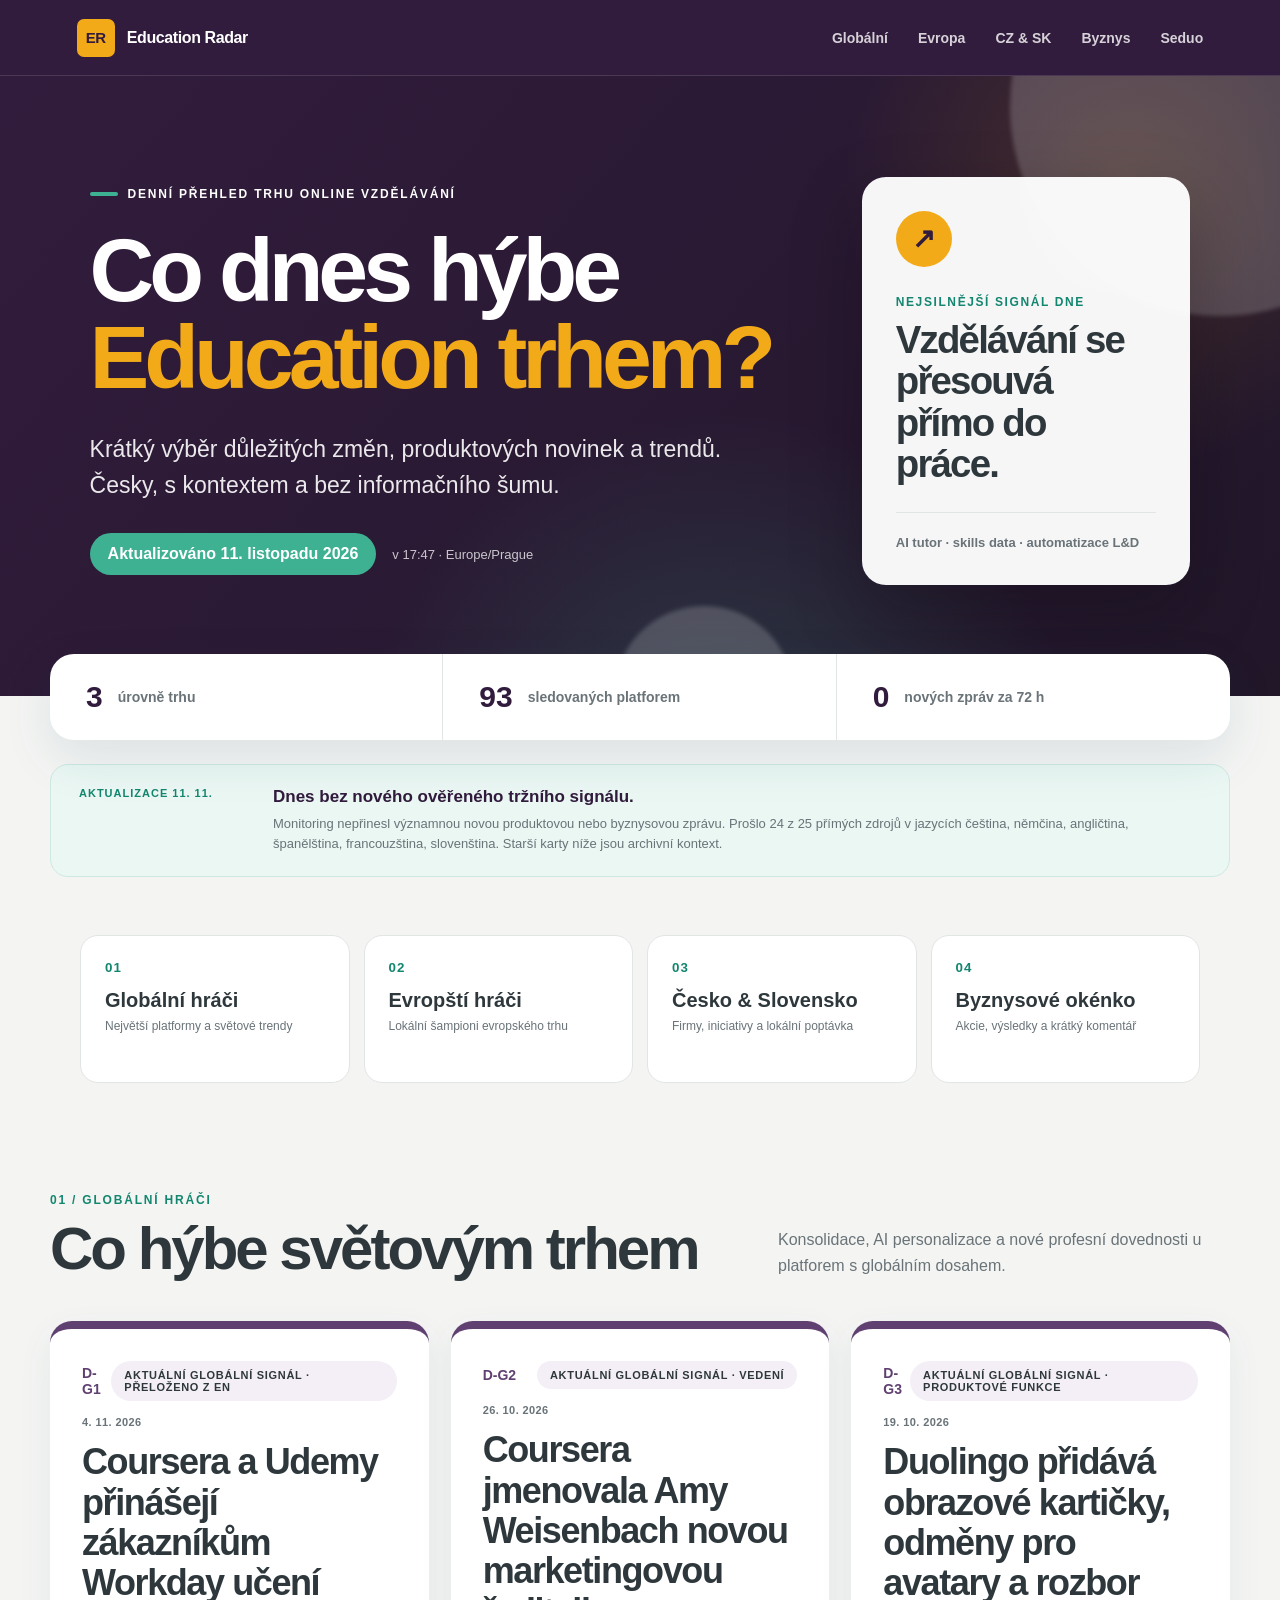
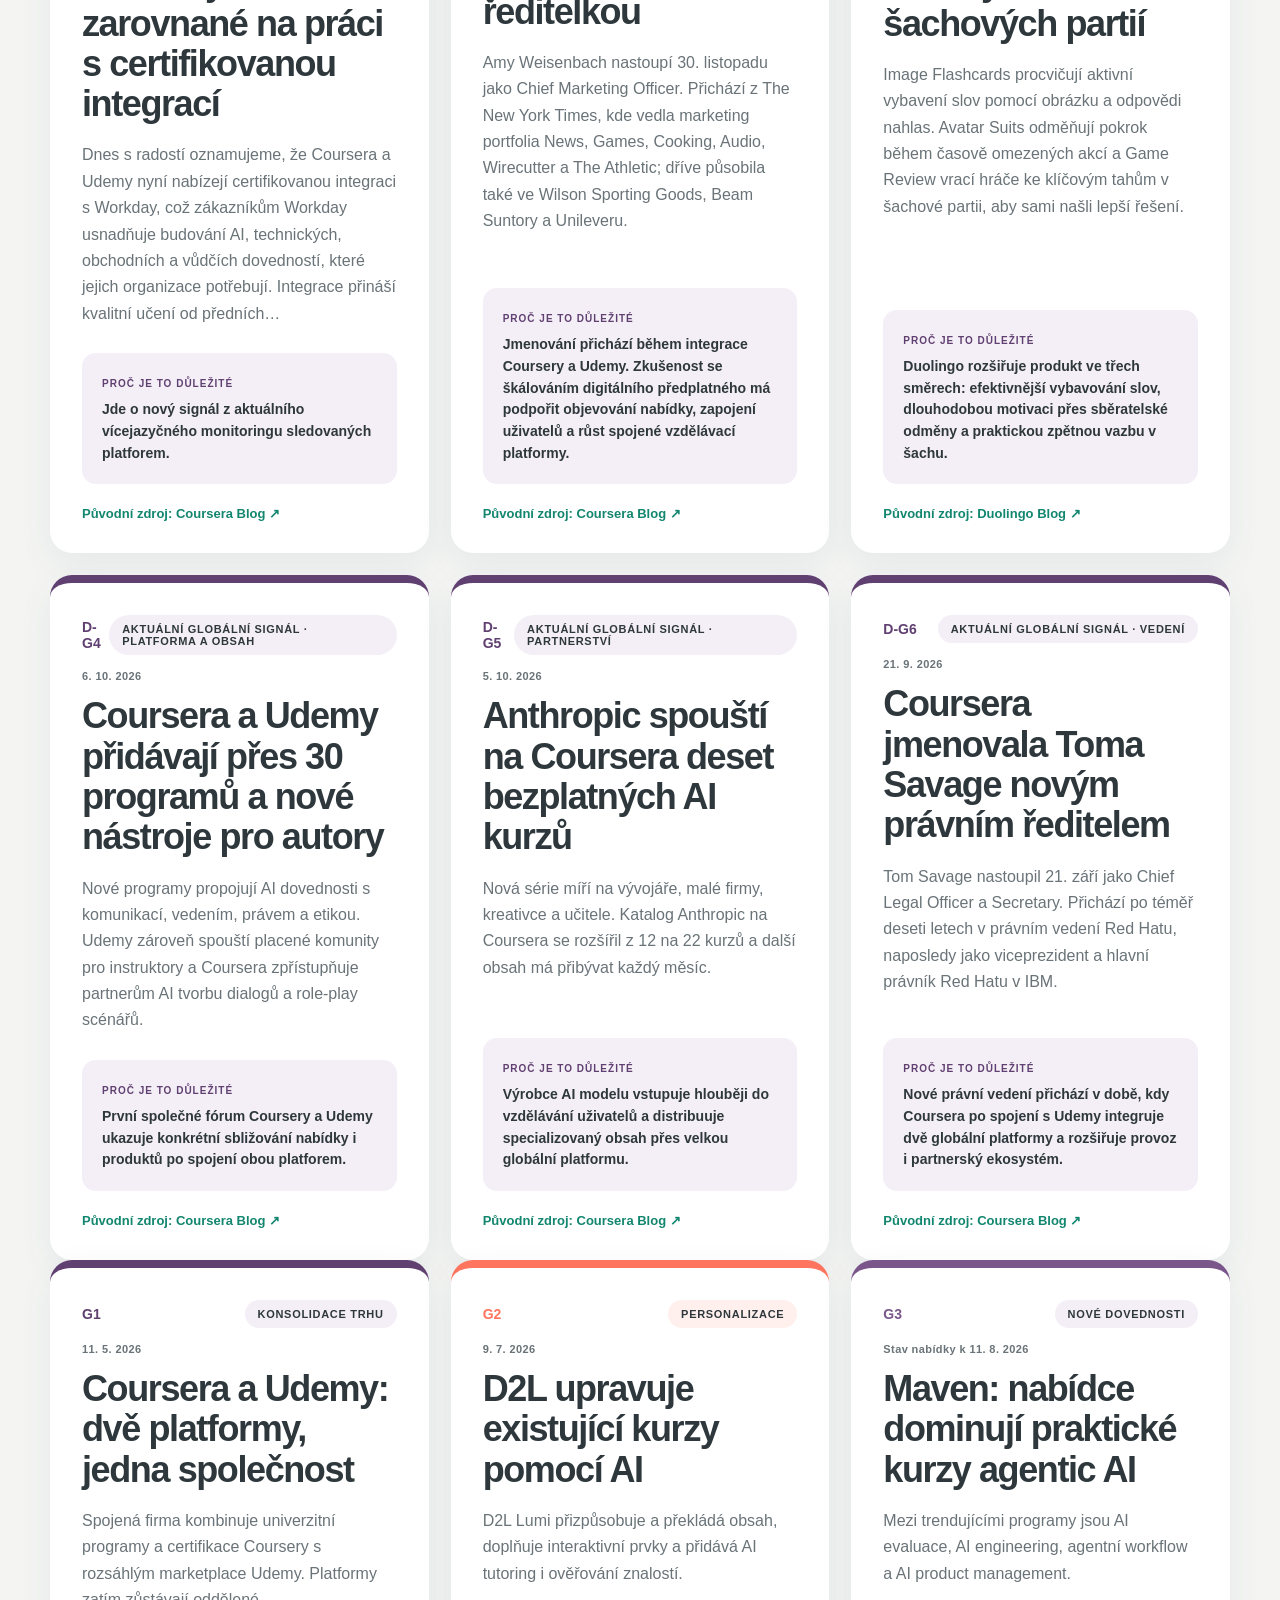
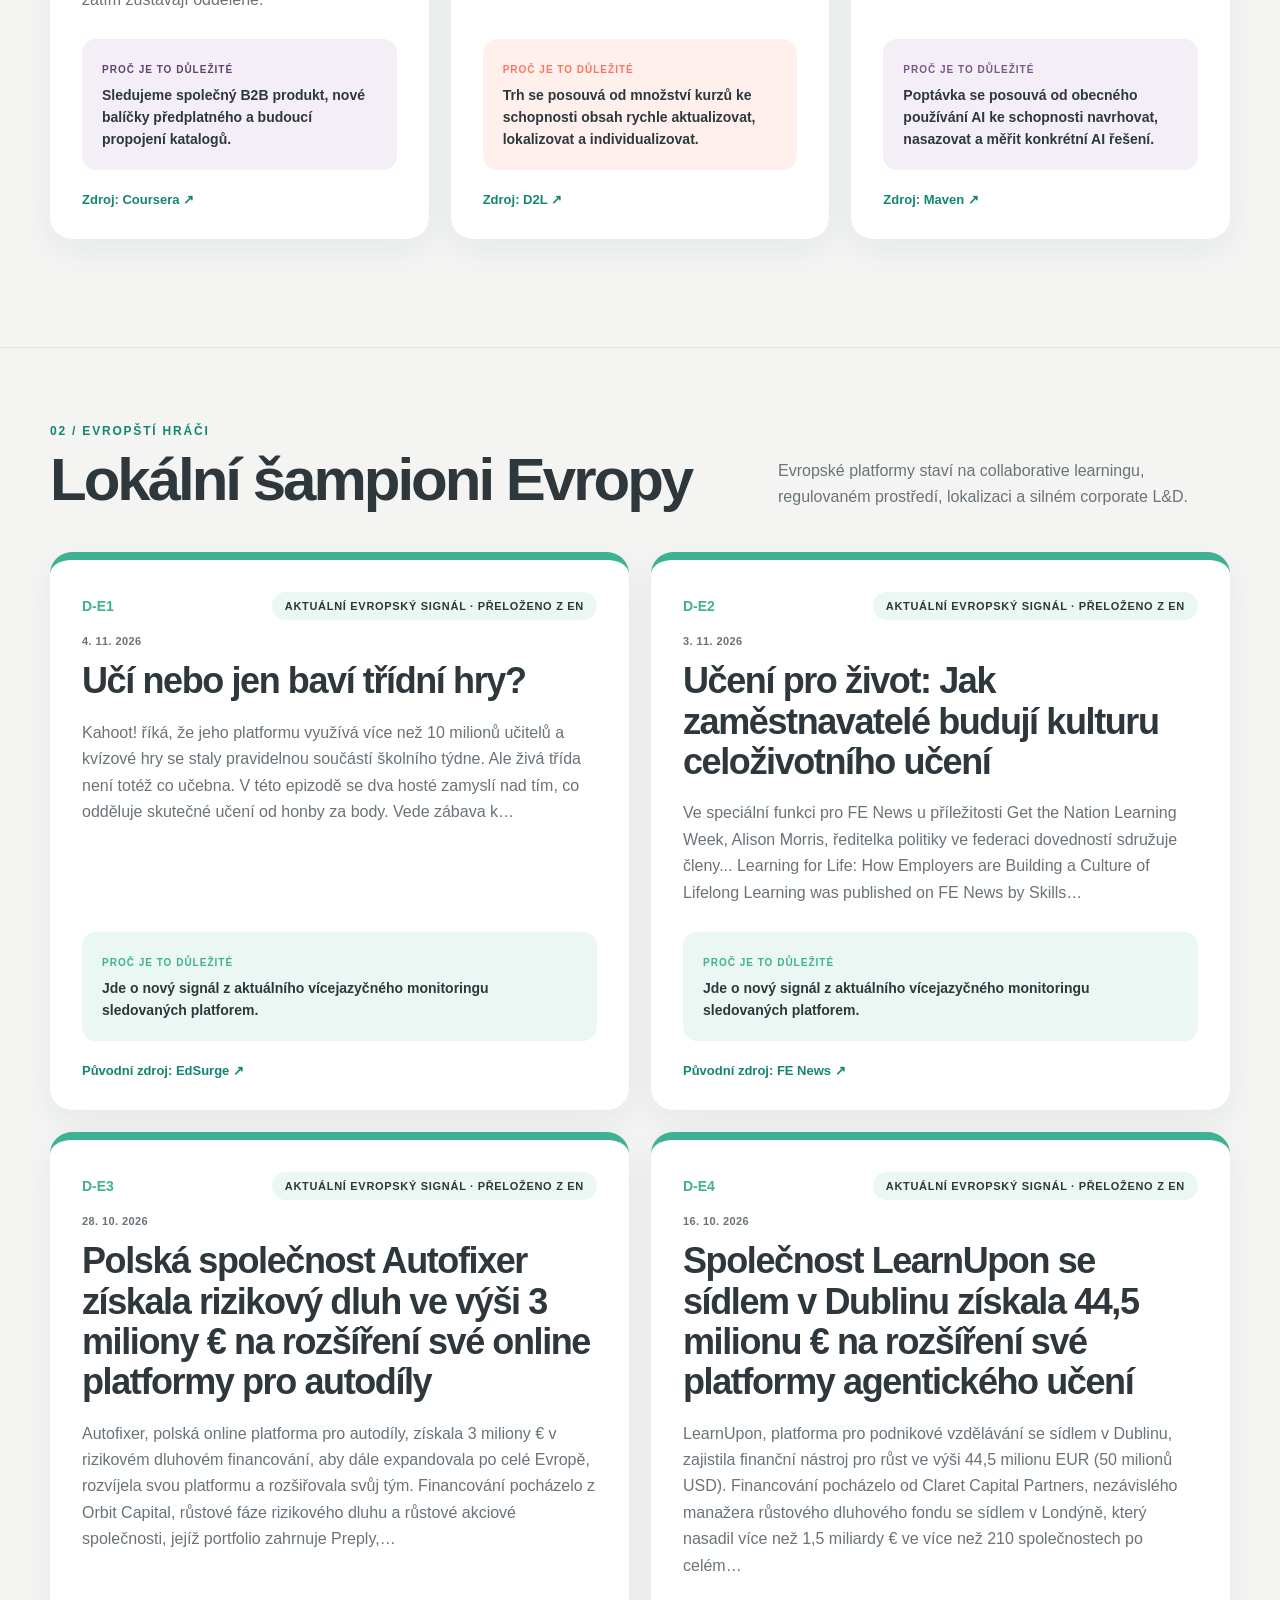
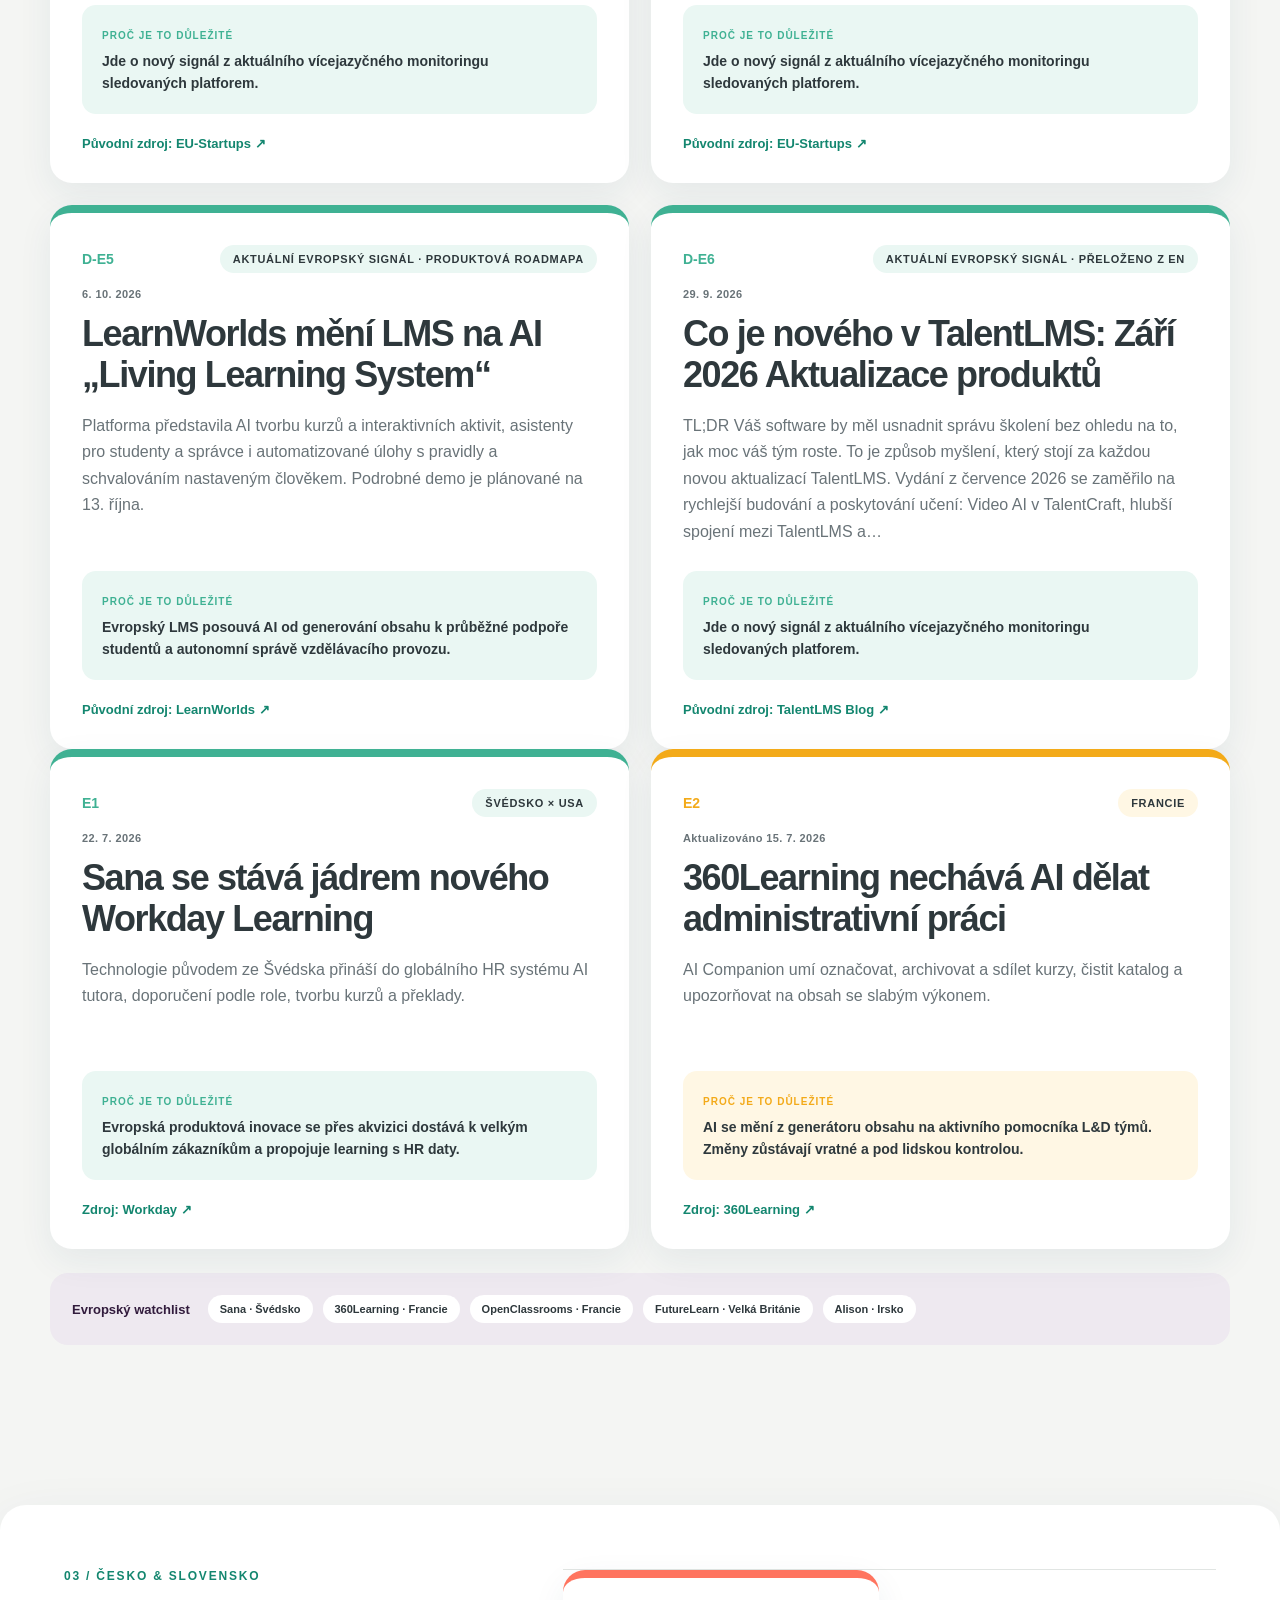
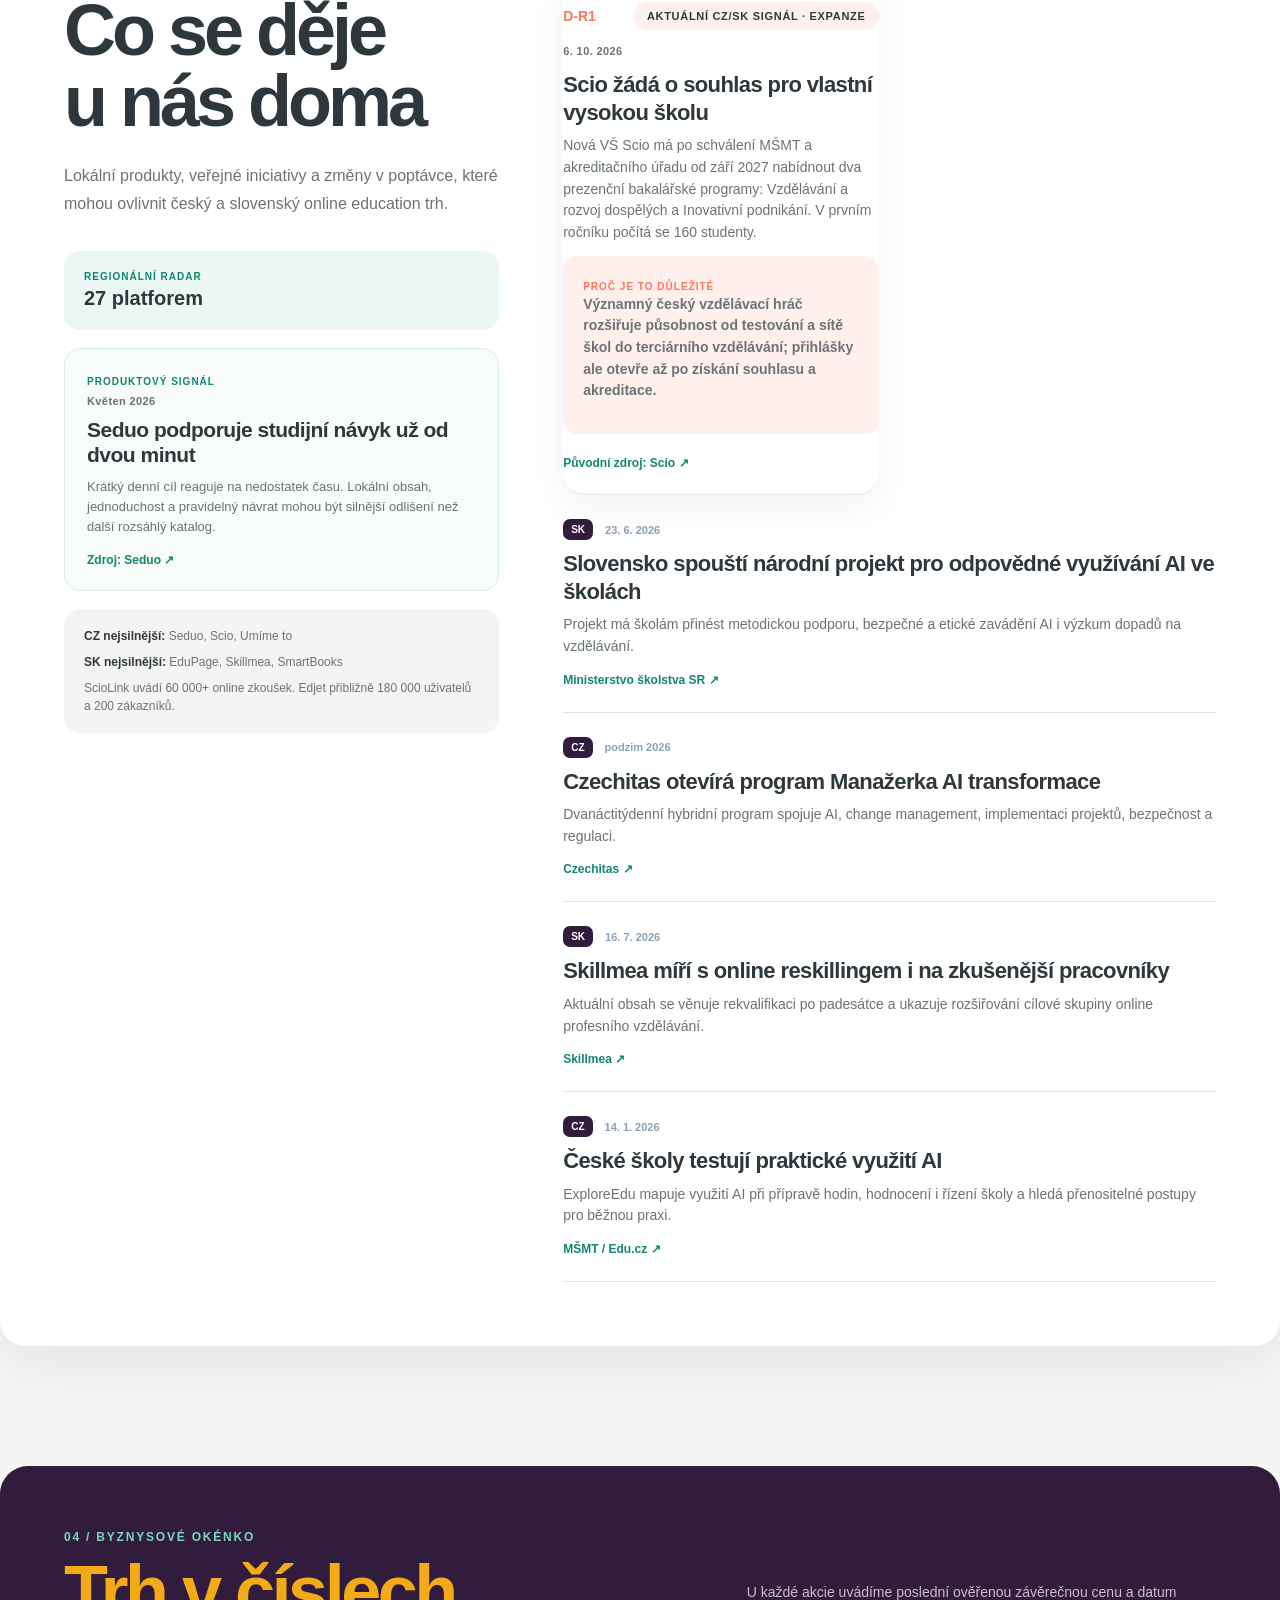
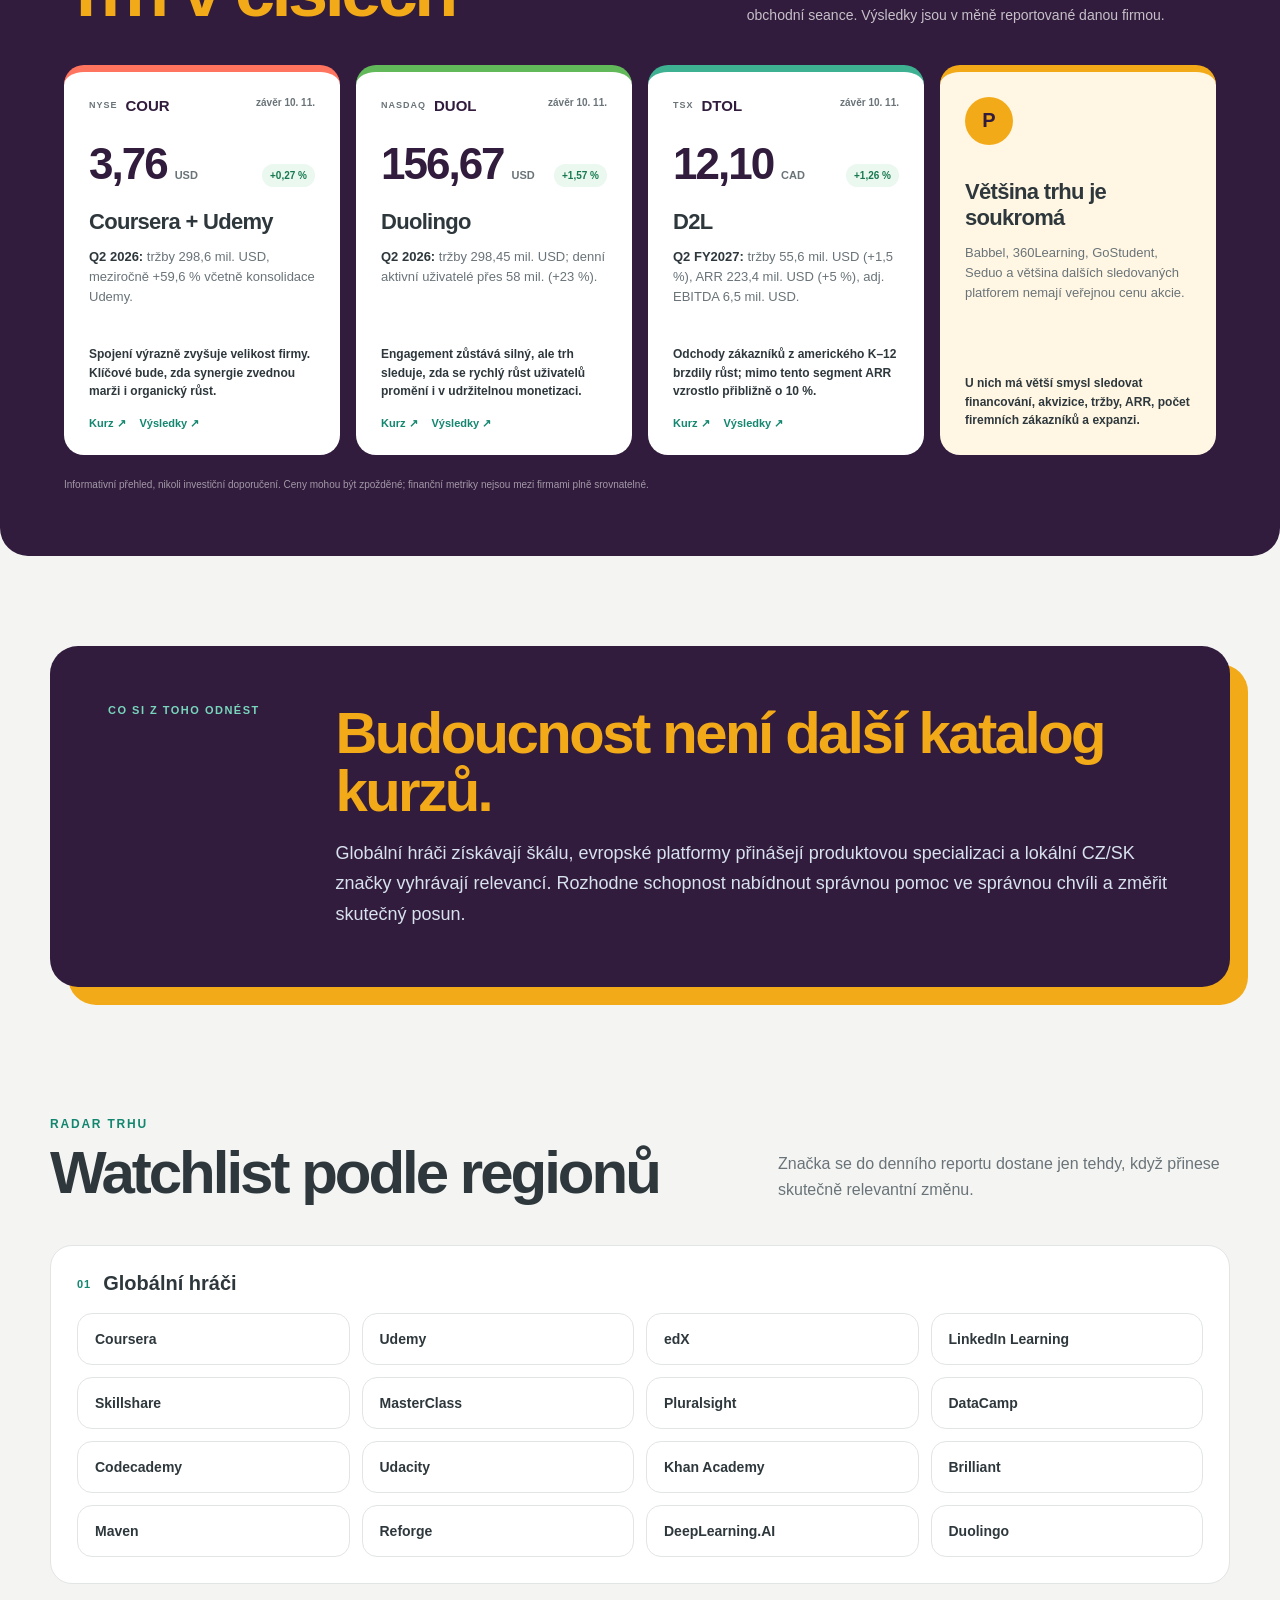
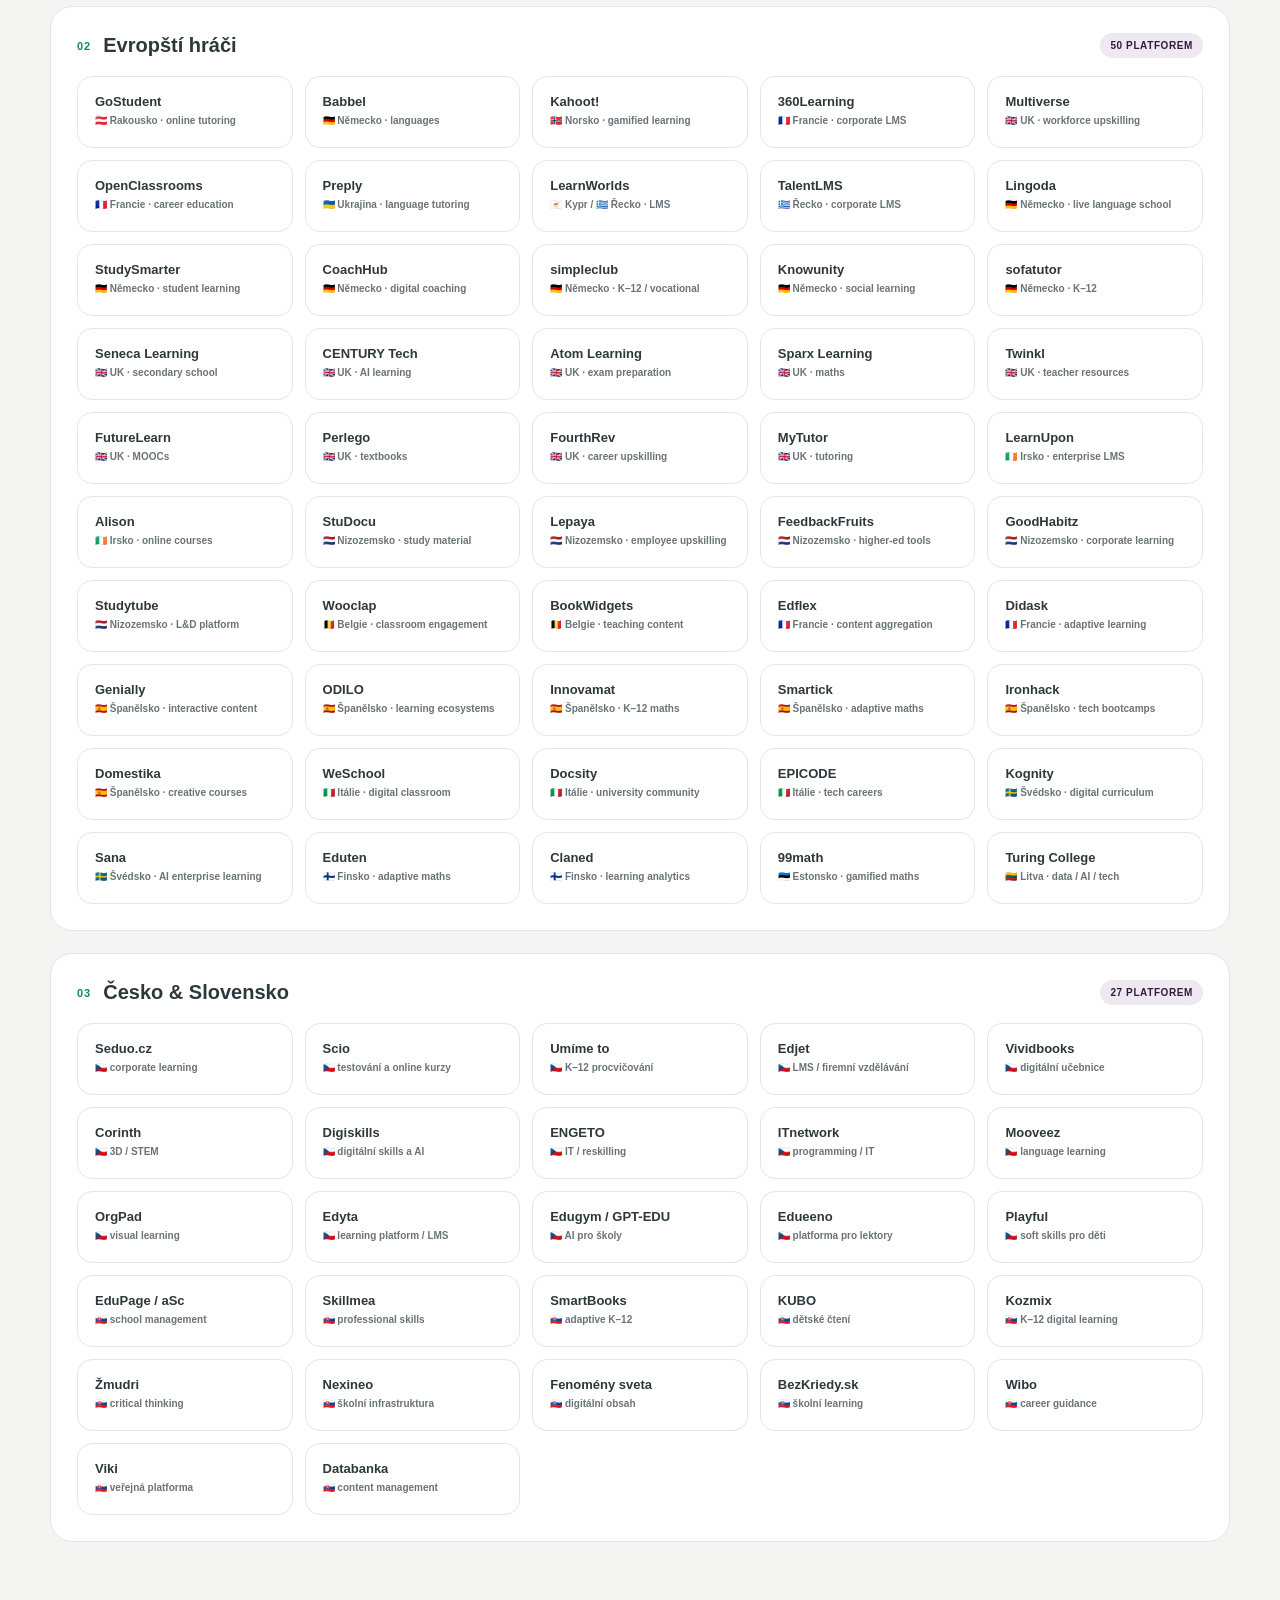
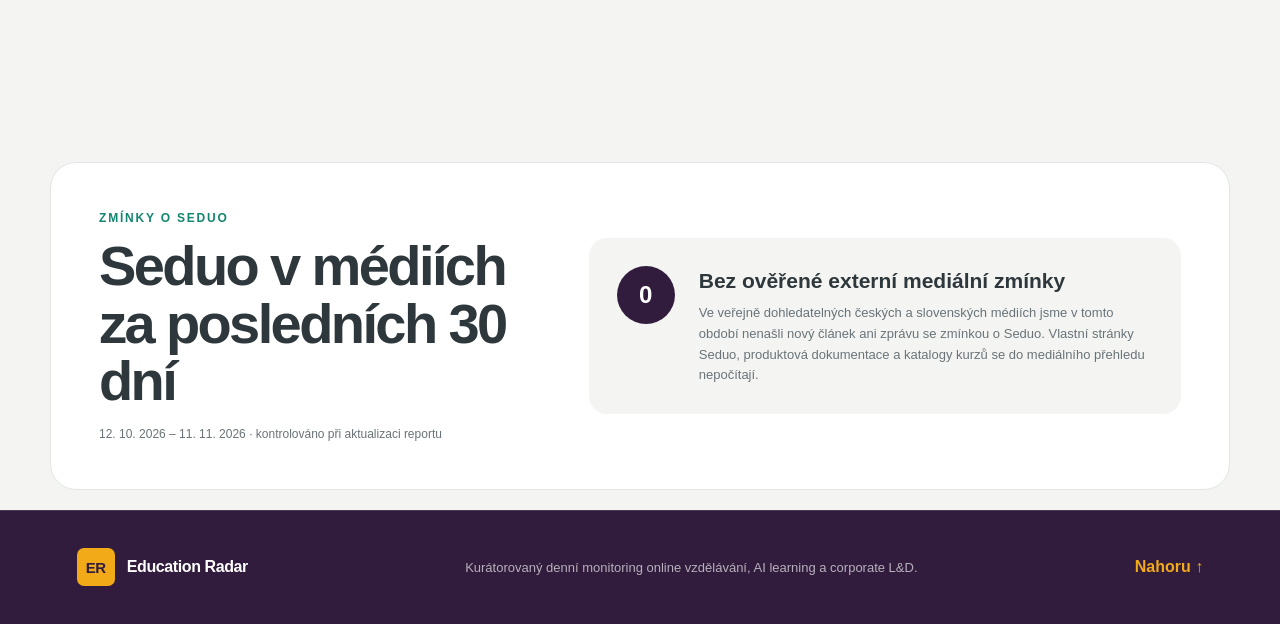
==== index.html @ 09d8f8db "Automaticky aktualizovat Education Radar" ====
<!doctype html>
<html lang="cs">
<head>
  <meta charset="utf-8">
  <meta name="viewport" content="width=device-width,initial-scale=1">
  <title>Education Radar | Denní přehled trhu</title>
  <meta name="description" content="Denní český monitoring online vzdělávání, AI learning a corporate L&amp;D.">
  <link rel="stylesheet" href="styles-v4.css">
</head>
<body>
<main>
  <header class="topbar">
    <a class="brand" href="#top" aria-label="Education Radar – nahoru"><span class="brandMark">er</span><span>Education Radar</span></a>
    <nav aria-label="Navigace stránky"><a href="#global">Globální</a><a href="#europe">Evropa</a><a href="#region">CZ &amp; SK</a><a href="#business">Byznys</a><a href="#seduo-media">Seduo</a></nav>
  </header>

  <section class="hero" id="top">
    <div class="heroGlow glowOne"></div><div class="heroGlow glowTwo"></div>
    <div class="heroCopy">
      <p class="eyebrow"><span></span>Denní přehled trhu online vzdělávání</p>
      <h1>Co dnes hýbe<br><em>Education trhem?</em></h1>
      <p class="lede">Krátký výběr důležitých změn, produktových novinek a trendů. Česky, s kontextem a bez informačního šumu.</p>
      <div class="dateRow"><span class="dateBadge">Aktualizováno 11. listopadu 2026</span><span class="updateText">v 17:47 · Europe/Prague</span></div>
    </div>
    <aside class="heroCard" aria-label="Dnešní hlavní signál">
      <div class="signalIcon">↗</div><p>Nejsilnější signál dne</p><h2>Vzdělávání se přesouvá přímo do práce.</h2><div class="miniLine"></div><span>AI tutor · skills data · automatizace L&amp;D</span>
    </aside>
  </section>

  <section class="summary" aria-label="Dnešní souhrn">
    <div><strong>3</strong><span>úrovně trhu</span></div><div><strong>93</strong><span>sledovaných platforem</span></div><div><strong>0</strong><span>nových zpráv za 72 h</span></div>
  </section>

  <section class="dailyStatus" aria-label="Stav dnešní aktualizace"><span>Aktualizace 11. 11.</span><div><strong>Dnes bez nového ověřeného tržního signálu.</strong><p>Monitoring nepřinesl významnou novou produktovou nebo byznysovou zprávu. Prošlo 24 z 25 přímých zdrojů v jazycích čeština, němčina, angličtina, španělština, francouzština, slovenština. Starší karty níže jsou archivní kontext.</p></div></section>

  <nav class="segmentNav" aria-label="Části reportu">
    <a href="#global"><small>01</small><strong>Globální hráči</strong><span>Největší platformy a světové trendy</span></a>
    <a href="#europe"><small>02</small><strong>Evropští hráči</strong><span>Lokální šampioni evropského trhu</span></a>
    <a href="#region"><small>03</small><strong>Česko &amp; Slovensko</strong><span>Firmy, iniciativy a lokální poptávka</span></a>
    <a href="#business"><small>04</small><strong>Byznysové okénko</strong><span>Akcie, výsledky a krátký komentář</span></a>
  </nav>

  <section class="report marketSection globalSection" id="global">
    <div class="sectionHead"><div><p class="kicker">01 / Globální hráči</p><h2>Co hýbe světovým trhem</h2></div><p>Konsolidace, AI personalizace a nové profesní dovednosti u platforem s globálním dosahem.</p></div>
<!-- AUTO:GLOBAL:START -->
<div class="signalGrid autoDailySignals" aria-label="Posledních šest automatických zpráv">
<article class="signalCard blue"><div class="cardTop"><span class="number">D-G1</span><span class="tag">Aktuální globální signál · přeloženo z EN</span></div><time class="articleDate" datetime="2026-11-04">4. 11. 2026</time><h3>Coursera a Udemy přinášejí zákazníkům Workday učení zarovnané na práci s certifikovanou integrací</h3><p>Dnes s radostí oznamujeme, že Coursera a Udemy nyní nabízejí certifikovanou integraci s Workday, což zákazníkům Workday usnadňuje budování AI, technických, obchodních a vůdčích dovedností, které jejich organizace potřebují. Integrace přináší kvalitní učení od předních…</p><div class="impact"><span>Proč je to důležité</span><p>Jde o nový signál z aktuálního vícejazyčného monitoringu sledovaných platforem.</p></div><a href="https://blog.coursera.org/workday-certified-integration/" target="_blank" rel="noreferrer">Původní zdroj: Coursera Blog ↗</a></article>
<article class="signalCard blue"><div class="cardTop"><span class="number">D-G2</span><span class="tag">Aktuální globální signál · vedení</span></div><time class="articleDate" datetime="2026-10-26">26. 10. 2026</time><h3>Coursera jmenovala Amy Weisenbach novou marketingovou ředitelkou</h3><p>Amy Weisenbach nastoupí 30. listopadu jako Chief Marketing Officer. Přichází z The New York Times, kde vedla marketing portfolia News, Games, Cooking, Audio, Wirecutter a The Athletic; dříve působila také ve Wilson Sporting Goods, Beam Suntory a Unileveru.</p><div class="impact"><span>Proč je to důležité</span><p>Jmenování přichází během integrace Coursery a Udemy. Zkušenost se škálováním digitálního předplatného má podpořit objevování nabídky, zapojení uživatelů a růst spojené vzdělávací platformy.</p></div><a href="https://blog.coursera.org/welcoming-amy-weisenbach-as-courseras-new-chief-marketing-officer/" target="_blank" rel="noreferrer">Původní zdroj: Coursera Blog ↗</a></article>
<article class="signalCard blue"><div class="cardTop"><span class="number">D-G3</span><span class="tag">Aktuální globální signál · produktové funkce</span></div><time class="articleDate" datetime="2026-10-19">19. 10. 2026</time><h3>Duolingo přidává obrazové kartičky, odměny pro avatary a rozbor šachových partií</h3><p>Image Flashcards procvičují aktivní vybavení slov pomocí obrázku a odpovědi nahlas. Avatar Suits odměňují pokrok během časově omezených akcí a Game Review vrací hráče ke klíčovým tahům v šachové partii, aby sami našli lepší řešení.</p><div class="impact"><span>Proč je to důležité</span><p>Duolingo rozšiřuje produkt ve třech směrech: efektivnější vybavování slov, dlouhodobou motivaci přes sběratelské odměny a praktickou zpětnou vazbu v šachu.</p></div><a href="https://blog.duolingo.com/october-2026-update/" target="_blank" rel="noreferrer">Původní zdroj: Duolingo Blog ↗</a></article>
<article class="signalCard blue"><div class="cardTop"><span class="number">D-G4</span><span class="tag">Aktuální globální signál · platforma a obsah</span></div><time class="articleDate" datetime="2026-10-06">6. 10. 2026</time><h3>Coursera a Udemy přidávají přes 30 programů a nové nástroje pro autory</h3><p>Nové programy propojují AI dovednosti s komunikací, vedením, právem a etikou. Udemy zároveň spouští placené komunity pro instruktory a Coursera zpřístupňuje partnerům AI tvorbu dialogů a role-play scénářů.</p><div class="impact"><span>Proč je to důležité</span><p>První společné fórum Coursery a Udemy ukazuje konkrétní sbližování nabídky i produktů po spojení obou platforem.</p></div><a href="https://blog.coursera.org/announcing-30-new-programs-across-coursera-and-udemy-to-help-learners-build-ai-and-human-skills/" target="_blank" rel="noreferrer">Původní zdroj: Coursera Blog ↗</a></article>
<article class="signalCard blue"><div class="cardTop"><span class="number">D-G5</span><span class="tag">Aktuální globální signál · partnerství</span></div><time class="articleDate" datetime="2026-10-05">5. 10. 2026</time><h3>Anthropic spouští na Coursera deset bezplatných AI kurzů</h3><p>Nová série míří na vývojáře, malé firmy, kreativce a učitele. Katalog Anthropic na Coursera se rozšířil z 12 na 22 kurzů a další obsah má přibývat každý měsíc.</p><div class="impact"><span>Proč je to důležité</span><p>Výrobce AI modelu vstupuje hlouběji do vzdělávání uživatelů a distribuuje specializovaný obsah přes velkou globální platformu.</p></div><a href="https://blog.coursera.org/10-free-anthropic-ai-courses-launch-today-on-coursera-with-more-coming-each-month-to-help-learners-stay-current/" target="_blank" rel="noreferrer">Původní zdroj: Coursera Blog ↗</a></article>
<article class="signalCard blue"><div class="cardTop"><span class="number">D-G6</span><span class="tag">Aktuální globální signál · vedení</span></div><time class="articleDate" datetime="2026-09-21">21. 9. 2026</time><h3>Coursera jmenovala Toma Savage novým právním ředitelem</h3><p>Tom Savage nastoupil 21. září jako Chief Legal Officer a Secretary. Přichází po téměř deseti letech v právním vedení Red Hatu, naposledy jako viceprezident a hlavní právník Red Hatu v IBM.</p><div class="impact"><span>Proč je to důležité</span><p>Nové právní vedení přichází v době, kdy Coursera po spojení s Udemy integruje dvě globální platformy a rozšiřuje provoz i partnerský ekosystém.</p></div><a href="https://blog.coursera.org/welcoming-tom-savage-as-courseras-new-chief-legal-officer-and-secretary/" target="_blank" rel="noreferrer">Původní zdroj: Coursera Blog ↗</a></article>
    </div>
<!-- AUTO:GLOBAL:END -->
    <div class="signalGrid">
      <article class="signalCard blue"><div class="cardTop"><span class="number">G1</span><span class="tag">Konsolidace trhu</span></div><time class="articleDate" datetime="2026-05-11">11. 5. 2026</time><h3>Coursera a Udemy: dvě platformy, jedna společnost</h3><p>Spojená firma kombinuje univerzitní programy a certifikace Coursery s rozsáhlým marketplace Udemy. Platformy zatím zůstávají oddělené.</p><div class="impact"><span>Proč je to důležité</span><p>Sledujeme společný B2B produkt, nové balíčky předplatného a budoucí propojení katalogů.</p></div><a href="https://blog.coursera.org/how-the-coursera-and-udemy-combination-will-impact-coursera-learners/" target="_blank" rel="noreferrer">Zdroj: Coursera ↗</a></article>
      <article class="signalCard coral"><div class="cardTop"><span class="number">G2</span><span class="tag">Personalizace</span></div><time class="articleDate" datetime="2026-07-09">9. 7. 2026</time><h3>D2L upravuje existující kurzy pomocí AI</h3><p>D2L Lumi přizpůsobuje a překládá obsah, doplňuje interaktivní prvky a přidává AI tutoring i ověřování znalostí.</p><div class="impact"><span>Proč je to důležité</span><p>Trh se posouvá od množství kurzů ke schopnosti obsah rychle aktualizovat, lokalizovat a individualizovat.</p></div><a href="https://www.d2l.com/newsroom/d2l-announces-new-ai-enhanced-content-creation-and-personalized-learning-at-fusion-2026/" target="_blank" rel="noreferrer">Zdroj: D2L ↗</a></article>
      <article class="signalCard purple"><div class="cardTop"><span class="number">G3</span><span class="tag">Nové dovednosti</span></div><time class="articleDate" datetime="2026-08-11">Stav nabídky k 11. 8. 2026</time><h3>Maven: nabídce dominují praktické kurzy agentic AI</h3><p>Mezi trendujícími programy jsou AI evaluace, AI engineering, agentní workflow a AI product management.</p><div class="impact"><span>Proč je to důležité</span><p>Poptávka se posouvá od obecného používání AI ke schopnosti navrhovat, nasazovat a měřit konkrétní AI řešení.</p></div><a href="https://maven.com/courses" target="_blank" rel="noreferrer">Zdroj: Maven ↗</a></article>
    </div>
  </section>

  <section class="report marketSection europeSection" id="europe">
    <div class="sectionHead"><div><p class="kicker">02 / Evropští hráči</p><h2>Lokální šampioni Evropy</h2></div><p>Evropské platformy staví na collaborative learningu, regulovaném prostředí, lokalizaci a silném corporate L&amp;D.</p></div>
<!-- AUTO:EUROPE:START -->
<div class="signalGrid autoDailySignals" aria-label="Posledních šest automatických zpráv">
<article class="signalCard mint"><div class="cardTop"><span class="number">D-E1</span><span class="tag">Aktuální evropský signál · přeloženo z EN</span></div><time class="articleDate" datetime="2026-11-04">4. 11. 2026</time><h3>Učí nebo jen baví třídní hry?</h3><p>Kahoot! říká, že jeho platformu využívá více než 10 milionů učitelů a kvízové hry se staly pravidelnou součástí školního týdne. Ale živá třída není totéž co učebna. V této epizodě se dva hosté zamyslí nad tím, co odděluje skutečné učení od honby za body. Vede zábava k…</p><div class="impact"><span>Proč je to důležité</span><p>Jde o nový signál z aktuálního vícejazyčného monitoringu sledovaných platforem.</p></div><a href="https://www.edsurge.com/news/do-classroom-games-teach-or-just-entertain" target="_blank" rel="noreferrer">Původní zdroj: EdSurge ↗</a></article>
<article class="signalCard mint"><div class="cardTop"><span class="number">D-E2</span><span class="tag">Aktuální evropský signál · přeloženo z EN</span></div><time class="articleDate" datetime="2026-11-03">3. 11. 2026</time><h3>Učení pro život: Jak zaměstnavatelé budují kulturu celoživotního učení</h3><p>Ve speciální funkci pro FE News u příležitosti Get the Nation Learning Week, Alison Morris, ředitelka politiky ve federaci dovedností sdružuje členy... Learning for Life: How Employers are Building a Culture of Lifelong Learning was published on FE News by Skills…</p><div class="impact"><span>Proč je to důležité</span><p>Jde o nový signál z aktuálního vícejazyčného monitoringu sledovaných platforem.</p></div><a href="https://www.fenews.co.uk/exclusive/learning-for-life-how-employers-are-building-a-culture-of-lifelong-learning/" target="_blank" rel="noreferrer">Původní zdroj: FE News ↗</a></article>
<article class="signalCard mint"><div class="cardTop"><span class="number">D-E3</span><span class="tag">Aktuální evropský signál · přeloženo z EN</span></div><time class="articleDate" datetime="2026-10-28">28. 10. 2026</time><h3>Polská společnost Autofixer získala rizikový dluh ve výši 3 miliony € na rozšíření své online platformy pro autodíly</h3><p>Autofixer, polská online platforma pro autodíly, získala 3 miliony € v rizikovém dluhovém financování, aby dále expandovala po celé Evropě, rozvíjela svou platformu a rozšiřovala svůj tým. Financování pocházelo z Orbit Capital, růstové fáze rizikového dluhu a růstové akciové společnosti, jejíž portfolio zahrnuje Preply,…</p><div class="impact"><span>Proč je to důležité</span><p>Jde o nový signál z aktuálního vícejazyčného monitoringu sledovaných platforem.</p></div><a href="https://www.eu-startups.com/2026/10/polands-autofixer-raises-e3-million-in-venture-debt-to-scale-its-online-car-parts-platform/" target="_blank" rel="noreferrer">Původní zdroj: EU-Startups ↗</a></article>
<article class="signalCard mint"><div class="cardTop"><span class="number">D-E4</span><span class="tag">Aktuální evropský signál · přeloženo z EN</span></div><time class="articleDate" datetime="2026-10-16">16. 10. 2026</time><h3>Společnost LearnUpon se sídlem v Dublinu získala 44,5 milionu € na rozšíření své platformy agentického učení</h3><p>LearnUpon, platforma pro podnikové vzdělávání se sídlem v Dublinu, zajistila finanční nástroj pro růst ve výši 44,5 milionu EUR (50 milionů USD). Financování pocházelo od Claret Capital Partners, nezávislého manažera růstového dluhového fondu se sídlem v Londýně, který nasadil více než 1,5 miliardy € ve více než 210 společnostech po celém…</p><div class="impact"><span>Proč je to důležité</span><p>Jde o nový signál z aktuálního vícejazyčného monitoringu sledovaných platforem.</p></div><a href="https://www.eu-startups.com/2026/10/dublin-based-learnupon-secures-e44-5-million-to-scale-its-agentic-learning-platform/" target="_blank" rel="noreferrer">Původní zdroj: EU-Startups ↗</a></article>
<article class="signalCard mint"><div class="cardTop"><span class="number">D-E5</span><span class="tag">Aktuální evropský signál · produktová roadmapa</span></div><time class="articleDate" datetime="2026-10-06">6. 10. 2026</time><h3>LearnWorlds mění LMS na AI „Living Learning System“</h3><p>Platforma představila AI tvorbu kurzů a interaktivních aktivit, asistenty pro studenty a správce i automatizované úlohy s pravidly a schvalováním nastaveným člověkem. Podrobné demo je plánované na 13. října.</p><div class="impact"><span>Proč je to důležité</span><p>Evropský LMS posouvá AI od generování obsahu k průběžné podpoře studentů a autonomní správě vzdělávacího provozu.</p></div><a href="https://www.learnworlds.com/resources/webinars/ai-changes-lms/" target="_blank" rel="noreferrer">Původní zdroj: LearnWorlds ↗</a></article>
<article class="signalCard mint"><div class="cardTop"><span class="number">D-E6</span><span class="tag">Aktuální evropský signál · přeloženo z EN</span></div><time class="articleDate" datetime="2026-09-29">29. 9. 2026</time><h3>Co je nového v TalentLMS: Září 2026 Aktualizace produktů</h3><p>TL;DR Váš software by měl usnadnit správu školení bez ohledu na to, jak moc váš tým roste. To je způsob myšlení, který stojí za každou novou aktualizací TalentLMS. Vydání z července 2026 se zaměřilo na rychlejší budování a poskytování učení: Video AI v TalentCraft, hlubší spojení mezi TalentLMS a…</p><div class="impact"><span>Proč je to důležité</span><p>Jde o nový signál z aktuálního vícejazyčného monitoringu sledovaných platforem.</p></div><a href="https://www.talentlms.com/blog/talentlms-september-2026-release/" target="_blank" rel="noreferrer">Původní zdroj: TalentLMS Blog ↗</a></article>
    </div>
<!-- AUTO:EUROPE:END -->
    <div class="signalGrid">
      <article class="signalCard mint"><div class="cardTop"><span class="number">E1</span><span class="tag">Švédsko × USA</span></div><time class="articleDate" datetime="2026-07-22">22. 7. 2026</time><h3>Sana se stává jádrem nového Workday Learning</h3><p>Technologie původem ze Švédska přináší do globálního HR systému AI tutora, doporučení podle role, tvorbu kurzů a překlady.</p><div class="impact"><span>Proč je to důležité</span><p>Evropská produktová inovace se přes akvizici dostává k velkým globálním zákazníkům a propojuje learning s HR daty.</p></div><a href="https://investor.workday.com/news-and-events/press-releases/news-details/2026/Workday-Learning-Powered-by-Sana-Now-Generally-Available-as-an-AI-Native-Learning-Experience-Built-on-Workdays-Trusted-Data/default.aspx" target="_blank" rel="noreferrer">Zdroj: Workday ↗</a></article>
      <article class="signalCard yellow"><div class="cardTop"><span class="number">E2</span><span class="tag">Francie</span></div><time class="articleDate" datetime="2026-07-15">Aktualizováno 15. 7. 2026</time><h3>360Learning nechává AI dělat administrativní práci</h3><p>AI Companion umí označovat, archivovat a sdílet kurzy, čistit katalog a upozorňovat na obsah se slabým výkonem.</p><div class="impact"><span>Proč je to důležité</span><p>AI se mění z generátoru obsahu na aktivního pomocníka L&amp;D týmů. Změny zůstávají vratné a pod lidskou kontrolou.</p></div><a href="https://360learning.com/blog/product-update-ai-companion-action-mode/" target="_blank" rel="noreferrer">Zdroj: 360Learning ↗</a></article>
    </div>
    <div class="europeRadar"><strong>Evropský watchlist</strong><span>Sana · Švédsko</span><span>360Learning · Francie</span><span>OpenClassrooms · Francie</span><span>FutureLearn · Velká Británie</span><span>Alison · Irsko</span></div>
  </section>

  <section class="region marketSection" id="region">
    <div class="regionIntro"><p class="kicker">03 / Česko &amp; Slovensko</p><h2>Co se děje<br>u nás doma</h2><p>Lokální produkty, veřejné iniciativy a změny v poptávce, které mohou ovlivnit český a slovenský online education trh.</p><div class="regionRadar"><span>Regionální radar</span><strong>27 platforem</strong></div><article class="regionalLead"><span>Produktový signál</span><time class="articleDate" datetime="2026-05">Květen 2026</time><h3>Seduo podporuje studijní návyk už od dvou minut</h3><p>Krátký denní cíl reaguje na nedostatek času. Lokální obsah, jednoduchost a pravidelný návrat mohou být silnější odlišení než další rozsáhlý katalog.</p><a href="https://sprievodca.seduo.sk/cs/articles/14885035-seduo-novinky-maj-2026" target="_blank" rel="noreferrer">Zdroj: Seduo ↗</a></article><div class="marketFacts"><p><strong>CZ nejsilnější:</strong> Seduo, Scio, Umíme to</p><p><strong>SK nejsilnější:</strong> EduPage, Skillmea, SmartBooks</p><p>ScioLink uvádí 60 000+ online zkoušek. Edjet přibližně 180 000 uživatelů a 200 zákazníků.</p></div></div>
    <div class="regionList">
<!-- AUTO:REGION:START -->
<div class="signalGrid autoDailySignals" aria-label="Posledních šest automatických zpráv">
<article class="signalCard coral"><div class="cardTop"><span class="number">D-R1</span><span class="tag">Aktuální CZ/SK signál · expanze</span></div><time class="articleDate" datetime="2026-10-06">6. 10. 2026</time><h3>Scio žádá o souhlas pro vlastní vysokou školu</h3><p>Nová VŠ Scio má po schválení MŠMT a akreditačního úřadu od září 2027 nabídnout dva prezenční bakalářské programy: Vzdělávání a rozvoj dospělých a Inovativní podnikání. V prvním ročníku počítá se 160 studenty.</p><div class="impact"><span>Proč je to důležité</span><p>Významný český vzdělávací hráč rozšiřuje působnost od testování a sítě škol do terciárního vzdělávání; přihlášky ale otevře až po získání souhlasu a akreditace.</p></div><a href="https://www.scio.cz/scio-podalo-zadost-k-zalozeni-vs" target="_blank" rel="noreferrer">Původní zdroj: Scio ↗</a></article>
    </div>
<!-- AUTO:REGION:END -->
      <article><div class="regionMeta"><span>SK</span><time>23. 6. 2026</time></div><h3>Slovensko spouští národní projekt pro odpovědné využívání AI ve školách</h3><p>Projekt má školám přinést metodickou podporu, bezpečné a etické zavádění AI i výzkum dopadů na vzdělávání.</p><a href="https://www.minedu.sk/novy-narodny-projekt-podpori-zodpovedne-vyuzivanie-ai-v-skolach/" target="_blank" rel="noreferrer">Ministerstvo školstva SR ↗</a></article>
      <article><div class="regionMeta"><span>CZ</span><time>podzim 2026</time></div><h3>Czechitas otevírá program Manažerka AI transformace</h3><p>Dvanáctitýdenní hybridní program spojuje AI, change management, implementaci projektů, bezpečnost a regulaci.</p><a href="https://www.czechitas.cz/kurzy/manazerka-ai-transformace" target="_blank" rel="noreferrer">Czechitas ↗</a></article>
      <article><div class="regionMeta"><span>SK</span><time>16. 7. 2026</time></div><h3>Skillmea míří s online reskillingem i na zkušenější pracovníky</h3><p>Aktuální obsah se věnuje rekvalifikaci po padesátce a ukazuje rozšiřování cílové skupiny online profesního vzdělávání.</p><a href="https://cdn.skillmea.sk/blog/kategoria/vzdelavanie" target="_blank" rel="noreferrer">Skillmea ↗</a></article>
      <article><div class="regionMeta"><span>CZ</span><time datetime="2026-01-14">14. 1. 2026</time></div><h3>České školy testují praktické využití AI</h3><p>ExploreEdu mapuje využití AI při přípravě hodin, hodnocení i řízení školy a hledá přenositelné postupy pro běžnou praxi.</p><a href="https://edu.gov.cz/exploreedu-jak-ai-meni-ceske-vzdelavani/" target="_blank" rel="noreferrer">MŠMT / Edu.cz ↗</a></article>
    </div>
  </section>

  <section class="businessWindow marketSection" id="business">
    <div class="businessHead"><div><p class="kicker">04 / Byznysové okénko</p><h2>Trh v číslech</h2></div><p>U každé akcie uvádíme poslední ověřenou závěrečnou cenu a datum obchodní seance. Výsledky jsou v měně reportované danou firmou.</p></div>
    <div class="businessGrid">
      <article class="stockCard cour" data-ticker="COUR"><div class="stockTop"><div><span>NYSE</span><strong>COUR</strong></div><time datetime="2026-11-10">závěr 10. 11.</time></div><div class="stockPrice"><strong>3,76</strong><span>USD</span><em class="stockUp">+0,27 %</em></div><h3>Coursera + Udemy</h3><p><b>Q2 2026:</b> tržby 298,6 mil. USD, meziročně +59,6 % včetně konsolidace Udemy.</p><div class="businessComment">Spojení výrazně zvyšuje velikost firmy. Klíčové bude, zda synergie zvednou marži i organický růst.</div><div class="sourceRow"><a href="https://www.nasdaq.com/market-activity/stocks/cour/historical" target="_blank" rel="noreferrer">Kurz ↗</a><a href="https://investor.coursera.com/financials/quarterly-results/default.aspx" target="_blank" rel="noreferrer">Výsledky ↗</a></div></article>
      <article class="stockCard duol" data-ticker="DUOL"><div class="stockTop"><div><span>NASDAQ</span><strong>DUOL</strong></div><time datetime="2026-11-10">závěr 10. 11.</time></div><div class="stockPrice"><strong>156,67</strong><span>USD</span><em class="stockUp">+1,57 %</em></div><h3>Duolingo</h3><p><b>Q2 2026:</b> tržby 298,45 mil. USD; denní aktivní uživatelé přes 58 mil. (+23 %).</p><div class="businessComment">Engagement zůstává silný, ale trh sleduje, zda se rychlý růst uživatelů promění i v udržitelnou monetizaci.</div><div class="sourceRow"><a href="https://www.nasdaq.com/market-activity/stocks/duol/historical" target="_blank" rel="noreferrer">Kurz ↗</a><a href="https://investors.duolingo.com/events/event-details/duolingo-second-quarter-2026-earnings-call" target="_blank" rel="noreferrer">Výsledky ↗</a></div></article>
      <article class="stockCard dtol" data-ticker="DTOL"><div class="stockTop"><div><span>TSX</span><strong>DTOL</strong></div><time datetime="2026-11-10">závěr 10. 11.</time></div><div class="stockPrice"><strong>12,10</strong><span>CAD</span><em class="stockUp">+1,26 %</em></div><h3>D2L</h3><p><b>Q2 FY2027:</b> tržby 55,6 mil. USD (+1,5 %), ARR 223,4 mil. USD (+5 %), adj. EBITDA 6,5 mil. USD.</p><div class="businessComment">Odchody zákazníků z amerického K–12 brzdily růst; mimo tento segment ARR vzrostlo přibližně o 10 %.</div><div class="sourceRow"><a href="https://money.tmx.com/quote/DTOL" target="_blank" rel="noreferrer">Kurz ↗</a><a href="https://ir.d2l.com/financials/quarterly-results/default.aspx" target="_blank" rel="noreferrer">Výsledky ↗</a></div></article>
      <article class="stockCard privateCard"><div class="privateIcon">P</div><h3>Většina trhu je soukromá</h3><p>Babbel, 360Learning, GoStudent, Seduo a většina dalších sledovaných platforem nemají veřejnou cenu akcie.</p><div class="businessComment">U nich má větší smysl sledovat financování, akvizice, tržby, ARR, počet firemních zákazníků a expanzi.</div></article>
    </div>
    <p class="businessDisclaimer">Informativní přehled, nikoli investiční doporučení. Ceny mohou být zpožděné; finanční metriky nejsou mezi firmami plně srovnatelné.</p>
  </section>

  <section class="takeaway"><div class="takeawayLabel">Co si z toho odnést</div><div><h2>Budoucnost není další katalog kurzů.</h2><p>Globální hráči získávají škálu, evropské platformy přinášejí produktovou specializaci a lokální CZ/SK značky vyhrávají relevancí. Rozhodne schopnost nabídnout správnou pomoc ve správnou chvíli a změřit skutečný posun.</p></div></section>

  <section class="watchlist" id="watchlist">
    <div class="sectionHead"><div><p class="kicker">Radar trhu</p><h2>Watchlist podle regionů</h2></div><p>Značka se do denního reportu dostane jen tehdy, když přinese skutečně relevantní změnu.</p></div>
    <div class="splitWatchlists">
      <div class="watchGroup"><p><small>01</small>Globální hráči</p><div class="brandCloud"><span>Coursera</span><span>Udemy</span><span>edX</span><span>LinkedIn Learning</span><span>Skillshare</span><span>MasterClass</span><span>Pluralsight</span><span>DataCamp</span><span>Codecademy</span><span>Udacity</span><span>Khan Academy</span><span>Brilliant</span><span>Maven</span><span>Reforge</span><span>DeepLearning.AI</span><span>Duolingo</span></div></div>
      <div class="watchGroup europeWatch"><p><small>02</small>Evropští hráči <b>50 platforem</b></p><div class="brandCloud detailedCloud">
        <span><strong>GoStudent</strong><small>🇦🇹 Rakousko · online tutoring</small></span><span><strong>Babbel</strong><small>🇩🇪 Německo · languages</small></span><span><strong>Kahoot!</strong><small>🇳🇴 Norsko · gamified learning</small></span><span><strong>360Learning</strong><small>🇫🇷 Francie · corporate LMS</small></span><span><strong>Multiverse</strong><small>🇬🇧 UK · workforce upskilling</small></span>
        <span><strong>OpenClassrooms</strong><small>🇫🇷 Francie · career education</small></span><span><strong>Preply</strong><small>🇺🇦 Ukrajina · language tutoring</small></span><span><strong>LearnWorlds</strong><small>🇨🇾 Kypr / 🇬🇷 Řecko · LMS</small></span><span><strong>TalentLMS</strong><small>🇬🇷 Řecko · corporate LMS</small></span><span><strong>Lingoda</strong><small>🇩🇪 Německo · live language school</small></span>
        <span><strong>StudySmarter</strong><small>🇩🇪 Německo · student learning</small></span><span><strong>CoachHub</strong><small>🇩🇪 Německo · digital coaching</small></span><span><strong>simpleclub</strong><small>🇩🇪 Německo · K–12 / vocational</small></span><span><strong>Knowunity</strong><small>🇩🇪 Německo · social learning</small></span><span><strong>sofatutor</strong><small>🇩🇪 Německo · K–12</small></span>
        <span><strong>Seneca Learning</strong><small>🇬🇧 UK · secondary school</small></span><span><strong>CENTURY Tech</strong><small>🇬🇧 UK · AI learning</small></span><span><strong>Atom Learning</strong><small>🇬🇧 UK · exam preparation</small></span><span><strong>Sparx Learning</strong><small>🇬🇧 UK · maths</small></span><span><strong>Twinkl</strong><small>🇬🇧 UK · teacher resources</small></span>
        <span><strong>FutureLearn</strong><small>🇬🇧 UK · MOOCs</small></span><span><strong>Perlego</strong><small>🇬🇧 UK · textbooks</small></span><span><strong>FourthRev</strong><small>🇬🇧 UK · career upskilling</small></span><span><strong>MyTutor</strong><small>🇬🇧 UK · tutoring</small></span><span><strong>LearnUpon</strong><small>🇮🇪 Irsko · enterprise LMS</small></span>
        <span><strong>Alison</strong><small>🇮🇪 Irsko · online courses</small></span><span><strong>StuDocu</strong><small>🇳🇱 Nizozemsko · study material</small></span><span><strong>Lepaya</strong><small>🇳🇱 Nizozemsko · employee upskilling</small></span><span><strong>FeedbackFruits</strong><small>🇳🇱 Nizozemsko · higher-ed tools</small></span><span><strong>GoodHabitz</strong><small>🇳🇱 Nizozemsko · corporate learning</small></span>
        <span><strong>Studytube</strong><small>🇳🇱 Nizozemsko · L&amp;D platform</small></span><span><strong>Wooclap</strong><small>🇧🇪 Belgie · classroom engagement</small></span><span><strong>BookWidgets</strong><small>🇧🇪 Belgie · teaching content</small></span><span><strong>Edflex</strong><small>🇫🇷 Francie · content aggregation</small></span><span><strong>Didask</strong><small>🇫🇷 Francie · adaptive learning</small></span>
        <span><strong>Genially</strong><small>🇪🇸 Španělsko · interactive content</small></span><span><strong>ODILO</strong><small>🇪🇸 Španělsko · learning ecosystems</small></span><span><strong>Innovamat</strong><small>🇪🇸 Španělsko · K–12 maths</small></span><span><strong>Smartick</strong><small>🇪🇸 Španělsko · adaptive maths</small></span><span><strong>Ironhack</strong><small>🇪🇸 Španělsko · tech bootcamps</small></span>
        <span><strong>Domestika</strong><small>🇪🇸 Španělsko · creative courses</small></span><span><strong>WeSchool</strong><small>🇮🇹 Itálie · digital classroom</small></span><span><strong>Docsity</strong><small>🇮🇹 Itálie · university community</small></span><span><strong>EPICODE</strong><small>🇮🇹 Itálie · tech careers</small></span><span><strong>Kognity</strong><small>🇸🇪 Švédsko · digital curriculum</small></span>
        <span><strong>Sana</strong><small>🇸🇪 Švédsko · AI enterprise learning</small></span><span><strong>Eduten</strong><small>🇫🇮 Finsko · adaptive maths</small></span><span><strong>Claned</strong><small>🇫🇮 Finsko · learning analytics</small></span><span><strong>99math</strong><small>🇪🇪 Estonsko · gamified maths</small></span><span><strong>Turing College</strong><small>🇱🇹 Litva · data / AI / tech</small></span>
      </div></div>
      <div class="watchGroup regionWatch"><p><small>03</small>Česko &amp; Slovensko <b>27 platforem</b></p><div class="brandCloud detailedCloud">
        <span><strong>Seduo.cz</strong><small>🇨🇿 corporate learning</small></span><span><strong>Scio</strong><small>🇨🇿 testování a online kurzy</small></span><span><strong>Umíme to</strong><small>🇨🇿 K–12 procvičování</small></span><span><strong>Edjet</strong><small>🇨🇿 LMS / firemní vzdělávání</small></span><span><strong>Vividbooks</strong><small>🇨🇿 digitální učebnice</small></span>
        <span><strong>Corinth</strong><small>🇨🇿 3D / STEM</small></span><span><strong>Digiskills</strong><small>🇨🇿 digitální skills a AI</small></span><span><strong>ENGETO</strong><small>🇨🇿 IT / reskilling</small></span><span><strong>ITnetwork</strong><small>🇨🇿 programming / IT</small></span><span><strong>Mooveez</strong><small>🇨🇿 language learning</small></span>
        <span><strong>OrgPad</strong><small>🇨🇿 visual learning</small></span><span><strong>Edyta</strong><small>🇨🇿 learning platform / LMS</small></span><span><strong>Edugym / GPT-EDU</strong><small>🇨🇿 AI pro školy</small></span><span><strong>Edueeno</strong><small>🇨🇿 platforma pro lektory</small></span><span><strong>Playful</strong><small>🇨🇿 soft skills pro děti</small></span>
        <span><strong>EduPage / aSc</strong><small>🇸🇰 school management</small></span><span><strong>Skillmea</strong><small>🇸🇰 professional skills</small></span><span><strong>SmartBooks</strong><small>🇸🇰 adaptive K–12</small></span><span><strong>KUBO</strong><small>🇸🇰 dětské čtení</small></span><span><strong>Kozmix</strong><small>🇸🇰 K–12 digital learning</small></span>
        <span><strong>Žmudri</strong><small>🇸🇰 critical thinking</small></span><span><strong>Nexineo</strong><small>🇸🇰 školní infrastruktura</small></span><span><strong>Fenomény sveta</strong><small>🇸🇰 digitální obsah</small></span><span><strong>BezKriedy.sk</strong><small>🇸🇰 školní learning</small></span><span><strong>Wibo</strong><small>🇸🇰 career guidance</small></span>
        <span><strong>Viki</strong><small>🇸🇰 veřejná platforma</small></span><span><strong>Databanka</strong><small>🇸🇰 content management</small></span>
      </div></div>
    </div>
  </section>

  <section class="mediaMentions" id="seduo-media">
    <div><p class="kicker">Zmínky o Seduo</p><h2>Seduo v médiích za posledních 30 dní</h2><p class="mediaDate">12. 10. 2026 – 11. 11. 2026 · kontrolováno při aktualizaci reportu</p></div>
<!-- AUTO:SEDUO:START -->
    <article class="emptyMedia"><strong>0</strong><div><h3>Bez ověřené externí mediální zmínky</h3><p>Ve veřejně dohledatelných českých a slovenských médiích jsme v tomto období nenašli nový článek ani zprávu se zmínkou o Seduo. Vlastní stránky Seduo, produktová dokumentace a katalogy kurzů se do mediálního přehledu nepočítají.</p></div></article>
<!-- AUTO:SEDUO:END -->
  </section>

  <footer><div class="brand footerBrand"><span class="brandMark">er</span><span>Education Radar</span></div><p>Kurátorovaný denní monitoring online vzdělávání, AI learning a corporate L&amp;D.</p><a href="#top">Nahoru ↑</a></footer>
</main>
</body>
</html>
---- styles-v4.css ----
:root {
  --ink: #2e383c;
  --muted: #697378;
  --purple: #321c3d;
  --purple-soft: #4b2d58;
  --mint: #3fb193;
  --mint-dark: #13866f;
  --yellow: #f3aa19;
  --paper: #f4f5f3;
  --line: #e1e5e3;
  --blue: #321c3d;
  --cyan: #3fb193;
}

* { box-sizing: border-box; }
html { scroll-behavior: smooth; }
body {
  margin: 0;
  background: var(--paper);
  color: var(--ink);
  font-family: Inter, ui-sans-serif, -apple-system, BlinkMacSystemFont, "Segoe UI", sans-serif;
  -webkit-font-smoothing: antialiased;
}
a { color: inherit; }

.topbar {
  height: 76px;
  padding: 0 clamp(24px, 6vw, 96px);
  display: flex;
  align-items: center;
  justify-content: space-between;
  background: var(--purple);
  color: #fff;
  border-bottom: 1px solid rgba(255,255,255,.12);
  position: relative;
  z-index: 10;
}
.brand { display: flex; align-items: center; gap: 12px; font-weight: 900; text-decoration: none; letter-spacing: -0.4px; }
.brandMark {
  width: 38px; height: 38px; display: grid; place-items: center;
  background: var(--yellow); color: var(--purple); border-radius: 7px;
  font-size: 15px; text-transform: uppercase;
}
.topbar nav { display: flex; gap: 30px; }
.topbar nav a { font-size: 14px; font-weight: 800; text-decoration: none; }
.topbar nav a { color: rgba(255,255,255,.8); }
.topbar nav a:hover { color: #fff; }

.hero {
  min-height: 620px;
  padding: 78px clamp(24px, 7vw, 118px) 88px;
  background:
    radial-gradient(circle at 88% 18%, rgba(243,170,25,.15), transparent 23%),
    radial-gradient(circle at 56% 112%, rgba(63,177,147,.22), transparent 36%),
    linear-gradient(132deg, var(--purple) 0%, #211729 100%);
  color: #fff;
  display: grid;
  grid-template-columns: minmax(0, 1.35fr) minmax(300px, .65fr);
  align-items: center;
  gap: clamp(40px, 7vw, 110px);
  overflow: hidden;
  position: relative;
}
.heroCopy, .heroCard { position: relative; z-index: 2; }
.heroGlow { position: absolute; border-radius: 999px; filter: blur(2px); opacity: .18; background: #fff; }
.glowOne { width: 420px; height: 420px; right: -150px; top: -180px; }
.glowTwo { width: 180px; height: 180px; left: 48%; bottom: -90px; }
.eyebrow, .kicker { text-transform: uppercase; letter-spacing: 1.8px; font-weight: 900; font-size: 12px; }
.eyebrow { display: flex; align-items: center; gap: 10px; margin: 0 0 26px; }
.eyebrow span { width: 28px; height: 4px; background: var(--mint); border-radius: 9px; }
.hero h1 { margin: 0; font-size: clamp(48px, 7vw, 92px); line-height: .98; letter-spacing: -5px; max-width: 900px; }
.hero h1 em { font-style: normal; color: var(--yellow); }
.lede { max-width: 680px; margin: 30px 0; font-size: clamp(18px, 2vw, 23px); line-height: 1.55; color: rgba(255,255,255,.9); }
.dateRow { display: flex; align-items: center; flex-wrap: wrap; gap: 16px; }
.dateBadge { background: var(--mint); color: #fff; padding: 12px 18px; border-radius: 50px; font-weight: 800; }
.updateText { font-size: 13px; color: rgba(255,255,255,.75); }
.heroCard {
  background: rgba(255,255,255,.96); color: var(--ink); padding: 34px;
  border-radius: 24px; box-shadow: 0 28px 70px rgba(12,8,15,.28);
}
.signalIcon { width: 56px; height: 56px; display: grid; place-items: center; border-radius: 50%; background: var(--yellow); color: var(--purple); font-size: 28px; font-weight: 900; }
.heroCard > p { margin: 28px 0 10px; color: var(--mint-dark); font-size: 12px; text-transform: uppercase; letter-spacing: 1.6px; font-weight: 900; }
.heroCard h2 { margin: 0; font-size: clamp(27px, 3vw, 40px); line-height: 1.08; letter-spacing: -1.8px; }
.miniLine { height: 1px; background: var(--line); margin: 28px 0 20px; }
.heroCard > span { color: var(--muted); font-size: 13px; font-weight: 700; }

.summary {
  max-width: 1180px; margin: -42px auto 0; background: #fff; border-radius: 24px;
  box-shadow: 0 18px 50px rgba(24,61,95,.1); display: grid; grid-template-columns: repeat(3,1fr);
  position: relative; z-index: 3; overflow: hidden;
}
.summary div { padding: 26px 36px; display: flex; gap: 15px; align-items: center; border-right: 1px solid var(--line); }
.summary div:last-child { border: 0; }
.summary strong { font-size: 30px; color: var(--blue); }
.summary span { color: var(--muted); font-size: 14px; font-weight: 800; }

.dailyStatus {
  max-width: 1180px; margin: 24px auto 0; padding: 22px 28px; background: #eaf7f3;
  border: 1px solid #cde9e1; border-radius: 18px; display: grid;
  grid-template-columns: 170px 1fr; gap: 24px; align-items: start;
}
.dailyStatus > span { color: var(--mint-dark); text-transform: uppercase; letter-spacing: 1px; font-size: 11px; font-weight: 900; }
.dailyStatus strong { color: var(--purple); font-size: 17px; }
.dailyStatus p { margin: 7px 0 0; color: var(--muted); font-size: 13px; line-height: 1.55; }

.segmentNav {
  max-width: 1180px; margin: 58px auto 0; padding: 0 30px;
  display: grid; grid-template-columns: repeat(4, minmax(0, 1fr)); gap: 14px;
}
.segmentNav a {
  min-height: 148px; padding: 24px; background: #fff; border: 1px solid var(--line);
  border-radius: 18px; text-decoration: none; display: flex; flex-direction: column;
  transition: transform .2s ease, border-color .2s ease, box-shadow .2s ease;
}
.segmentNav a:hover { transform: translateY(-3px); border-color: var(--mint); box-shadow: 0 12px 30px rgba(46,56,60,.08); }
.segmentNav small { color: var(--mint-dark); font-weight: 900; letter-spacing: 1px; }
.segmentNav strong { margin-top: 14px; font-size: 20px; }
.segmentNav span { margin-top: 6px; color: var(--muted); font-size: 12px; line-height: 1.45; }

.report, .watchlist { max-width: 1280px; margin: 0 auto; padding: 110px 50px 40px; }
.marketSection { scroll-margin-top: 24px; }
.sectionHead { display: grid; grid-template-columns: 1.2fr .8fr; gap: 50px; align-items: end; margin-bottom: 42px; }
.kicker { color: var(--mint-dark); margin: 0 0 12px; }
.sectionHead h2 { margin: 0; font-size: clamp(34px, 5vw, 60px); letter-spacing: -3px; line-height: 1; }
.sectionHead > p { margin: 0; color: var(--muted); line-height: 1.65; max-width: 480px; }
.signalGrid { display: grid; grid-template-columns: repeat(2, minmax(0,1fr)); gap: 22px; }
.globalSection .signalGrid { grid-template-columns: repeat(3, minmax(0,1fr)); }
.globalSection .signalCard { min-height: 540px; }
.signalCard {
  background: #fff; padding: 32px; border-radius: 22px; border-top: 8px solid var(--accent);
  box-shadow: 0 12px 35px rgba(34,69,103,.07); display: flex; flex-direction: column; min-height: 500px;
  transition: transform .2s ease, box-shadow .2s ease;
}
.signalCard:hover { transform: translateY(-4px); box-shadow: 0 18px 42px rgba(34,69,103,.12); }
.signalCard.blue { --accent:#604071; --soft:#f4eff6; }
.signalCard.mint { --accent:#3fb193; --soft:#eaf7f3; }
.signalCard.yellow { --accent:#f3aa19; --soft:#fff7e4; }
.signalCard.coral { --accent:#ff745f; --soft:#fff0ed; }
.signalCard.purple { --accent:#7b568b; --soft:#f4eff6; }
.signalCard.green { --accent:#62b95a; --soft:#eff9ed; }
.cardTop { display: flex; justify-content: space-between; align-items: center; margin-bottom: 30px; }
.number { font-weight: 900; font-size: 14px; color: var(--accent); }
.tag { background: var(--soft); color: var(--ink); border-radius: 999px; padding: 8px 13px; font-size: 11px; font-weight: 900; text-transform: uppercase; letter-spacing: .7px; }
.signalCard h3 { font-size: clamp(25px, 3vw, 36px); line-height: 1.12; letter-spacing: -1.4px; margin: 0 0 18px; }
.articleDate { display: block; margin: -15px 0 14px; color: var(--muted); font-size: 11px; font-weight: 900; letter-spacing: .4px; }
.signalCard > p { color: var(--muted); line-height: 1.65; margin: 0 0 26px; }
.impact { background: var(--soft); padding: 20px; border-radius: 14px; margin-top: auto; }
.impact span { color: var(--accent); text-transform: uppercase; font-size: 10px; letter-spacing: 1px; font-weight: 900; }
.impact p { margin: 8px 0 0; font-size: 14px; line-height: 1.55; font-weight: 700; }
.signalCard > a { margin-top: 22px; text-decoration: none; color: var(--mint-dark); font-size: 13px; font-weight: 900; }
.signalCard > a:hover { text-decoration: underline; }

.europeSection { margin-top: 68px; padding-top: 76px; border-top: 1px solid var(--line); }
.europeRadar {
  margin-top: 24px; padding: 22px; background: #eee9f0; border-radius: 18px;
  display: flex; align-items: center; flex-wrap: wrap; gap: 10px;
}
.europeRadar strong { margin-right: 8px; color: var(--purple); font-size: 13px; }
.europeRadar span { padding: 8px 12px; background: #fff; border-radius: 50px; font-size: 11px; font-weight: 800; }

.takeaway {
  max-width: 1180px; margin: 90px auto 20px; padding: 58px; background: var(--purple); color: #fff;
  border-radius: 28px; display: grid; grid-template-columns: .35fr 1.65fr; gap: 50px;
  box-shadow: 18px 18px 0 var(--yellow);
}
.takeawayLabel { color: #78d6bd; text-transform: uppercase; letter-spacing: 1.5px; font-size: 11px; font-weight: 900; }
.takeaway h2 { margin: 0 0 18px; color: var(--yellow); font-size: clamp(34px, 5vw, 58px); line-height: 1; letter-spacing: -2.5px; }
.takeaway p { margin: 0; color: #d8e2ee; line-height: 1.7; font-size: 18px; }

.region {
  max-width: 1280px; margin: 120px auto 10px; padding: 64px;
  background: #fff; border-radius: 26px;
  display: grid; grid-template-columns: .8fr 1.2fr; gap: 64px;
  box-shadow: 0 18px 55px rgba(34,69,103,.08);
}
.regionIntro h2 { margin: 0; font-size: clamp(44px, 6vw, 72px); line-height: .98; letter-spacing: -4px; }
.regionIntro > p:not(.kicker) { color: var(--muted); line-height: 1.7; margin: 26px 0 34px; }
.regionRadar { background: #eaf7f3; border-radius: 16px; padding: 20px; display: flex; flex-direction: column; gap: 5px; }
.regionRadar span { color: var(--mint-dark); text-transform: uppercase; letter-spacing: 1px; font-size: 10px; font-weight: 900; }
.regionRadar strong { font-size: 20px; }
.regionalLead { margin-top: 18px; padding: 22px; border: 1px solid #d8ece6; border-radius: 16px; background: #f7fcfa; }
.regionalLead > span { color: var(--mint-dark); text-transform: uppercase; letter-spacing: 1px; font-size: 10px; font-weight: 900; }
.regionalLead .articleDate { margin: 6px 0 0; }
.regionalLead h3 { margin: 10px 0; font-size: 21px; line-height: 1.2; letter-spacing: -.5px; }
.regionalLead p { margin: 0 0 12px; color: var(--muted); font-size: 13px; line-height: 1.55; }
.regionalLead a { color: var(--mint-dark); font-size: 12px; font-weight: 900; text-decoration: none; }
.marketFacts { margin-top: 18px; padding: 18px 20px; background: #f4f5f3; border-radius: 16px; }
.marketFacts p { margin: 0 0 8px; color: var(--muted); font-size: 12px; line-height: 1.5; }
.marketFacts p:last-child { margin-bottom: 0; }
.marketFacts strong { color: var(--ink); }
.regionList { border-top: 1px solid var(--line); }
.regionList article { padding: 24px 0; border-bottom: 1px solid var(--line); }
.regionMeta { display: flex; align-items: center; gap: 12px; margin-bottom: 10px; }
.regionMeta span { background: var(--purple); color: #fff; border-radius: 7px; padding: 5px 8px; font-size: 10px; font-weight: 900; }
.regionMeta time { color: #8ca0b4; font-size: 11px; font-weight: 800; }
.regionList h3 { margin: 0 0 9px; font-size: 22px; line-height: 1.25; letter-spacing: -.6px; }
.regionList p { margin: 0 0 12px; color: var(--muted); line-height: 1.55; font-size: 14px; }
.regionList a { color: var(--mint-dark); font-size: 12px; font-weight: 900; text-decoration: none; }
.regionList a:hover { text-decoration: underline; }

.businessWindow { max-width: 1280px; margin: 120px auto 20px; padding: 64px; background: var(--purple); color: #fff; border-radius: 28px; scroll-margin-top: 24px; }
.businessHead { display: grid; grid-template-columns: 1.15fr .85fr; gap: 48px; align-items: end; margin-bottom: 38px; }
.businessHead .kicker { color: #78d6bd; }
.businessHead h2 { margin: 0; color: var(--yellow); font-size: clamp(42px, 6vw, 72px); line-height: .98; letter-spacing: -3.5px; }
.businessHead > p { margin: 0; color: rgba(255,255,255,.72); line-height: 1.65; font-size: 14px; }
.businessGrid { display: grid; grid-template-columns: repeat(4,minmax(0,1fr)); gap: 16px; }
.stockCard { min-height: 390px; padding: 25px; background: #fff; color: var(--ink); border-radius: 20px; display: flex; flex-direction: column; border-top: 7px solid var(--card-accent); }
.stockCard.cour { --card-accent:#ff745f; }
.stockCard.duol { --card-accent:#62b95a; }
.stockCard.dtol { --card-accent:#3fb193; }
.stockTop { display: flex; justify-content: space-between; gap: 12px; align-items: flex-start; }
.stockTop > div { display: flex; align-items: center; gap: 8px; }
.stockTop span { color: var(--muted); font-size: 9px; font-weight: 900; letter-spacing: 1px; }
.stockTop strong { color: var(--purple); font-size: 15px; }
.stockTop time { color: var(--muted); font-size: 10px; font-weight: 800; }
.stockPrice { margin: 28px 0 22px; display: flex; align-items: baseline; gap: 8px; }
.stockPrice strong { color: var(--purple); font-size: 44px; line-height: 1; letter-spacing: -2px; }
.stockPrice span { color: var(--muted); font-size: 11px; font-weight: 900; }
.stockPrice em { margin-left: auto; padding: 6px 8px; border-radius: 999px; font-size: 10px; font-style: normal; font-weight: 900; }
.stockDown { background: #fff0ed; color: #c54d3b; }
.stockUp { background: #eaf8f0; color: #18794e; }
.stockCard h3 { margin: 0 0 12px; font-size: 22px; letter-spacing: -.7px; }
.stockCard > p { margin: 0; color: var(--muted); font-size: 13px; line-height: 1.55; }
.stockCard > p b { color: var(--ink); }
.businessComment { margin-top: auto; padding-top: 18px; color: var(--ink); font-size: 12px; line-height: 1.55; font-weight: 700; }
.sourceRow { display: flex; gap: 14px; margin-top: 16px; }
.sourceRow a { color: var(--mint-dark); font-size: 11px; font-weight: 900; text-decoration: none; }
.privateCard { --card-accent:var(--yellow); background: #fff7e4; }
.privateIcon { width: 48px; height: 48px; margin-bottom: 34px; display: grid; place-items: center; border-radius: 50%; background: var(--yellow); color: var(--purple); font-size: 20px; font-weight: 900; }
.businessDisclaimer { margin: 22px 0 0; color: rgba(255,255,255,.55); font-size: 10px; line-height: 1.5; }

.watchlist { padding-bottom: 110px; }
.splitWatchlists { display: grid; gap: 22px; }
.watchGroup { padding: 26px; background: #fff; border: 1px solid var(--line); border-radius: 22px; }
.watchGroup > p { margin: 0 0 18px; display: flex; align-items: center; gap: 12px; font-size: 20px; font-weight: 900; }
.watchGroup > p small { color: var(--mint-dark); font-size: 11px; letter-spacing: 1px; }
.watchGroup > p b { margin-left: auto; padding: 7px 10px; background: #eee9f0; border-radius: 50px; color: var(--purple); font-size: 10px; text-transform: uppercase; letter-spacing: .6px; }
.watchGroup .brandCloud { grid-template-columns: repeat(4,minmax(0,1fr)); }
.brandCloud { display: grid; grid-template-columns: repeat(4,minmax(0,1fr)); gap: 12px; }
.brandCloud span { background: #fff; border: 1px solid var(--line); border-radius: 15px; padding: 17px; font-size: 14px; font-weight: 900; display: flex; align-items: center; gap: 12px; }
.brandCloud small { color: #8ca0b4; font-size: 10px; }
.brandCloud span:hover { border-color: var(--mint); color: var(--purple); }
.regionalCloud { margin-top: 22px; padding: 22px; background: #eee9f0; border-radius: 20px; display: flex; align-items: center; flex-wrap: wrap; gap: 10px; }
.regionalCloud strong { color: var(--purple); margin-right: 6px; font-size: 13px; }
.regionalCloud span { background: #fff; border-radius: 999px; padding: 8px 12px; font-size: 11px; font-weight: 800; }
.detailedCloud { grid-template-columns: repeat(5,minmax(0,1fr)) !important; }
.detailedCloud span { min-height: 72px; align-items: flex-start; flex-direction: column; gap: 5px; }
.detailedCloud span strong { font-size: 13px; }
.detailedCloud span small { color: var(--muted); font-size: 10px; font-weight: 600; line-height: 1.35; }

.mediaMentions {
  max-width: 1180px; margin: 110px auto 20px; padding: 48px;
  background: #fff; border-radius: 26px; border: 1px solid var(--line);
  display: grid; grid-template-columns: .85fr 1.15fr; gap: 52px; align-items: center;
}
.mediaMentions h2 { margin: 0; font-size: clamp(34px, 4.5vw, 56px); line-height: 1.02; letter-spacing: -2.6px; }
.mediaDate { margin: 18px 0 0; color: var(--muted); font-size: 12px; }
.emptyMedia { padding: 28px; background: #f4f5f3; border-radius: 18px; display: flex; gap: 24px; align-items: flex-start; }
.emptyMedia > strong { width: 58px; height: 58px; flex: 0 0 auto; display: grid; place-items: center; background: var(--purple); color: #fff; border-radius: 50%; font-size: 24px; }
.emptyMedia h3 { margin: 3px 0 10px; font-size: 21px; }
.emptyMedia p { margin: 0; color: var(--muted); font-size: 13px; line-height: 1.6; }

footer { padding: 36px clamp(24px, 6vw, 96px); background: var(--purple); color: #fff; border-top: 1px solid rgba(255,255,255,.12); display: flex; justify-content: space-between; align-items: center; gap: 30px; }
.footerBrand { flex: 0 0 auto; }
footer p { color: rgba(255,255,255,.65); font-size: 13px; text-align: center; }
footer > a { color: var(--yellow); font-weight: 900; text-decoration: none; }

@media (max-width: 900px) {
  .hero { grid-template-columns: 1fr; padding-top: 60px; }
  .heroCard { max-width: 520px; }
  .summary { margin-left: 20px; margin-right: 20px; }
  .dailyStatus { margin-left: 30px; margin-right: 30px; }
  .sectionHead { grid-template-columns: 1fr; gap: 20px; }
  .segmentNav { grid-template-columns: 1fr; }
  .globalSection .signalGrid { grid-template-columns: 1fr 1fr; }
  .businessWindow { margin-left: 30px; margin-right: 30px; }
  .businessHead { grid-template-columns: 1fr; gap: 20px; }
  .businessGrid { grid-template-columns: 1fr 1fr; }
  .brandCloud { grid-template-columns: repeat(2,minmax(0,1fr)); }
  .watchGroup .brandCloud, .detailedCloud { grid-template-columns: repeat(2,minmax(0,1fr)) !important; }
  .takeaway { margin-left: 30px; margin-right: 30px; grid-template-columns: 1fr; gap: 20px; }
  .mediaMentions { margin-left: 30px; margin-right: 30px; grid-template-columns: 1fr; gap: 28px; }
  .region { margin-left: 30px; margin-right: 30px; grid-template-columns: 1fr; gap: 36px; }
}
@media (max-width: 680px) {
  .topbar { height: 68px; padding: 0 20px; }
  .topbar nav { gap: 16px; }
  .topbar nav a:nth-child(-n+2) { display: none; }
  .topbar nav a { font-size: 12px; }
  .hero { min-height: auto; padding: 56px 24px 76px; }
  .hero h1 { letter-spacing: -3px; }
  .heroCard { padding: 27px; }
  .summary { grid-template-columns: 1fr; margin-top: -30px; }
  .summary div { border-right: 0; border-bottom: 1px solid var(--line); padding: 18px 26px; }
  .dailyStatus { margin: 22px 20px 0; grid-template-columns: 1fr; gap: 8px; }
  .segmentNav { margin-top: 42px; padding: 0 20px; }
  .report, .watchlist { padding: 80px 20px 30px; }
  .signalGrid, .globalSection .signalGrid { grid-template-columns: 1fr; }
  .signalCard { min-height: 0; padding: 26px; }
  .takeaway { margin: 70px 20px 0; padding: 34px 28px; box-shadow: 9px 9px 0 var(--yellow); }
  .mediaMentions { margin: 80px 20px 0; padding: 30px 24px; }
  .emptyMedia { flex-direction: column; }
  .region { margin: 90px 20px 0; padding: 34px 26px; }
  .businessWindow { margin: 90px 20px 0; padding: 34px 24px; }
  .businessGrid { grid-template-columns: 1fr; }
  .stockCard { min-height: 340px; }
  .regionIntro h2 { letter-spacing: -2.5px; }
  .brandCloud { grid-template-columns: 1fr; }
  .watchGroup { padding: 20px; }
  .watchGroup .brandCloud, .detailedCloud { grid-template-columns: 1fr !important; }
  footer { flex-direction: column; text-align: center; }
}

@media (prefers-reduced-motion: reduce) {
  html { scroll-behavior: auto; }
  .signalCard { transition: none; }
}
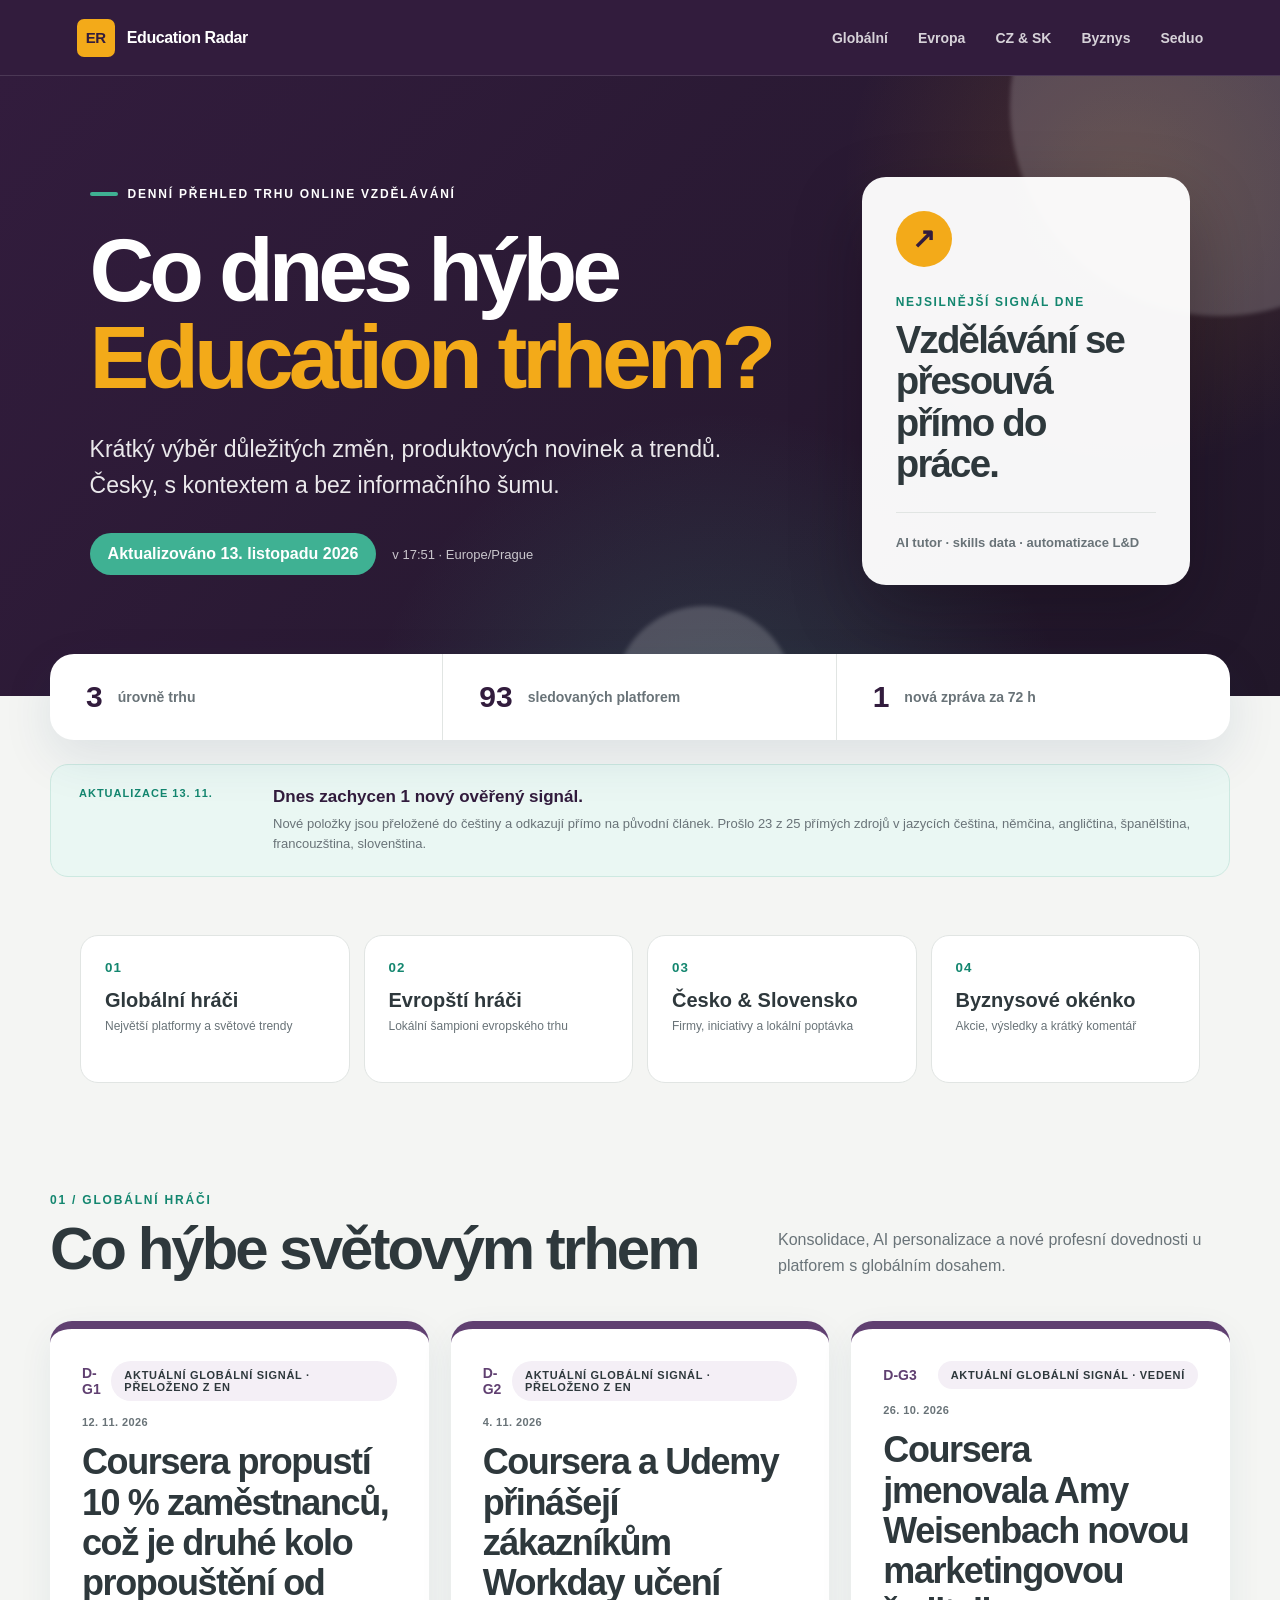
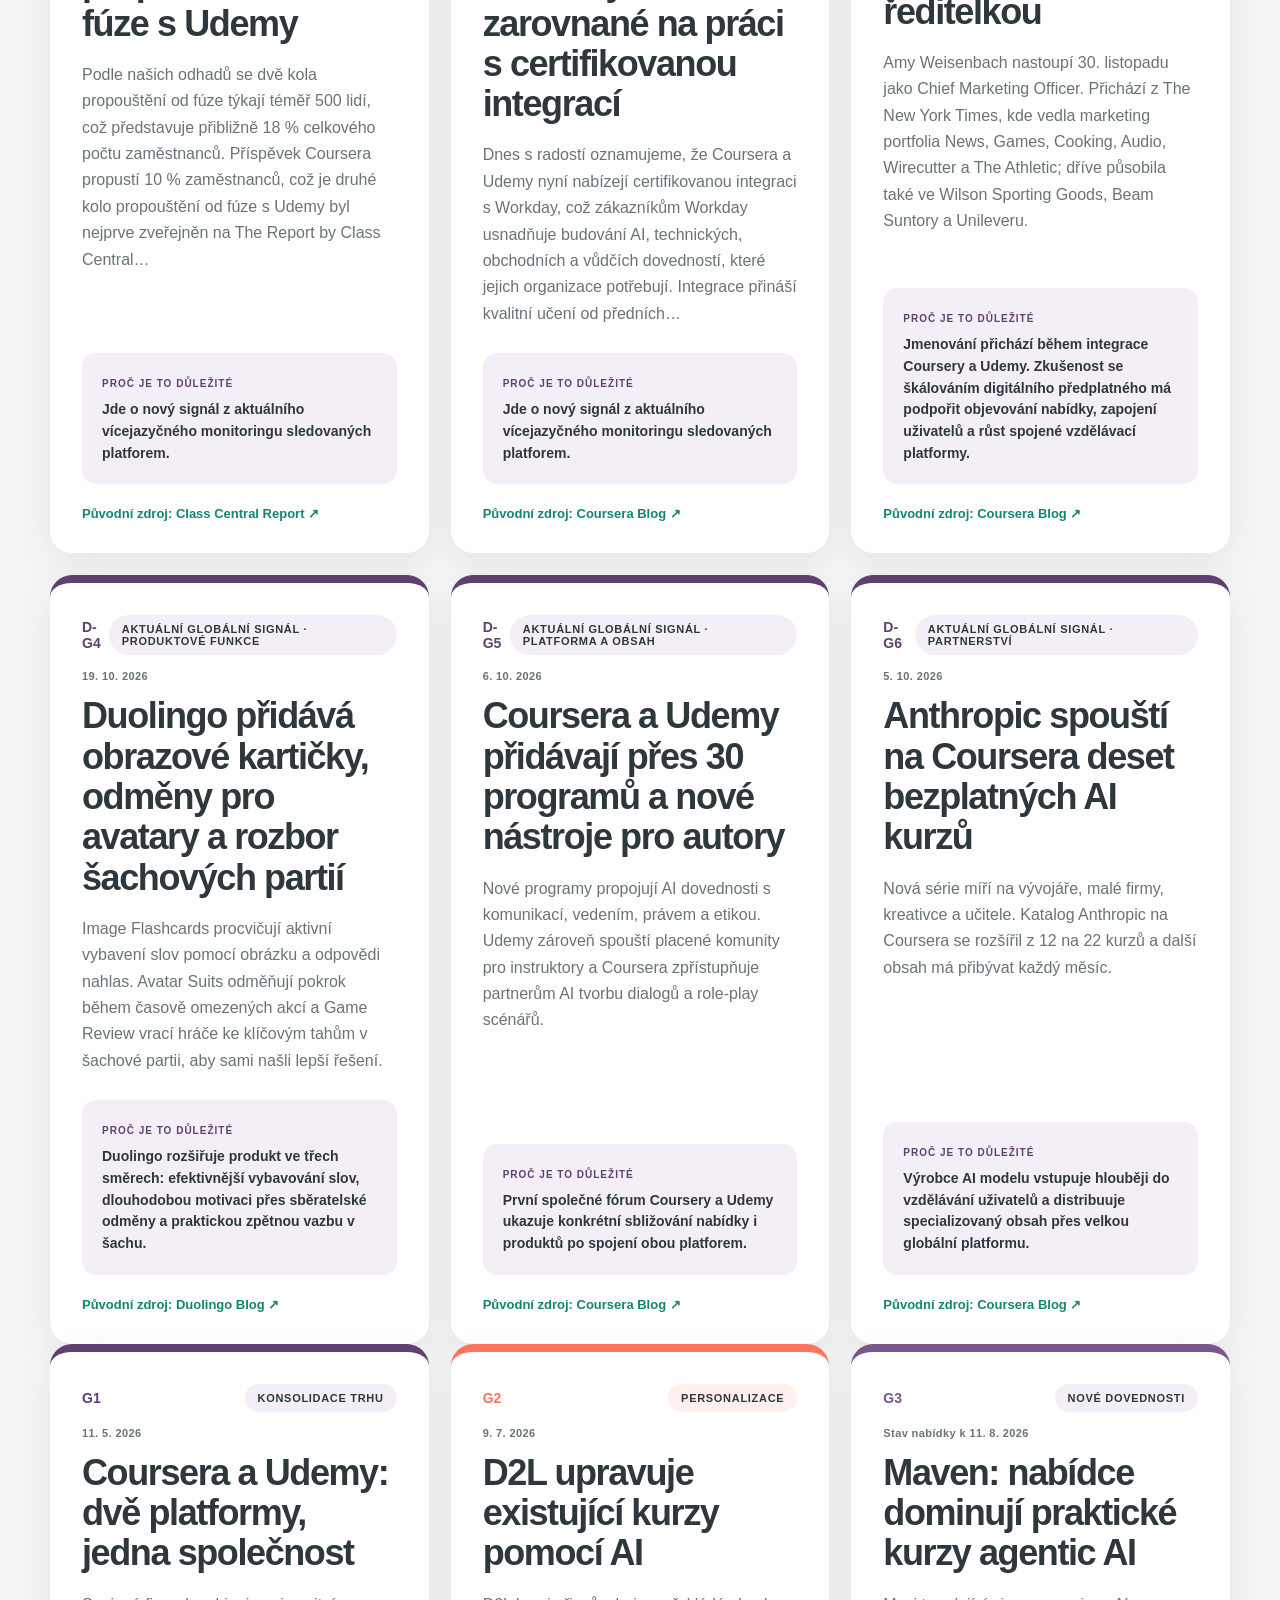
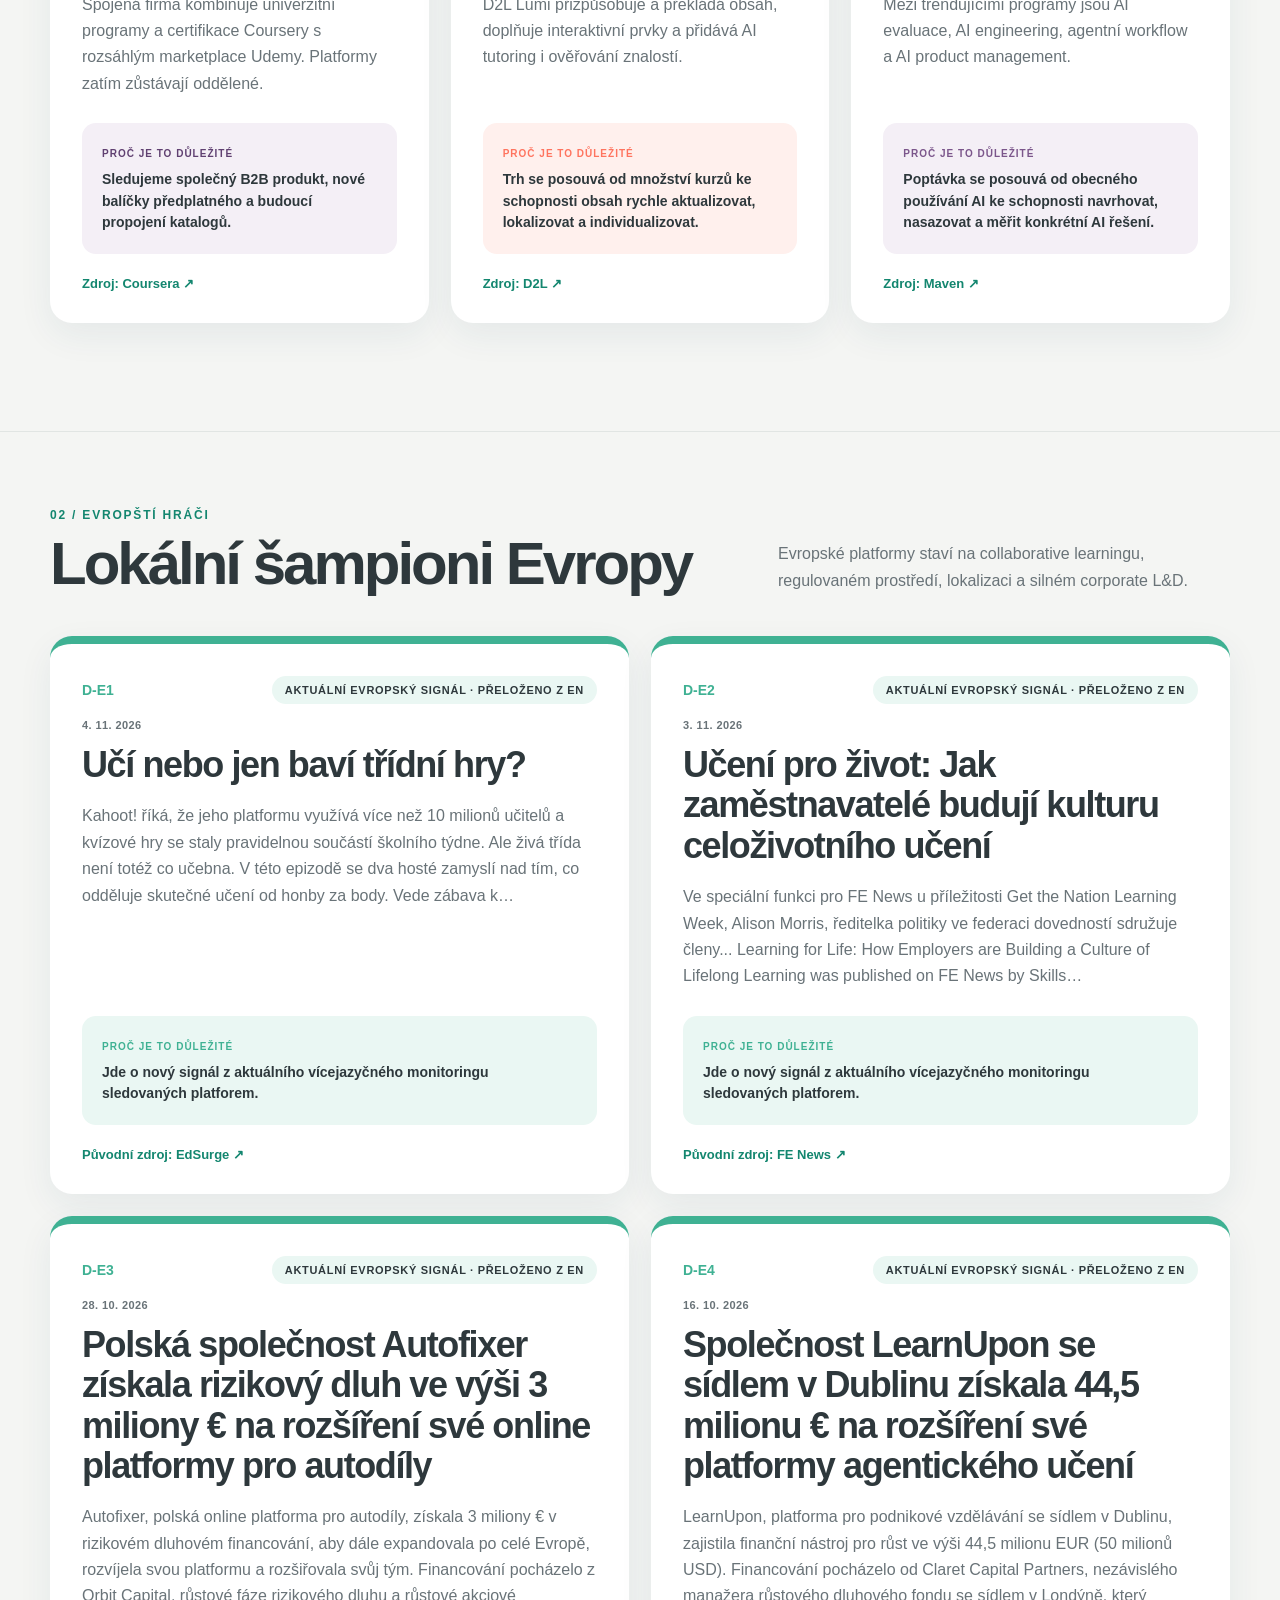
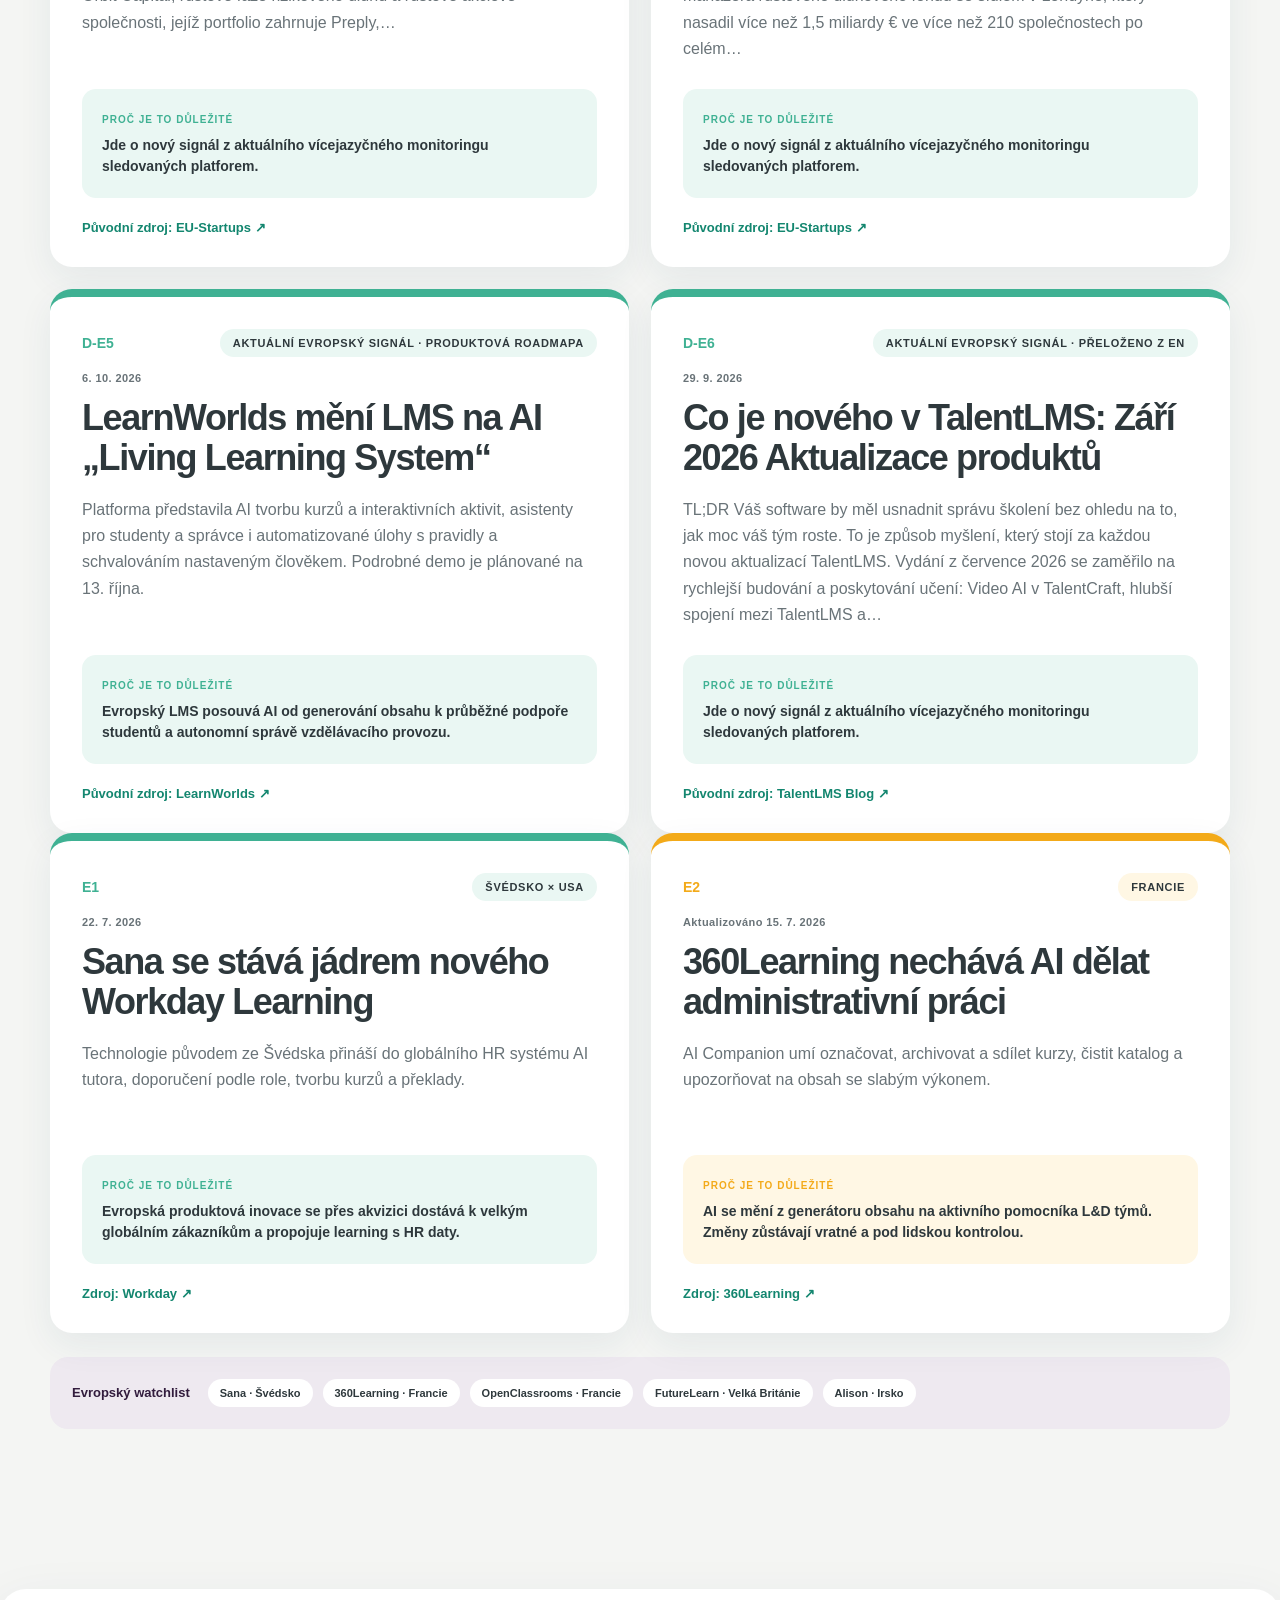
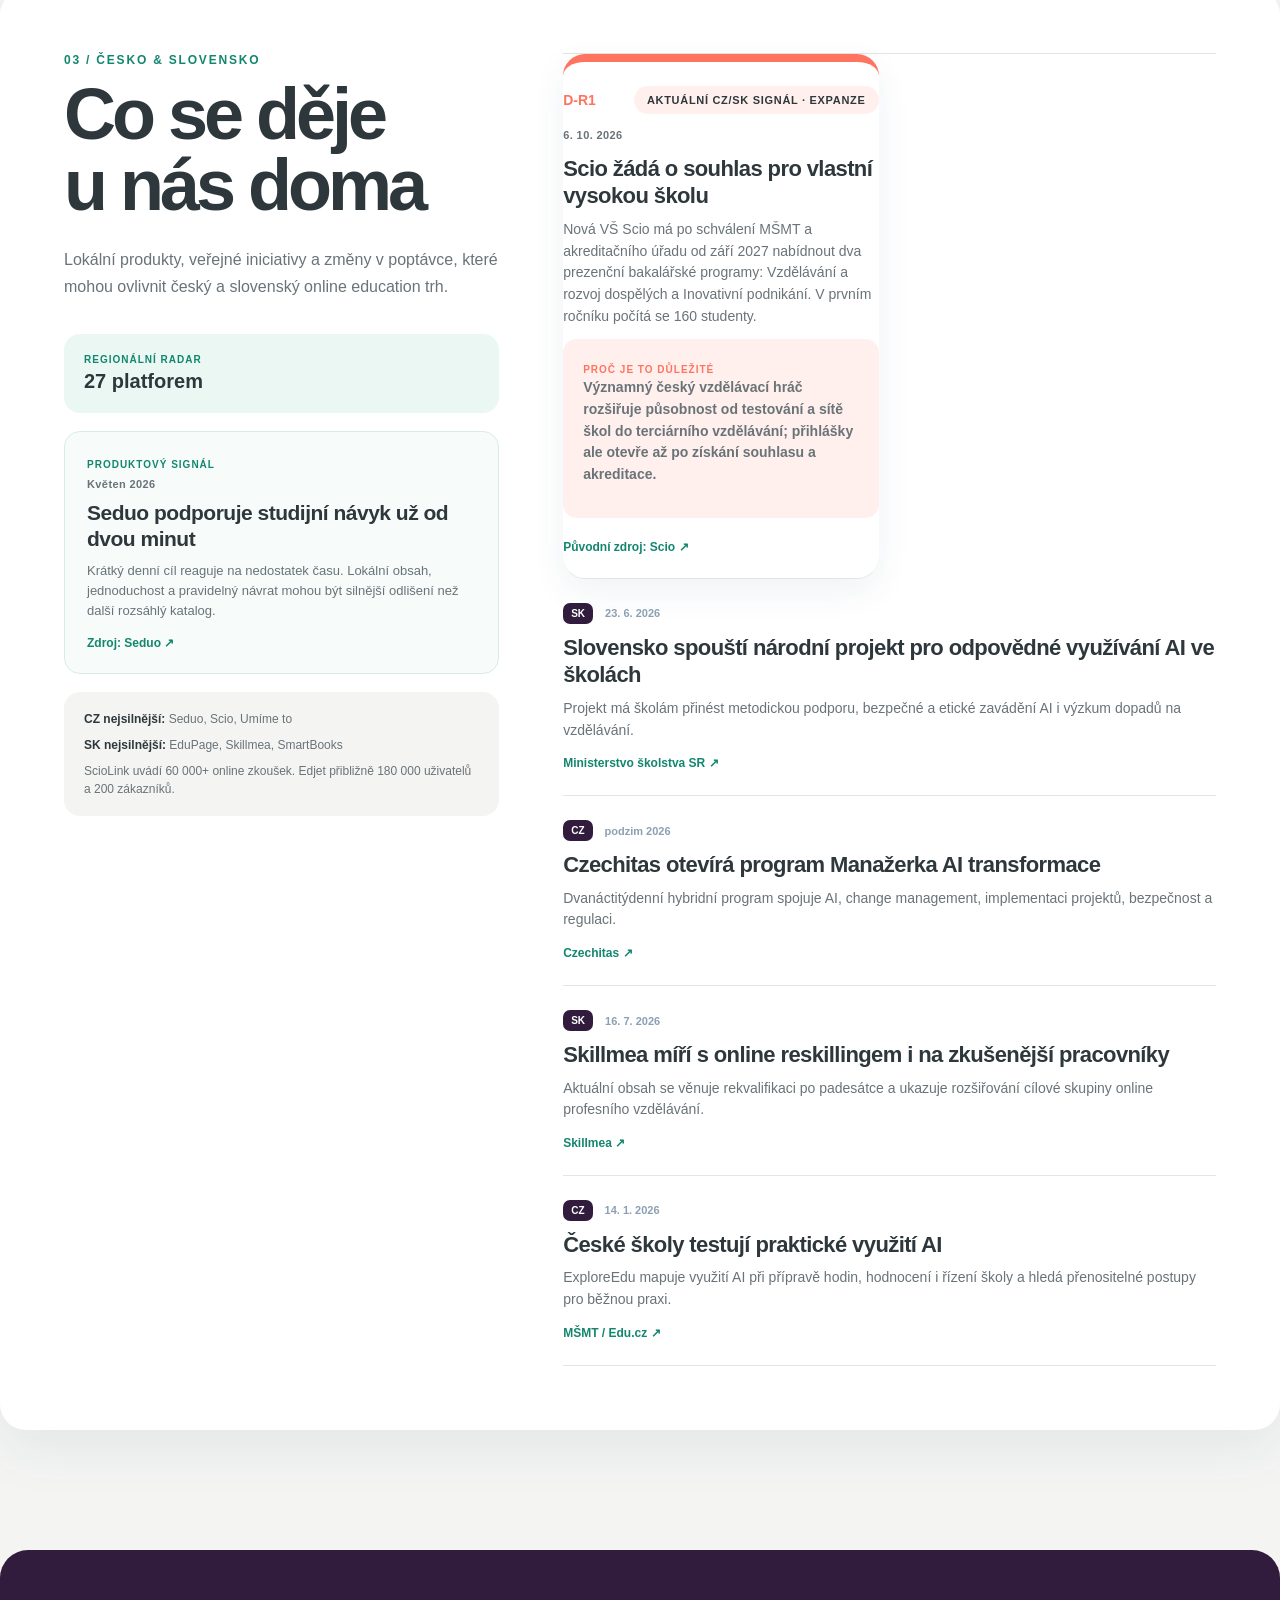
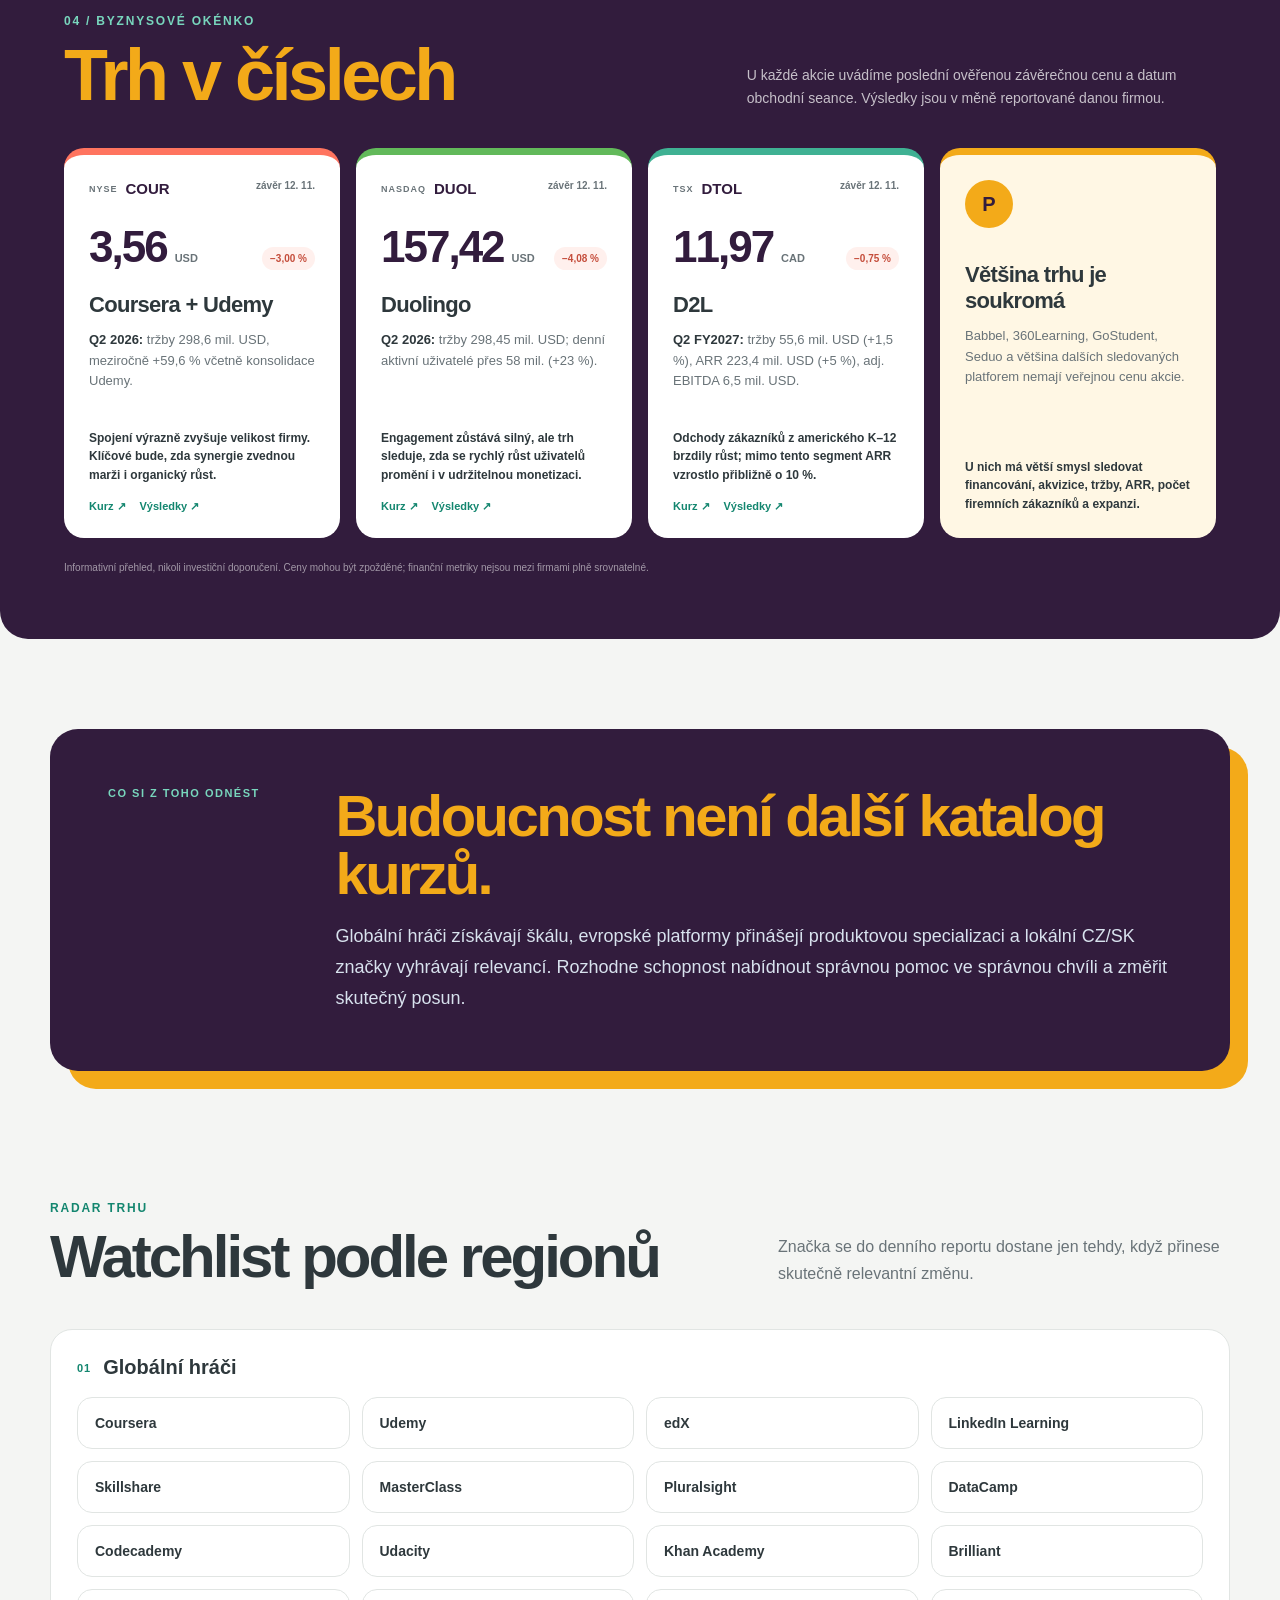
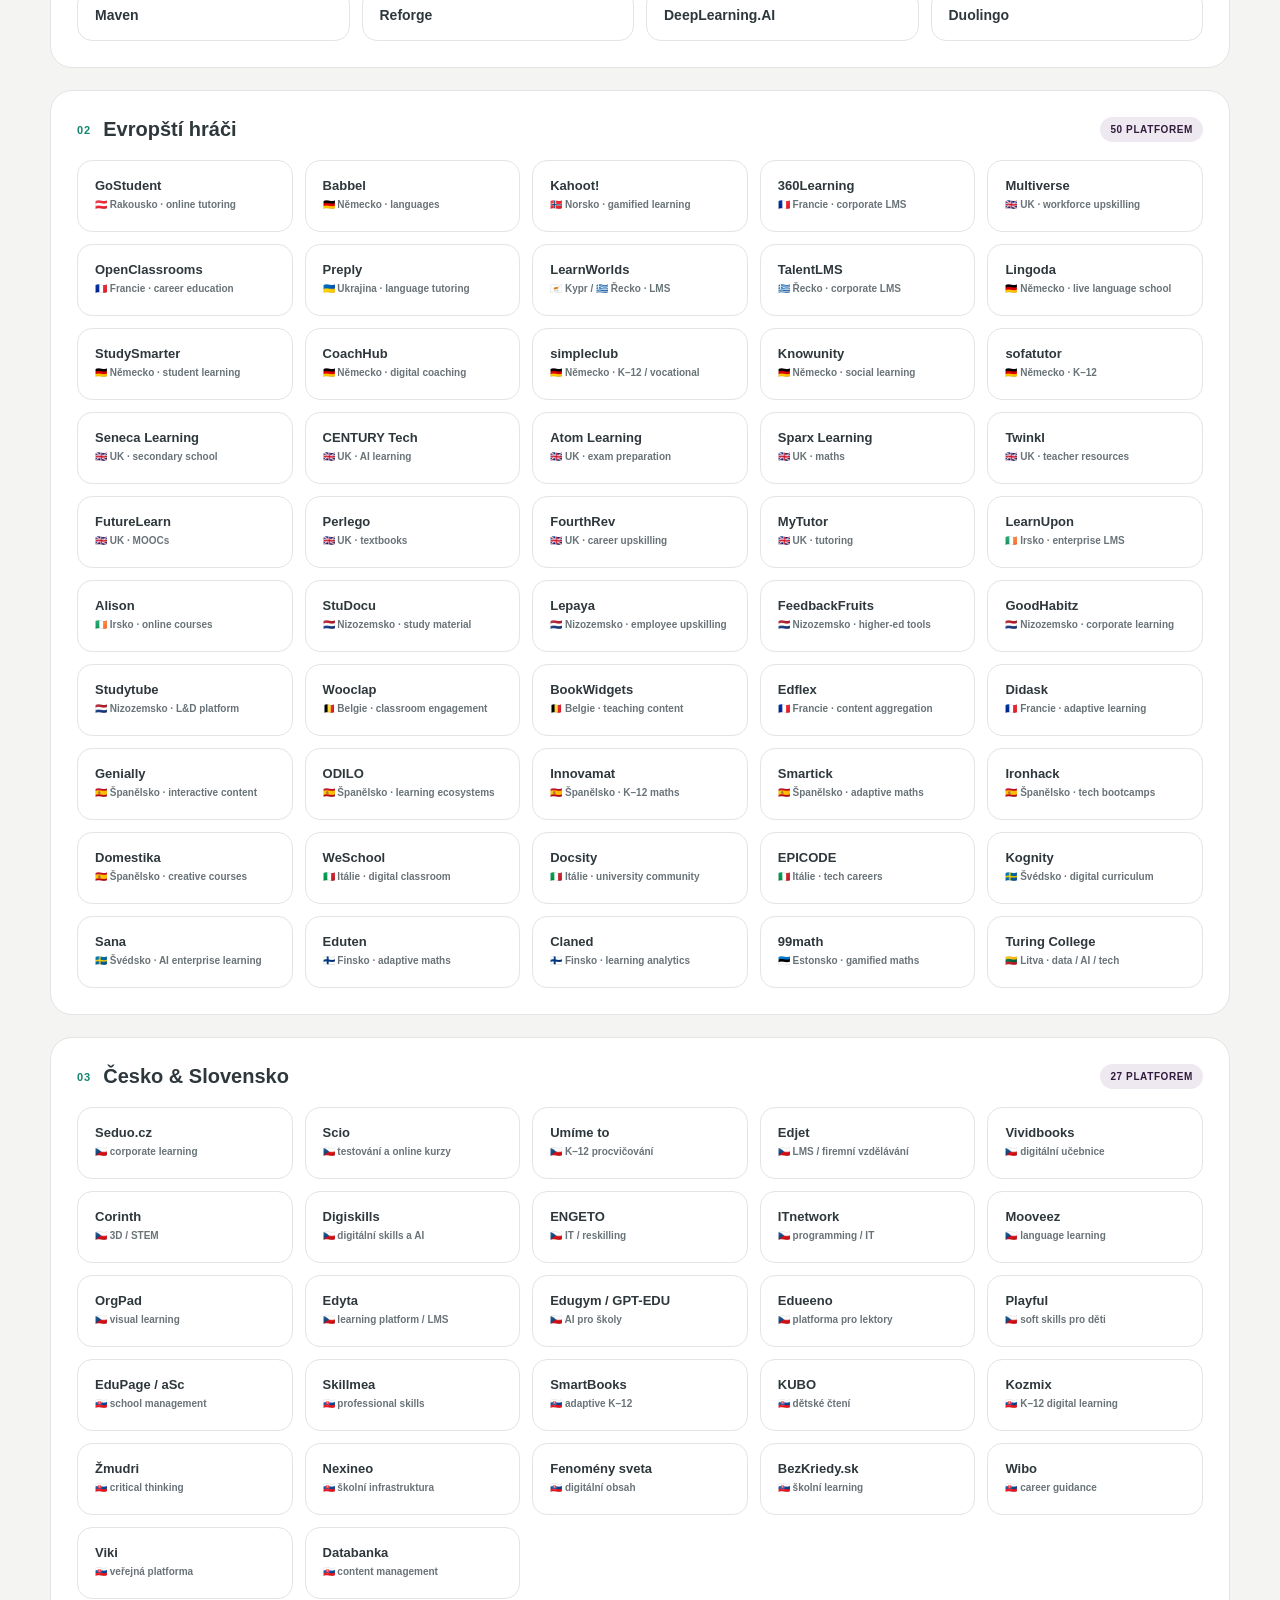
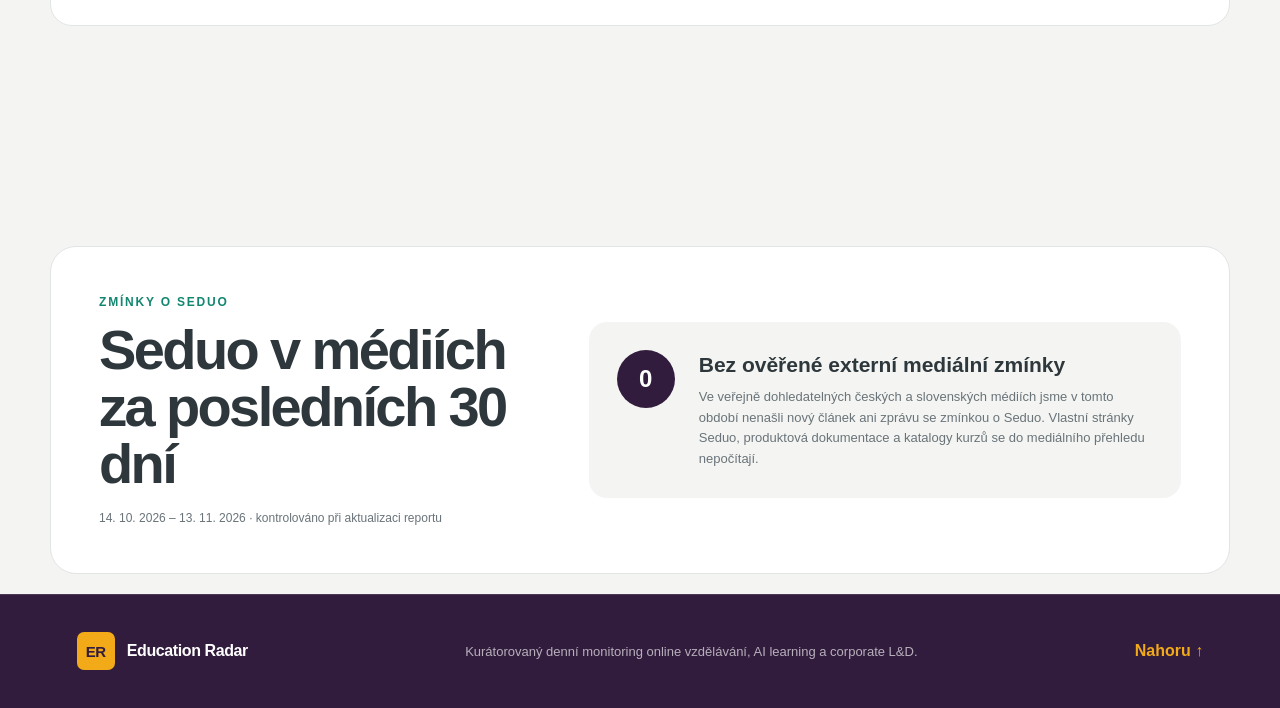
==== commit b89d788f: "Automaticky aktualizovat Education Radar" ====
--- a/index.html
+++ b/index.html
@@ -20,7 +20,7 @@
       <p class="eyebrow"><span></span>Denní přehled trhu online vzdělávání</p>
       <h1>Co dnes hýbe<br><em>Education trhem?</em></h1>
       <p class="lede">Krátký výběr důležitých změn, produktových novinek a trendů. Česky, s kontextem a bez informačního šumu.</p>
-      <div class="dateRow"><span class="dateBadge">Aktualizováno 11. listopadu 2026</span><span class="updateText">v 17:47 · Europe/Prague</span></div>
+      <div class="dateRow"><span class="dateBadge">Aktualizováno 13. listopadu 2026</span><span class="updateText">v 17:51 · Europe/Prague</span></div>
     </div>
     <aside class="heroCard" aria-label="Dnešní hlavní signál">
       <div class="signalIcon">↗</div><p>Nejsilnější signál dne</p><h2>Vzdělávání se přesouvá přímo do práce.</h2><div class="miniLine"></div><span>AI tutor · skills data · automatizace L&amp;D</span>
@@ -28,10 +28,10 @@
   </section>
 
   <section class="summary" aria-label="Dnešní souhrn">
-    <div><strong>3</strong><span>úrovně trhu</span></div><div><strong>93</strong><span>sledovaných platforem</span></div><div><strong>0</strong><span>nových zpráv za 72 h</span></div>
+    <div><strong>3</strong><span>úrovně trhu</span></div><div><strong>93</strong><span>sledovaných platforem</span></div><div><strong>1</strong><span>nová zpráva za 72 h</span></div>
   </section>
 
-  <section class="dailyStatus" aria-label="Stav dnešní aktualizace"><span>Aktualizace 11. 11.</span><div><strong>Dnes bez nového ověřeného tržního signálu.</strong><p>Monitoring nepřinesl významnou novou produktovou nebo byznysovou zprávu. Prošlo 24 z 25 přímých zdrojů v jazycích čeština, němčina, angličtina, španělština, francouzština, slovenština. Starší karty níže jsou archivní kontext.</p></div></section>
+  <section class="dailyStatus" aria-label="Stav dnešní aktualizace"><span>Aktualizace 13. 11.</span><div><strong>Dnes zachycen 1 nový ověřený signál.</strong><p>Nové položky jsou přeložené do češtiny a odkazují přímo na původní článek. Prošlo 23 z 25 přímých zdrojů v jazycích čeština, němčina, angličtina, španělština, francouzština, slovenština.</p></div></section>
 
   <nav class="segmentNav" aria-label="Části reportu">
     <a href="#global"><small>01</small><strong>Globální hráči</strong><span>Největší platformy a světové trendy</span></a>
@@ -44,12 +44,12 @@
     <div class="sectionHead"><div><p class="kicker">01 / Globální hráči</p><h2>Co hýbe světovým trhem</h2></div><p>Konsolidace, AI personalizace a nové profesní dovednosti u platforem s globálním dosahem.</p></div>
 <!-- AUTO:GLOBAL:START -->
 <div class="signalGrid autoDailySignals" aria-label="Posledních šest automatických zpráv">
-<article class="signalCard blue"><div class="cardTop"><span class="number">D-G1</span><span class="tag">Aktuální globální signál · přeloženo z EN</span></div><time class="articleDate" datetime="2026-11-04">4. 11. 2026</time><h3>Coursera a Udemy přinášejí zákazníkům Workday učení zarovnané na práci s certifikovanou integrací</h3><p>Dnes s radostí oznamujeme, že Coursera a Udemy nyní nabízejí certifikovanou integraci s Workday, což zákazníkům Workday usnadňuje budování AI, technických, obchodních a vůdčích dovedností, které jejich organizace potřebují. Integrace přináší kvalitní učení od předních…</p><div class="impact"><span>Proč je to důležité</span><p>Jde o nový signál z aktuálního vícejazyčného monitoringu sledovaných platforem.</p></div><a href="https://blog.coursera.org/workday-certified-integration/" target="_blank" rel="noreferrer">Původní zdroj: Coursera Blog ↗</a></article>
-<article class="signalCard blue"><div class="cardTop"><span class="number">D-G2</span><span class="tag">Aktuální globální signál · vedení</span></div><time class="articleDate" datetime="2026-10-26">26. 10. 2026</time><h3>Coursera jmenovala Amy Weisenbach novou marketingovou ředitelkou</h3><p>Amy Weisenbach nastoupí 30. listopadu jako Chief Marketing Officer. Přichází z The New York Times, kde vedla marketing portfolia News, Games, Cooking, Audio, Wirecutter a The Athletic; dříve působila také ve Wilson Sporting Goods, Beam Suntory a Unileveru.</p><div class="impact"><span>Proč je to důležité</span><p>Jmenování přichází během integrace Coursery a Udemy. Zkušenost se škálováním digitálního předplatného má podpořit objevování nabídky, zapojení uživatelů a růst spojené vzdělávací platformy.</p></div><a href="https://blog.coursera.org/welcoming-amy-weisenbach-as-courseras-new-chief-marketing-officer/" target="_blank" rel="noreferrer">Původní zdroj: Coursera Blog ↗</a></article>
-<article class="signalCard blue"><div class="cardTop"><span class="number">D-G3</span><span class="tag">Aktuální globální signál · produktové funkce</span></div><time class="articleDate" datetime="2026-10-19">19. 10. 2026</time><h3>Duolingo přidává obrazové kartičky, odměny pro avatary a rozbor šachových partií</h3><p>Image Flashcards procvičují aktivní vybavení slov pomocí obrázku a odpovědi nahlas. Avatar Suits odměňují pokrok během časově omezených akcí a Game Review vrací hráče ke klíčovým tahům v šachové partii, aby sami našli lepší řešení.</p><div class="impact"><span>Proč je to důležité</span><p>Duolingo rozšiřuje produkt ve třech směrech: efektivnější vybavování slov, dlouhodobou motivaci přes sběratelské odměny a praktickou zpětnou vazbu v šachu.</p></div><a href="https://blog.duolingo.com/october-2026-update/" target="_blank" rel="noreferrer">Původní zdroj: Duolingo Blog ↗</a></article>
-<article class="signalCard blue"><div class="cardTop"><span class="number">D-G4</span><span class="tag">Aktuální globální signál · platforma a obsah</span></div><time class="articleDate" datetime="2026-10-06">6. 10. 2026</time><h3>Coursera a Udemy přidávají přes 30 programů a nové nástroje pro autory</h3><p>Nové programy propojují AI dovednosti s komunikací, vedením, právem a etikou. Udemy zároveň spouští placené komunity pro instruktory a Coursera zpřístupňuje partnerům AI tvorbu dialogů a role-play scénářů.</p><div class="impact"><span>Proč je to důležité</span><p>První společné fórum Coursery a Udemy ukazuje konkrétní sbližování nabídky i produktů po spojení obou platforem.</p></div><a href="https://blog.coursera.org/announcing-30-new-programs-across-coursera-and-udemy-to-help-learners-build-ai-and-human-skills/" target="_blank" rel="noreferrer">Původní zdroj: Coursera Blog ↗</a></article>
-<article class="signalCard blue"><div class="cardTop"><span class="number">D-G5</span><span class="tag">Aktuální globální signál · partnerství</span></div><time class="articleDate" datetime="2026-10-05">5. 10. 2026</time><h3>Anthropic spouští na Coursera deset bezplatných AI kurzů</h3><p>Nová série míří na vývojáře, malé firmy, kreativce a učitele. Katalog Anthropic na Coursera se rozšířil z 12 na 22 kurzů a další obsah má přibývat každý měsíc.</p><div class="impact"><span>Proč je to důležité</span><p>Výrobce AI modelu vstupuje hlouběji do vzdělávání uživatelů a distribuuje specializovaný obsah přes velkou globální platformu.</p></div><a href="https://blog.coursera.org/10-free-anthropic-ai-courses-launch-today-on-coursera-with-more-coming-each-month-to-help-learners-stay-current/" target="_blank" rel="noreferrer">Původní zdroj: Coursera Blog ↗</a></article>
-<article class="signalCard blue"><div class="cardTop"><span class="number">D-G6</span><span class="tag">Aktuální globální signál · vedení</span></div><time class="articleDate" datetime="2026-09-21">21. 9. 2026</time><h3>Coursera jmenovala Toma Savage novým právním ředitelem</h3><p>Tom Savage nastoupil 21. září jako Chief Legal Officer a Secretary. Přichází po téměř deseti letech v právním vedení Red Hatu, naposledy jako viceprezident a hlavní právník Red Hatu v IBM.</p><div class="impact"><span>Proč je to důležité</span><p>Nové právní vedení přichází v době, kdy Coursera po spojení s Udemy integruje dvě globální platformy a rozšiřuje provoz i partnerský ekosystém.</p></div><a href="https://blog.coursera.org/welcoming-tom-savage-as-courseras-new-chief-legal-officer-and-secretary/" target="_blank" rel="noreferrer">Původní zdroj: Coursera Blog ↗</a></article>
+<article class="signalCard blue"><div class="cardTop"><span class="number">D-G1</span><span class="tag">Aktuální globální signál · přeloženo z EN</span></div><time class="articleDate" datetime="2026-11-12">12. 11. 2026</time><h3>Coursera propustí 10 % zaměstnanců, což je druhé kolo propouštění od fúze s Udemy</h3><p>Podle našich odhadů se dvě kola propouštění od fúze týkají téměř 500 lidí, což představuje přibližně 18 % celkového počtu zaměstnanců. Příspěvek Coursera propustí 10 % zaměstnanců, což je druhé kolo propouštění od fúze s Udemy byl nejprve zveřejněn na The Report by Class Central…</p><div class="impact"><span>Proč je to důležité</span><p>Jde o nový signál z aktuálního vícejazyčného monitoringu sledovaných platforem.</p></div><a href="https://www.classcentral.com/report/coursera-second-post-merger-layoffs/" target="_blank" rel="noreferrer">Původní zdroj: Class Central Report ↗</a></article>
+<article class="signalCard blue"><div class="cardTop"><span class="number">D-G2</span><span class="tag">Aktuální globální signál · přeloženo z EN</span></div><time class="articleDate" datetime="2026-11-04">4. 11. 2026</time><h3>Coursera a Udemy přinášejí zákazníkům Workday učení zarovnané na práci s certifikovanou integrací</h3><p>Dnes s radostí oznamujeme, že Coursera a Udemy nyní nabízejí certifikovanou integraci s Workday, což zákazníkům Workday usnadňuje budování AI, technických, obchodních a vůdčích dovedností, které jejich organizace potřebují. Integrace přináší kvalitní učení od předních…</p><div class="impact"><span>Proč je to důležité</span><p>Jde o nový signál z aktuálního vícejazyčného monitoringu sledovaných platforem.</p></div><a href="https://blog.coursera.org/workday-certified-integration/" target="_blank" rel="noreferrer">Původní zdroj: Coursera Blog ↗</a></article>
+<article class="signalCard blue"><div class="cardTop"><span class="number">D-G3</span><span class="tag">Aktuální globální signál · vedení</span></div><time class="articleDate" datetime="2026-10-26">26. 10. 2026</time><h3>Coursera jmenovala Amy Weisenbach novou marketingovou ředitelkou</h3><p>Amy Weisenbach nastoupí 30. listopadu jako Chief Marketing Officer. Přichází z The New York Times, kde vedla marketing portfolia News, Games, Cooking, Audio, Wirecutter a The Athletic; dříve působila také ve Wilson Sporting Goods, Beam Suntory a Unileveru.</p><div class="impact"><span>Proč je to důležité</span><p>Jmenování přichází během integrace Coursery a Udemy. Zkušenost se škálováním digitálního předplatného má podpořit objevování nabídky, zapojení uživatelů a růst spojené vzdělávací platformy.</p></div><a href="https://blog.coursera.org/welcoming-amy-weisenbach-as-courseras-new-chief-marketing-officer/" target="_blank" rel="noreferrer">Původní zdroj: Coursera Blog ↗</a></article>
+<article class="signalCard blue"><div class="cardTop"><span class="number">D-G4</span><span class="tag">Aktuální globální signál · produktové funkce</span></div><time class="articleDate" datetime="2026-10-19">19. 10. 2026</time><h3>Duolingo přidává obrazové kartičky, odměny pro avatary a rozbor šachových partií</h3><p>Image Flashcards procvičují aktivní vybavení slov pomocí obrázku a odpovědi nahlas. Avatar Suits odměňují pokrok během časově omezených akcí a Game Review vrací hráče ke klíčovým tahům v šachové partii, aby sami našli lepší řešení.</p><div class="impact"><span>Proč je to důležité</span><p>Duolingo rozšiřuje produkt ve třech směrech: efektivnější vybavování slov, dlouhodobou motivaci přes sběratelské odměny a praktickou zpětnou vazbu v šachu.</p></div><a href="https://blog.duolingo.com/october-2026-update/" target="_blank" rel="noreferrer">Původní zdroj: Duolingo Blog ↗</a></article>
+<article class="signalCard blue"><div class="cardTop"><span class="number">D-G5</span><span class="tag">Aktuální globální signál · platforma a obsah</span></div><time class="articleDate" datetime="2026-10-06">6. 10. 2026</time><h3>Coursera a Udemy přidávají přes 30 programů a nové nástroje pro autory</h3><p>Nové programy propojují AI dovednosti s komunikací, vedením, právem a etikou. Udemy zároveň spouští placené komunity pro instruktory a Coursera zpřístupňuje partnerům AI tvorbu dialogů a role-play scénářů.</p><div class="impact"><span>Proč je to důležité</span><p>První společné fórum Coursery a Udemy ukazuje konkrétní sbližování nabídky i produktů po spojení obou platforem.</p></div><a href="https://blog.coursera.org/announcing-30-new-programs-across-coursera-and-udemy-to-help-learners-build-ai-and-human-skills/" target="_blank" rel="noreferrer">Původní zdroj: Coursera Blog ↗</a></article>
+<article class="signalCard blue"><div class="cardTop"><span class="number">D-G6</span><span class="tag">Aktuální globální signál · partnerství</span></div><time class="articleDate" datetime="2026-10-05">5. 10. 2026</time><h3>Anthropic spouští na Coursera deset bezplatných AI kurzů</h3><p>Nová série míří na vývojáře, malé firmy, kreativce a učitele. Katalog Anthropic na Coursera se rozšířil z 12 na 22 kurzů a další obsah má přibývat každý měsíc.</p><div class="impact"><span>Proč je to důležité</span><p>Výrobce AI modelu vstupuje hlouběji do vzdělávání uživatelů a distribuuje specializovaný obsah přes velkou globální platformu.</p></div><a href="https://blog.coursera.org/10-free-anthropic-ai-courses-launch-today-on-coursera-with-more-coming-each-month-to-help-learners-stay-current/" target="_blank" rel="noreferrer">Původní zdroj: Coursera Blog ↗</a></article>
     </div>
 <!-- AUTO:GLOBAL:END -->
     <div class="signalGrid">
@@ -96,9 +96,9 @@
   <section class="businessWindow marketSection" id="business">
     <div class="businessHead"><div><p class="kicker">04 / Byznysové okénko</p><h2>Trh v číslech</h2></div><p>U každé akcie uvádíme poslední ověřenou závěrečnou cenu a datum obchodní seance. Výsledky jsou v měně reportované danou firmou.</p></div>
     <div class="businessGrid">
-      <article class="stockCard cour" data-ticker="COUR"><div class="stockTop"><div><span>NYSE</span><strong>COUR</strong></div><time datetime="2026-11-10">závěr 10. 11.</time></div><div class="stockPrice"><strong>3,76</strong><span>USD</span><em class="stockUp">+0,27 %</em></div><h3>Coursera + Udemy</h3><p><b>Q2 2026:</b> tržby 298,6 mil. USD, meziročně +59,6 % včetně konsolidace Udemy.</p><div class="businessComment">Spojení výrazně zvyšuje velikost firmy. Klíčové bude, zda synergie zvednou marži i organický růst.</div><div class="sourceRow"><a href="https://www.nasdaq.com/market-activity/stocks/cour/historical" target="_blank" rel="noreferrer">Kurz ↗</a><a href="https://investor.coursera.com/financials/quarterly-results/default.aspx" target="_blank" rel="noreferrer">Výsledky ↗</a></div></article>
-      <article class="stockCard duol" data-ticker="DUOL"><div class="stockTop"><div><span>NASDAQ</span><strong>DUOL</strong></div><time datetime="2026-11-10">závěr 10. 11.</time></div><div class="stockPrice"><strong>156,67</strong><span>USD</span><em class="stockUp">+1,57 %</em></div><h3>Duolingo</h3><p><b>Q2 2026:</b> tržby 298,45 mil. USD; denní aktivní uživatelé přes 58 mil. (+23 %).</p><div class="businessComment">Engagement zůstává silný, ale trh sleduje, zda se rychlý růst uživatelů promění i v udržitelnou monetizaci.</div><div class="sourceRow"><a href="https://www.nasdaq.com/market-activity/stocks/duol/historical" target="_blank" rel="noreferrer">Kurz ↗</a><a href="https://investors.duolingo.com/events/event-details/duolingo-second-quarter-2026-earnings-call" target="_blank" rel="noreferrer">Výsledky ↗</a></div></article>
-      <article class="stockCard dtol" data-ticker="DTOL"><div class="stockTop"><div><span>TSX</span><strong>DTOL</strong></div><time datetime="2026-11-10">závěr 10. 11.</time></div><div class="stockPrice"><strong>12,10</strong><span>CAD</span><em class="stockUp">+1,26 %</em></div><h3>D2L</h3><p><b>Q2 FY2027:</b> tržby 55,6 mil. USD (+1,5 %), ARR 223,4 mil. USD (+5 %), adj. EBITDA 6,5 mil. USD.</p><div class="businessComment">Odchody zákazníků z amerického K–12 brzdily růst; mimo tento segment ARR vzrostlo přibližně o 10 %.</div><div class="sourceRow"><a href="https://money.tmx.com/quote/DTOL" target="_blank" rel="noreferrer">Kurz ↗</a><a href="https://ir.d2l.com/financials/quarterly-results/default.aspx" target="_blank" rel="noreferrer">Výsledky ↗</a></div></article>
+      <article class="stockCard cour" data-ticker="COUR"><div class="stockTop"><div><span>NYSE</span><strong>COUR</strong></div><time datetime="2026-11-12">závěr 12. 11.</time></div><div class="stockPrice"><strong>3,56</strong><span>USD</span><em class="stockDown">−3,00 %</em></div><h3>Coursera + Udemy</h3><p><b>Q2 2026:</b> tržby 298,6 mil. USD, meziročně +59,6 % včetně konsolidace Udemy.</p><div class="businessComment">Spojení výrazně zvyšuje velikost firmy. Klíčové bude, zda synergie zvednou marži i organický růst.</div><div class="sourceRow"><a href="https://www.nasdaq.com/market-activity/stocks/cour/historical" target="_blank" rel="noreferrer">Kurz ↗</a><a href="https://investor.coursera.com/financials/quarterly-results/default.aspx" target="_blank" rel="noreferrer">Výsledky ↗</a></div></article>
+      <article class="stockCard duol" data-ticker="DUOL"><div class="stockTop"><div><span>NASDAQ</span><strong>DUOL</strong></div><time datetime="2026-11-12">závěr 12. 11.</time></div><div class="stockPrice"><strong>157,42</strong><span>USD</span><em class="stockDown">−4,08 %</em></div><h3>Duolingo</h3><p><b>Q2 2026:</b> tržby 298,45 mil. USD; denní aktivní uživatelé přes 58 mil. (+23 %).</p><div class="businessComment">Engagement zůstává silný, ale trh sleduje, zda se rychlý růst uživatelů promění i v udržitelnou monetizaci.</div><div class="sourceRow"><a href="https://www.nasdaq.com/market-activity/stocks/duol/historical" target="_blank" rel="noreferrer">Kurz ↗</a><a href="https://investors.duolingo.com/events/event-details/duolingo-second-quarter-2026-earnings-call" target="_blank" rel="noreferrer">Výsledky ↗</a></div></article>
+      <article class="stockCard dtol" data-ticker="DTOL"><div class="stockTop"><div><span>TSX</span><strong>DTOL</strong></div><time datetime="2026-11-12">závěr 12. 11.</time></div><div class="stockPrice"><strong>11,97</strong><span>CAD</span><em class="stockDown">−0,75 %</em></div><h3>D2L</h3><p><b>Q2 FY2027:</b> tržby 55,6 mil. USD (+1,5 %), ARR 223,4 mil. USD (+5 %), adj. EBITDA 6,5 mil. USD.</p><div class="businessComment">Odchody zákazníků z amerického K–12 brzdily růst; mimo tento segment ARR vzrostlo přibližně o 10 %.</div><div class="sourceRow"><a href="https://money.tmx.com/quote/DTOL" target="_blank" rel="noreferrer">Kurz ↗</a><a href="https://ir.d2l.com/financials/quarterly-results/default.aspx" target="_blank" rel="noreferrer">Výsledky ↗</a></div></article>
       <article class="stockCard privateCard"><div class="privateIcon">P</div><h3>Většina trhu je soukromá</h3><p>Babbel, 360Learning, GoStudent, Seduo a většina dalších sledovaných platforem nemají veřejnou cenu akcie.</p><div class="businessComment">U nich má větší smysl sledovat financování, akvizice, tržby, ARR, počet firemních zákazníků a expanzi.</div></article>
     </div>
     <p class="businessDisclaimer">Informativní přehled, nikoli investiční doporučení. Ceny mohou být zpožděné; finanční metriky nejsou mezi firmami plně srovnatelné.</p>
@@ -134,7 +134,7 @@
   </section>
 
   <section class="mediaMentions" id="seduo-media">
-    <div><p class="kicker">Zmínky o Seduo</p><h2>Seduo v médiích za posledních 30 dní</h2><p class="mediaDate">12. 10. 2026 – 11. 11. 2026 · kontrolováno při aktualizaci reportu</p></div>
+    <div><p class="kicker">Zmínky o Seduo</p><h2>Seduo v médiích za posledních 30 dní</h2><p class="mediaDate">14. 10. 2026 – 13. 11. 2026 · kontrolováno při aktualizaci reportu</p></div>
 <!-- AUTO:SEDUO:START -->
     <article class="emptyMedia"><strong>0</strong><div><h3>Bez ověřené externí mediální zmínky</h3><p>Ve veřejně dohledatelných českých a slovenských médiích jsme v tomto období nenašli nový článek ani zprávu se zmínkou o Seduo. Vlastní stránky Seduo, produktová dokumentace a katalogy kurzů se do mediálního přehledu nepočítají.</p></div></article>
 <!-- AUTO:SEDUO:END -->
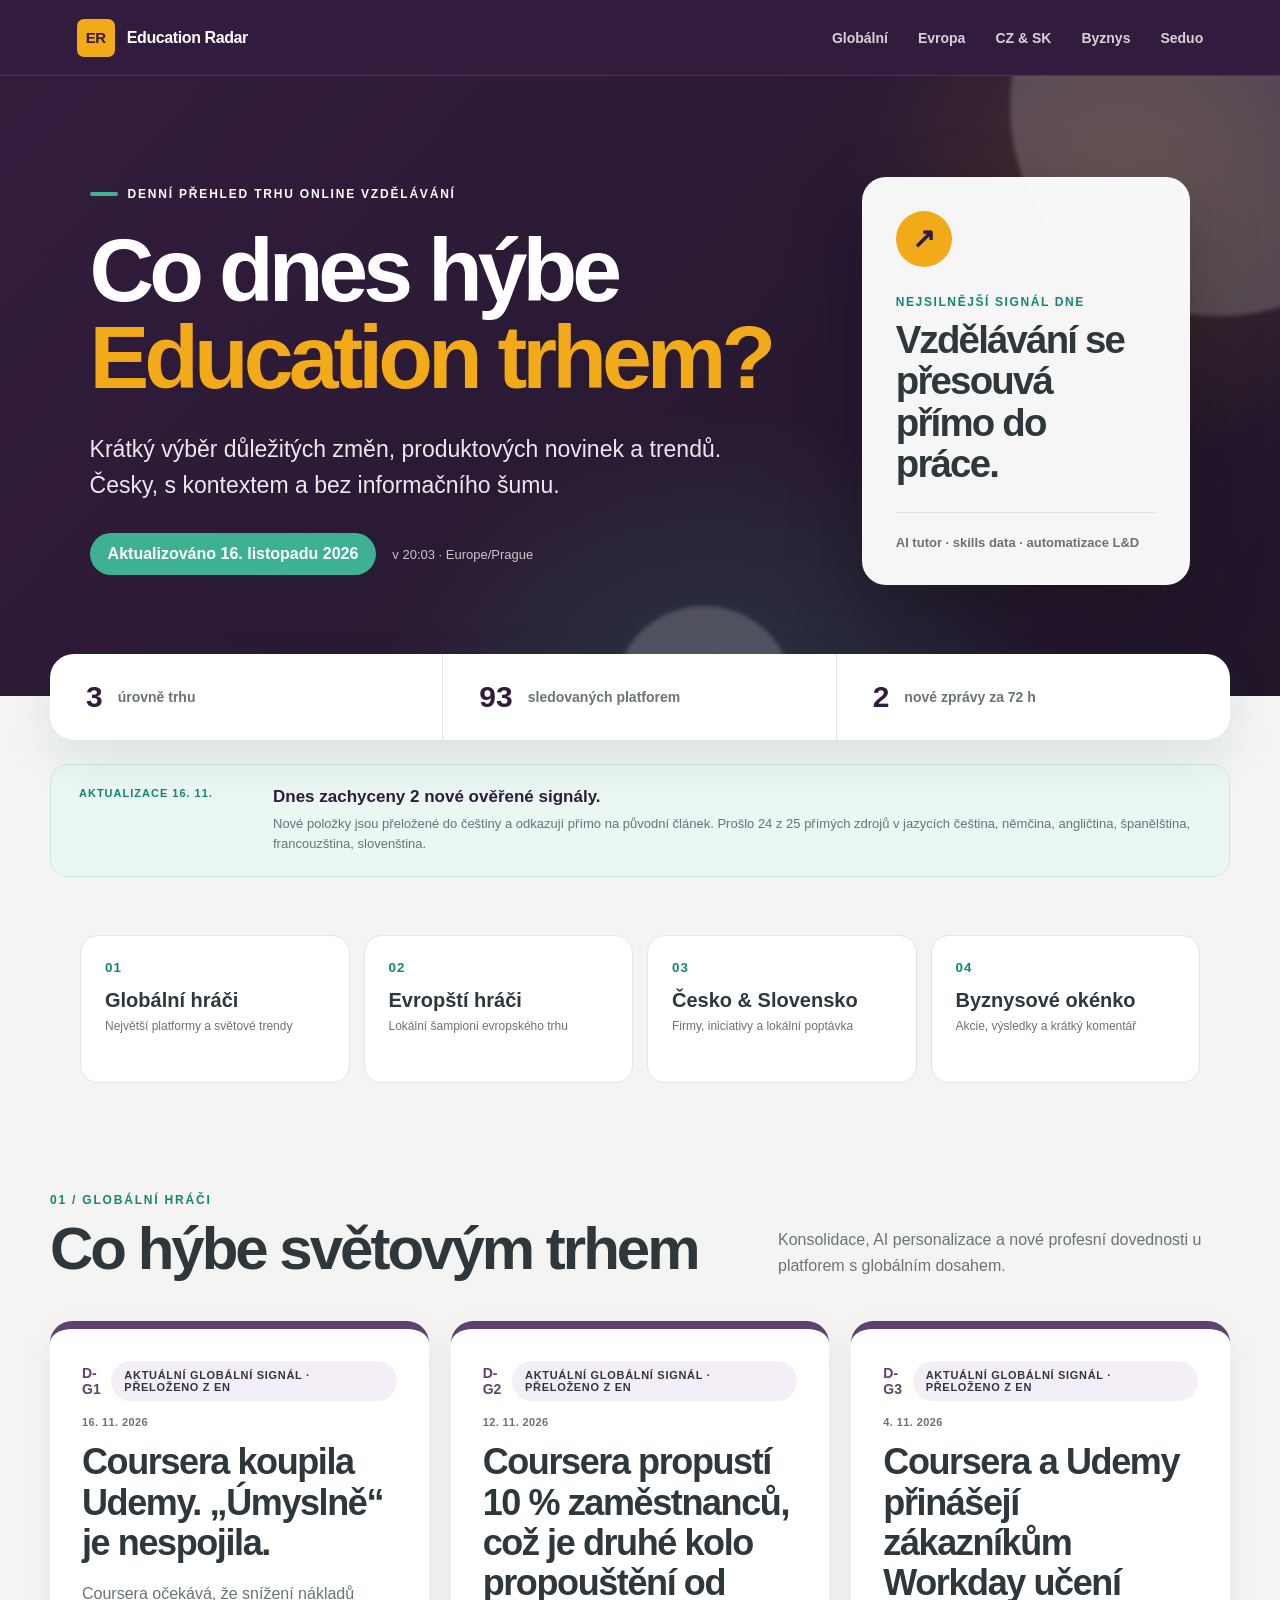
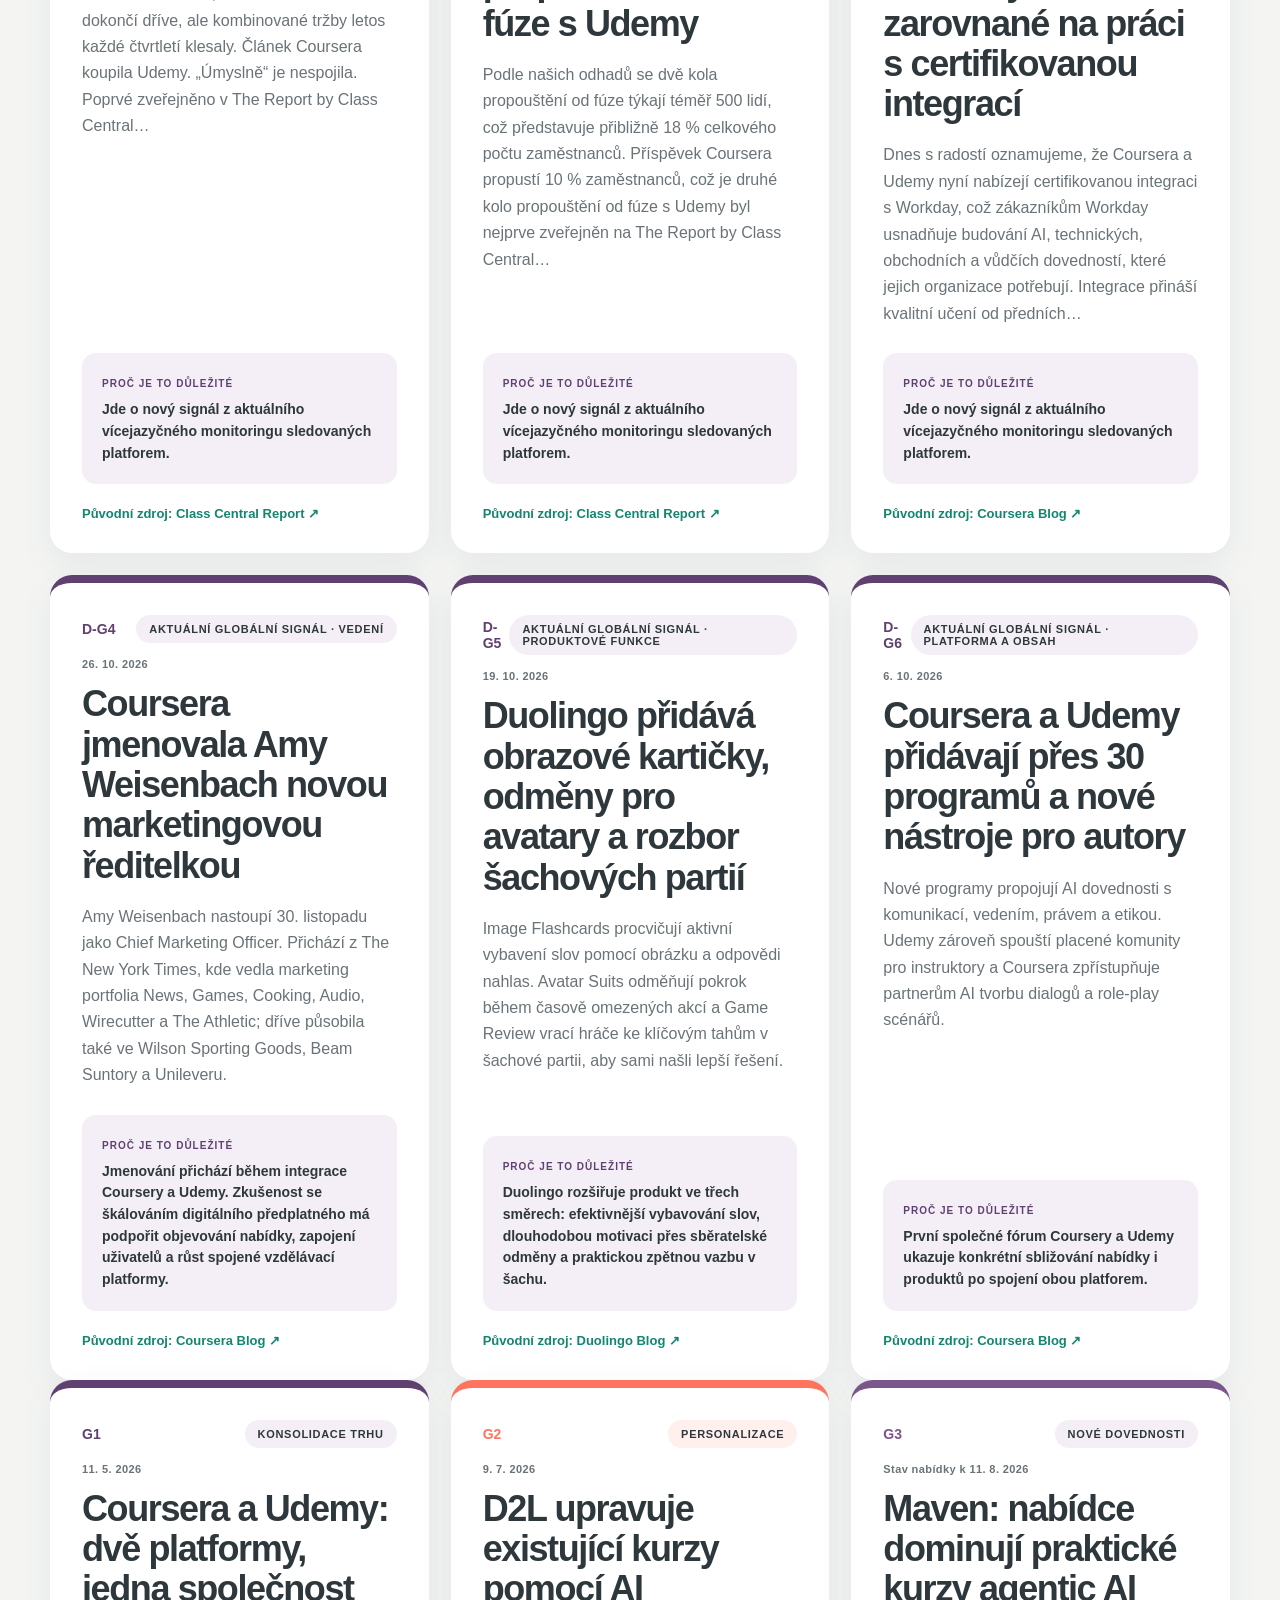
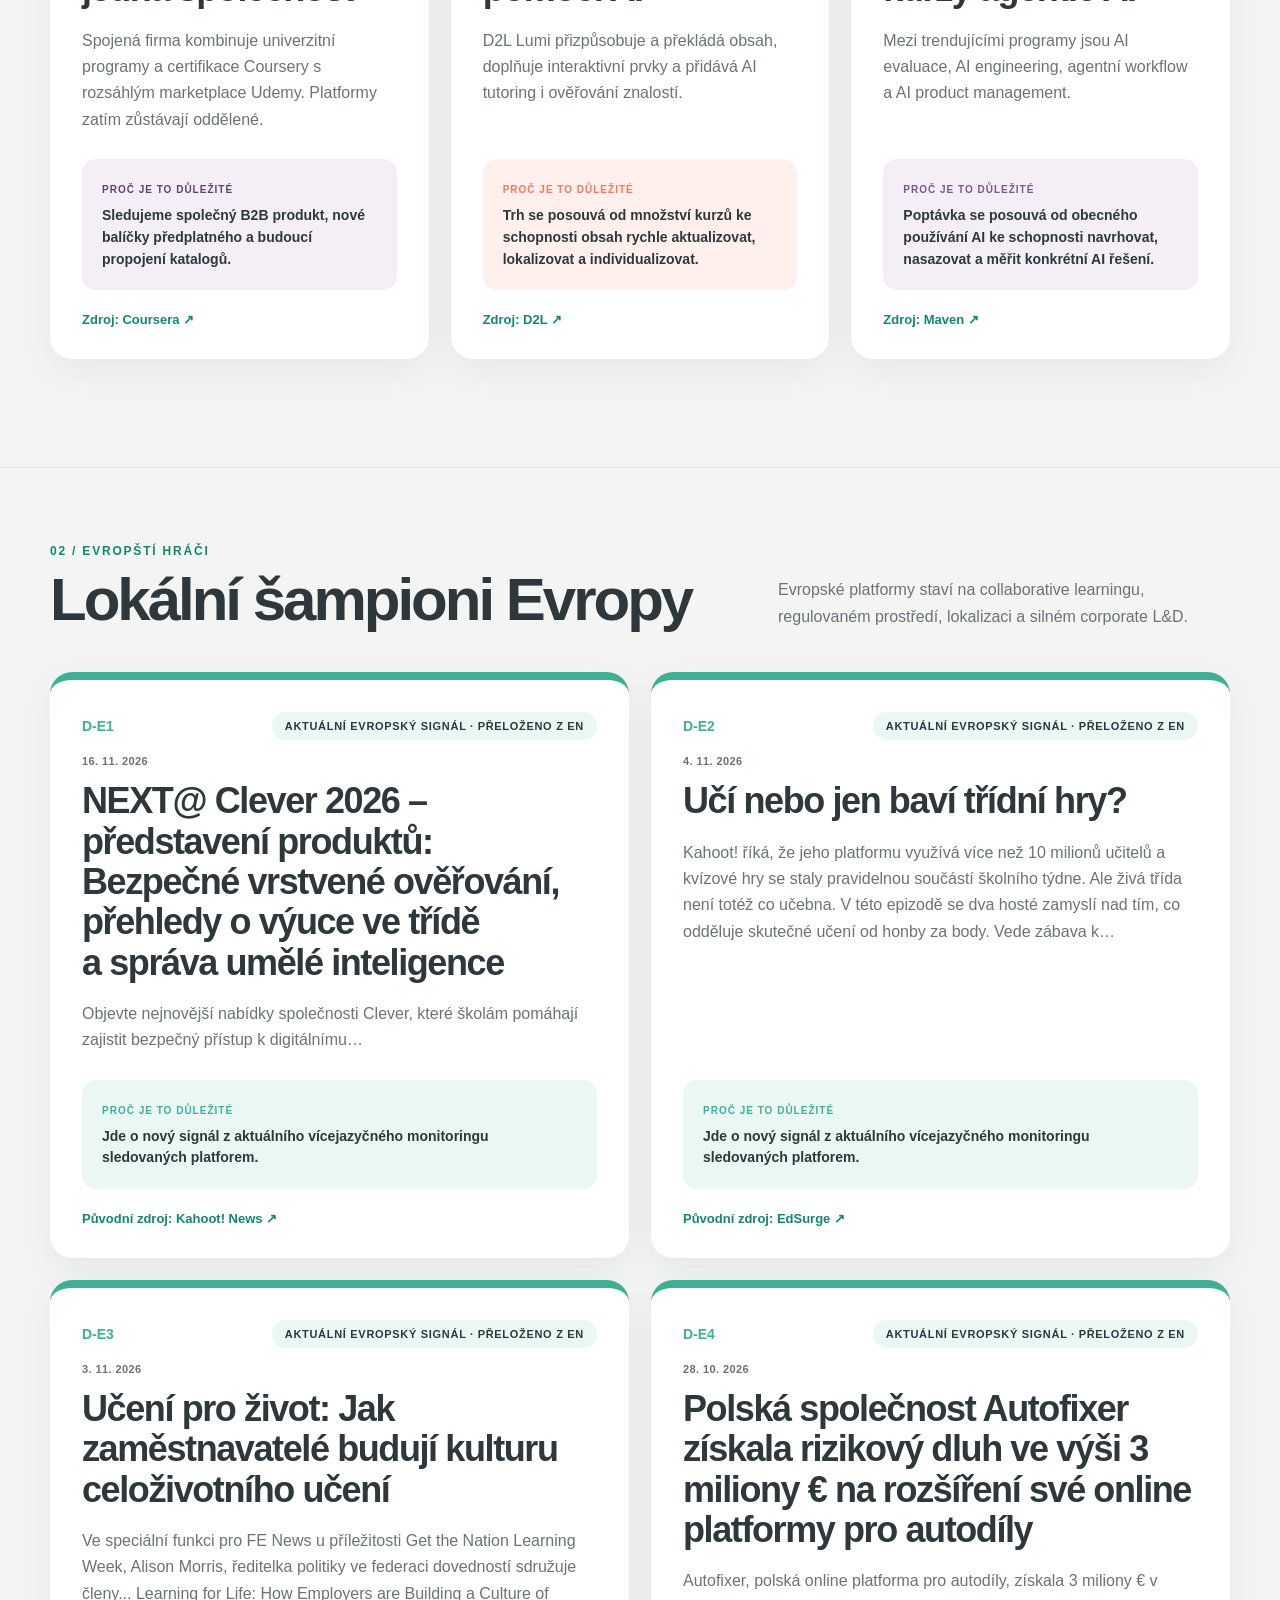
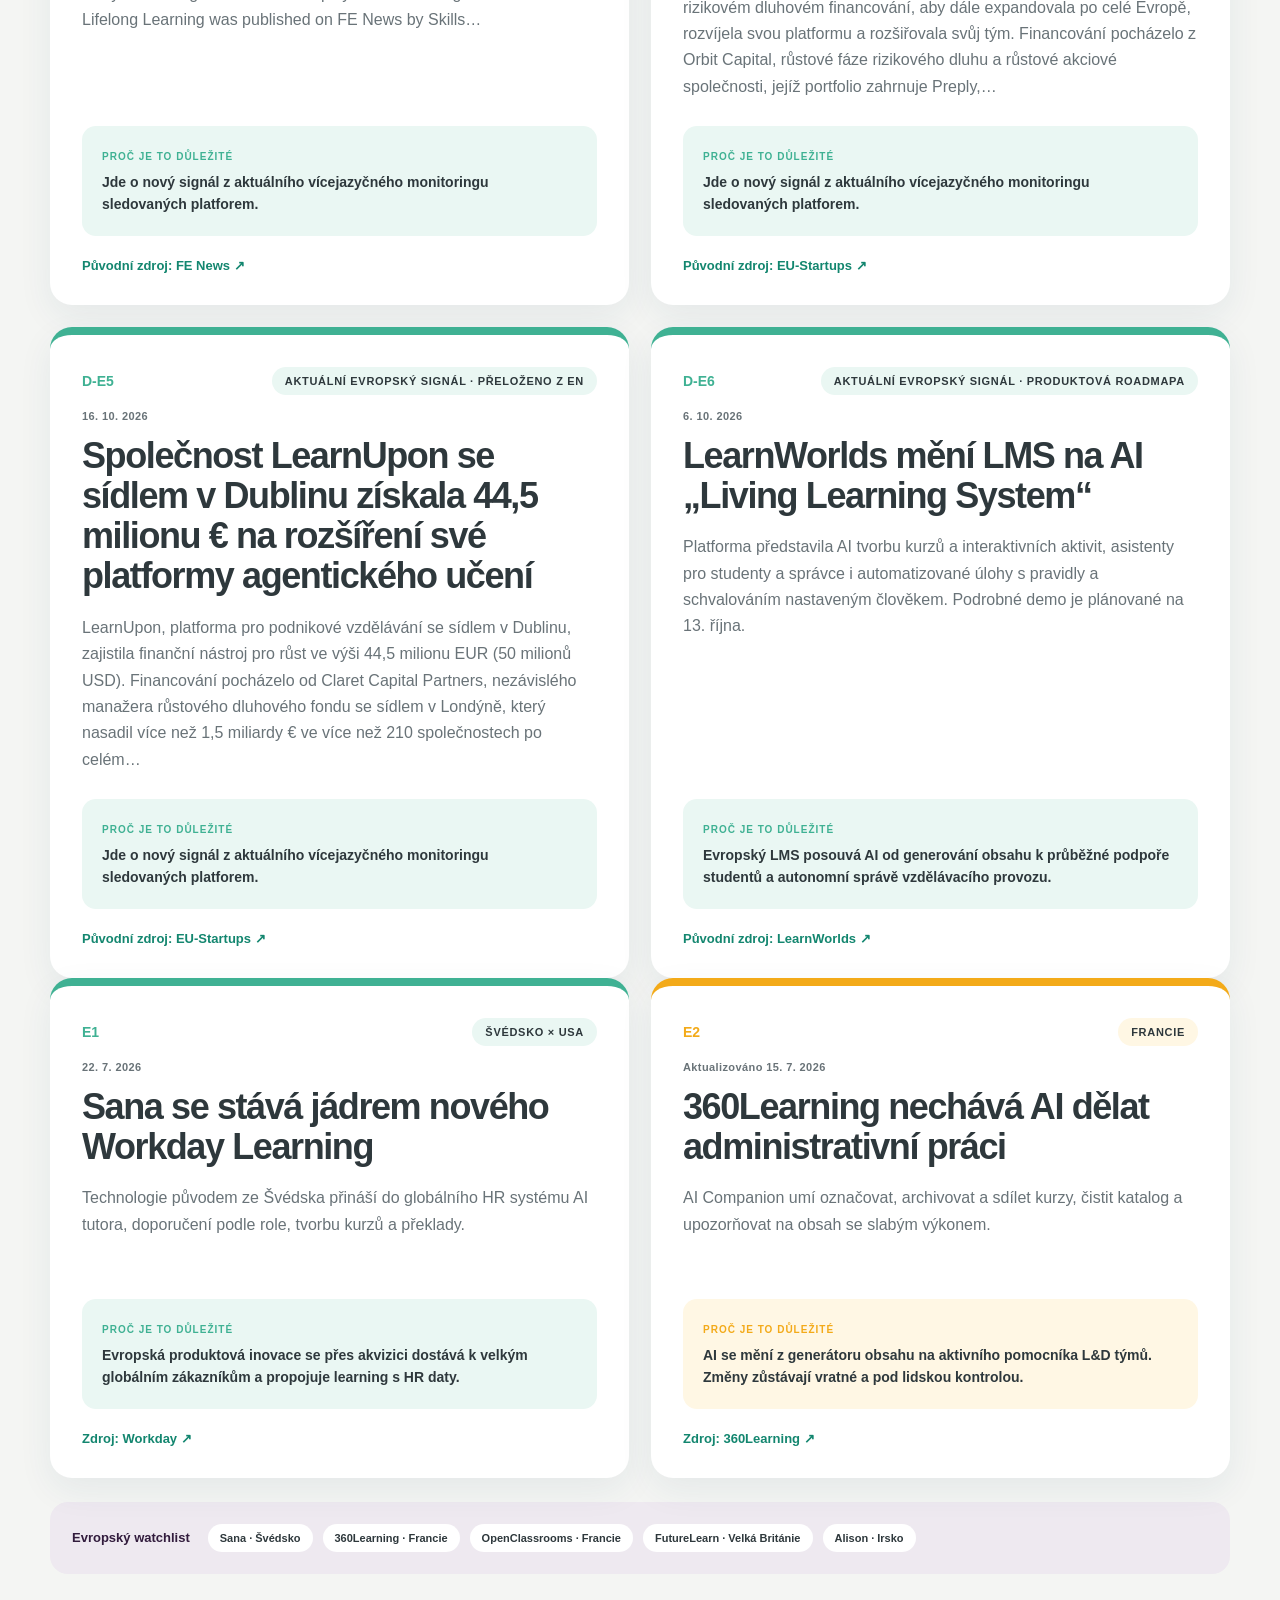
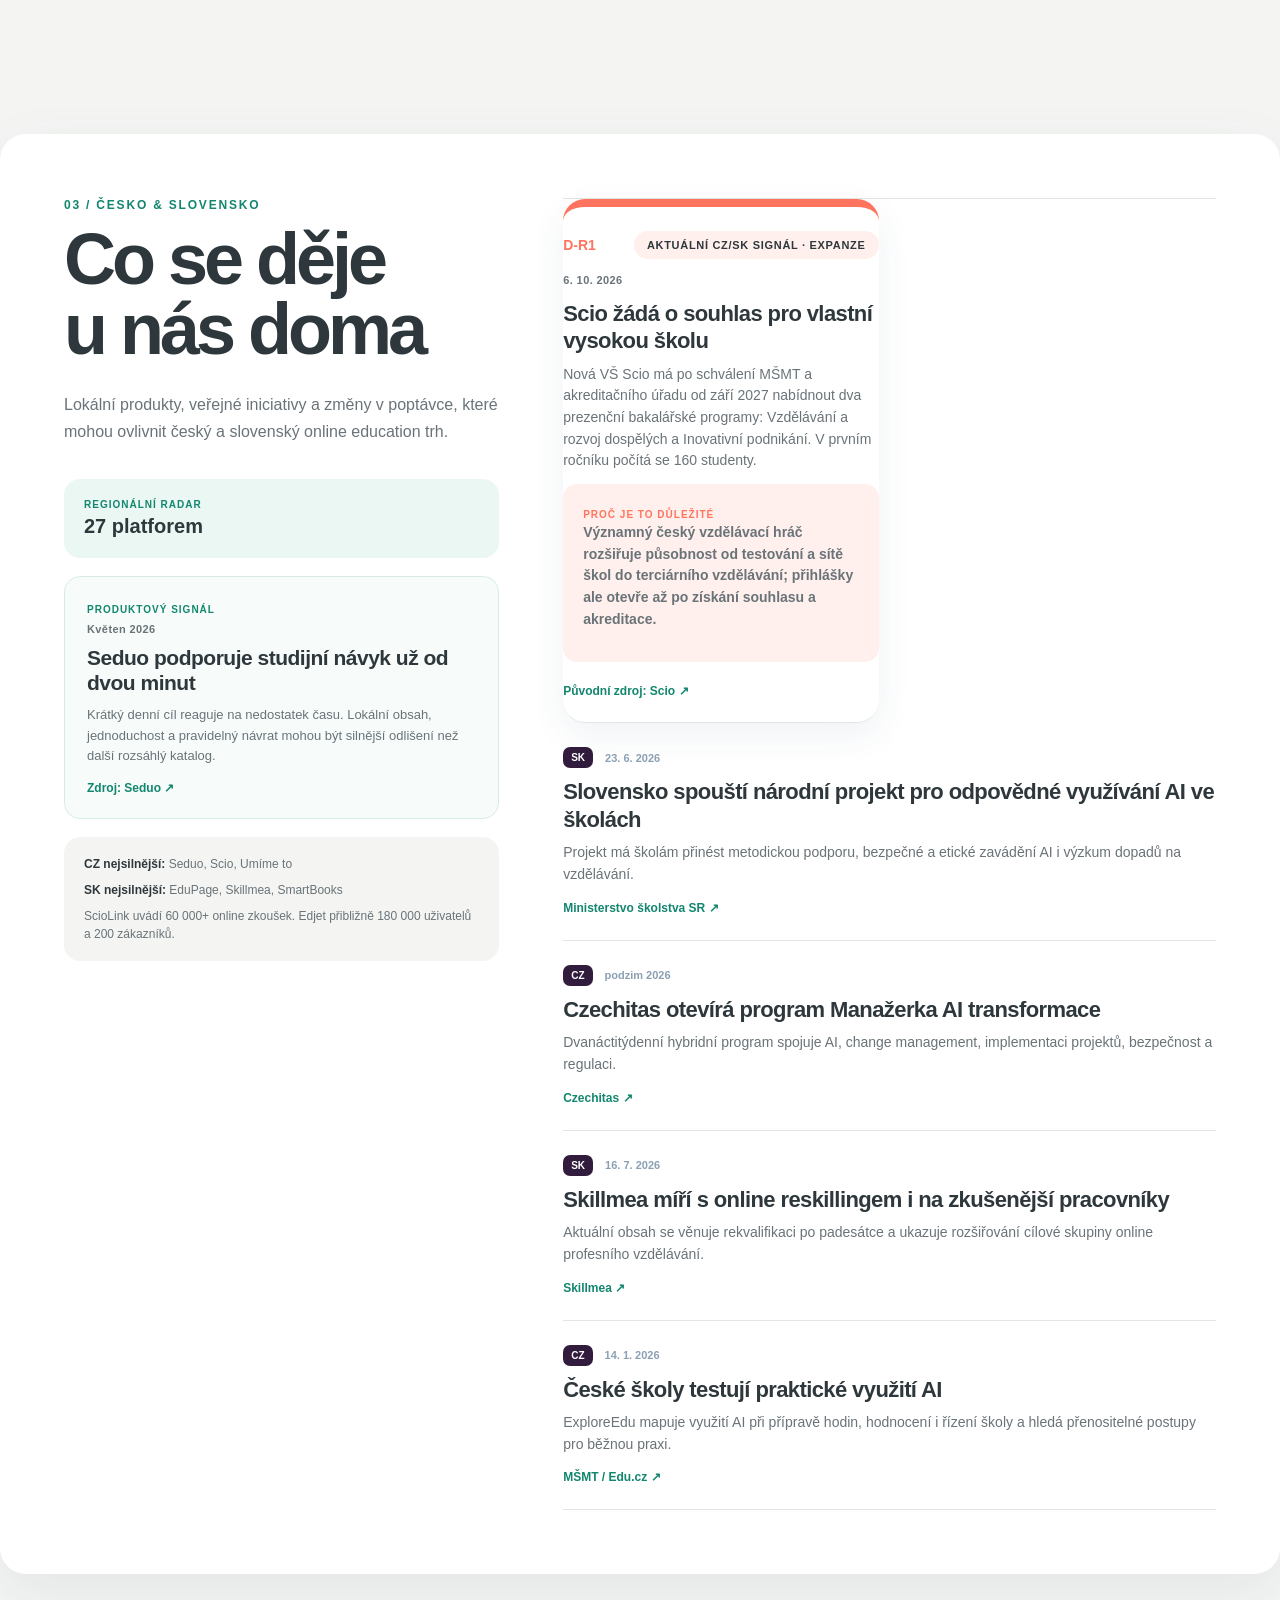
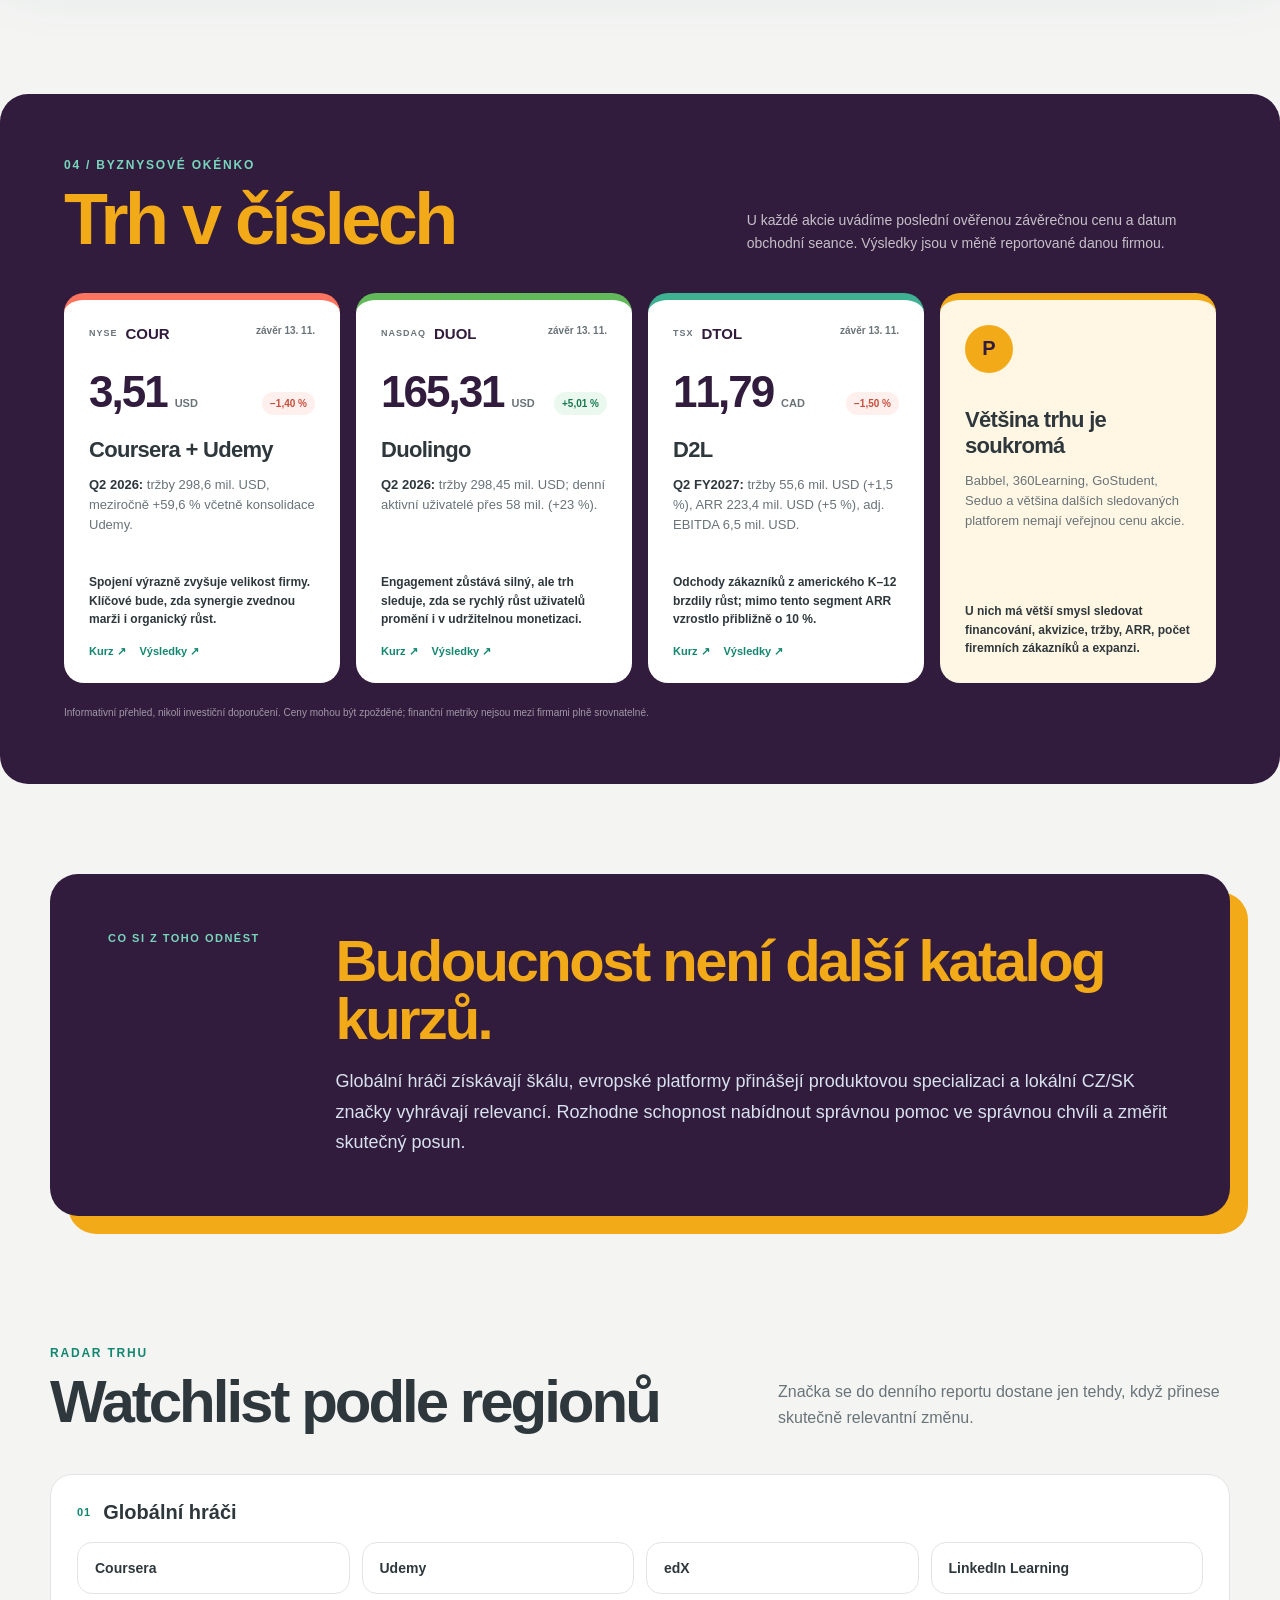
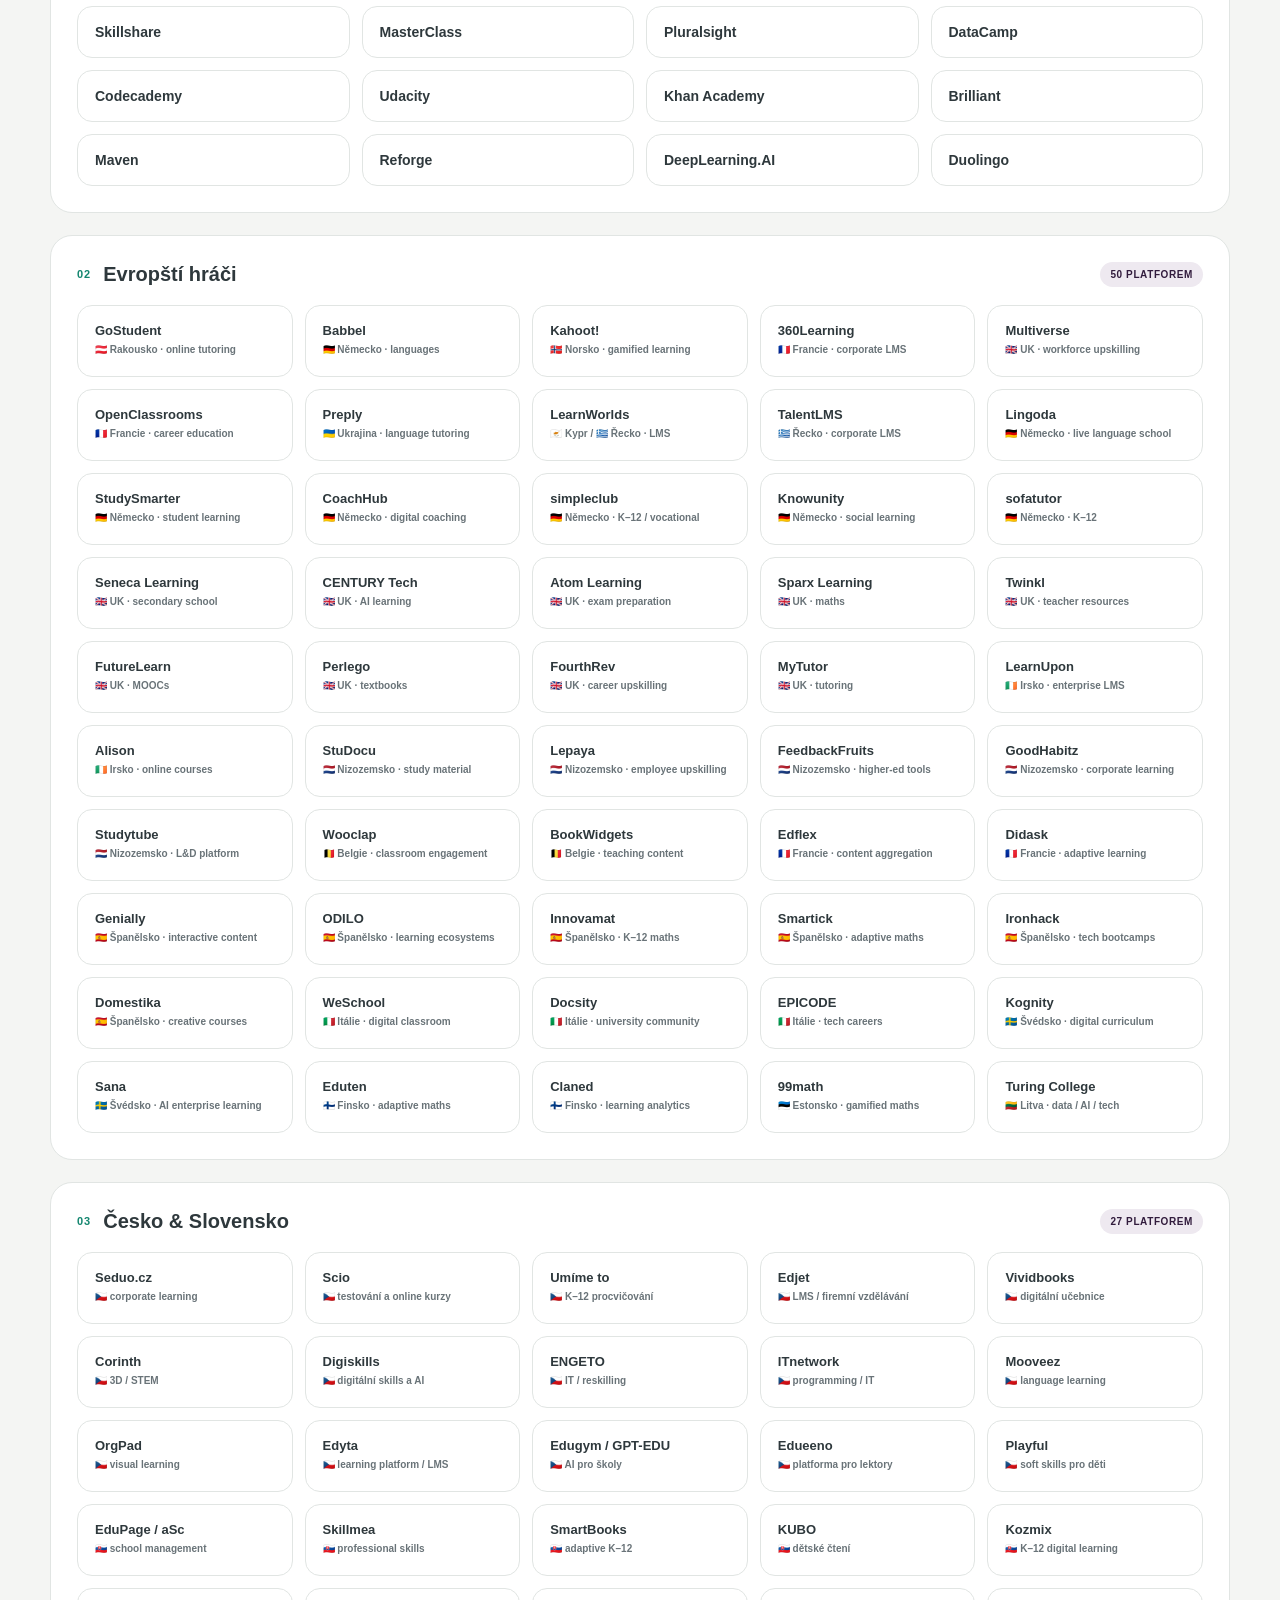
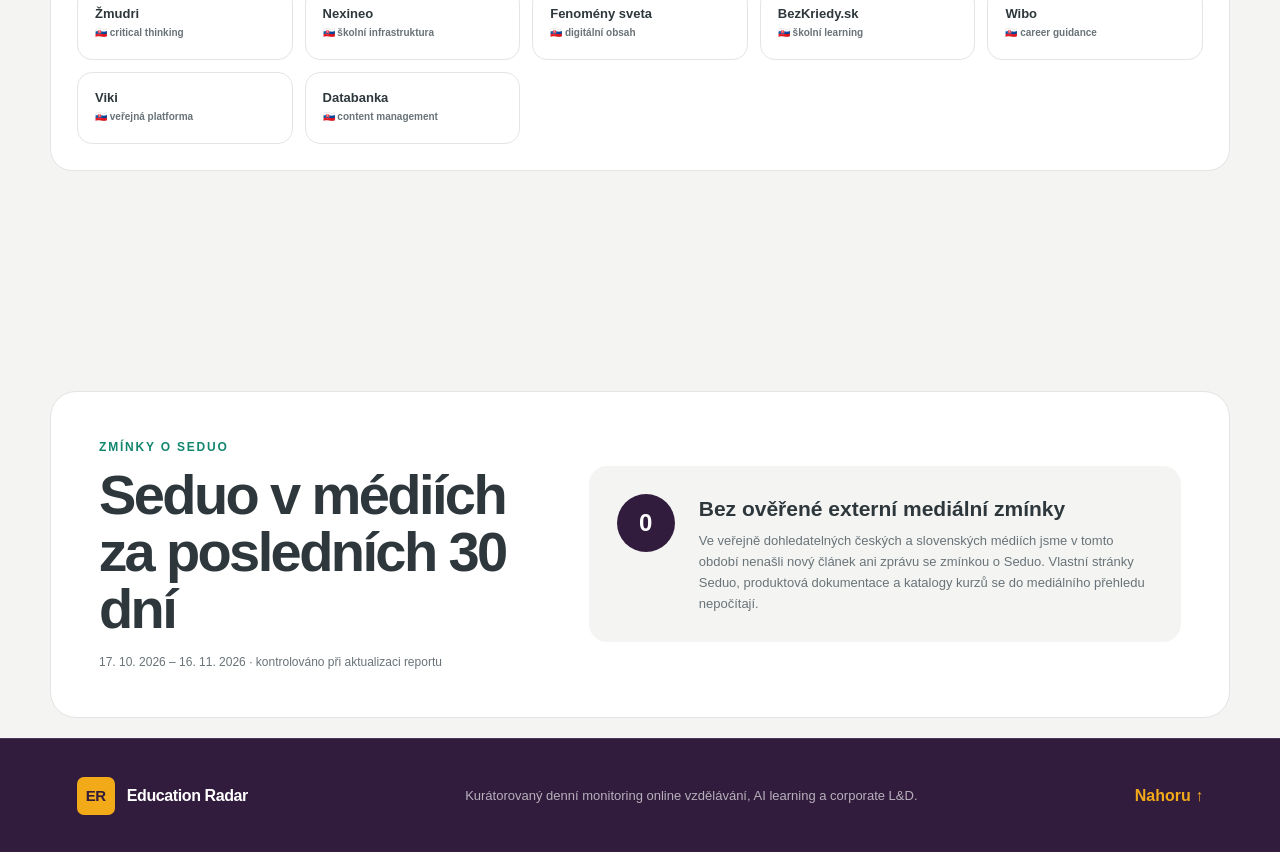
==== commit 206b351b: "Automaticky aktualizovat Education Radar" ====
--- a/index.html
+++ b/index.html
@@ -20,7 +20,7 @@
       <p class="eyebrow"><span></span>Denní přehled trhu online vzdělávání</p>
       <h1>Co dnes hýbe<br><em>Education trhem?</em></h1>
       <p class="lede">Krátký výběr důležitých změn, produktových novinek a trendů. Česky, s kontextem a bez informačního šumu.</p>
-      <div class="dateRow"><span class="dateBadge">Aktualizováno 13. listopadu 2026</span><span class="updateText">v 17:51 · Europe/Prague</span></div>
+      <div class="dateRow"><span class="dateBadge">Aktualizováno 16. listopadu 2026</span><span class="updateText">v 20:03 · Europe/Prague</span></div>
     </div>
     <aside class="heroCard" aria-label="Dnešní hlavní signál">
       <div class="signalIcon">↗</div><p>Nejsilnější signál dne</p><h2>Vzdělávání se přesouvá přímo do práce.</h2><div class="miniLine"></div><span>AI tutor · skills data · automatizace L&amp;D</span>
@@ -28,10 +28,10 @@
   </section>
 
   <section class="summary" aria-label="Dnešní souhrn">
-    <div><strong>3</strong><span>úrovně trhu</span></div><div><strong>93</strong><span>sledovaných platforem</span></div><div><strong>1</strong><span>nová zpráva za 72 h</span></div>
+    <div><strong>3</strong><span>úrovně trhu</span></div><div><strong>93</strong><span>sledovaných platforem</span></div><div><strong>2</strong><span>nové zprávy za 72 h</span></div>
   </section>
 
-  <section class="dailyStatus" aria-label="Stav dnešní aktualizace"><span>Aktualizace 13. 11.</span><div><strong>Dnes zachycen 1 nový ověřený signál.</strong><p>Nové položky jsou přeložené do češtiny a odkazují přímo na původní článek. Prošlo 23 z 25 přímých zdrojů v jazycích čeština, němčina, angličtina, španělština, francouzština, slovenština.</p></div></section>
+  <section class="dailyStatus" aria-label="Stav dnešní aktualizace"><span>Aktualizace 16. 11.</span><div><strong>Dnes zachyceny 2 nové ověřené signály.</strong><p>Nové položky jsou přeložené do češtiny a odkazují přímo na původní článek. Prošlo 24 z 25 přímých zdrojů v jazycích čeština, němčina, angličtina, španělština, francouzština, slovenština.</p></div></section>
 
   <nav class="segmentNav" aria-label="Části reportu">
     <a href="#global"><small>01</small><strong>Globální hráči</strong><span>Největší platformy a světové trendy</span></a>
@@ -44,12 +44,12 @@
     <div class="sectionHead"><div><p class="kicker">01 / Globální hráči</p><h2>Co hýbe světovým trhem</h2></div><p>Konsolidace, AI personalizace a nové profesní dovednosti u platforem s globálním dosahem.</p></div>
 <!-- AUTO:GLOBAL:START -->
 <div class="signalGrid autoDailySignals" aria-label="Posledních šest automatických zpráv">
-<article class="signalCard blue"><div class="cardTop"><span class="number">D-G1</span><span class="tag">Aktuální globální signál · přeloženo z EN</span></div><time class="articleDate" datetime="2026-11-12">12. 11. 2026</time><h3>Coursera propustí 10 % zaměstnanců, což je druhé kolo propouštění od fúze s Udemy</h3><p>Podle našich odhadů se dvě kola propouštění od fúze týkají téměř 500 lidí, což představuje přibližně 18 % celkového počtu zaměstnanců. Příspěvek Coursera propustí 10 % zaměstnanců, což je druhé kolo propouštění od fúze s Udemy byl nejprve zveřejněn na The Report by Class Central…</p><div class="impact"><span>Proč je to důležité</span><p>Jde o nový signál z aktuálního vícejazyčného monitoringu sledovaných platforem.</p></div><a href="https://www.classcentral.com/report/coursera-second-post-merger-layoffs/" target="_blank" rel="noreferrer">Původní zdroj: Class Central Report ↗</a></article>
-<article class="signalCard blue"><div class="cardTop"><span class="number">D-G2</span><span class="tag">Aktuální globální signál · přeloženo z EN</span></div><time class="articleDate" datetime="2026-11-04">4. 11. 2026</time><h3>Coursera a Udemy přinášejí zákazníkům Workday učení zarovnané na práci s certifikovanou integrací</h3><p>Dnes s radostí oznamujeme, že Coursera a Udemy nyní nabízejí certifikovanou integraci s Workday, což zákazníkům Workday usnadňuje budování AI, technických, obchodních a vůdčích dovedností, které jejich organizace potřebují. Integrace přináší kvalitní učení od předních…</p><div class="impact"><span>Proč je to důležité</span><p>Jde o nový signál z aktuálního vícejazyčného monitoringu sledovaných platforem.</p></div><a href="https://blog.coursera.org/workday-certified-integration/" target="_blank" rel="noreferrer">Původní zdroj: Coursera Blog ↗</a></article>
-<article class="signalCard blue"><div class="cardTop"><span class="number">D-G3</span><span class="tag">Aktuální globální signál · vedení</span></div><time class="articleDate" datetime="2026-10-26">26. 10. 2026</time><h3>Coursera jmenovala Amy Weisenbach novou marketingovou ředitelkou</h3><p>Amy Weisenbach nastoupí 30. listopadu jako Chief Marketing Officer. Přichází z The New York Times, kde vedla marketing portfolia News, Games, Cooking, Audio, Wirecutter a The Athletic; dříve působila také ve Wilson Sporting Goods, Beam Suntory a Unileveru.</p><div class="impact"><span>Proč je to důležité</span><p>Jmenování přichází během integrace Coursery a Udemy. Zkušenost se škálováním digitálního předplatného má podpořit objevování nabídky, zapojení uživatelů a růst spojené vzdělávací platformy.</p></div><a href="https://blog.coursera.org/welcoming-amy-weisenbach-as-courseras-new-chief-marketing-officer/" target="_blank" rel="noreferrer">Původní zdroj: Coursera Blog ↗</a></article>
-<article class="signalCard blue"><div class="cardTop"><span class="number">D-G4</span><span class="tag">Aktuální globální signál · produktové funkce</span></div><time class="articleDate" datetime="2026-10-19">19. 10. 2026</time><h3>Duolingo přidává obrazové kartičky, odměny pro avatary a rozbor šachových partií</h3><p>Image Flashcards procvičují aktivní vybavení slov pomocí obrázku a odpovědi nahlas. Avatar Suits odměňují pokrok během časově omezených akcí a Game Review vrací hráče ke klíčovým tahům v šachové partii, aby sami našli lepší řešení.</p><div class="impact"><span>Proč je to důležité</span><p>Duolingo rozšiřuje produkt ve třech směrech: efektivnější vybavování slov, dlouhodobou motivaci přes sběratelské odměny a praktickou zpětnou vazbu v šachu.</p></div><a href="https://blog.duolingo.com/october-2026-update/" target="_blank" rel="noreferrer">Původní zdroj: Duolingo Blog ↗</a></article>
-<article class="signalCard blue"><div class="cardTop"><span class="number">D-G5</span><span class="tag">Aktuální globální signál · platforma a obsah</span></div><time class="articleDate" datetime="2026-10-06">6. 10. 2026</time><h3>Coursera a Udemy přidávají přes 30 programů a nové nástroje pro autory</h3><p>Nové programy propojují AI dovednosti s komunikací, vedením, právem a etikou. Udemy zároveň spouští placené komunity pro instruktory a Coursera zpřístupňuje partnerům AI tvorbu dialogů a role-play scénářů.</p><div class="impact"><span>Proč je to důležité</span><p>První společné fórum Coursery a Udemy ukazuje konkrétní sbližování nabídky i produktů po spojení obou platforem.</p></div><a href="https://blog.coursera.org/announcing-30-new-programs-across-coursera-and-udemy-to-help-learners-build-ai-and-human-skills/" target="_blank" rel="noreferrer">Původní zdroj: Coursera Blog ↗</a></article>
-<article class="signalCard blue"><div class="cardTop"><span class="number">D-G6</span><span class="tag">Aktuální globální signál · partnerství</span></div><time class="articleDate" datetime="2026-10-05">5. 10. 2026</time><h3>Anthropic spouští na Coursera deset bezplatných AI kurzů</h3><p>Nová série míří na vývojáře, malé firmy, kreativce a učitele. Katalog Anthropic na Coursera se rozšířil z 12 na 22 kurzů a další obsah má přibývat každý měsíc.</p><div class="impact"><span>Proč je to důležité</span><p>Výrobce AI modelu vstupuje hlouběji do vzdělávání uživatelů a distribuuje specializovaný obsah přes velkou globální platformu.</p></div><a href="https://blog.coursera.org/10-free-anthropic-ai-courses-launch-today-on-coursera-with-more-coming-each-month-to-help-learners-stay-current/" target="_blank" rel="noreferrer">Původní zdroj: Coursera Blog ↗</a></article>
+<article class="signalCard blue"><div class="cardTop"><span class="number">D-G1</span><span class="tag">Aktuální globální signál · přeloženo z EN</span></div><time class="articleDate" datetime="2026-11-16">16. 11. 2026</time><h3>Coursera koupila Udemy. „Úmyslně“ je nespojila.</h3><p>Coursera očekává, že snížení nákladů dokončí dříve, ale kombinované tržby letos každé čtvrtletí klesaly. Článek Coursera koupila Udemy. „Úmyslně“ je nespojila. Poprvé zveřejněno v The Report by Class Central…</p><div class="impact"><span>Proč je to důležité</span><p>Jde o nový signál z aktuálního vícejazyčného monitoringu sledovaných platforem.</p></div><a href="https://www.classcentral.com/report/coursera-q3-2026/" target="_blank" rel="noreferrer">Původní zdroj: Class Central Report ↗</a></article>
+<article class="signalCard blue"><div class="cardTop"><span class="number">D-G2</span><span class="tag">Aktuální globální signál · přeloženo z EN</span></div><time class="articleDate" datetime="2026-11-12">12. 11. 2026</time><h3>Coursera propustí 10 % zaměstnanců, což je druhé kolo propouštění od fúze s Udemy</h3><p>Podle našich odhadů se dvě kola propouštění od fúze týkají téměř 500 lidí, což představuje přibližně 18 % celkového počtu zaměstnanců. Příspěvek Coursera propustí 10 % zaměstnanců, což je druhé kolo propouštění od fúze s Udemy byl nejprve zveřejněn na The Report by Class Central…</p><div class="impact"><span>Proč je to důležité</span><p>Jde o nový signál z aktuálního vícejazyčného monitoringu sledovaných platforem.</p></div><a href="https://www.classcentral.com/report/coursera-second-post-merger-layoffs/" target="_blank" rel="noreferrer">Původní zdroj: Class Central Report ↗</a></article>
+<article class="signalCard blue"><div class="cardTop"><span class="number">D-G3</span><span class="tag">Aktuální globální signál · přeloženo z EN</span></div><time class="articleDate" datetime="2026-11-04">4. 11. 2026</time><h3>Coursera a Udemy přinášejí zákazníkům Workday učení zarovnané na práci s certifikovanou integrací</h3><p>Dnes s radostí oznamujeme, že Coursera a Udemy nyní nabízejí certifikovanou integraci s Workday, což zákazníkům Workday usnadňuje budování AI, technických, obchodních a vůdčích dovedností, které jejich organizace potřebují. Integrace přináší kvalitní učení od předních…</p><div class="impact"><span>Proč je to důležité</span><p>Jde o nový signál z aktuálního vícejazyčného monitoringu sledovaných platforem.</p></div><a href="https://blog.coursera.org/workday-certified-integration/" target="_blank" rel="noreferrer">Původní zdroj: Coursera Blog ↗</a></article>
+<article class="signalCard blue"><div class="cardTop"><span class="number">D-G4</span><span class="tag">Aktuální globální signál · vedení</span></div><time class="articleDate" datetime="2026-10-26">26. 10. 2026</time><h3>Coursera jmenovala Amy Weisenbach novou marketingovou ředitelkou</h3><p>Amy Weisenbach nastoupí 30. listopadu jako Chief Marketing Officer. Přichází z The New York Times, kde vedla marketing portfolia News, Games, Cooking, Audio, Wirecutter a The Athletic; dříve působila také ve Wilson Sporting Goods, Beam Suntory a Unileveru.</p><div class="impact"><span>Proč je to důležité</span><p>Jmenování přichází během integrace Coursery a Udemy. Zkušenost se škálováním digitálního předplatného má podpořit objevování nabídky, zapojení uživatelů a růst spojené vzdělávací platformy.</p></div><a href="https://blog.coursera.org/welcoming-amy-weisenbach-as-courseras-new-chief-marketing-officer/" target="_blank" rel="noreferrer">Původní zdroj: Coursera Blog ↗</a></article>
+<article class="signalCard blue"><div class="cardTop"><span class="number">D-G5</span><span class="tag">Aktuální globální signál · produktové funkce</span></div><time class="articleDate" datetime="2026-10-19">19. 10. 2026</time><h3>Duolingo přidává obrazové kartičky, odměny pro avatary a rozbor šachových partií</h3><p>Image Flashcards procvičují aktivní vybavení slov pomocí obrázku a odpovědi nahlas. Avatar Suits odměňují pokrok během časově omezených akcí a Game Review vrací hráče ke klíčovým tahům v šachové partii, aby sami našli lepší řešení.</p><div class="impact"><span>Proč je to důležité</span><p>Duolingo rozšiřuje produkt ve třech směrech: efektivnější vybavování slov, dlouhodobou motivaci přes sběratelské odměny a praktickou zpětnou vazbu v šachu.</p></div><a href="https://blog.duolingo.com/october-2026-update/" target="_blank" rel="noreferrer">Původní zdroj: Duolingo Blog ↗</a></article>
+<article class="signalCard blue"><div class="cardTop"><span class="number">D-G6</span><span class="tag">Aktuální globální signál · platforma a obsah</span></div><time class="articleDate" datetime="2026-10-06">6. 10. 2026</time><h3>Coursera a Udemy přidávají přes 30 programů a nové nástroje pro autory</h3><p>Nové programy propojují AI dovednosti s komunikací, vedením, právem a etikou. Udemy zároveň spouští placené komunity pro instruktory a Coursera zpřístupňuje partnerům AI tvorbu dialogů a role-play scénářů.</p><div class="impact"><span>Proč je to důležité</span><p>První společné fórum Coursery a Udemy ukazuje konkrétní sbližování nabídky i produktů po spojení obou platforem.</p></div><a href="https://blog.coursera.org/announcing-30-new-programs-across-coursera-and-udemy-to-help-learners-build-ai-and-human-skills/" target="_blank" rel="noreferrer">Původní zdroj: Coursera Blog ↗</a></article>
     </div>
 <!-- AUTO:GLOBAL:END -->
     <div class="signalGrid">
@@ -63,12 +63,12 @@
     <div class="sectionHead"><div><p class="kicker">02 / Evropští hráči</p><h2>Lokální šampioni Evropy</h2></div><p>Evropské platformy staví na collaborative learningu, regulovaném prostředí, lokalizaci a silném corporate L&amp;D.</p></div>
 <!-- AUTO:EUROPE:START -->
 <div class="signalGrid autoDailySignals" aria-label="Posledních šest automatických zpráv">
-<article class="signalCard mint"><div class="cardTop"><span class="number">D-E1</span><span class="tag">Aktuální evropský signál · přeloženo z EN</span></div><time class="articleDate" datetime="2026-11-04">4. 11. 2026</time><h3>Učí nebo jen baví třídní hry?</h3><p>Kahoot! říká, že jeho platformu využívá více než 10 milionů učitelů a kvízové hry se staly pravidelnou součástí školního týdne. Ale živá třída není totéž co učebna. V této epizodě se dva hosté zamyslí nad tím, co odděluje skutečné učení od honby za body. Vede zábava k…</p><div class="impact"><span>Proč je to důležité</span><p>Jde o nový signál z aktuálního vícejazyčného monitoringu sledovaných platforem.</p></div><a href="https://www.edsurge.com/news/do-classroom-games-teach-or-just-entertain" target="_blank" rel="noreferrer">Původní zdroj: EdSurge ↗</a></article>
-<article class="signalCard mint"><div class="cardTop"><span class="number">D-E2</span><span class="tag">Aktuální evropský signál · přeloženo z EN</span></div><time class="articleDate" datetime="2026-11-03">3. 11. 2026</time><h3>Učení pro život: Jak zaměstnavatelé budují kulturu celoživotního učení</h3><p>Ve speciální funkci pro FE News u příležitosti Get the Nation Learning Week, Alison Morris, ředitelka politiky ve federaci dovedností sdružuje členy... Learning for Life: How Employers are Building a Culture of Lifelong Learning was published on FE News by Skills…</p><div class="impact"><span>Proč je to důležité</span><p>Jde o nový signál z aktuálního vícejazyčného monitoringu sledovaných platforem.</p></div><a href="https://www.fenews.co.uk/exclusive/learning-for-life-how-employers-are-building-a-culture-of-lifelong-learning/" target="_blank" rel="noreferrer">Původní zdroj: FE News ↗</a></article>
-<article class="signalCard mint"><div class="cardTop"><span class="number">D-E3</span><span class="tag">Aktuální evropský signál · přeloženo z EN</span></div><time class="articleDate" datetime="2026-10-28">28. 10. 2026</time><h3>Polská společnost Autofixer získala rizikový dluh ve výši 3 miliony € na rozšíření své online platformy pro autodíly</h3><p>Autofixer, polská online platforma pro autodíly, získala 3 miliony € v rizikovém dluhovém financování, aby dále expandovala po celé Evropě, rozvíjela svou platformu a rozšiřovala svůj tým. Financování pocházelo z Orbit Capital, růstové fáze rizikového dluhu a růstové akciové společnosti, jejíž portfolio zahrnuje Preply,…</p><div class="impact"><span>Proč je to důležité</span><p>Jde o nový signál z aktuálního vícejazyčného monitoringu sledovaných platforem.</p></div><a href="https://www.eu-startups.com/2026/10/polands-autofixer-raises-e3-million-in-venture-debt-to-scale-its-online-car-parts-platform/" target="_blank" rel="noreferrer">Původní zdroj: EU-Startups ↗</a></article>
-<article class="signalCard mint"><div class="cardTop"><span class="number">D-E4</span><span class="tag">Aktuální evropský signál · přeloženo z EN</span></div><time class="articleDate" datetime="2026-10-16">16. 10. 2026</time><h3>Společnost LearnUpon se sídlem v Dublinu získala 44,5 milionu € na rozšíření své platformy agentického učení</h3><p>LearnUpon, platforma pro podnikové vzdělávání se sídlem v Dublinu, zajistila finanční nástroj pro růst ve výši 44,5 milionu EUR (50 milionů USD). Financování pocházelo od Claret Capital Partners, nezávislého manažera růstového dluhového fondu se sídlem v Londýně, který nasadil více než 1,5 miliardy € ve více než 210 společnostech po celém…</p><div class="impact"><span>Proč je to důležité</span><p>Jde o nový signál z aktuálního vícejazyčného monitoringu sledovaných platforem.</p></div><a href="https://www.eu-startups.com/2026/10/dublin-based-learnupon-secures-e44-5-million-to-scale-its-agentic-learning-platform/" target="_blank" rel="noreferrer">Původní zdroj: EU-Startups ↗</a></article>
-<article class="signalCard mint"><div class="cardTop"><span class="number">D-E5</span><span class="tag">Aktuální evropský signál · produktová roadmapa</span></div><time class="articleDate" datetime="2026-10-06">6. 10. 2026</time><h3>LearnWorlds mění LMS na AI „Living Learning System“</h3><p>Platforma představila AI tvorbu kurzů a interaktivních aktivit, asistenty pro studenty a správce i automatizované úlohy s pravidly a schvalováním nastaveným člověkem. Podrobné demo je plánované na 13. října.</p><div class="impact"><span>Proč je to důležité</span><p>Evropský LMS posouvá AI od generování obsahu k průběžné podpoře studentů a autonomní správě vzdělávacího provozu.</p></div><a href="https://www.learnworlds.com/resources/webinars/ai-changes-lms/" target="_blank" rel="noreferrer">Původní zdroj: LearnWorlds ↗</a></article>
-<article class="signalCard mint"><div class="cardTop"><span class="number">D-E6</span><span class="tag">Aktuální evropský signál · přeloženo z EN</span></div><time class="articleDate" datetime="2026-09-29">29. 9. 2026</time><h3>Co je nového v TalentLMS: Září 2026 Aktualizace produktů</h3><p>TL;DR Váš software by měl usnadnit správu školení bez ohledu na to, jak moc váš tým roste. To je způsob myšlení, který stojí za každou novou aktualizací TalentLMS. Vydání z července 2026 se zaměřilo na rychlejší budování a poskytování učení: Video AI v TalentCraft, hlubší spojení mezi TalentLMS a…</p><div class="impact"><span>Proč je to důležité</span><p>Jde o nový signál z aktuálního vícejazyčného monitoringu sledovaných platforem.</p></div><a href="https://www.talentlms.com/blog/talentlms-september-2026-release/" target="_blank" rel="noreferrer">Původní zdroj: TalentLMS Blog ↗</a></article>
+<article class="signalCard mint"><div class="cardTop"><span class="number">D-E1</span><span class="tag">Aktuální evropský signál · přeloženo z EN</span></div><time class="articleDate" datetime="2026-11-16">16. 11. 2026</time><h3>NEXT@ Clever 2026 – představení produktů: Bezpečné vrstvené ověřování, přehledy o výuce ve třídě a správa umělé inteligence</h3><p>Objevte nejnovější nabídky společnosti Clever, které školám pomáhají zajistit bezpečný přístup k digitálnímu…</p><div class="impact"><span>Proč je to důležité</span><p>Jde o nový signál z aktuálního vícejazyčného monitoringu sledovaných platforem.</p></div><a href="https://kahoot.com/kahoot-news/next-clever-2026-product-announcements-secure-layered-authentication-classroom-insights-and-ai-governance/" target="_blank" rel="noreferrer">Původní zdroj: Kahoot! News ↗</a></article>
+<article class="signalCard mint"><div class="cardTop"><span class="number">D-E2</span><span class="tag">Aktuální evropský signál · přeloženo z EN</span></div><time class="articleDate" datetime="2026-11-04">4. 11. 2026</time><h3>Učí nebo jen baví třídní hry?</h3><p>Kahoot! říká, že jeho platformu využívá více než 10 milionů učitelů a kvízové hry se staly pravidelnou součástí školního týdne. Ale živá třída není totéž co učebna. V této epizodě se dva hosté zamyslí nad tím, co odděluje skutečné učení od honby za body. Vede zábava k…</p><div class="impact"><span>Proč je to důležité</span><p>Jde o nový signál z aktuálního vícejazyčného monitoringu sledovaných platforem.</p></div><a href="https://www.edsurge.com/news/do-classroom-games-teach-or-just-entertain" target="_blank" rel="noreferrer">Původní zdroj: EdSurge ↗</a></article>
+<article class="signalCard mint"><div class="cardTop"><span class="number">D-E3</span><span class="tag">Aktuální evropský signál · přeloženo z EN</span></div><time class="articleDate" datetime="2026-11-03">3. 11. 2026</time><h3>Učení pro život: Jak zaměstnavatelé budují kulturu celoživotního učení</h3><p>Ve speciální funkci pro FE News u příležitosti Get the Nation Learning Week, Alison Morris, ředitelka politiky ve federaci dovedností sdružuje členy... Learning for Life: How Employers are Building a Culture of Lifelong Learning was published on FE News by Skills…</p><div class="impact"><span>Proč je to důležité</span><p>Jde o nový signál z aktuálního vícejazyčného monitoringu sledovaných platforem.</p></div><a href="https://www.fenews.co.uk/exclusive/learning-for-life-how-employers-are-building-a-culture-of-lifelong-learning/" target="_blank" rel="noreferrer">Původní zdroj: FE News ↗</a></article>
+<article class="signalCard mint"><div class="cardTop"><span class="number">D-E4</span><span class="tag">Aktuální evropský signál · přeloženo z EN</span></div><time class="articleDate" datetime="2026-10-28">28. 10. 2026</time><h3>Polská společnost Autofixer získala rizikový dluh ve výši 3 miliony € na rozšíření své online platformy pro autodíly</h3><p>Autofixer, polská online platforma pro autodíly, získala 3 miliony € v rizikovém dluhovém financování, aby dále expandovala po celé Evropě, rozvíjela svou platformu a rozšiřovala svůj tým. Financování pocházelo z Orbit Capital, růstové fáze rizikového dluhu a růstové akciové společnosti, jejíž portfolio zahrnuje Preply,…</p><div class="impact"><span>Proč je to důležité</span><p>Jde o nový signál z aktuálního vícejazyčného monitoringu sledovaných platforem.</p></div><a href="https://www.eu-startups.com/2026/10/polands-autofixer-raises-e3-million-in-venture-debt-to-scale-its-online-car-parts-platform/" target="_blank" rel="noreferrer">Původní zdroj: EU-Startups ↗</a></article>
+<article class="signalCard mint"><div class="cardTop"><span class="number">D-E5</span><span class="tag">Aktuální evropský signál · přeloženo z EN</span></div><time class="articleDate" datetime="2026-10-16">16. 10. 2026</time><h3>Společnost LearnUpon se sídlem v Dublinu získala 44,5 milionu € na rozšíření své platformy agentického učení</h3><p>LearnUpon, platforma pro podnikové vzdělávání se sídlem v Dublinu, zajistila finanční nástroj pro růst ve výši 44,5 milionu EUR (50 milionů USD). Financování pocházelo od Claret Capital Partners, nezávislého manažera růstového dluhového fondu se sídlem v Londýně, který nasadil více než 1,5 miliardy € ve více než 210 společnostech po celém…</p><div class="impact"><span>Proč je to důležité</span><p>Jde o nový signál z aktuálního vícejazyčného monitoringu sledovaných platforem.</p></div><a href="https://www.eu-startups.com/2026/10/dublin-based-learnupon-secures-e44-5-million-to-scale-its-agentic-learning-platform/" target="_blank" rel="noreferrer">Původní zdroj: EU-Startups ↗</a></article>
+<article class="signalCard mint"><div class="cardTop"><span class="number">D-E6</span><span class="tag">Aktuální evropský signál · produktová roadmapa</span></div><time class="articleDate" datetime="2026-10-06">6. 10. 2026</time><h3>LearnWorlds mění LMS na AI „Living Learning System“</h3><p>Platforma představila AI tvorbu kurzů a interaktivních aktivit, asistenty pro studenty a správce i automatizované úlohy s pravidly a schvalováním nastaveným člověkem. Podrobné demo je plánované na 13. října.</p><div class="impact"><span>Proč je to důležité</span><p>Evropský LMS posouvá AI od generování obsahu k průběžné podpoře studentů a autonomní správě vzdělávacího provozu.</p></div><a href="https://www.learnworlds.com/resources/webinars/ai-changes-lms/" target="_blank" rel="noreferrer">Původní zdroj: LearnWorlds ↗</a></article>
     </div>
 <!-- AUTO:EUROPE:END -->
     <div class="signalGrid">
@@ -96,9 +96,9 @@
   <section class="businessWindow marketSection" id="business">
     <div class="businessHead"><div><p class="kicker">04 / Byznysové okénko</p><h2>Trh v číslech</h2></div><p>U každé akcie uvádíme poslední ověřenou závěrečnou cenu a datum obchodní seance. Výsledky jsou v měně reportované danou firmou.</p></div>
     <div class="businessGrid">
-      <article class="stockCard cour" data-ticker="COUR"><div class="stockTop"><div><span>NYSE</span><strong>COUR</strong></div><time datetime="2026-11-12">závěr 12. 11.</time></div><div class="stockPrice"><strong>3,56</strong><span>USD</span><em class="stockDown">−3,00 %</em></div><h3>Coursera + Udemy</h3><p><b>Q2 2026:</b> tržby 298,6 mil. USD, meziročně +59,6 % včetně konsolidace Udemy.</p><div class="businessComment">Spojení výrazně zvyšuje velikost firmy. Klíčové bude, zda synergie zvednou marži i organický růst.</div><div class="sourceRow"><a href="https://www.nasdaq.com/market-activity/stocks/cour/historical" target="_blank" rel="noreferrer">Kurz ↗</a><a href="https://investor.coursera.com/financials/quarterly-results/default.aspx" target="_blank" rel="noreferrer">Výsledky ↗</a></div></article>
-      <article class="stockCard duol" data-ticker="DUOL"><div class="stockTop"><div><span>NASDAQ</span><strong>DUOL</strong></div><time datetime="2026-11-12">závěr 12. 11.</time></div><div class="stockPrice"><strong>157,42</strong><span>USD</span><em class="stockDown">−4,08 %</em></div><h3>Duolingo</h3><p><b>Q2 2026:</b> tržby 298,45 mil. USD; denní aktivní uživatelé přes 58 mil. (+23 %).</p><div class="businessComment">Engagement zůstává silný, ale trh sleduje, zda se rychlý růst uživatelů promění i v udržitelnou monetizaci.</div><div class="sourceRow"><a href="https://www.nasdaq.com/market-activity/stocks/duol/historical" target="_blank" rel="noreferrer">Kurz ↗</a><a href="https://investors.duolingo.com/events/event-details/duolingo-second-quarter-2026-earnings-call" target="_blank" rel="noreferrer">Výsledky ↗</a></div></article>
-      <article class="stockCard dtol" data-ticker="DTOL"><div class="stockTop"><div><span>TSX</span><strong>DTOL</strong></div><time datetime="2026-11-12">závěr 12. 11.</time></div><div class="stockPrice"><strong>11,97</strong><span>CAD</span><em class="stockDown">−0,75 %</em></div><h3>D2L</h3><p><b>Q2 FY2027:</b> tržby 55,6 mil. USD (+1,5 %), ARR 223,4 mil. USD (+5 %), adj. EBITDA 6,5 mil. USD.</p><div class="businessComment">Odchody zákazníků z amerického K–12 brzdily růst; mimo tento segment ARR vzrostlo přibližně o 10 %.</div><div class="sourceRow"><a href="https://money.tmx.com/quote/DTOL" target="_blank" rel="noreferrer">Kurz ↗</a><a href="https://ir.d2l.com/financials/quarterly-results/default.aspx" target="_blank" rel="noreferrer">Výsledky ↗</a></div></article>
+      <article class="stockCard cour" data-ticker="COUR"><div class="stockTop"><div><span>NYSE</span><strong>COUR</strong></div><time datetime="2026-11-13">závěr 13. 11.</time></div><div class="stockPrice"><strong>3,51</strong><span>USD</span><em class="stockDown">−1,40 %</em></div><h3>Coursera + Udemy</h3><p><b>Q2 2026:</b> tržby 298,6 mil. USD, meziročně +59,6 % včetně konsolidace Udemy.</p><div class="businessComment">Spojení výrazně zvyšuje velikost firmy. Klíčové bude, zda synergie zvednou marži i organický růst.</div><div class="sourceRow"><a href="https://www.nasdaq.com/market-activity/stocks/cour/historical" target="_blank" rel="noreferrer">Kurz ↗</a><a href="https://investor.coursera.com/financials/quarterly-results/default.aspx" target="_blank" rel="noreferrer">Výsledky ↗</a></div></article>
+      <article class="stockCard duol" data-ticker="DUOL"><div class="stockTop"><div><span>NASDAQ</span><strong>DUOL</strong></div><time datetime="2026-11-13">závěr 13. 11.</time></div><div class="stockPrice"><strong>165,31</strong><span>USD</span><em class="stockUp">+5,01 %</em></div><h3>Duolingo</h3><p><b>Q2 2026:</b> tržby 298,45 mil. USD; denní aktivní uživatelé přes 58 mil. (+23 %).</p><div class="businessComment">Engagement zůstává silný, ale trh sleduje, zda se rychlý růst uživatelů promění i v udržitelnou monetizaci.</div><div class="sourceRow"><a href="https://www.nasdaq.com/market-activity/stocks/duol/historical" target="_blank" rel="noreferrer">Kurz ↗</a><a href="https://investors.duolingo.com/events/event-details/duolingo-second-quarter-2026-earnings-call" target="_blank" rel="noreferrer">Výsledky ↗</a></div></article>
+      <article class="stockCard dtol" data-ticker="DTOL"><div class="stockTop"><div><span>TSX</span><strong>DTOL</strong></div><time datetime="2026-11-13">závěr 13. 11.</time></div><div class="stockPrice"><strong>11,79</strong><span>CAD</span><em class="stockDown">−1,50 %</em></div><h3>D2L</h3><p><b>Q2 FY2027:</b> tržby 55,6 mil. USD (+1,5 %), ARR 223,4 mil. USD (+5 %), adj. EBITDA 6,5 mil. USD.</p><div class="businessComment">Odchody zákazníků z amerického K–12 brzdily růst; mimo tento segment ARR vzrostlo přibližně o 10 %.</div><div class="sourceRow"><a href="https://money.tmx.com/quote/DTOL" target="_blank" rel="noreferrer">Kurz ↗</a><a href="https://ir.d2l.com/financials/quarterly-results/default.aspx" target="_blank" rel="noreferrer">Výsledky ↗</a></div></article>
       <article class="stockCard privateCard"><div class="privateIcon">P</div><h3>Většina trhu je soukromá</h3><p>Babbel, 360Learning, GoStudent, Seduo a většina dalších sledovaných platforem nemají veřejnou cenu akcie.</p><div class="businessComment">U nich má větší smysl sledovat financování, akvizice, tržby, ARR, počet firemních zákazníků a expanzi.</div></article>
     </div>
     <p class="businessDisclaimer">Informativní přehled, nikoli investiční doporučení. Ceny mohou být zpožděné; finanční metriky nejsou mezi firmami plně srovnatelné.</p>
@@ -134,7 +134,7 @@
   </section>
 
   <section class="mediaMentions" id="seduo-media">
-    <div><p class="kicker">Zmínky o Seduo</p><h2>Seduo v médiích za posledních 30 dní</h2><p class="mediaDate">14. 10. 2026 – 13. 11. 2026 · kontrolováno při aktualizaci reportu</p></div>
+    <div><p class="kicker">Zmínky o Seduo</p><h2>Seduo v médiích za posledních 30 dní</h2><p class="mediaDate">17. 10. 2026 – 16. 11. 2026 · kontrolováno při aktualizaci reportu</p></div>
 <!-- AUTO:SEDUO:START -->
     <article class="emptyMedia"><strong>0</strong><div><h3>Bez ověřené externí mediální zmínky</h3><p>Ve veřejně dohledatelných českých a slovenských médiích jsme v tomto období nenašli nový článek ani zprávu se zmínkou o Seduo. Vlastní stránky Seduo, produktová dokumentace a katalogy kurzů se do mediálního přehledu nepočítají.</p></div></article>
 <!-- AUTO:SEDUO:END -->
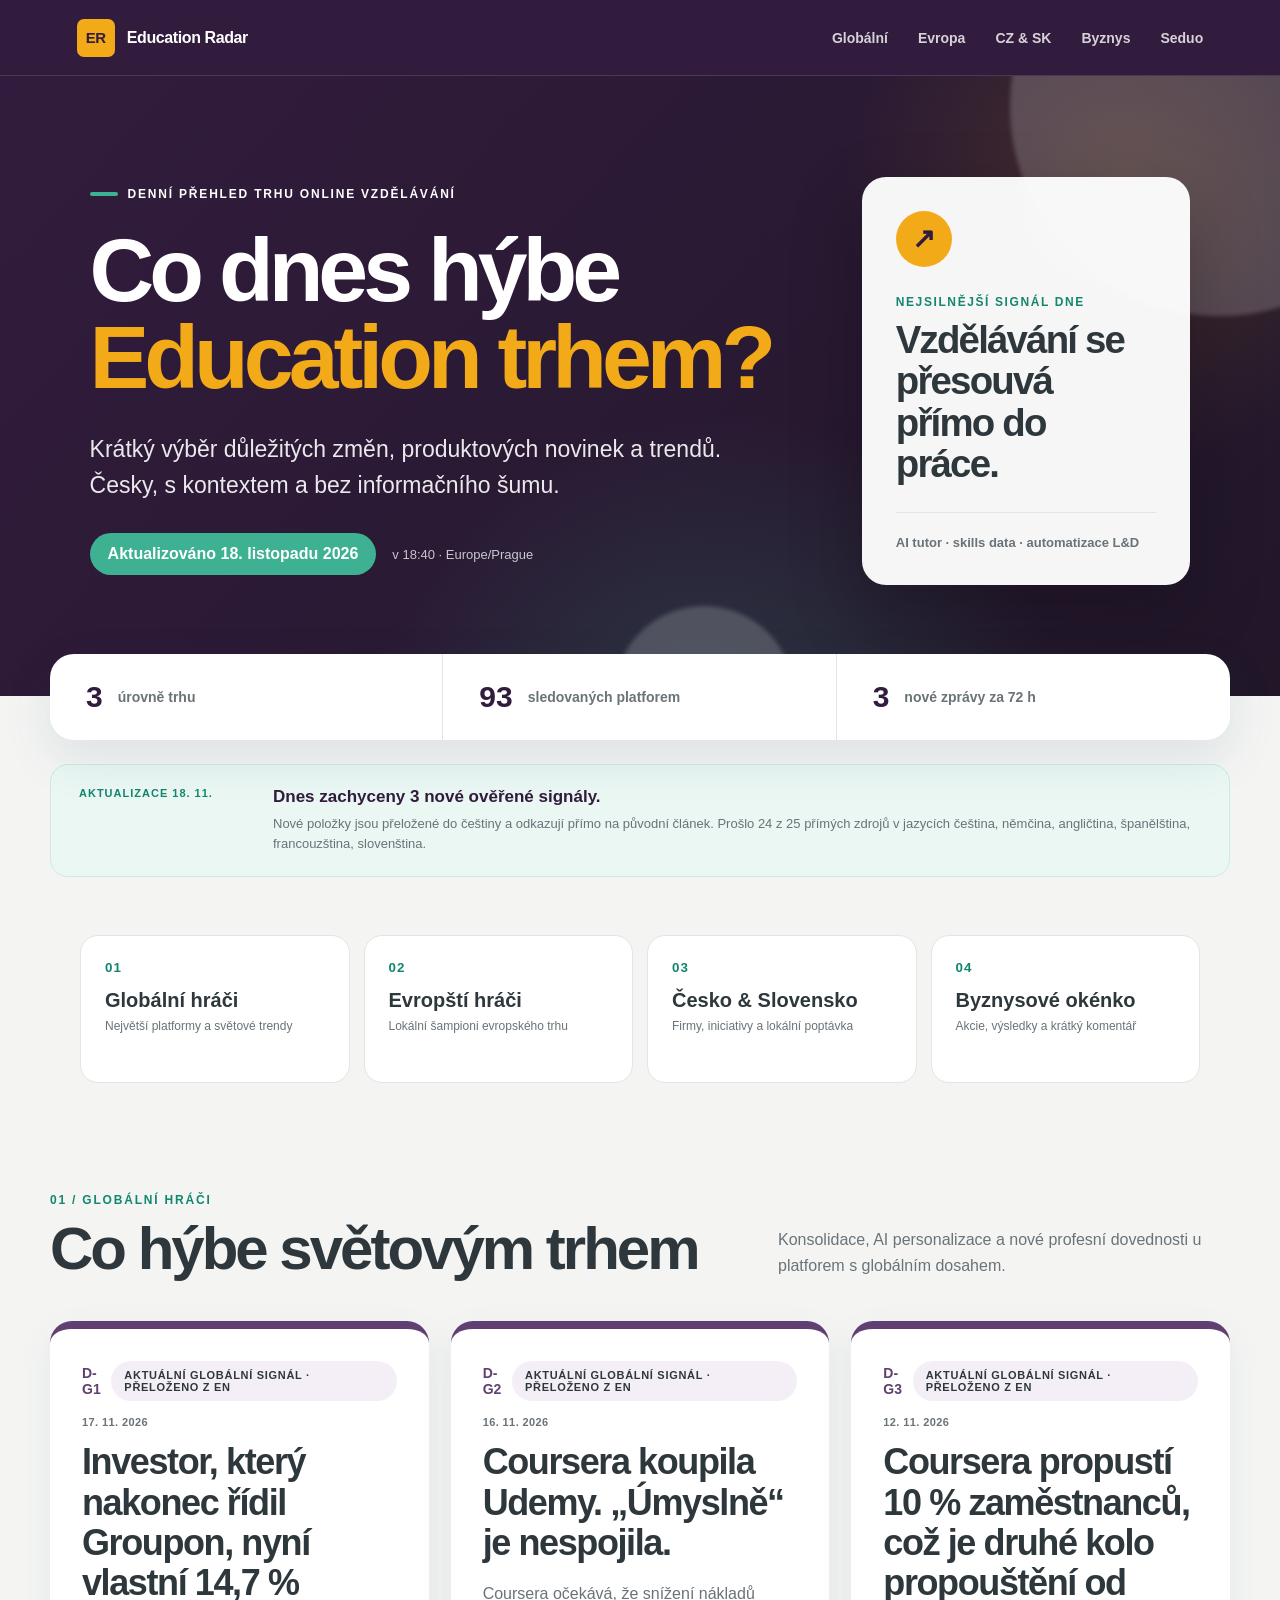
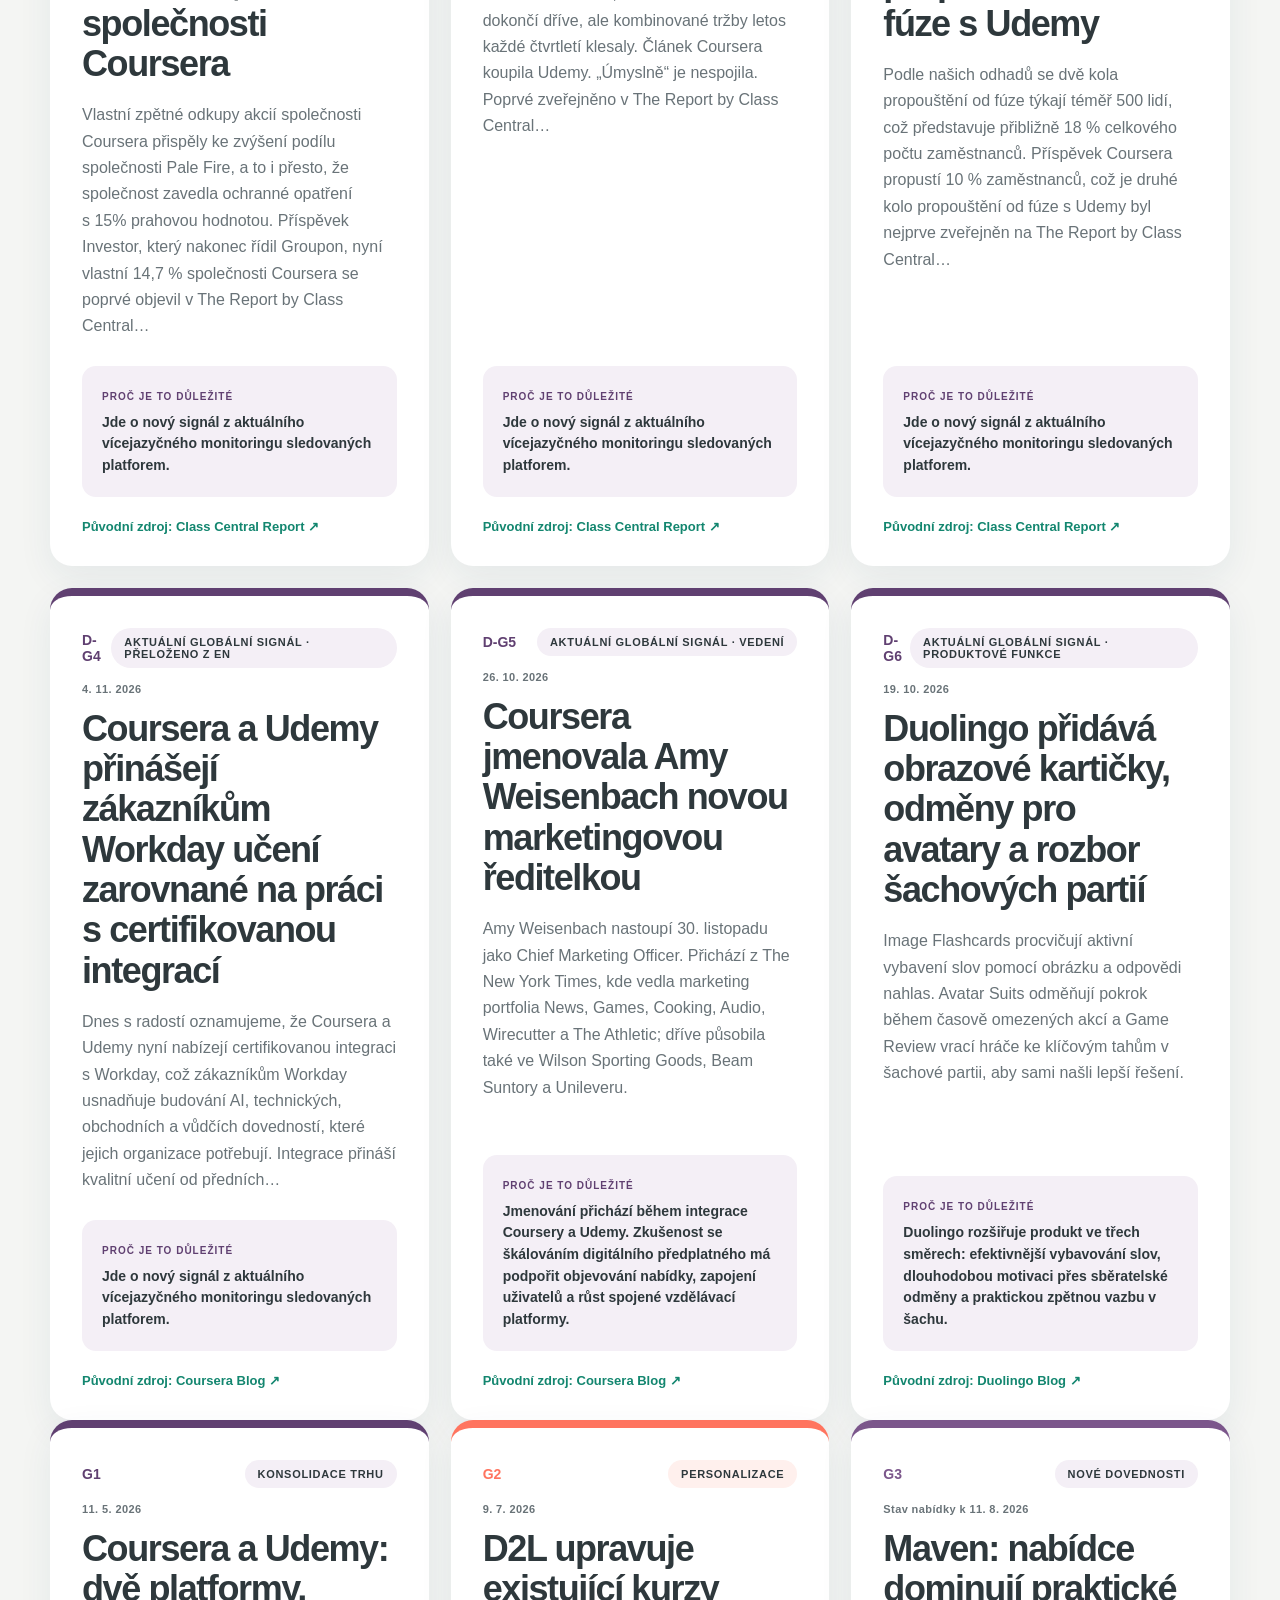
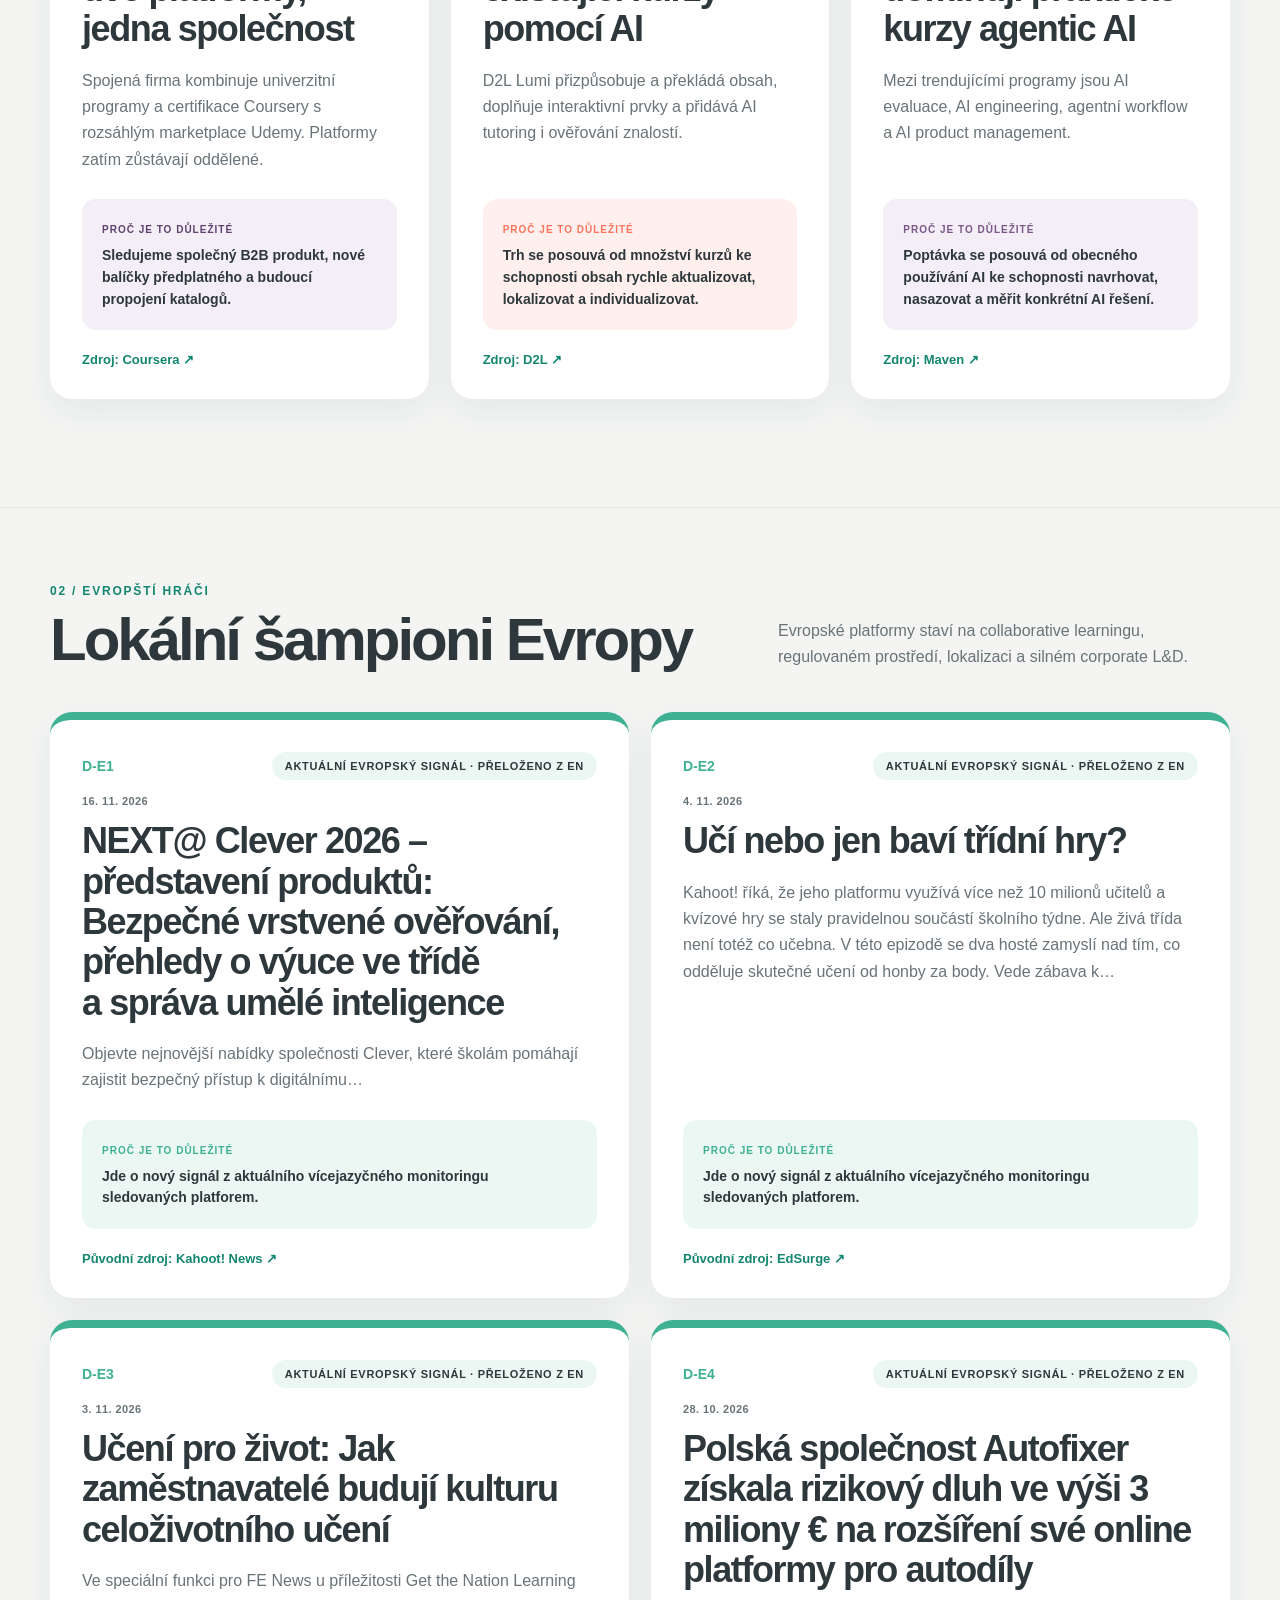
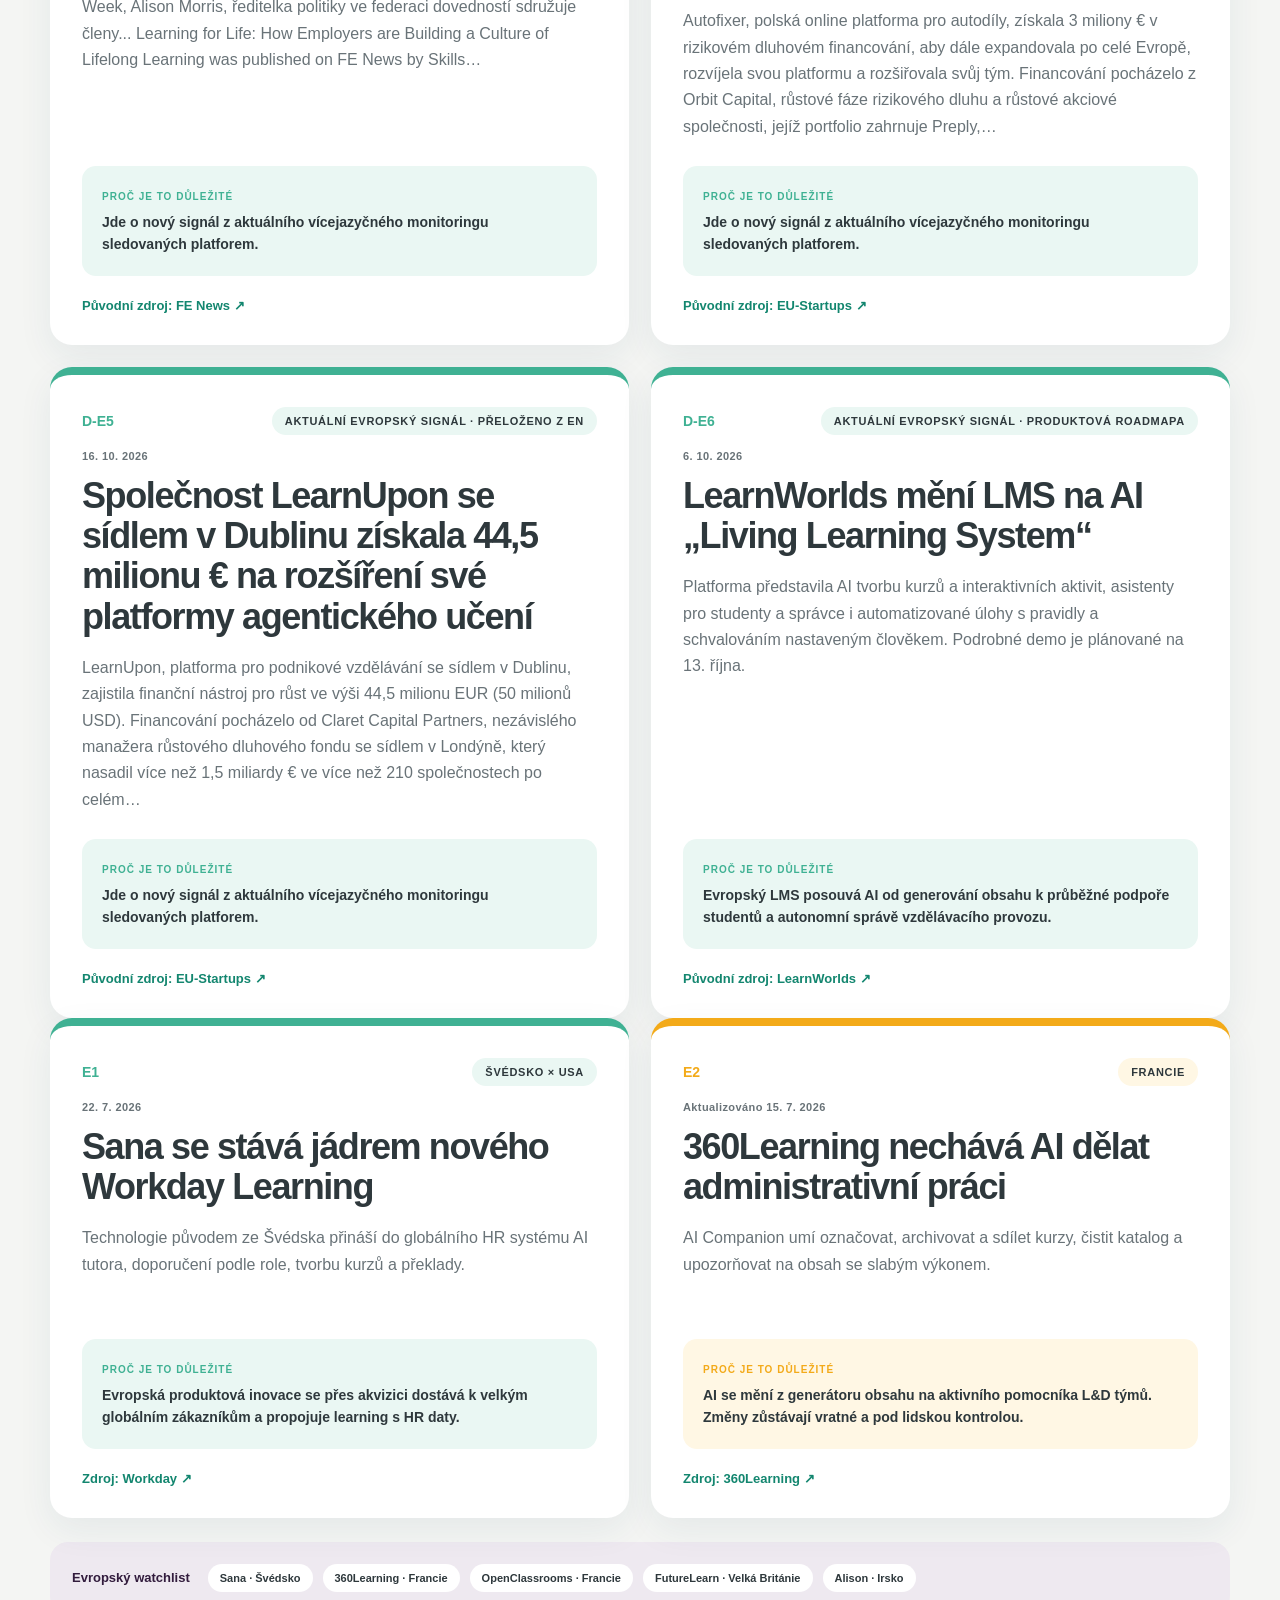
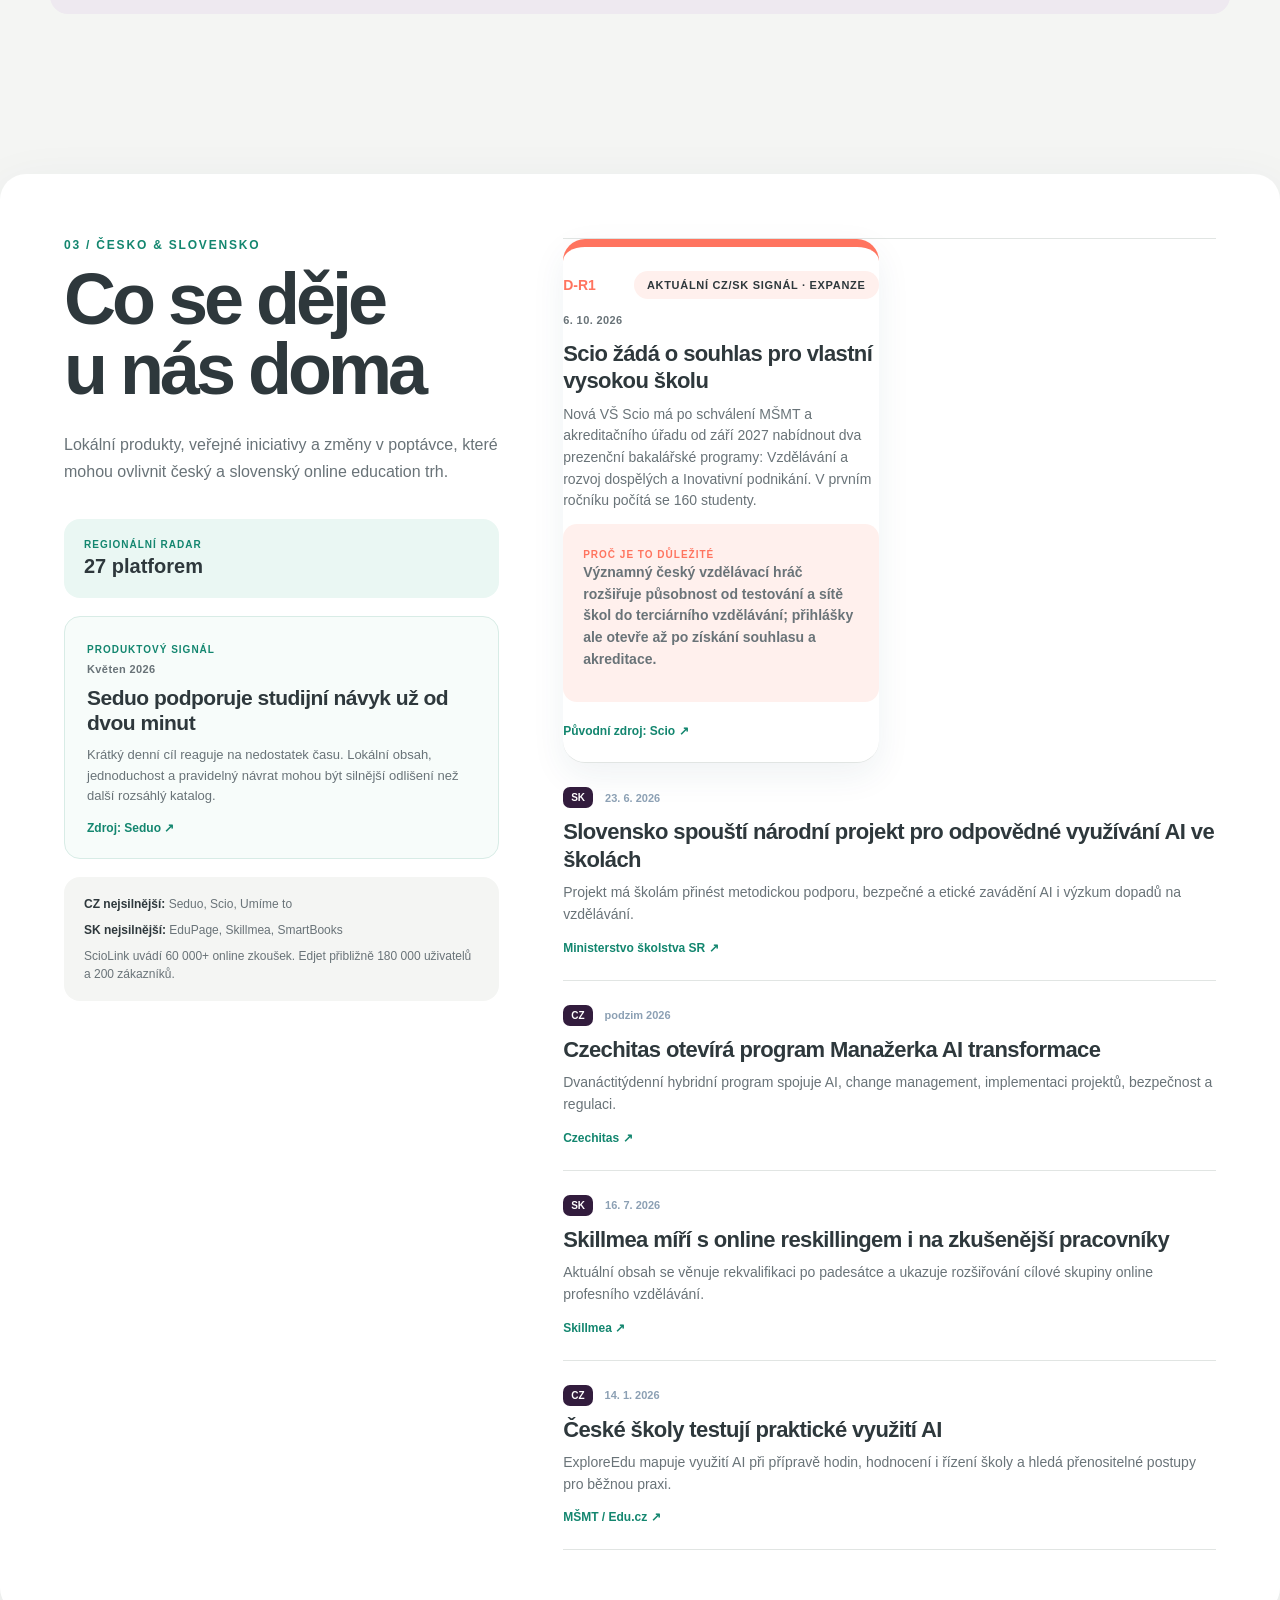
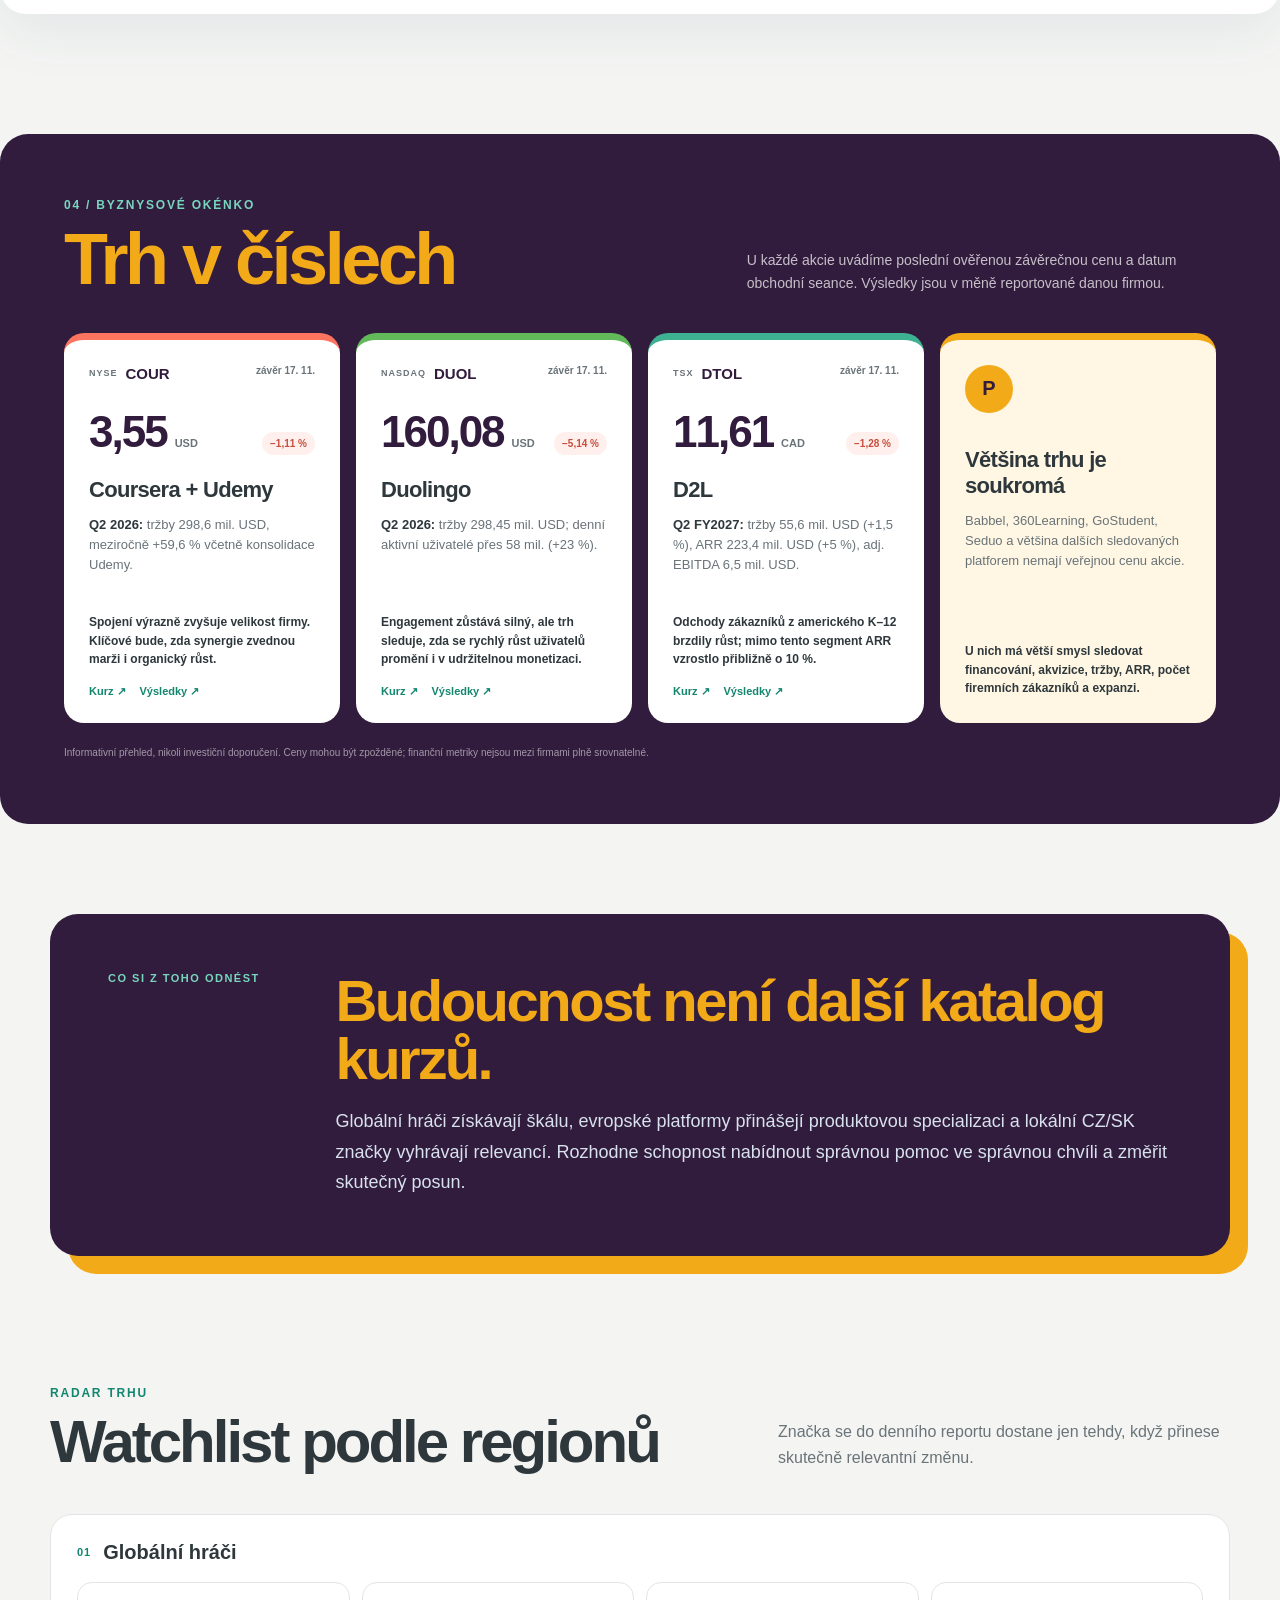
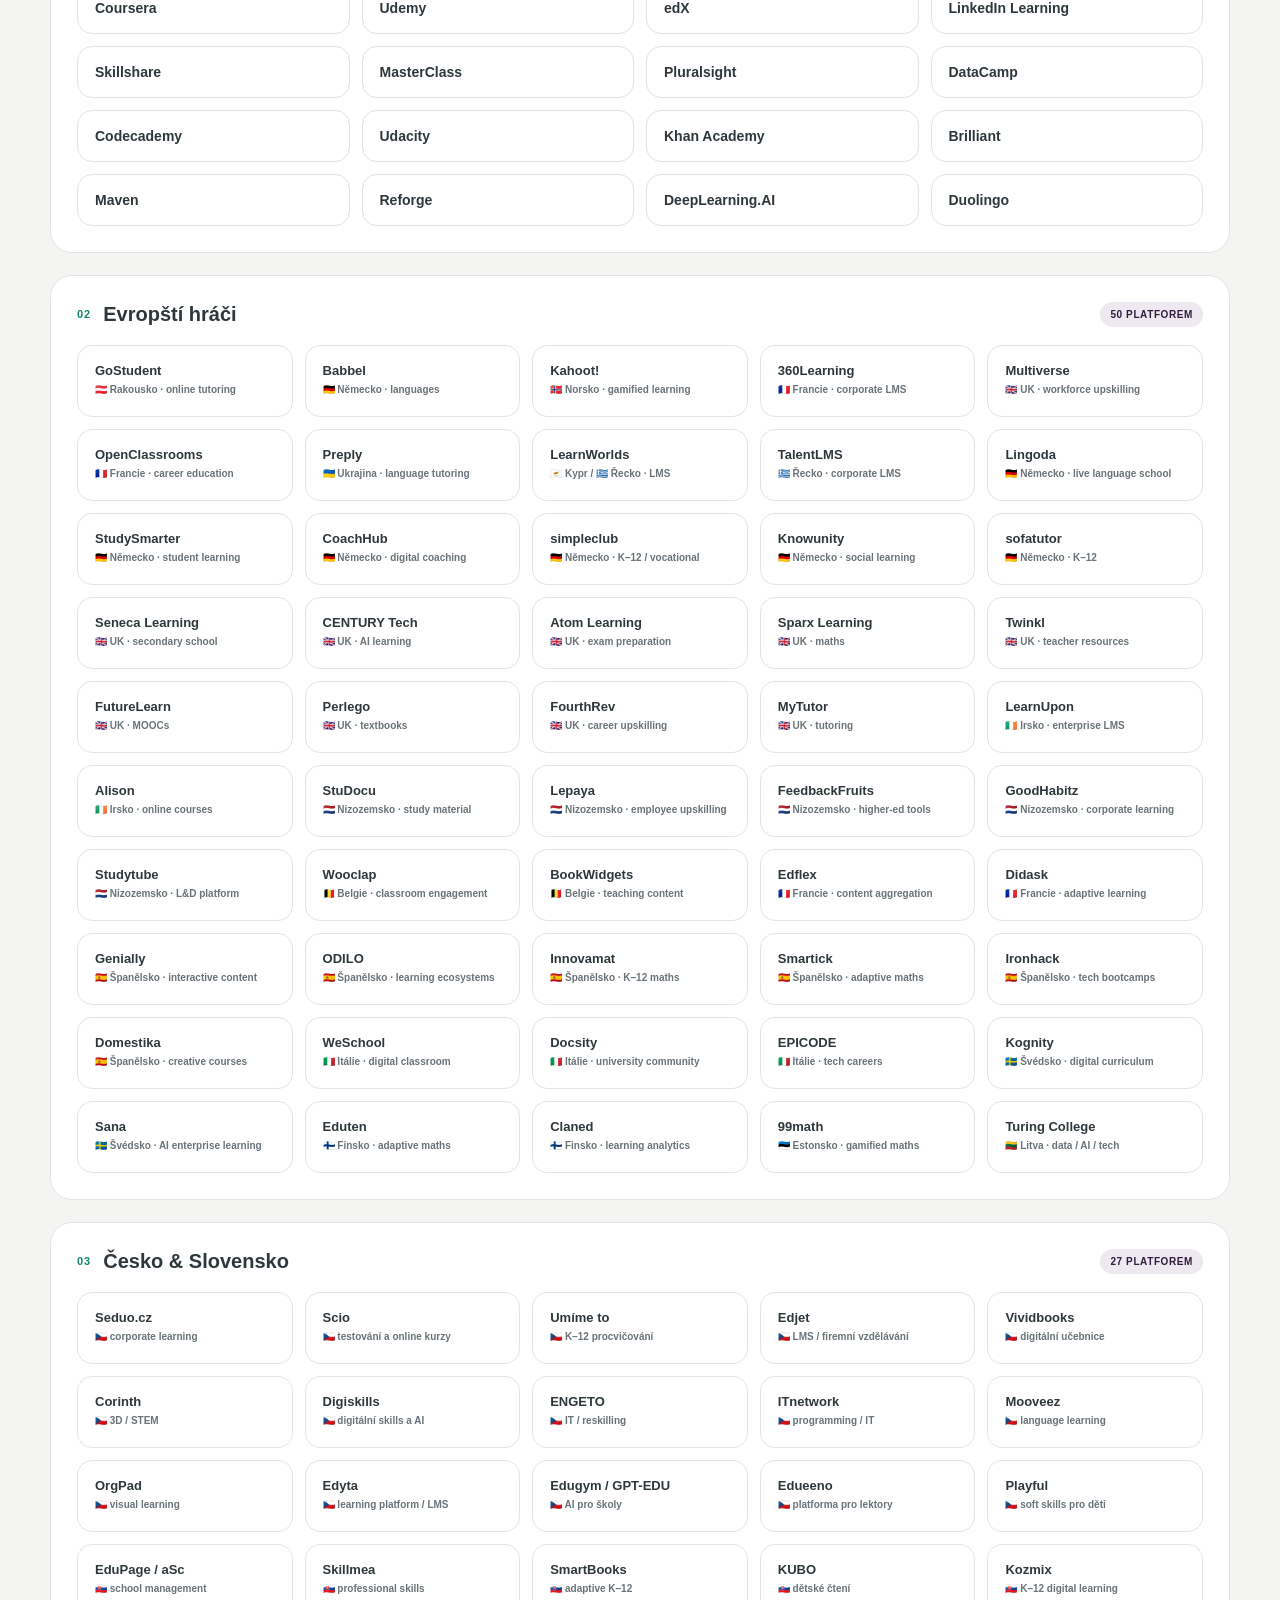
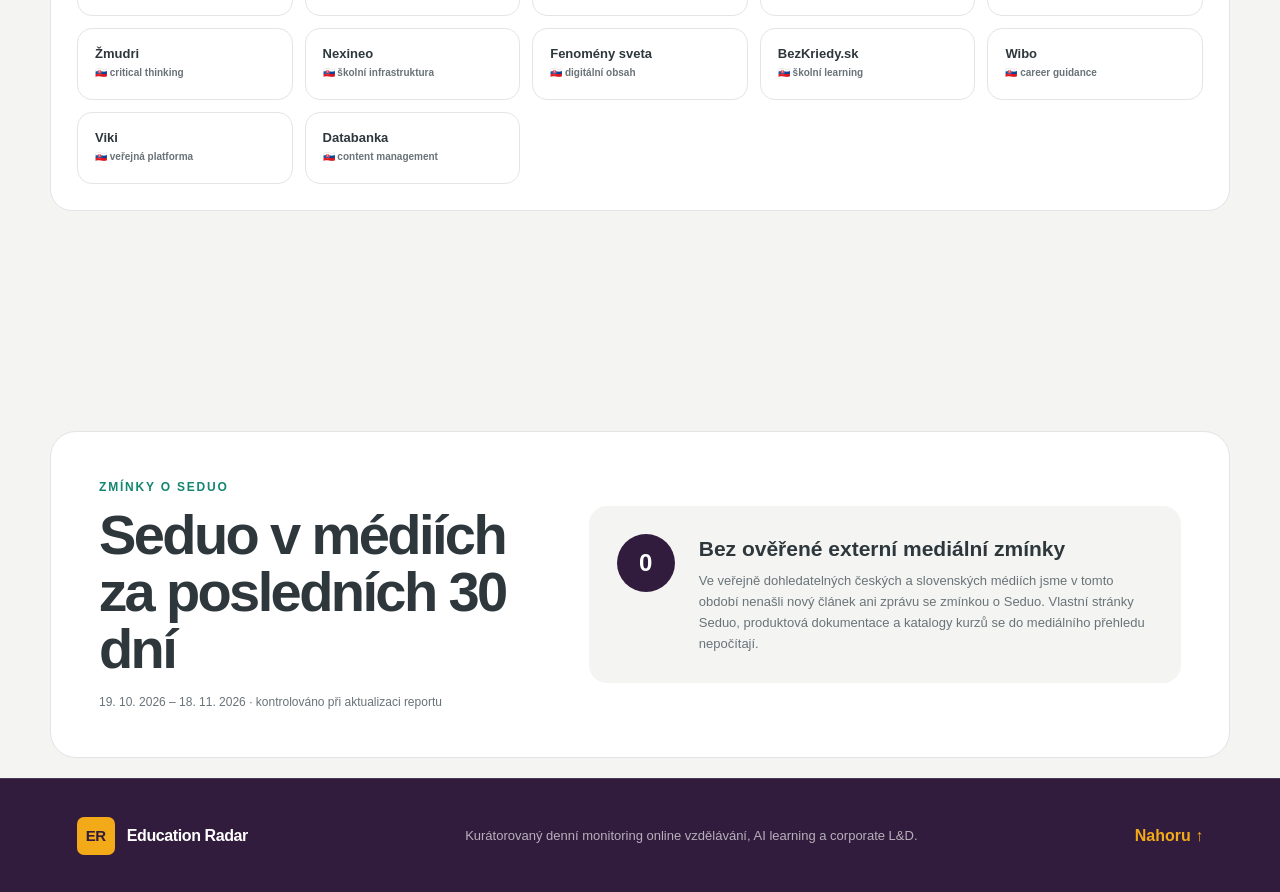
==== commit 243ca83d: "Automaticky aktualizovat Education Radar" ====
--- a/index.html
+++ b/index.html
@@ -20,7 +20,7 @@
       <p class="eyebrow"><span></span>Denní přehled trhu online vzdělávání</p>
       <h1>Co dnes hýbe<br><em>Education trhem?</em></h1>
       <p class="lede">Krátký výběr důležitých změn, produktových novinek a trendů. Česky, s kontextem a bez informačního šumu.</p>
-      <div class="dateRow"><span class="dateBadge">Aktualizováno 16. listopadu 2026</span><span class="updateText">v 20:03 · Europe/Prague</span></div>
+      <div class="dateRow"><span class="dateBadge">Aktualizováno 18. listopadu 2026</span><span class="updateText">v 18:40 · Europe/Prague</span></div>
     </div>
     <aside class="heroCard" aria-label="Dnešní hlavní signál">
       <div class="signalIcon">↗</div><p>Nejsilnější signál dne</p><h2>Vzdělávání se přesouvá přímo do práce.</h2><div class="miniLine"></div><span>AI tutor · skills data · automatizace L&amp;D</span>
@@ -28,10 +28,10 @@
   </section>
 
   <section class="summary" aria-label="Dnešní souhrn">
-    <div><strong>3</strong><span>úrovně trhu</span></div><div><strong>93</strong><span>sledovaných platforem</span></div><div><strong>2</strong><span>nové zprávy za 72 h</span></div>
+    <div><strong>3</strong><span>úrovně trhu</span></div><div><strong>93</strong><span>sledovaných platforem</span></div><div><strong>3</strong><span>nové zprávy za 72 h</span></div>
   </section>
 
-  <section class="dailyStatus" aria-label="Stav dnešní aktualizace"><span>Aktualizace 16. 11.</span><div><strong>Dnes zachyceny 2 nové ověřené signály.</strong><p>Nové položky jsou přeložené do češtiny a odkazují přímo na původní článek. Prošlo 24 z 25 přímých zdrojů v jazycích čeština, němčina, angličtina, španělština, francouzština, slovenština.</p></div></section>
+  <section class="dailyStatus" aria-label="Stav dnešní aktualizace"><span>Aktualizace 18. 11.</span><div><strong>Dnes zachyceny 3 nové ověřené signály.</strong><p>Nové položky jsou přeložené do češtiny a odkazují přímo na původní článek. Prošlo 24 z 25 přímých zdrojů v jazycích čeština, němčina, angličtina, španělština, francouzština, slovenština.</p></div></section>
 
   <nav class="segmentNav" aria-label="Části reportu">
     <a href="#global"><small>01</small><strong>Globální hráči</strong><span>Největší platformy a světové trendy</span></a>
@@ -44,12 +44,12 @@
     <div class="sectionHead"><div><p class="kicker">01 / Globální hráči</p><h2>Co hýbe světovým trhem</h2></div><p>Konsolidace, AI personalizace a nové profesní dovednosti u platforem s globálním dosahem.</p></div>
 <!-- AUTO:GLOBAL:START -->
 <div class="signalGrid autoDailySignals" aria-label="Posledních šest automatických zpráv">
-<article class="signalCard blue"><div class="cardTop"><span class="number">D-G1</span><span class="tag">Aktuální globální signál · přeloženo z EN</span></div><time class="articleDate" datetime="2026-11-16">16. 11. 2026</time><h3>Coursera koupila Udemy. „Úmyslně“ je nespojila.</h3><p>Coursera očekává, že snížení nákladů dokončí dříve, ale kombinované tržby letos každé čtvrtletí klesaly. Článek Coursera koupila Udemy. „Úmyslně“ je nespojila. Poprvé zveřejněno v The Report by Class Central…</p><div class="impact"><span>Proč je to důležité</span><p>Jde o nový signál z aktuálního vícejazyčného monitoringu sledovaných platforem.</p></div><a href="https://www.classcentral.com/report/coursera-q3-2026/" target="_blank" rel="noreferrer">Původní zdroj: Class Central Report ↗</a></article>
-<article class="signalCard blue"><div class="cardTop"><span class="number">D-G2</span><span class="tag">Aktuální globální signál · přeloženo z EN</span></div><time class="articleDate" datetime="2026-11-12">12. 11. 2026</time><h3>Coursera propustí 10 % zaměstnanců, což je druhé kolo propouštění od fúze s Udemy</h3><p>Podle našich odhadů se dvě kola propouštění od fúze týkají téměř 500 lidí, což představuje přibližně 18 % celkového počtu zaměstnanců. Příspěvek Coursera propustí 10 % zaměstnanců, což je druhé kolo propouštění od fúze s Udemy byl nejprve zveřejněn na The Report by Class Central…</p><div class="impact"><span>Proč je to důležité</span><p>Jde o nový signál z aktuálního vícejazyčného monitoringu sledovaných platforem.</p></div><a href="https://www.classcentral.com/report/coursera-second-post-merger-layoffs/" target="_blank" rel="noreferrer">Původní zdroj: Class Central Report ↗</a></article>
-<article class="signalCard blue"><div class="cardTop"><span class="number">D-G3</span><span class="tag">Aktuální globální signál · přeloženo z EN</span></div><time class="articleDate" datetime="2026-11-04">4. 11. 2026</time><h3>Coursera a Udemy přinášejí zákazníkům Workday učení zarovnané na práci s certifikovanou integrací</h3><p>Dnes s radostí oznamujeme, že Coursera a Udemy nyní nabízejí certifikovanou integraci s Workday, což zákazníkům Workday usnadňuje budování AI, technických, obchodních a vůdčích dovedností, které jejich organizace potřebují. Integrace přináší kvalitní učení od předních…</p><div class="impact"><span>Proč je to důležité</span><p>Jde o nový signál z aktuálního vícejazyčného monitoringu sledovaných platforem.</p></div><a href="https://blog.coursera.org/workday-certified-integration/" target="_blank" rel="noreferrer">Původní zdroj: Coursera Blog ↗</a></article>
-<article class="signalCard blue"><div class="cardTop"><span class="number">D-G4</span><span class="tag">Aktuální globální signál · vedení</span></div><time class="articleDate" datetime="2026-10-26">26. 10. 2026</time><h3>Coursera jmenovala Amy Weisenbach novou marketingovou ředitelkou</h3><p>Amy Weisenbach nastoupí 30. listopadu jako Chief Marketing Officer. Přichází z The New York Times, kde vedla marketing portfolia News, Games, Cooking, Audio, Wirecutter a The Athletic; dříve působila také ve Wilson Sporting Goods, Beam Suntory a Unileveru.</p><div class="impact"><span>Proč je to důležité</span><p>Jmenování přichází během integrace Coursery a Udemy. Zkušenost se škálováním digitálního předplatného má podpořit objevování nabídky, zapojení uživatelů a růst spojené vzdělávací platformy.</p></div><a href="https://blog.coursera.org/welcoming-amy-weisenbach-as-courseras-new-chief-marketing-officer/" target="_blank" rel="noreferrer">Původní zdroj: Coursera Blog ↗</a></article>
-<article class="signalCard blue"><div class="cardTop"><span class="number">D-G5</span><span class="tag">Aktuální globální signál · produktové funkce</span></div><time class="articleDate" datetime="2026-10-19">19. 10. 2026</time><h3>Duolingo přidává obrazové kartičky, odměny pro avatary a rozbor šachových partií</h3><p>Image Flashcards procvičují aktivní vybavení slov pomocí obrázku a odpovědi nahlas. Avatar Suits odměňují pokrok během časově omezených akcí a Game Review vrací hráče ke klíčovým tahům v šachové partii, aby sami našli lepší řešení.</p><div class="impact"><span>Proč je to důležité</span><p>Duolingo rozšiřuje produkt ve třech směrech: efektivnější vybavování slov, dlouhodobou motivaci přes sběratelské odměny a praktickou zpětnou vazbu v šachu.</p></div><a href="https://blog.duolingo.com/october-2026-update/" target="_blank" rel="noreferrer">Původní zdroj: Duolingo Blog ↗</a></article>
-<article class="signalCard blue"><div class="cardTop"><span class="number">D-G6</span><span class="tag">Aktuální globální signál · platforma a obsah</span></div><time class="articleDate" datetime="2026-10-06">6. 10. 2026</time><h3>Coursera a Udemy přidávají přes 30 programů a nové nástroje pro autory</h3><p>Nové programy propojují AI dovednosti s komunikací, vedením, právem a etikou. Udemy zároveň spouští placené komunity pro instruktory a Coursera zpřístupňuje partnerům AI tvorbu dialogů a role-play scénářů.</p><div class="impact"><span>Proč je to důležité</span><p>První společné fórum Coursery a Udemy ukazuje konkrétní sbližování nabídky i produktů po spojení obou platforem.</p></div><a href="https://blog.coursera.org/announcing-30-new-programs-across-coursera-and-udemy-to-help-learners-build-ai-and-human-skills/" target="_blank" rel="noreferrer">Původní zdroj: Coursera Blog ↗</a></article>
+<article class="signalCard blue"><div class="cardTop"><span class="number">D-G1</span><span class="tag">Aktuální globální signál · přeloženo z EN</span></div><time class="articleDate" datetime="2026-11-17">17. 11. 2026</time><h3>Investor, který nakonec řídil Groupon, nyní vlastní 14,7 % společnosti Coursera</h3><p>Vlastní zpětné odkupy akcií společnosti Coursera přispěly ke zvýšení podílu společnosti Pale Fire, a to i přesto, že společnost zavedla ochranné opatření s 15% prahovou hodnotou. Příspěvek Investor, který nakonec řídil Groupon, nyní vlastní 14,7 % společnosti Coursera se poprvé objevil v The Report by Class Central…</p><div class="impact"><span>Proč je to důležité</span><p>Jde o nový signál z aktuálního vícejazyčného monitoringu sledovaných platforem.</p></div><a href="https://www.classcentral.com/report/coursera-pale-fire-poison-pill/" target="_blank" rel="noreferrer">Původní zdroj: Class Central Report ↗</a></article>
+<article class="signalCard blue"><div class="cardTop"><span class="number">D-G2</span><span class="tag">Aktuální globální signál · přeloženo z EN</span></div><time class="articleDate" datetime="2026-11-16">16. 11. 2026</time><h3>Coursera koupila Udemy. „Úmyslně“ je nespojila.</h3><p>Coursera očekává, že snížení nákladů dokončí dříve, ale kombinované tržby letos každé čtvrtletí klesaly. Článek Coursera koupila Udemy. „Úmyslně“ je nespojila. Poprvé zveřejněno v The Report by Class Central…</p><div class="impact"><span>Proč je to důležité</span><p>Jde o nový signál z aktuálního vícejazyčného monitoringu sledovaných platforem.</p></div><a href="https://www.classcentral.com/report/coursera-q3-2026/" target="_blank" rel="noreferrer">Původní zdroj: Class Central Report ↗</a></article>
+<article class="signalCard blue"><div class="cardTop"><span class="number">D-G3</span><span class="tag">Aktuální globální signál · přeloženo z EN</span></div><time class="articleDate" datetime="2026-11-12">12. 11. 2026</time><h3>Coursera propustí 10 % zaměstnanců, což je druhé kolo propouštění od fúze s Udemy</h3><p>Podle našich odhadů se dvě kola propouštění od fúze týkají téměř 500 lidí, což představuje přibližně 18 % celkového počtu zaměstnanců. Příspěvek Coursera propustí 10 % zaměstnanců, což je druhé kolo propouštění od fúze s Udemy byl nejprve zveřejněn na The Report by Class Central…</p><div class="impact"><span>Proč je to důležité</span><p>Jde o nový signál z aktuálního vícejazyčného monitoringu sledovaných platforem.</p></div><a href="https://www.classcentral.com/report/coursera-second-post-merger-layoffs/" target="_blank" rel="noreferrer">Původní zdroj: Class Central Report ↗</a></article>
+<article class="signalCard blue"><div class="cardTop"><span class="number">D-G4</span><span class="tag">Aktuální globální signál · přeloženo z EN</span></div><time class="articleDate" datetime="2026-11-04">4. 11. 2026</time><h3>Coursera a Udemy přinášejí zákazníkům Workday učení zarovnané na práci s certifikovanou integrací</h3><p>Dnes s radostí oznamujeme, že Coursera a Udemy nyní nabízejí certifikovanou integraci s Workday, což zákazníkům Workday usnadňuje budování AI, technických, obchodních a vůdčích dovedností, které jejich organizace potřebují. Integrace přináší kvalitní učení od předních…</p><div class="impact"><span>Proč je to důležité</span><p>Jde o nový signál z aktuálního vícejazyčného monitoringu sledovaných platforem.</p></div><a href="https://blog.coursera.org/workday-certified-integration/" target="_blank" rel="noreferrer">Původní zdroj: Coursera Blog ↗</a></article>
+<article class="signalCard blue"><div class="cardTop"><span class="number">D-G5</span><span class="tag">Aktuální globální signál · vedení</span></div><time class="articleDate" datetime="2026-10-26">26. 10. 2026</time><h3>Coursera jmenovala Amy Weisenbach novou marketingovou ředitelkou</h3><p>Amy Weisenbach nastoupí 30. listopadu jako Chief Marketing Officer. Přichází z The New York Times, kde vedla marketing portfolia News, Games, Cooking, Audio, Wirecutter a The Athletic; dříve působila také ve Wilson Sporting Goods, Beam Suntory a Unileveru.</p><div class="impact"><span>Proč je to důležité</span><p>Jmenování přichází během integrace Coursery a Udemy. Zkušenost se škálováním digitálního předplatného má podpořit objevování nabídky, zapojení uživatelů a růst spojené vzdělávací platformy.</p></div><a href="https://blog.coursera.org/welcoming-amy-weisenbach-as-courseras-new-chief-marketing-officer/" target="_blank" rel="noreferrer">Původní zdroj: Coursera Blog ↗</a></article>
+<article class="signalCard blue"><div class="cardTop"><span class="number">D-G6</span><span class="tag">Aktuální globální signál · produktové funkce</span></div><time class="articleDate" datetime="2026-10-19">19. 10. 2026</time><h3>Duolingo přidává obrazové kartičky, odměny pro avatary a rozbor šachových partií</h3><p>Image Flashcards procvičují aktivní vybavení slov pomocí obrázku a odpovědi nahlas. Avatar Suits odměňují pokrok během časově omezených akcí a Game Review vrací hráče ke klíčovým tahům v šachové partii, aby sami našli lepší řešení.</p><div class="impact"><span>Proč je to důležité</span><p>Duolingo rozšiřuje produkt ve třech směrech: efektivnější vybavování slov, dlouhodobou motivaci přes sběratelské odměny a praktickou zpětnou vazbu v šachu.</p></div><a href="https://blog.duolingo.com/october-2026-update/" target="_blank" rel="noreferrer">Původní zdroj: Duolingo Blog ↗</a></article>
     </div>
 <!-- AUTO:GLOBAL:END -->
     <div class="signalGrid">
@@ -96,9 +96,9 @@
   <section class="businessWindow marketSection" id="business">
     <div class="businessHead"><div><p class="kicker">04 / Byznysové okénko</p><h2>Trh v číslech</h2></div><p>U každé akcie uvádíme poslední ověřenou závěrečnou cenu a datum obchodní seance. Výsledky jsou v měně reportované danou firmou.</p></div>
     <div class="businessGrid">
-      <article class="stockCard cour" data-ticker="COUR"><div class="stockTop"><div><span>NYSE</span><strong>COUR</strong></div><time datetime="2026-11-13">závěr 13. 11.</time></div><div class="stockPrice"><strong>3,51</strong><span>USD</span><em class="stockDown">−1,40 %</em></div><h3>Coursera + Udemy</h3><p><b>Q2 2026:</b> tržby 298,6 mil. USD, meziročně +59,6 % včetně konsolidace Udemy.</p><div class="businessComment">Spojení výrazně zvyšuje velikost firmy. Klíčové bude, zda synergie zvednou marži i organický růst.</div><div class="sourceRow"><a href="https://www.nasdaq.com/market-activity/stocks/cour/historical" target="_blank" rel="noreferrer">Kurz ↗</a><a href="https://investor.coursera.com/financials/quarterly-results/default.aspx" target="_blank" rel="noreferrer">Výsledky ↗</a></div></article>
-      <article class="stockCard duol" data-ticker="DUOL"><div class="stockTop"><div><span>NASDAQ</span><strong>DUOL</strong></div><time datetime="2026-11-13">závěr 13. 11.</time></div><div class="stockPrice"><strong>165,31</strong><span>USD</span><em class="stockUp">+5,01 %</em></div><h3>Duolingo</h3><p><b>Q2 2026:</b> tržby 298,45 mil. USD; denní aktivní uživatelé přes 58 mil. (+23 %).</p><div class="businessComment">Engagement zůstává silný, ale trh sleduje, zda se rychlý růst uživatelů promění i v udržitelnou monetizaci.</div><div class="sourceRow"><a href="https://www.nasdaq.com/market-activity/stocks/duol/historical" target="_blank" rel="noreferrer">Kurz ↗</a><a href="https://investors.duolingo.com/events/event-details/duolingo-second-quarter-2026-earnings-call" target="_blank" rel="noreferrer">Výsledky ↗</a></div></article>
-      <article class="stockCard dtol" data-ticker="DTOL"><div class="stockTop"><div><span>TSX</span><strong>DTOL</strong></div><time datetime="2026-11-13">závěr 13. 11.</time></div><div class="stockPrice"><strong>11,79</strong><span>CAD</span><em class="stockDown">−1,50 %</em></div><h3>D2L</h3><p><b>Q2 FY2027:</b> tržby 55,6 mil. USD (+1,5 %), ARR 223,4 mil. USD (+5 %), adj. EBITDA 6,5 mil. USD.</p><div class="businessComment">Odchody zákazníků z amerického K–12 brzdily růst; mimo tento segment ARR vzrostlo přibližně o 10 %.</div><div class="sourceRow"><a href="https://money.tmx.com/quote/DTOL" target="_blank" rel="noreferrer">Kurz ↗</a><a href="https://ir.d2l.com/financials/quarterly-results/default.aspx" target="_blank" rel="noreferrer">Výsledky ↗</a></div></article>
+      <article class="stockCard cour" data-ticker="COUR"><div class="stockTop"><div><span>NYSE</span><strong>COUR</strong></div><time datetime="2026-11-17">závěr 17. 11.</time></div><div class="stockPrice"><strong>3,55</strong><span>USD</span><em class="stockDown">−1,11 %</em></div><h3>Coursera + Udemy</h3><p><b>Q2 2026:</b> tržby 298,6 mil. USD, meziročně +59,6 % včetně konsolidace Udemy.</p><div class="businessComment">Spojení výrazně zvyšuje velikost firmy. Klíčové bude, zda synergie zvednou marži i organický růst.</div><div class="sourceRow"><a href="https://www.nasdaq.com/market-activity/stocks/cour/historical" target="_blank" rel="noreferrer">Kurz ↗</a><a href="https://investor.coursera.com/financials/quarterly-results/default.aspx" target="_blank" rel="noreferrer">Výsledky ↗</a></div></article>
+      <article class="stockCard duol" data-ticker="DUOL"><div class="stockTop"><div><span>NASDAQ</span><strong>DUOL</strong></div><time datetime="2026-11-17">závěr 17. 11.</time></div><div class="stockPrice"><strong>160,08</strong><span>USD</span><em class="stockDown">−5,14 %</em></div><h3>Duolingo</h3><p><b>Q2 2026:</b> tržby 298,45 mil. USD; denní aktivní uživatelé přes 58 mil. (+23 %).</p><div class="businessComment">Engagement zůstává silný, ale trh sleduje, zda se rychlý růst uživatelů promění i v udržitelnou monetizaci.</div><div class="sourceRow"><a href="https://www.nasdaq.com/market-activity/stocks/duol/historical" target="_blank" rel="noreferrer">Kurz ↗</a><a href="https://investors.duolingo.com/events/event-details/duolingo-second-quarter-2026-earnings-call" target="_blank" rel="noreferrer">Výsledky ↗</a></div></article>
+      <article class="stockCard dtol" data-ticker="DTOL"><div class="stockTop"><div><span>TSX</span><strong>DTOL</strong></div><time datetime="2026-11-17">závěr 17. 11.</time></div><div class="stockPrice"><strong>11,61</strong><span>CAD</span><em class="stockDown">−1,28 %</em></div><h3>D2L</h3><p><b>Q2 FY2027:</b> tržby 55,6 mil. USD (+1,5 %), ARR 223,4 mil. USD (+5 %), adj. EBITDA 6,5 mil. USD.</p><div class="businessComment">Odchody zákazníků z amerického K–12 brzdily růst; mimo tento segment ARR vzrostlo přibližně o 10 %.</div><div class="sourceRow"><a href="https://money.tmx.com/quote/DTOL" target="_blank" rel="noreferrer">Kurz ↗</a><a href="https://ir.d2l.com/financials/quarterly-results/default.aspx" target="_blank" rel="noreferrer">Výsledky ↗</a></div></article>
       <article class="stockCard privateCard"><div class="privateIcon">P</div><h3>Většina trhu je soukromá</h3><p>Babbel, 360Learning, GoStudent, Seduo a většina dalších sledovaných platforem nemají veřejnou cenu akcie.</p><div class="businessComment">U nich má větší smysl sledovat financování, akvizice, tržby, ARR, počet firemních zákazníků a expanzi.</div></article>
     </div>
     <p class="businessDisclaimer">Informativní přehled, nikoli investiční doporučení. Ceny mohou být zpožděné; finanční metriky nejsou mezi firmami plně srovnatelné.</p>
@@ -134,7 +134,7 @@
   </section>
 
   <section class="mediaMentions" id="seduo-media">
-    <div><p class="kicker">Zmínky o Seduo</p><h2>Seduo v médiích za posledních 30 dní</h2><p class="mediaDate">17. 10. 2026 – 16. 11. 2026 · kontrolováno při aktualizaci reportu</p></div>
+    <div><p class="kicker">Zmínky o Seduo</p><h2>Seduo v médiích za posledních 30 dní</h2><p class="mediaDate">19. 10. 2026 – 18. 11. 2026 · kontrolováno při aktualizaci reportu</p></div>
 <!-- AUTO:SEDUO:START -->
     <article class="emptyMedia"><strong>0</strong><div><h3>Bez ověřené externí mediální zmínky</h3><p>Ve veřejně dohledatelných českých a slovenských médiích jsme v tomto období nenašli nový článek ani zprávu se zmínkou o Seduo. Vlastní stránky Seduo, produktová dokumentace a katalogy kurzů se do mediálního přehledu nepočítají.</p></div></article>
 <!-- AUTO:SEDUO:END -->
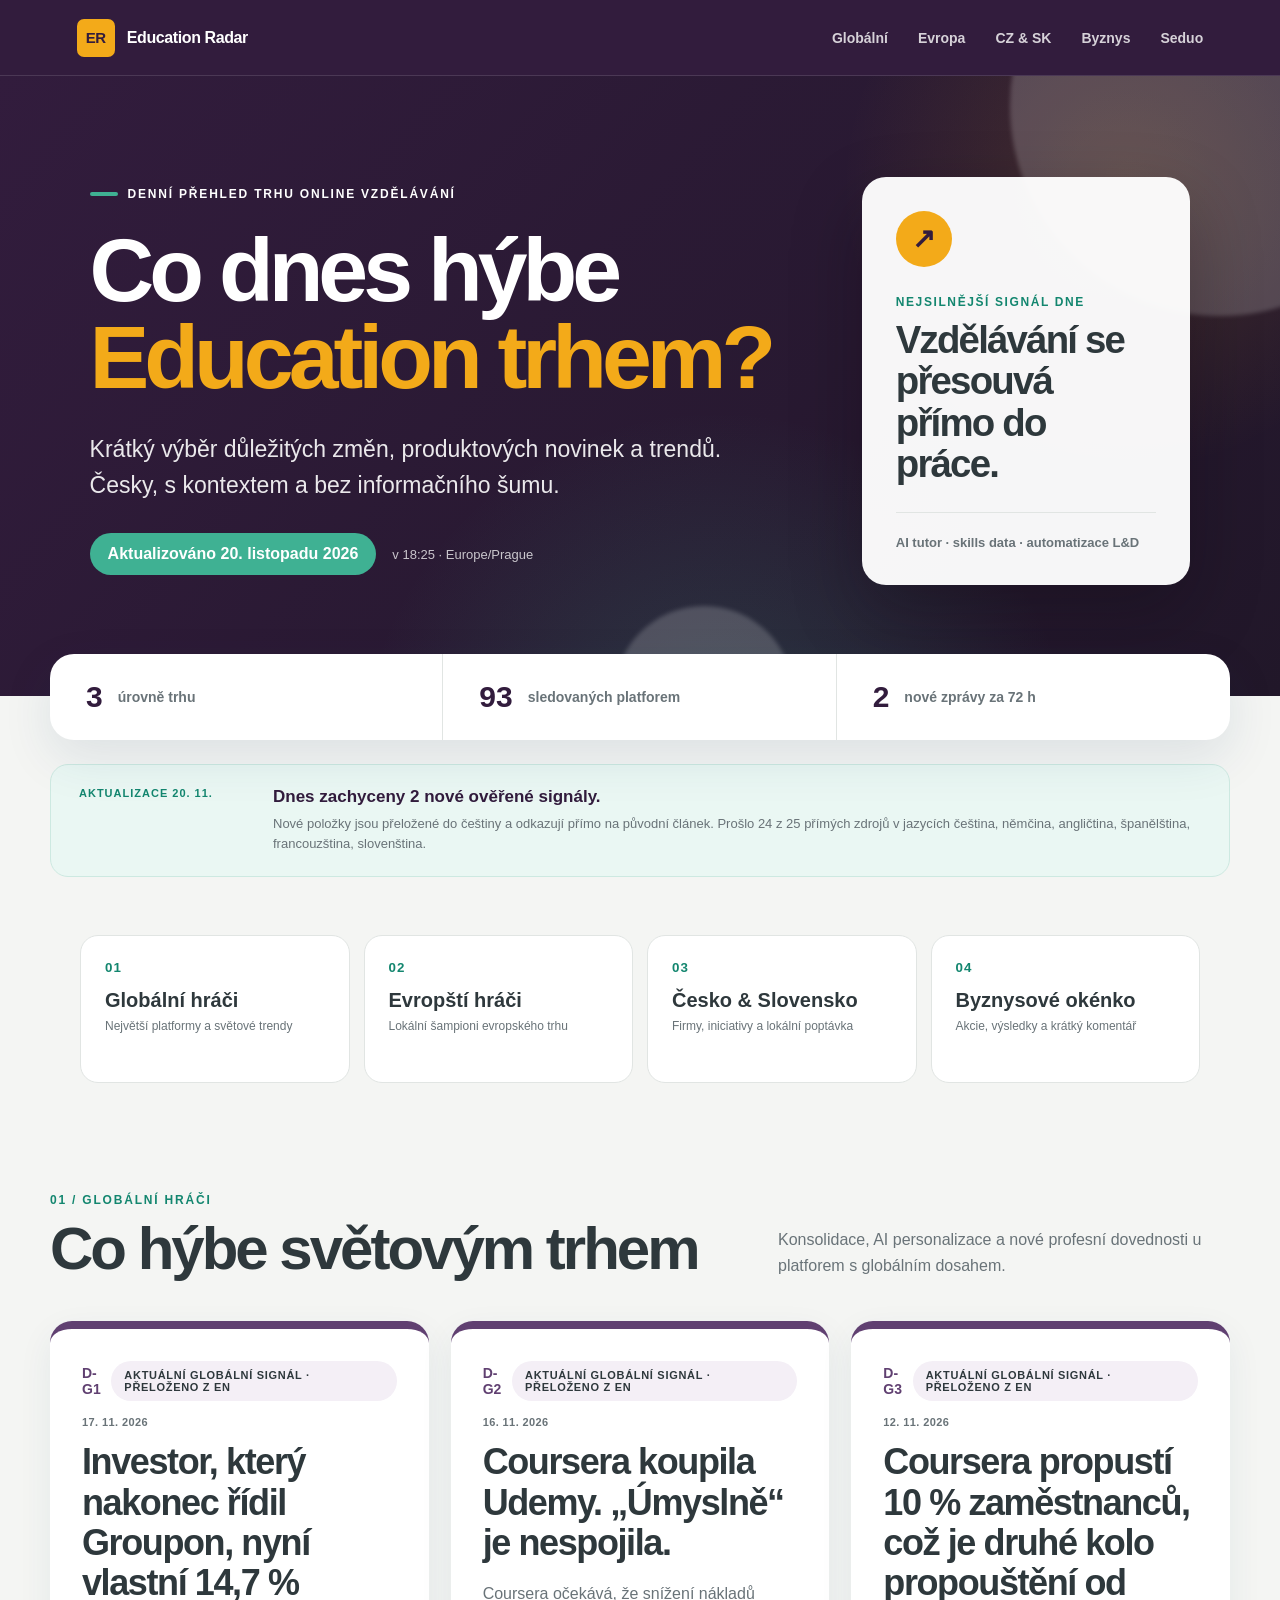
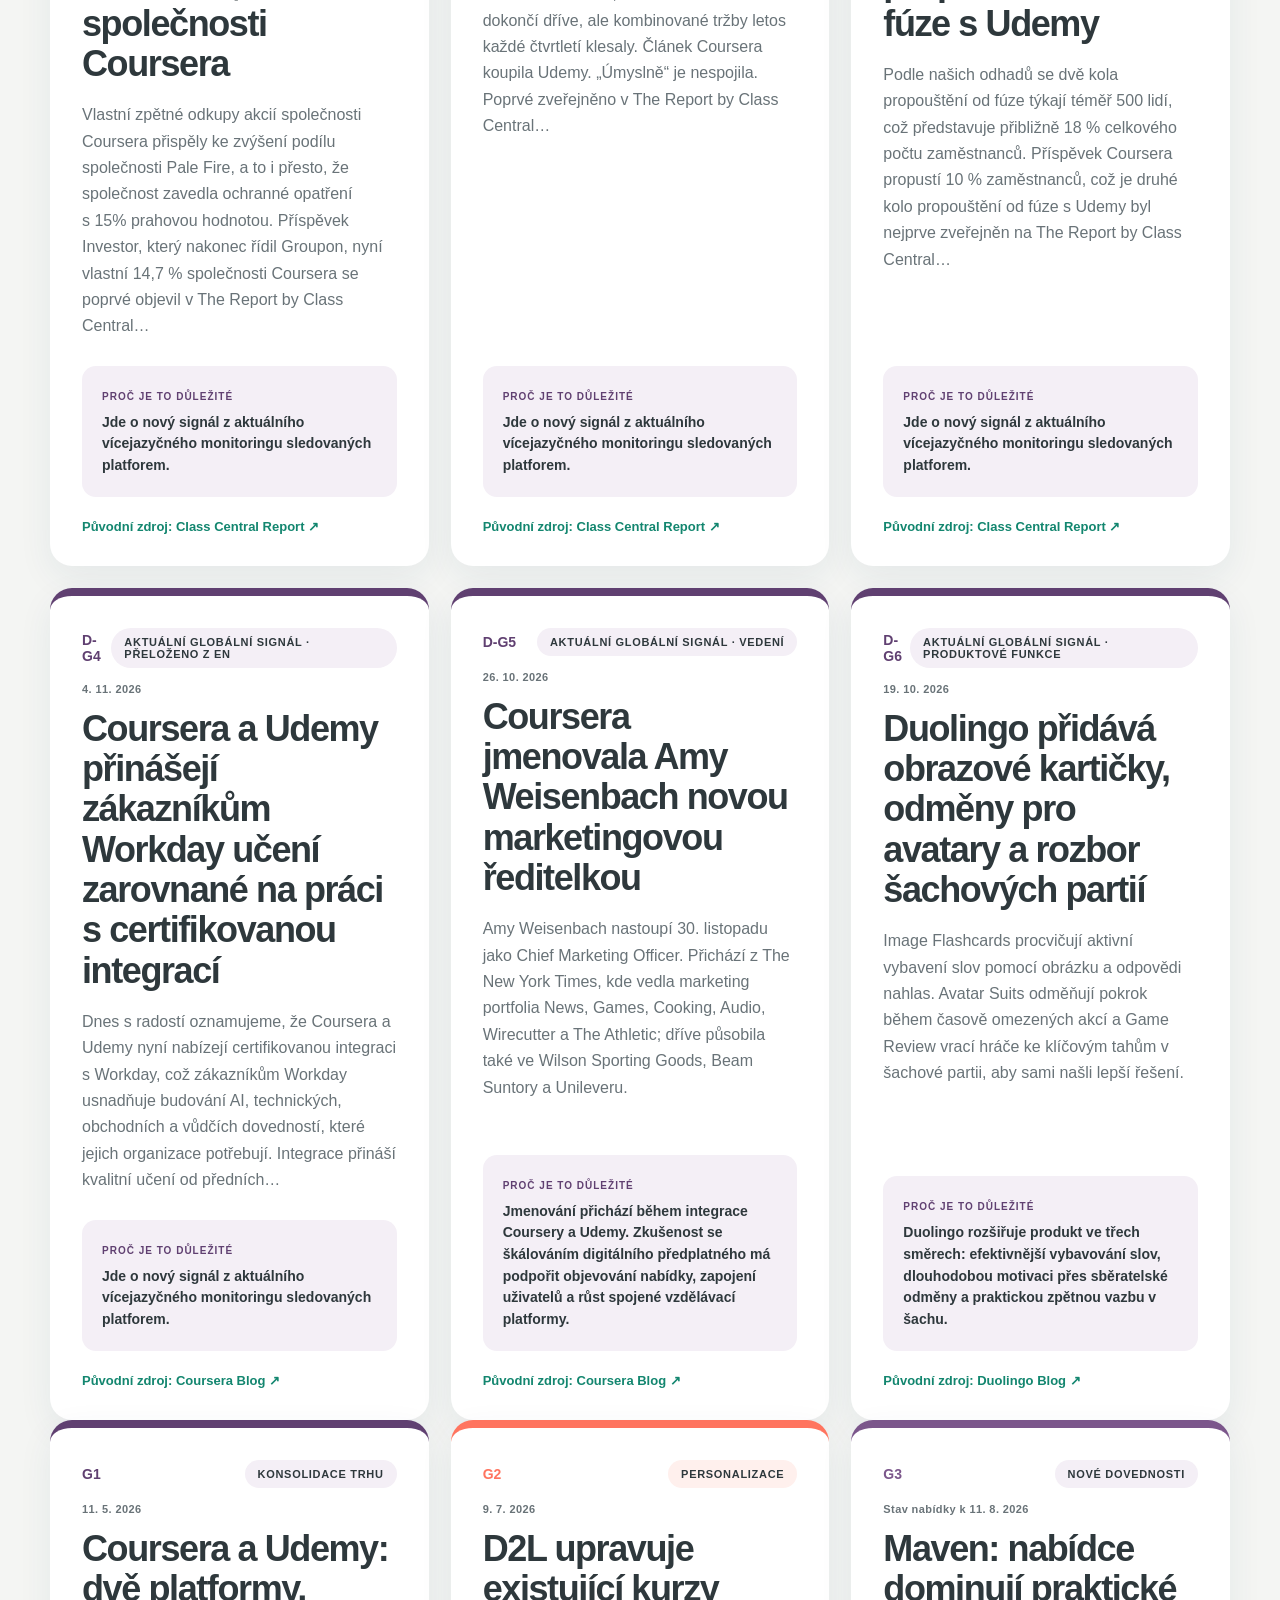
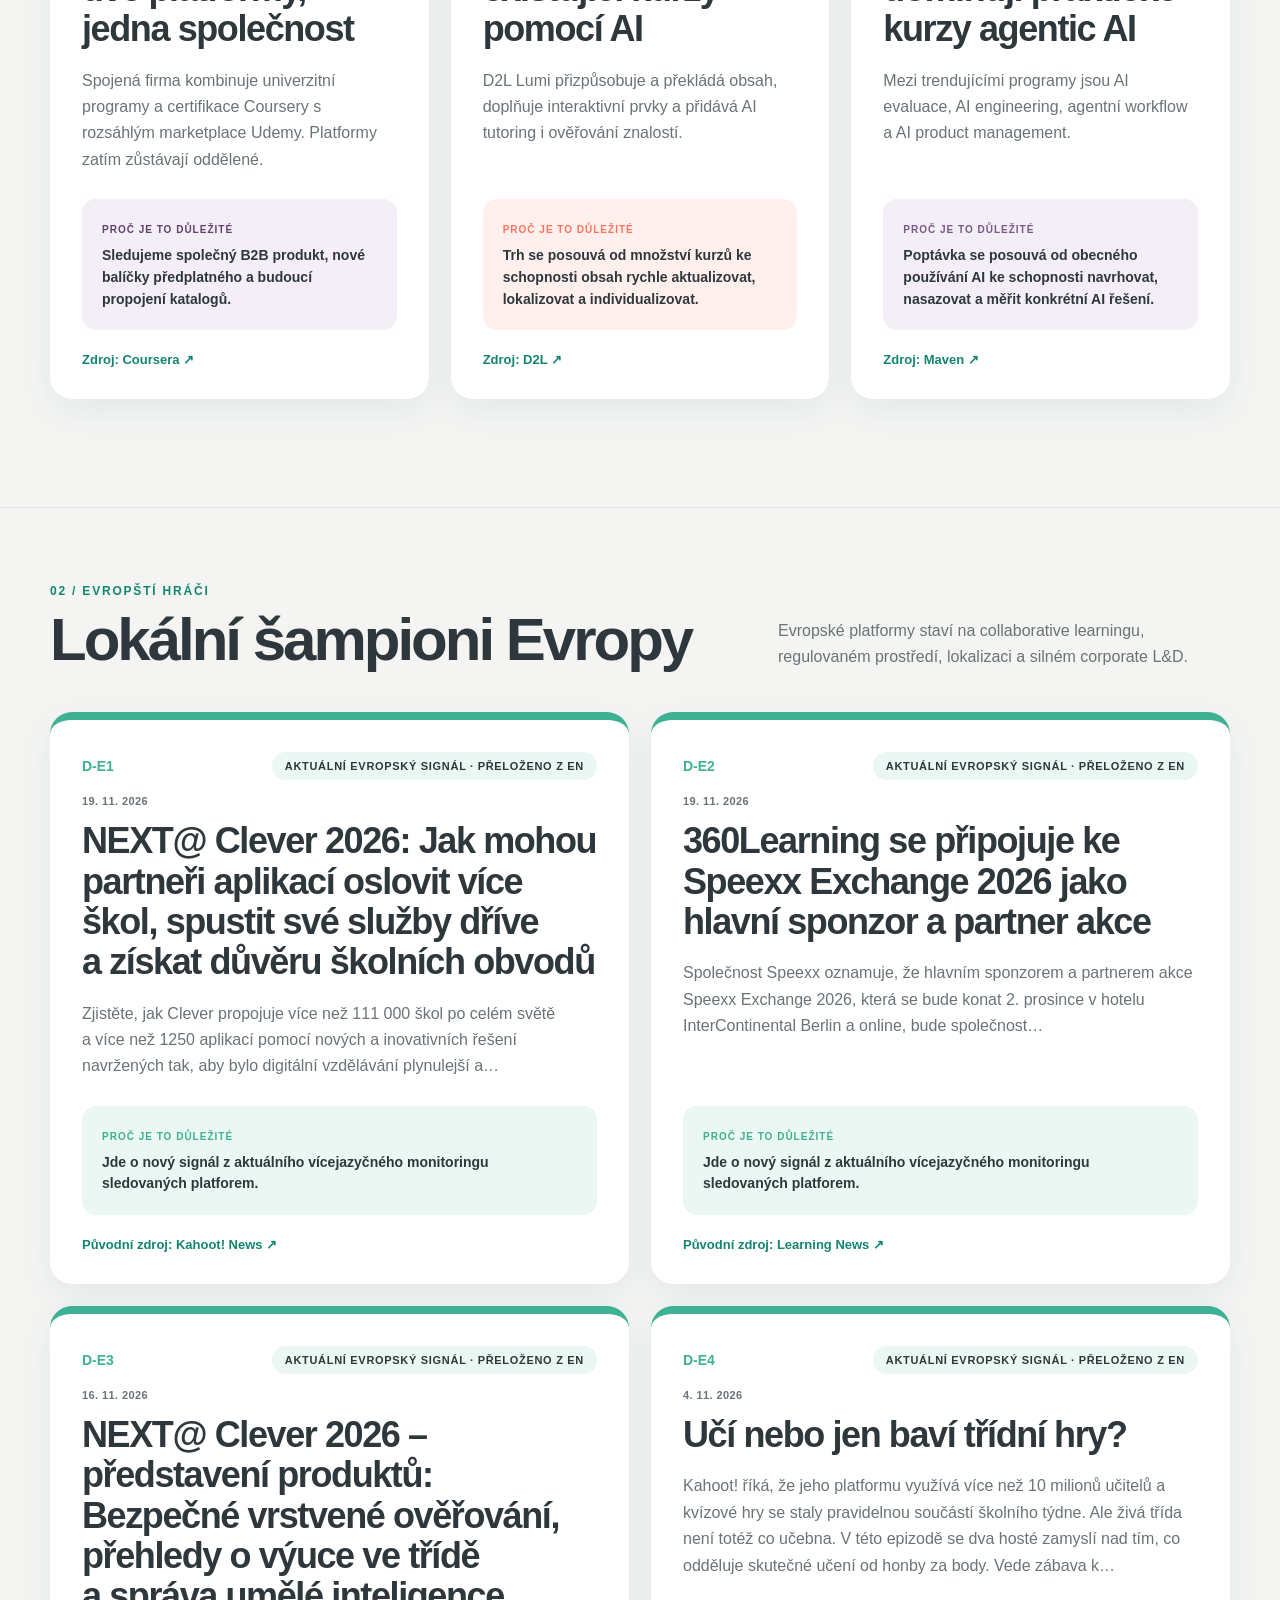
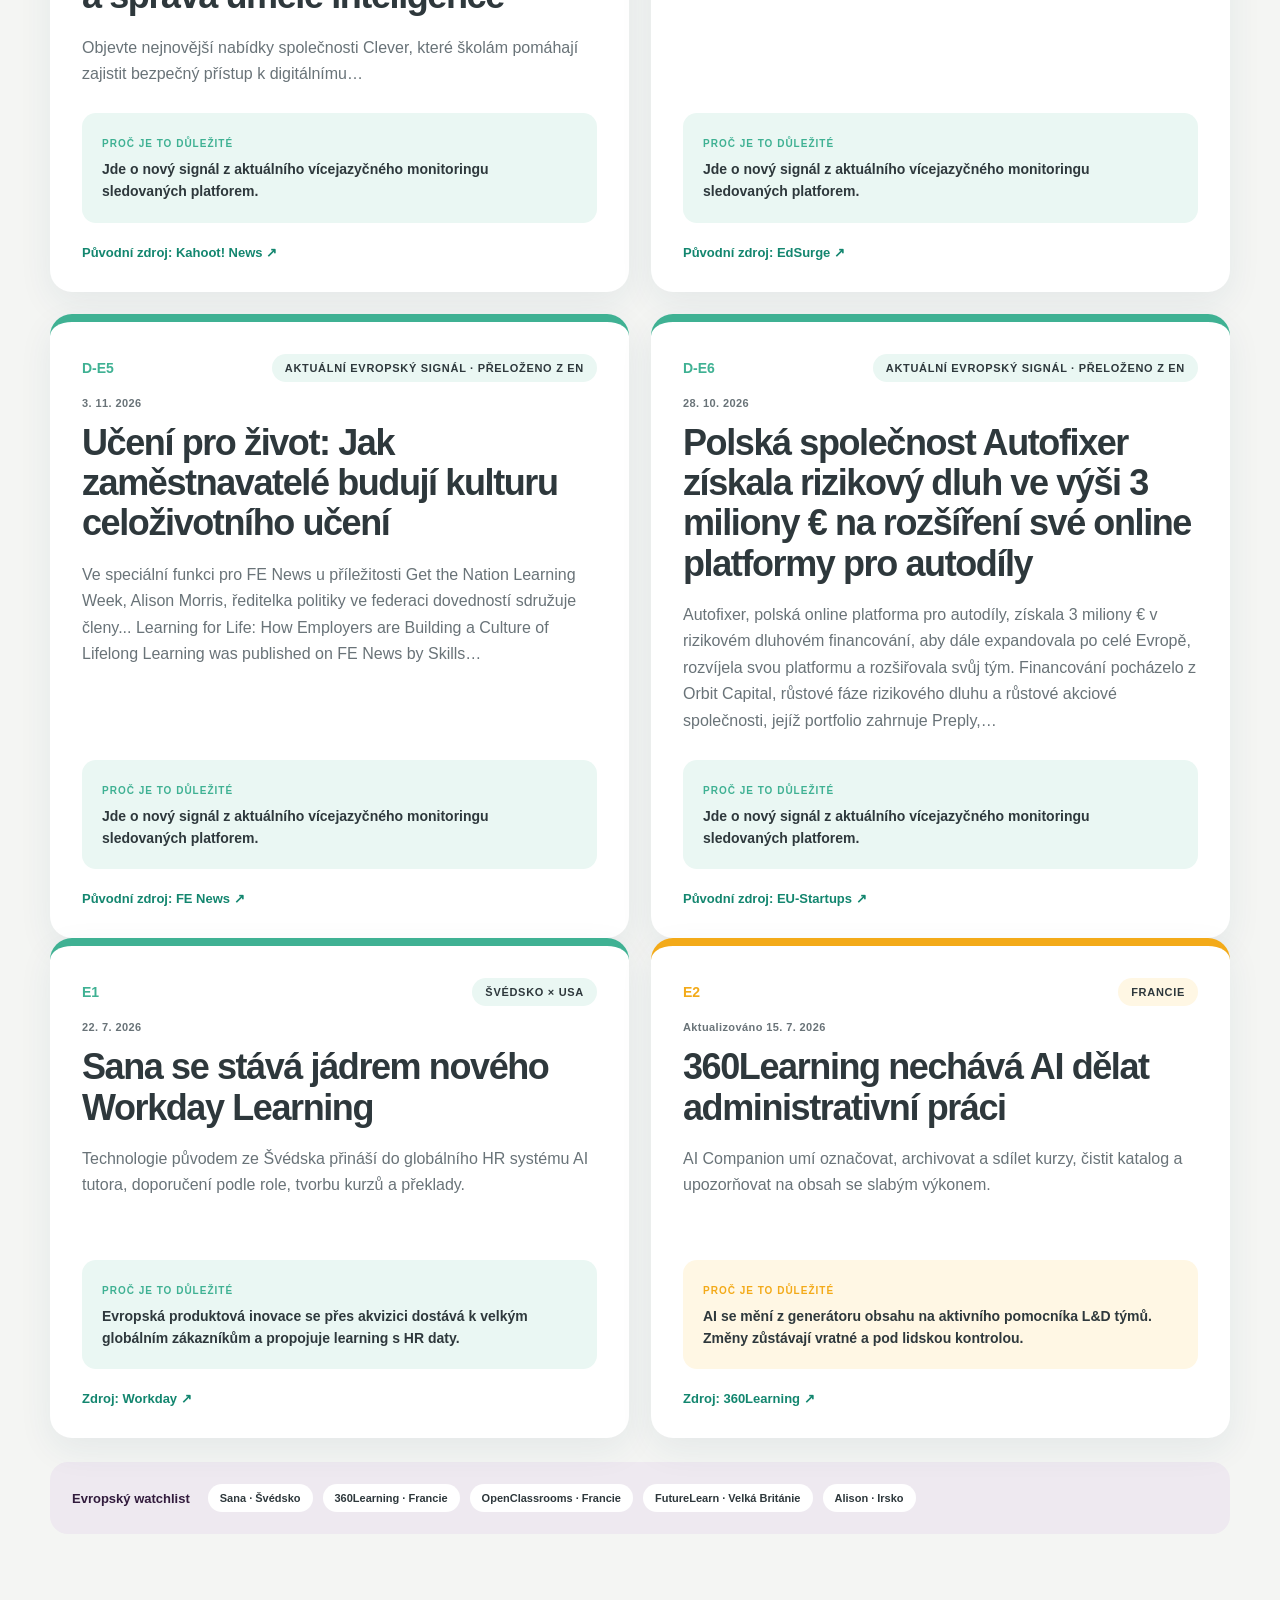
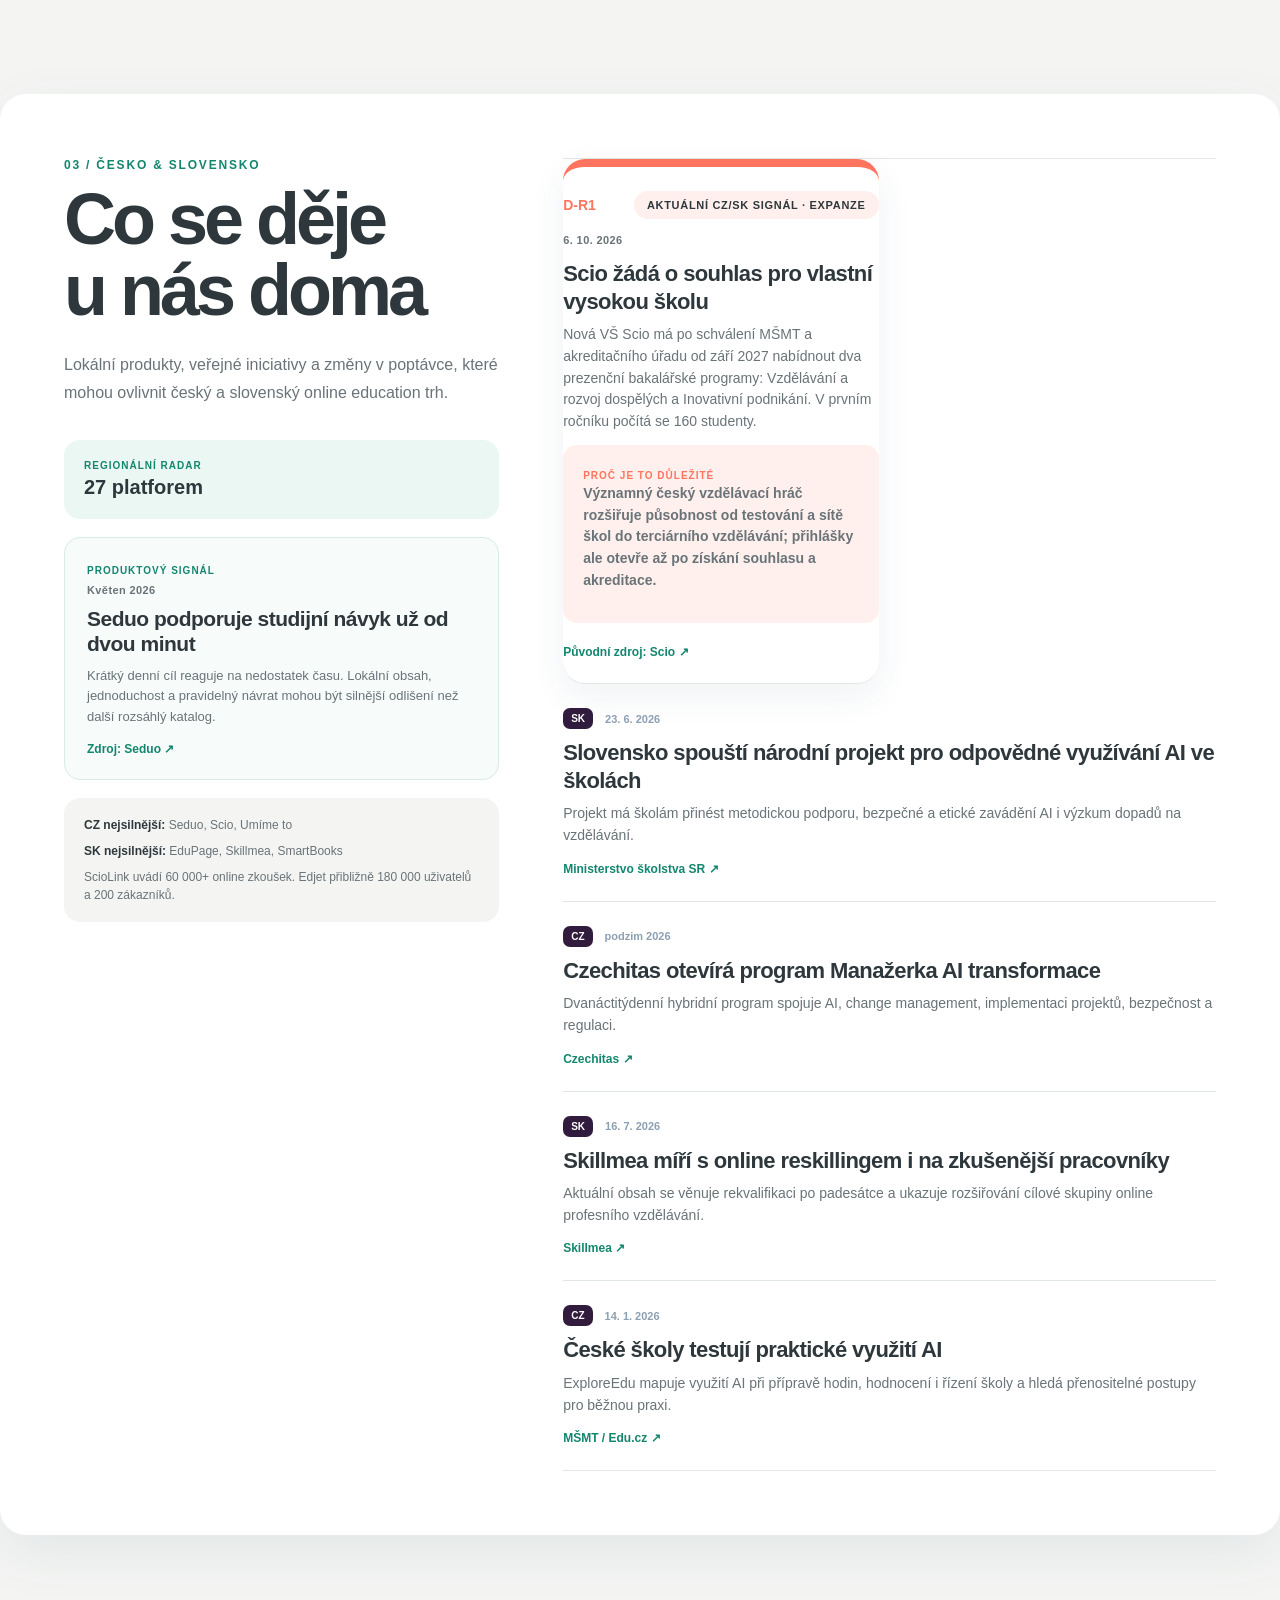
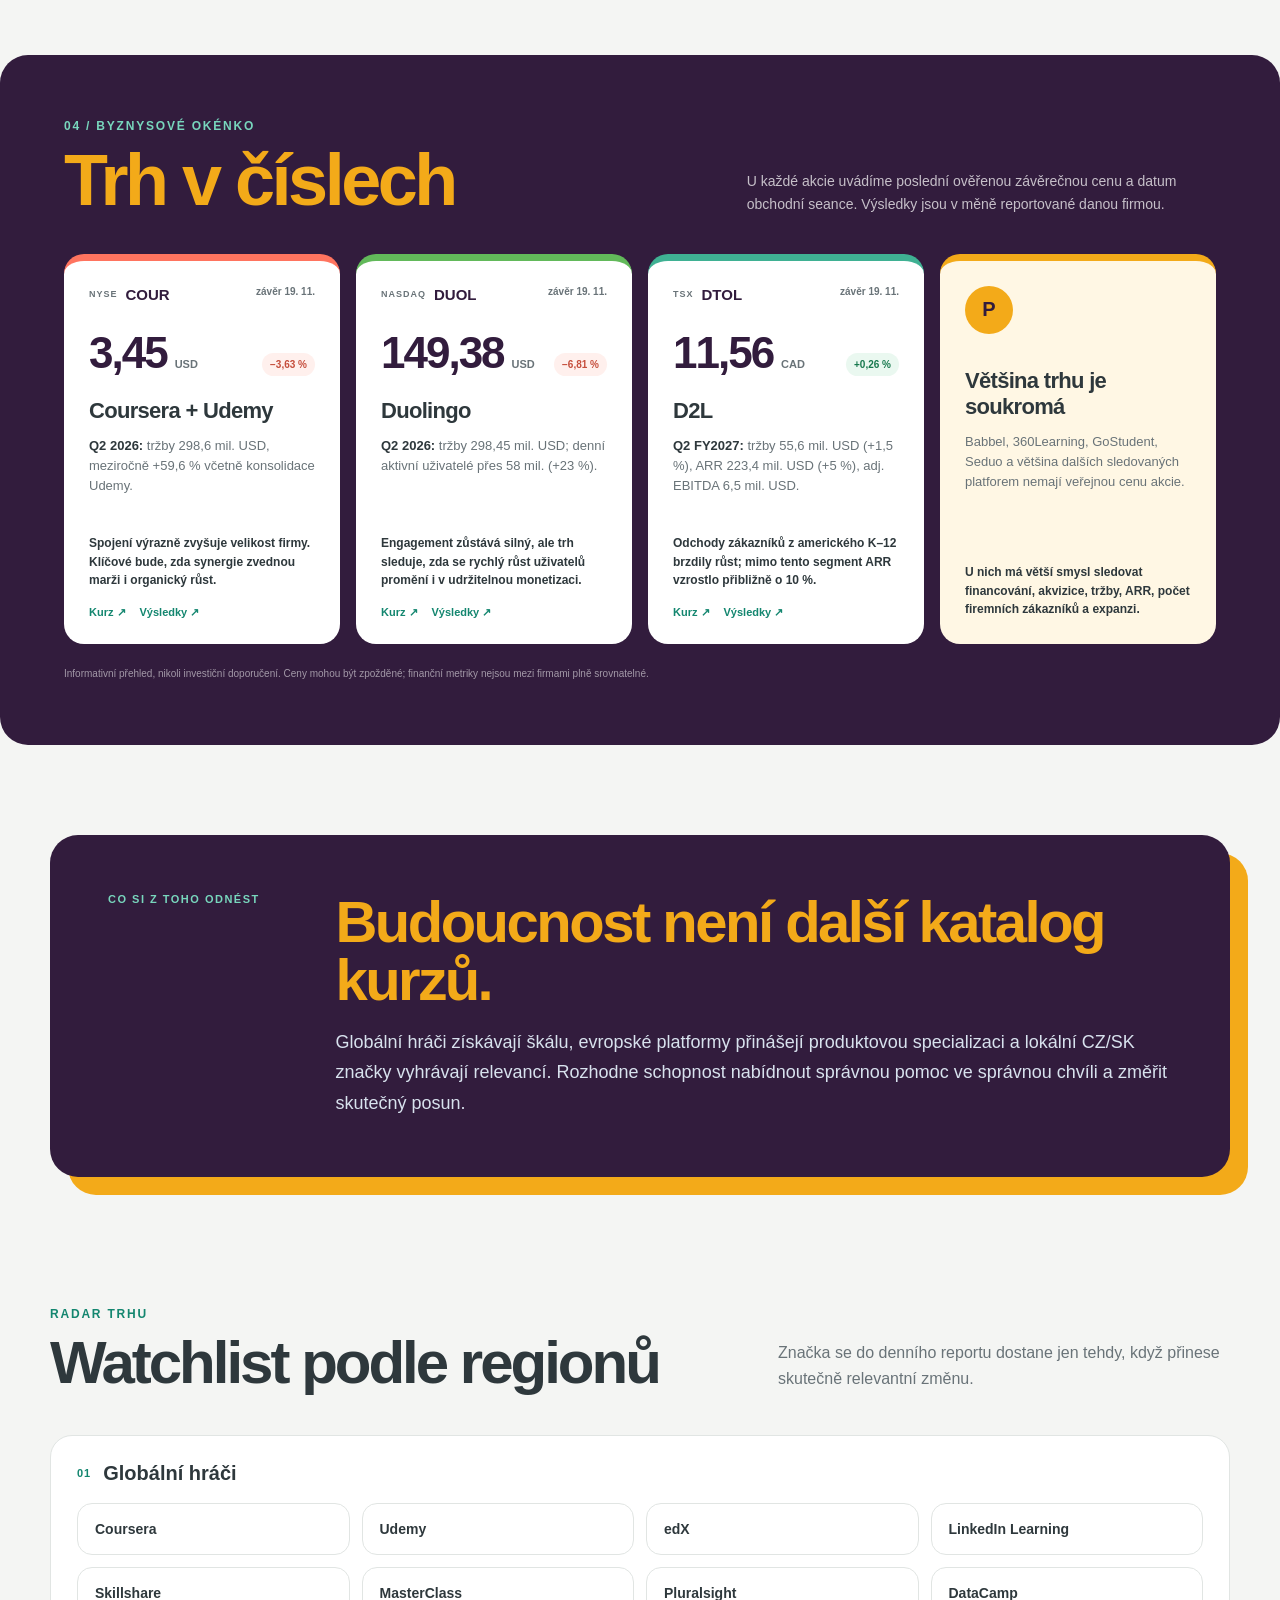
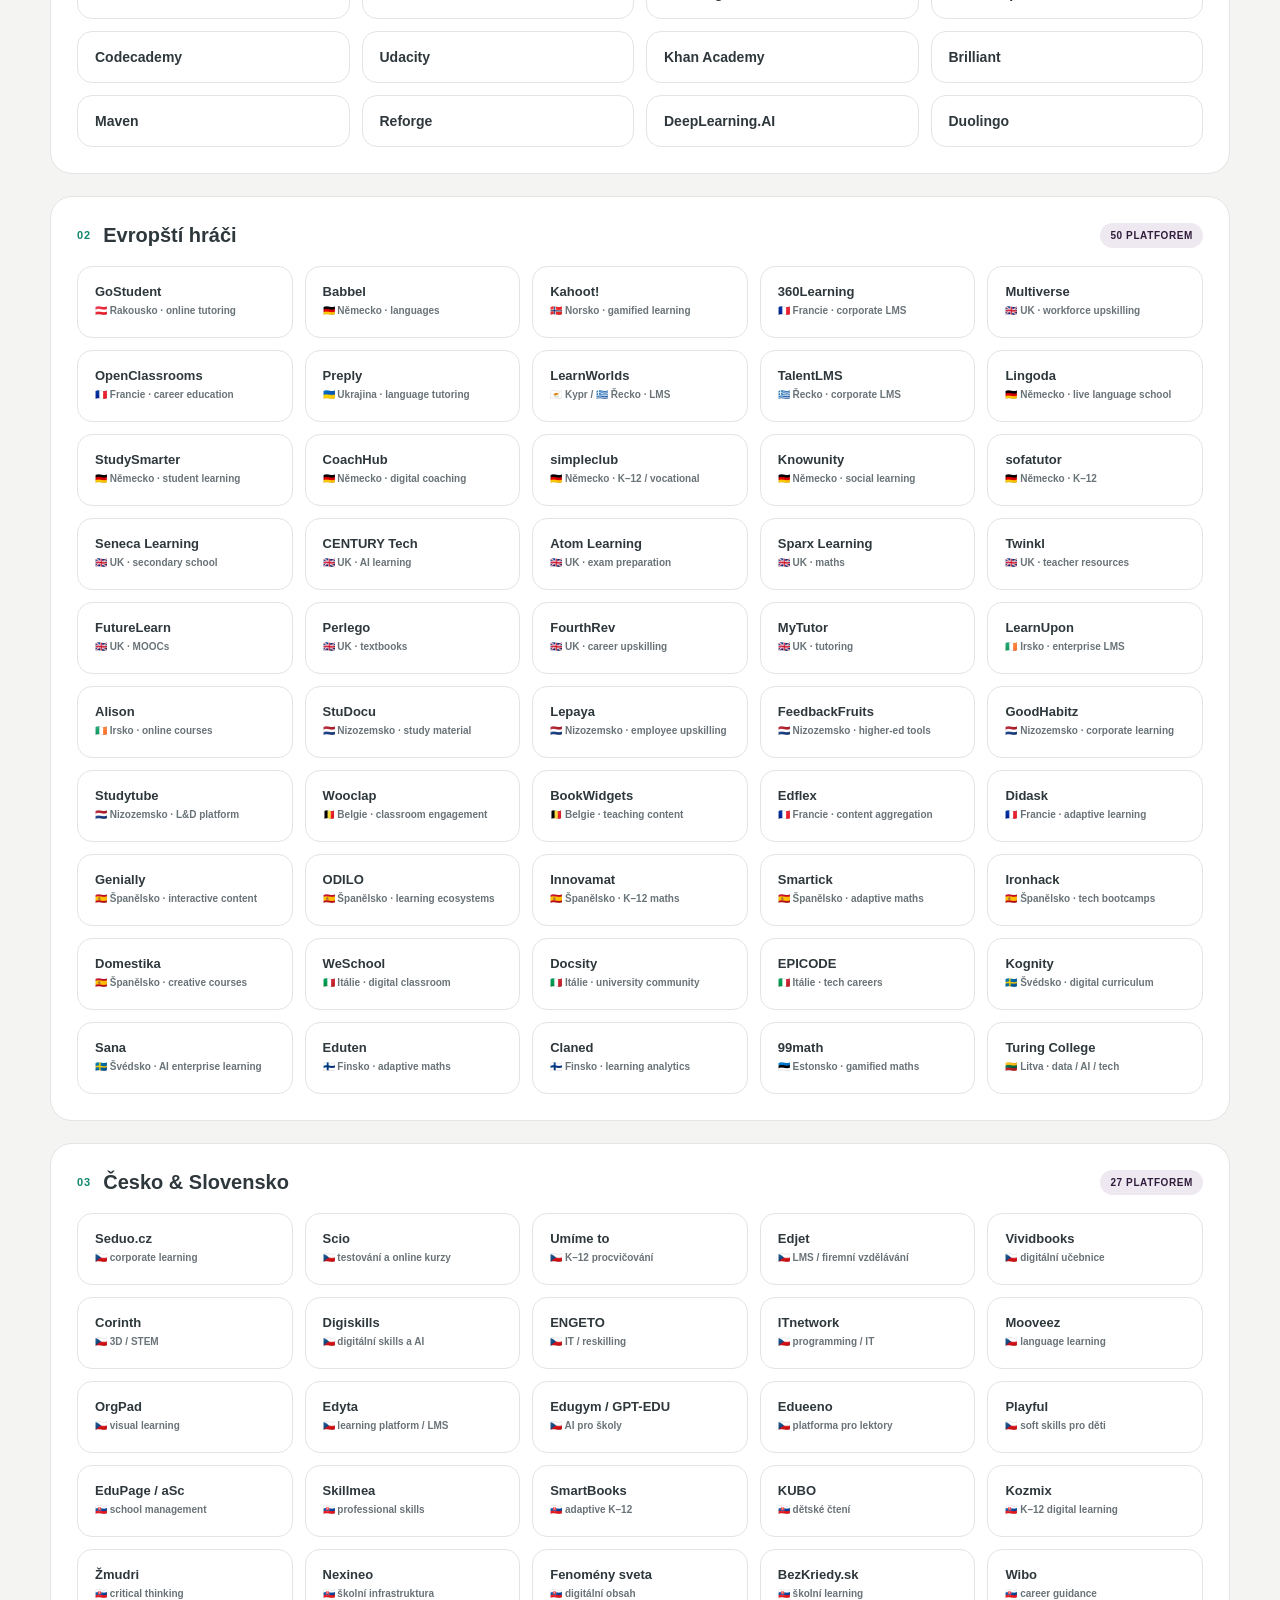
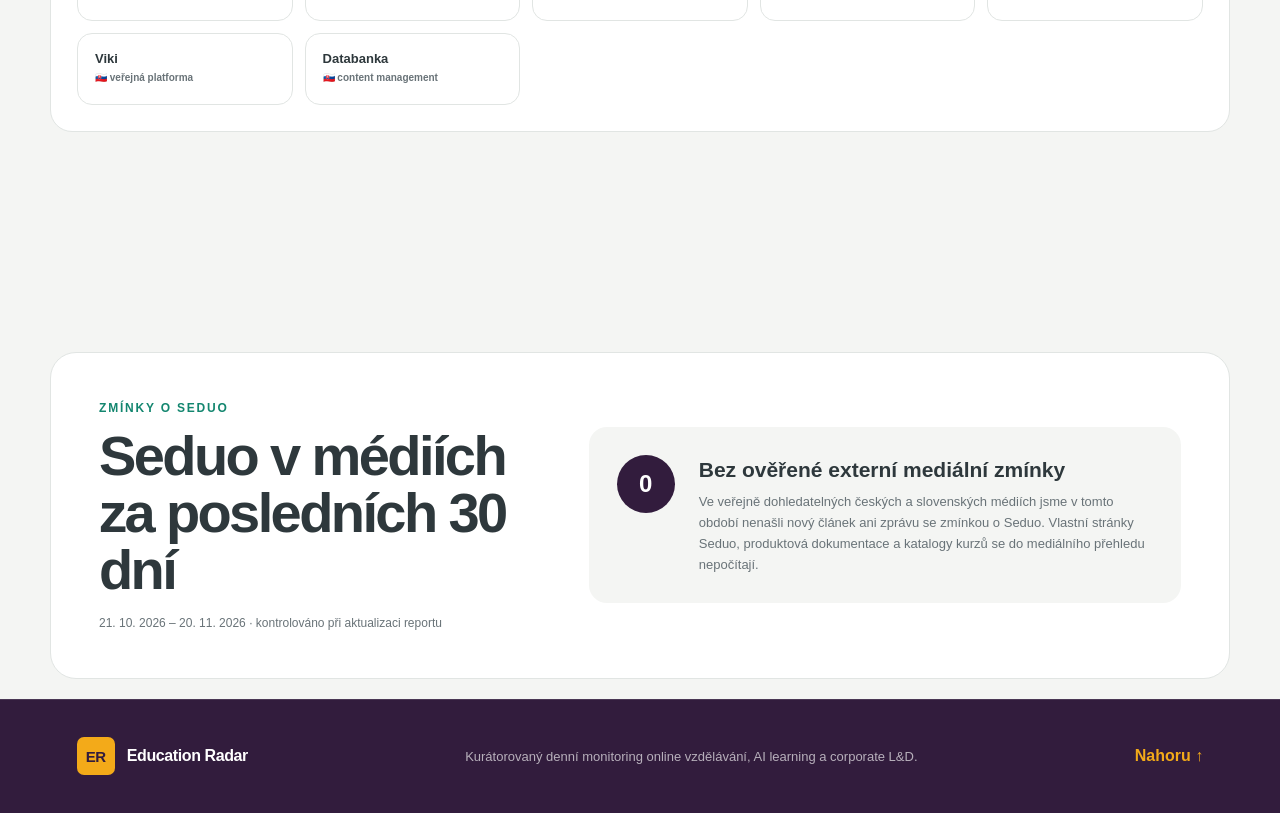
==== commit f00d78bc: "Automaticky aktualizovat Education Radar" ====
--- a/index.html
+++ b/index.html
@@ -20,7 +20,7 @@
       <p class="eyebrow"><span></span>Denní přehled trhu online vzdělávání</p>
       <h1>Co dnes hýbe<br><em>Education trhem?</em></h1>
       <p class="lede">Krátký výběr důležitých změn, produktových novinek a trendů. Česky, s kontextem a bez informačního šumu.</p>
-      <div class="dateRow"><span class="dateBadge">Aktualizováno 18. listopadu 2026</span><span class="updateText">v 18:40 · Europe/Prague</span></div>
+      <div class="dateRow"><span class="dateBadge">Aktualizováno 20. listopadu 2026</span><span class="updateText">v 18:25 · Europe/Prague</span></div>
     </div>
     <aside class="heroCard" aria-label="Dnešní hlavní signál">
       <div class="signalIcon">↗</div><p>Nejsilnější signál dne</p><h2>Vzdělávání se přesouvá přímo do práce.</h2><div class="miniLine"></div><span>AI tutor · skills data · automatizace L&amp;D</span>
@@ -28,10 +28,10 @@
   </section>
 
   <section class="summary" aria-label="Dnešní souhrn">
-    <div><strong>3</strong><span>úrovně trhu</span></div><div><strong>93</strong><span>sledovaných platforem</span></div><div><strong>3</strong><span>nové zprávy za 72 h</span></div>
+    <div><strong>3</strong><span>úrovně trhu</span></div><div><strong>93</strong><span>sledovaných platforem</span></div><div><strong>2</strong><span>nové zprávy za 72 h</span></div>
   </section>
 
-  <section class="dailyStatus" aria-label="Stav dnešní aktualizace"><span>Aktualizace 18. 11.</span><div><strong>Dnes zachyceny 3 nové ověřené signály.</strong><p>Nové položky jsou přeložené do češtiny a odkazují přímo na původní článek. Prošlo 24 z 25 přímých zdrojů v jazycích čeština, němčina, angličtina, španělština, francouzština, slovenština.</p></div></section>
+  <section class="dailyStatus" aria-label="Stav dnešní aktualizace"><span>Aktualizace 20. 11.</span><div><strong>Dnes zachyceny 2 nové ověřené signály.</strong><p>Nové položky jsou přeložené do češtiny a odkazují přímo na původní článek. Prošlo 24 z 25 přímých zdrojů v jazycích čeština, němčina, angličtina, španělština, francouzština, slovenština.</p></div></section>
 
   <nav class="segmentNav" aria-label="Části reportu">
     <a href="#global"><small>01</small><strong>Globální hráči</strong><span>Největší platformy a světové trendy</span></a>
@@ -63,12 +63,12 @@
     <div class="sectionHead"><div><p class="kicker">02 / Evropští hráči</p><h2>Lokální šampioni Evropy</h2></div><p>Evropské platformy staví na collaborative learningu, regulovaném prostředí, lokalizaci a silném corporate L&amp;D.</p></div>
 <!-- AUTO:EUROPE:START -->
 <div class="signalGrid autoDailySignals" aria-label="Posledních šest automatických zpráv">
-<article class="signalCard mint"><div class="cardTop"><span class="number">D-E1</span><span class="tag">Aktuální evropský signál · přeloženo z EN</span></div><time class="articleDate" datetime="2026-11-16">16. 11. 2026</time><h3>NEXT@ Clever 2026 – představení produktů: Bezpečné vrstvené ověřování, přehledy o výuce ve třídě a správa umělé inteligence</h3><p>Objevte nejnovější nabídky společnosti Clever, které školám pomáhají zajistit bezpečný přístup k digitálnímu…</p><div class="impact"><span>Proč je to důležité</span><p>Jde o nový signál z aktuálního vícejazyčného monitoringu sledovaných platforem.</p></div><a href="https://kahoot.com/kahoot-news/next-clever-2026-product-announcements-secure-layered-authentication-classroom-insights-and-ai-governance/" target="_blank" rel="noreferrer">Původní zdroj: Kahoot! News ↗</a></article>
-<article class="signalCard mint"><div class="cardTop"><span class="number">D-E2</span><span class="tag">Aktuální evropský signál · přeloženo z EN</span></div><time class="articleDate" datetime="2026-11-04">4. 11. 2026</time><h3>Učí nebo jen baví třídní hry?</h3><p>Kahoot! říká, že jeho platformu využívá více než 10 milionů učitelů a kvízové hry se staly pravidelnou součástí školního týdne. Ale živá třída není totéž co učebna. V této epizodě se dva hosté zamyslí nad tím, co odděluje skutečné učení od honby za body. Vede zábava k…</p><div class="impact"><span>Proč je to důležité</span><p>Jde o nový signál z aktuálního vícejazyčného monitoringu sledovaných platforem.</p></div><a href="https://www.edsurge.com/news/do-classroom-games-teach-or-just-entertain" target="_blank" rel="noreferrer">Původní zdroj: EdSurge ↗</a></article>
-<article class="signalCard mint"><div class="cardTop"><span class="number">D-E3</span><span class="tag">Aktuální evropský signál · přeloženo z EN</span></div><time class="articleDate" datetime="2026-11-03">3. 11. 2026</time><h3>Učení pro život: Jak zaměstnavatelé budují kulturu celoživotního učení</h3><p>Ve speciální funkci pro FE News u příležitosti Get the Nation Learning Week, Alison Morris, ředitelka politiky ve federaci dovedností sdružuje členy... Learning for Life: How Employers are Building a Culture of Lifelong Learning was published on FE News by Skills…</p><div class="impact"><span>Proč je to důležité</span><p>Jde o nový signál z aktuálního vícejazyčného monitoringu sledovaných platforem.</p></div><a href="https://www.fenews.co.uk/exclusive/learning-for-life-how-employers-are-building-a-culture-of-lifelong-learning/" target="_blank" rel="noreferrer">Původní zdroj: FE News ↗</a></article>
-<article class="signalCard mint"><div class="cardTop"><span class="number">D-E4</span><span class="tag">Aktuální evropský signál · přeloženo z EN</span></div><time class="articleDate" datetime="2026-10-28">28. 10. 2026</time><h3>Polská společnost Autofixer získala rizikový dluh ve výši 3 miliony € na rozšíření své online platformy pro autodíly</h3><p>Autofixer, polská online platforma pro autodíly, získala 3 miliony € v rizikovém dluhovém financování, aby dále expandovala po celé Evropě, rozvíjela svou platformu a rozšiřovala svůj tým. Financování pocházelo z Orbit Capital, růstové fáze rizikového dluhu a růstové akciové společnosti, jejíž portfolio zahrnuje Preply,…</p><div class="impact"><span>Proč je to důležité</span><p>Jde o nový signál z aktuálního vícejazyčného monitoringu sledovaných platforem.</p></div><a href="https://www.eu-startups.com/2026/10/polands-autofixer-raises-e3-million-in-venture-debt-to-scale-its-online-car-parts-platform/" target="_blank" rel="noreferrer">Původní zdroj: EU-Startups ↗</a></article>
-<article class="signalCard mint"><div class="cardTop"><span class="number">D-E5</span><span class="tag">Aktuální evropský signál · přeloženo z EN</span></div><time class="articleDate" datetime="2026-10-16">16. 10. 2026</time><h3>Společnost LearnUpon se sídlem v Dublinu získala 44,5 milionu € na rozšíření své platformy agentického učení</h3><p>LearnUpon, platforma pro podnikové vzdělávání se sídlem v Dublinu, zajistila finanční nástroj pro růst ve výši 44,5 milionu EUR (50 milionů USD). Financování pocházelo od Claret Capital Partners, nezávislého manažera růstového dluhového fondu se sídlem v Londýně, který nasadil více než 1,5 miliardy € ve více než 210 společnostech po celém…</p><div class="impact"><span>Proč je to důležité</span><p>Jde o nový signál z aktuálního vícejazyčného monitoringu sledovaných platforem.</p></div><a href="https://www.eu-startups.com/2026/10/dublin-based-learnupon-secures-e44-5-million-to-scale-its-agentic-learning-platform/" target="_blank" rel="noreferrer">Původní zdroj: EU-Startups ↗</a></article>
-<article class="signalCard mint"><div class="cardTop"><span class="number">D-E6</span><span class="tag">Aktuální evropský signál · produktová roadmapa</span></div><time class="articleDate" datetime="2026-10-06">6. 10. 2026</time><h3>LearnWorlds mění LMS na AI „Living Learning System“</h3><p>Platforma představila AI tvorbu kurzů a interaktivních aktivit, asistenty pro studenty a správce i automatizované úlohy s pravidly a schvalováním nastaveným člověkem. Podrobné demo je plánované na 13. října.</p><div class="impact"><span>Proč je to důležité</span><p>Evropský LMS posouvá AI od generování obsahu k průběžné podpoře studentů a autonomní správě vzdělávacího provozu.</p></div><a href="https://www.learnworlds.com/resources/webinars/ai-changes-lms/" target="_blank" rel="noreferrer">Původní zdroj: LearnWorlds ↗</a></article>
+<article class="signalCard mint"><div class="cardTop"><span class="number">D-E1</span><span class="tag">Aktuální evropský signál · přeloženo z EN</span></div><time class="articleDate" datetime="2026-11-19">19. 11. 2026</time><h3>NEXT@ Clever 2026: Jak mohou partneři aplikací oslovit více škol, spustit své služby dříve a získat důvěru školních obvodů</h3><p>Zjistěte, jak Clever propojuje více než 111 000 škol po celém světě a více než 1250 aplikací pomocí nových a inovativních řešení navržených tak, aby bylo digitální vzdělávání plynulejší a…</p><div class="impact"><span>Proč je to důležité</span><p>Jde o nový signál z aktuálního vícejazyčného monitoringu sledovaných platforem.</p></div><a href="https://kahoot.com/kahoot-news/next-clever-2026-how-application-partners-can-reach-more-schools-launch-sooner-and-earn-district-trust/" target="_blank" rel="noreferrer">Původní zdroj: Kahoot! News ↗</a></article>
+<article class="signalCard mint"><div class="cardTop"><span class="number">D-E2</span><span class="tag">Aktuální evropský signál · přeloženo z EN</span></div><time class="articleDate" datetime="2026-11-19">19. 11. 2026</time><h3>360Learning se připojuje ke Speexx Exchange 2026 jako hlavní sponzor a partner akce</h3><p>Společnost Speexx oznamuje, že hlavním sponzorem a partnerem akce Speexx Exchange 2026, která se bude konat 2. prosince v hotelu InterContinental Berlin a online, bude společnost…</p><div class="impact"><span>Proč je to důležité</span><p>Jde o nový signál z aktuálního vícejazyčného monitoringu sledovaných platforem.</p></div><a href="https://learningnews.com/news/speexx/2026/360learning-joins-speexx-exchange-2026-as-main-event-sponsor-and-partner" target="_blank" rel="noreferrer">Původní zdroj: Learning News ↗</a></article>
+<article class="signalCard mint"><div class="cardTop"><span class="number">D-E3</span><span class="tag">Aktuální evropský signál · přeloženo z EN</span></div><time class="articleDate" datetime="2026-11-16">16. 11. 2026</time><h3>NEXT@ Clever 2026 – představení produktů: Bezpečné vrstvené ověřování, přehledy o výuce ve třídě a správa umělé inteligence</h3><p>Objevte nejnovější nabídky společnosti Clever, které školám pomáhají zajistit bezpečný přístup k digitálnímu…</p><div class="impact"><span>Proč je to důležité</span><p>Jde o nový signál z aktuálního vícejazyčného monitoringu sledovaných platforem.</p></div><a href="https://kahoot.com/kahoot-news/next-clever-2026-product-announcements-secure-layered-authentication-classroom-insights-and-ai-governance/" target="_blank" rel="noreferrer">Původní zdroj: Kahoot! News ↗</a></article>
+<article class="signalCard mint"><div class="cardTop"><span class="number">D-E4</span><span class="tag">Aktuální evropský signál · přeloženo z EN</span></div><time class="articleDate" datetime="2026-11-04">4. 11. 2026</time><h3>Učí nebo jen baví třídní hry?</h3><p>Kahoot! říká, že jeho platformu využívá více než 10 milionů učitelů a kvízové hry se staly pravidelnou součástí školního týdne. Ale živá třída není totéž co učebna. V této epizodě se dva hosté zamyslí nad tím, co odděluje skutečné učení od honby za body. Vede zábava k…</p><div class="impact"><span>Proč je to důležité</span><p>Jde o nový signál z aktuálního vícejazyčného monitoringu sledovaných platforem.</p></div><a href="https://www.edsurge.com/news/do-classroom-games-teach-or-just-entertain" target="_blank" rel="noreferrer">Původní zdroj: EdSurge ↗</a></article>
+<article class="signalCard mint"><div class="cardTop"><span class="number">D-E5</span><span class="tag">Aktuální evropský signál · přeloženo z EN</span></div><time class="articleDate" datetime="2026-11-03">3. 11. 2026</time><h3>Učení pro život: Jak zaměstnavatelé budují kulturu celoživotního učení</h3><p>Ve speciální funkci pro FE News u příležitosti Get the Nation Learning Week, Alison Morris, ředitelka politiky ve federaci dovedností sdružuje členy... Learning for Life: How Employers are Building a Culture of Lifelong Learning was published on FE News by Skills…</p><div class="impact"><span>Proč je to důležité</span><p>Jde o nový signál z aktuálního vícejazyčného monitoringu sledovaných platforem.</p></div><a href="https://www.fenews.co.uk/exclusive/learning-for-life-how-employers-are-building-a-culture-of-lifelong-learning/" target="_blank" rel="noreferrer">Původní zdroj: FE News ↗</a></article>
+<article class="signalCard mint"><div class="cardTop"><span class="number">D-E6</span><span class="tag">Aktuální evropský signál · přeloženo z EN</span></div><time class="articleDate" datetime="2026-10-28">28. 10. 2026</time><h3>Polská společnost Autofixer získala rizikový dluh ve výši 3 miliony € na rozšíření své online platformy pro autodíly</h3><p>Autofixer, polská online platforma pro autodíly, získala 3 miliony € v rizikovém dluhovém financování, aby dále expandovala po celé Evropě, rozvíjela svou platformu a rozšiřovala svůj tým. Financování pocházelo z Orbit Capital, růstové fáze rizikového dluhu a růstové akciové společnosti, jejíž portfolio zahrnuje Preply,…</p><div class="impact"><span>Proč je to důležité</span><p>Jde o nový signál z aktuálního vícejazyčného monitoringu sledovaných platforem.</p></div><a href="https://www.eu-startups.com/2026/10/polands-autofixer-raises-e3-million-in-venture-debt-to-scale-its-online-car-parts-platform/" target="_blank" rel="noreferrer">Původní zdroj: EU-Startups ↗</a></article>
     </div>
 <!-- AUTO:EUROPE:END -->
     <div class="signalGrid">
@@ -96,9 +96,9 @@
   <section class="businessWindow marketSection" id="business">
     <div class="businessHead"><div><p class="kicker">04 / Byznysové okénko</p><h2>Trh v číslech</h2></div><p>U každé akcie uvádíme poslední ověřenou závěrečnou cenu a datum obchodní seance. Výsledky jsou v měně reportované danou firmou.</p></div>
     <div class="businessGrid">
-      <article class="stockCard cour" data-ticker="COUR"><div class="stockTop"><div><span>NYSE</span><strong>COUR</strong></div><time datetime="2026-11-17">závěr 17. 11.</time></div><div class="stockPrice"><strong>3,55</strong><span>USD</span><em class="stockDown">−1,11 %</em></div><h3>Coursera + Udemy</h3><p><b>Q2 2026:</b> tržby 298,6 mil. USD, meziročně +59,6 % včetně konsolidace Udemy.</p><div class="businessComment">Spojení výrazně zvyšuje velikost firmy. Klíčové bude, zda synergie zvednou marži i organický růst.</div><div class="sourceRow"><a href="https://www.nasdaq.com/market-activity/stocks/cour/historical" target="_blank" rel="noreferrer">Kurz ↗</a><a href="https://investor.coursera.com/financials/quarterly-results/default.aspx" target="_blank" rel="noreferrer">Výsledky ↗</a></div></article>
-      <article class="stockCard duol" data-ticker="DUOL"><div class="stockTop"><div><span>NASDAQ</span><strong>DUOL</strong></div><time datetime="2026-11-17">závěr 17. 11.</time></div><div class="stockPrice"><strong>160,08</strong><span>USD</span><em class="stockDown">−5,14 %</em></div><h3>Duolingo</h3><p><b>Q2 2026:</b> tržby 298,45 mil. USD; denní aktivní uživatelé přes 58 mil. (+23 %).</p><div class="businessComment">Engagement zůstává silný, ale trh sleduje, zda se rychlý růst uživatelů promění i v udržitelnou monetizaci.</div><div class="sourceRow"><a href="https://www.nasdaq.com/market-activity/stocks/duol/historical" target="_blank" rel="noreferrer">Kurz ↗</a><a href="https://investors.duolingo.com/events/event-details/duolingo-second-quarter-2026-earnings-call" target="_blank" rel="noreferrer">Výsledky ↗</a></div></article>
-      <article class="stockCard dtol" data-ticker="DTOL"><div class="stockTop"><div><span>TSX</span><strong>DTOL</strong></div><time datetime="2026-11-17">závěr 17. 11.</time></div><div class="stockPrice"><strong>11,61</strong><span>CAD</span><em class="stockDown">−1,28 %</em></div><h3>D2L</h3><p><b>Q2 FY2027:</b> tržby 55,6 mil. USD (+1,5 %), ARR 223,4 mil. USD (+5 %), adj. EBITDA 6,5 mil. USD.</p><div class="businessComment">Odchody zákazníků z amerického K–12 brzdily růst; mimo tento segment ARR vzrostlo přibližně o 10 %.</div><div class="sourceRow"><a href="https://money.tmx.com/quote/DTOL" target="_blank" rel="noreferrer">Kurz ↗</a><a href="https://ir.d2l.com/financials/quarterly-results/default.aspx" target="_blank" rel="noreferrer">Výsledky ↗</a></div></article>
+      <article class="stockCard cour" data-ticker="COUR"><div class="stockTop"><div><span>NYSE</span><strong>COUR</strong></div><time datetime="2026-11-19">závěr 19. 11.</time></div><div class="stockPrice"><strong>3,45</strong><span>USD</span><em class="stockDown">−3,63 %</em></div><h3>Coursera + Udemy</h3><p><b>Q2 2026:</b> tržby 298,6 mil. USD, meziročně +59,6 % včetně konsolidace Udemy.</p><div class="businessComment">Spojení výrazně zvyšuje velikost firmy. Klíčové bude, zda synergie zvednou marži i organický růst.</div><div class="sourceRow"><a href="https://www.nasdaq.com/market-activity/stocks/cour/historical" target="_blank" rel="noreferrer">Kurz ↗</a><a href="https://investor.coursera.com/financials/quarterly-results/default.aspx" target="_blank" rel="noreferrer">Výsledky ↗</a></div></article>
+      <article class="stockCard duol" data-ticker="DUOL"><div class="stockTop"><div><span>NASDAQ</span><strong>DUOL</strong></div><time datetime="2026-11-19">závěr 19. 11.</time></div><div class="stockPrice"><strong>149,38</strong><span>USD</span><em class="stockDown">−6,81 %</em></div><h3>Duolingo</h3><p><b>Q2 2026:</b> tržby 298,45 mil. USD; denní aktivní uživatelé přes 58 mil. (+23 %).</p><div class="businessComment">Engagement zůstává silný, ale trh sleduje, zda se rychlý růst uživatelů promění i v udržitelnou monetizaci.</div><div class="sourceRow"><a href="https://www.nasdaq.com/market-activity/stocks/duol/historical" target="_blank" rel="noreferrer">Kurz ↗</a><a href="https://investors.duolingo.com/events/event-details/duolingo-second-quarter-2026-earnings-call" target="_blank" rel="noreferrer">Výsledky ↗</a></div></article>
+      <article class="stockCard dtol" data-ticker="DTOL"><div class="stockTop"><div><span>TSX</span><strong>DTOL</strong></div><time datetime="2026-11-19">závěr 19. 11.</time></div><div class="stockPrice"><strong>11,56</strong><span>CAD</span><em class="stockUp">+0,26 %</em></div><h3>D2L</h3><p><b>Q2 FY2027:</b> tržby 55,6 mil. USD (+1,5 %), ARR 223,4 mil. USD (+5 %), adj. EBITDA 6,5 mil. USD.</p><div class="businessComment">Odchody zákazníků z amerického K–12 brzdily růst; mimo tento segment ARR vzrostlo přibližně o 10 %.</div><div class="sourceRow"><a href="https://money.tmx.com/quote/DTOL" target="_blank" rel="noreferrer">Kurz ↗</a><a href="https://ir.d2l.com/financials/quarterly-results/default.aspx" target="_blank" rel="noreferrer">Výsledky ↗</a></div></article>
       <article class="stockCard privateCard"><div class="privateIcon">P</div><h3>Většina trhu je soukromá</h3><p>Babbel, 360Learning, GoStudent, Seduo a většina dalších sledovaných platforem nemají veřejnou cenu akcie.</p><div class="businessComment">U nich má větší smysl sledovat financování, akvizice, tržby, ARR, počet firemních zákazníků a expanzi.</div></article>
     </div>
     <p class="businessDisclaimer">Informativní přehled, nikoli investiční doporučení. Ceny mohou být zpožděné; finanční metriky nejsou mezi firmami plně srovnatelné.</p>
@@ -134,7 +134,7 @@
   </section>
 
   <section class="mediaMentions" id="seduo-media">
-    <div><p class="kicker">Zmínky o Seduo</p><h2>Seduo v médiích za posledních 30 dní</h2><p class="mediaDate">19. 10. 2026 – 18. 11. 2026 · kontrolováno při aktualizaci reportu</p></div>
+    <div><p class="kicker">Zmínky o Seduo</p><h2>Seduo v médiích za posledních 30 dní</h2><p class="mediaDate">21. 10. 2026 – 20. 11. 2026 · kontrolováno při aktualizaci reportu</p></div>
 <!-- AUTO:SEDUO:START -->
     <article class="emptyMedia"><strong>0</strong><div><h3>Bez ověřené externí mediální zmínky</h3><p>Ve veřejně dohledatelných českých a slovenských médiích jsme v tomto období nenašli nový článek ani zprávu se zmínkou o Seduo. Vlastní stránky Seduo, produktová dokumentace a katalogy kurzů se do mediálního přehledu nepočítají.</p></div></article>
 <!-- AUTO:SEDUO:END -->
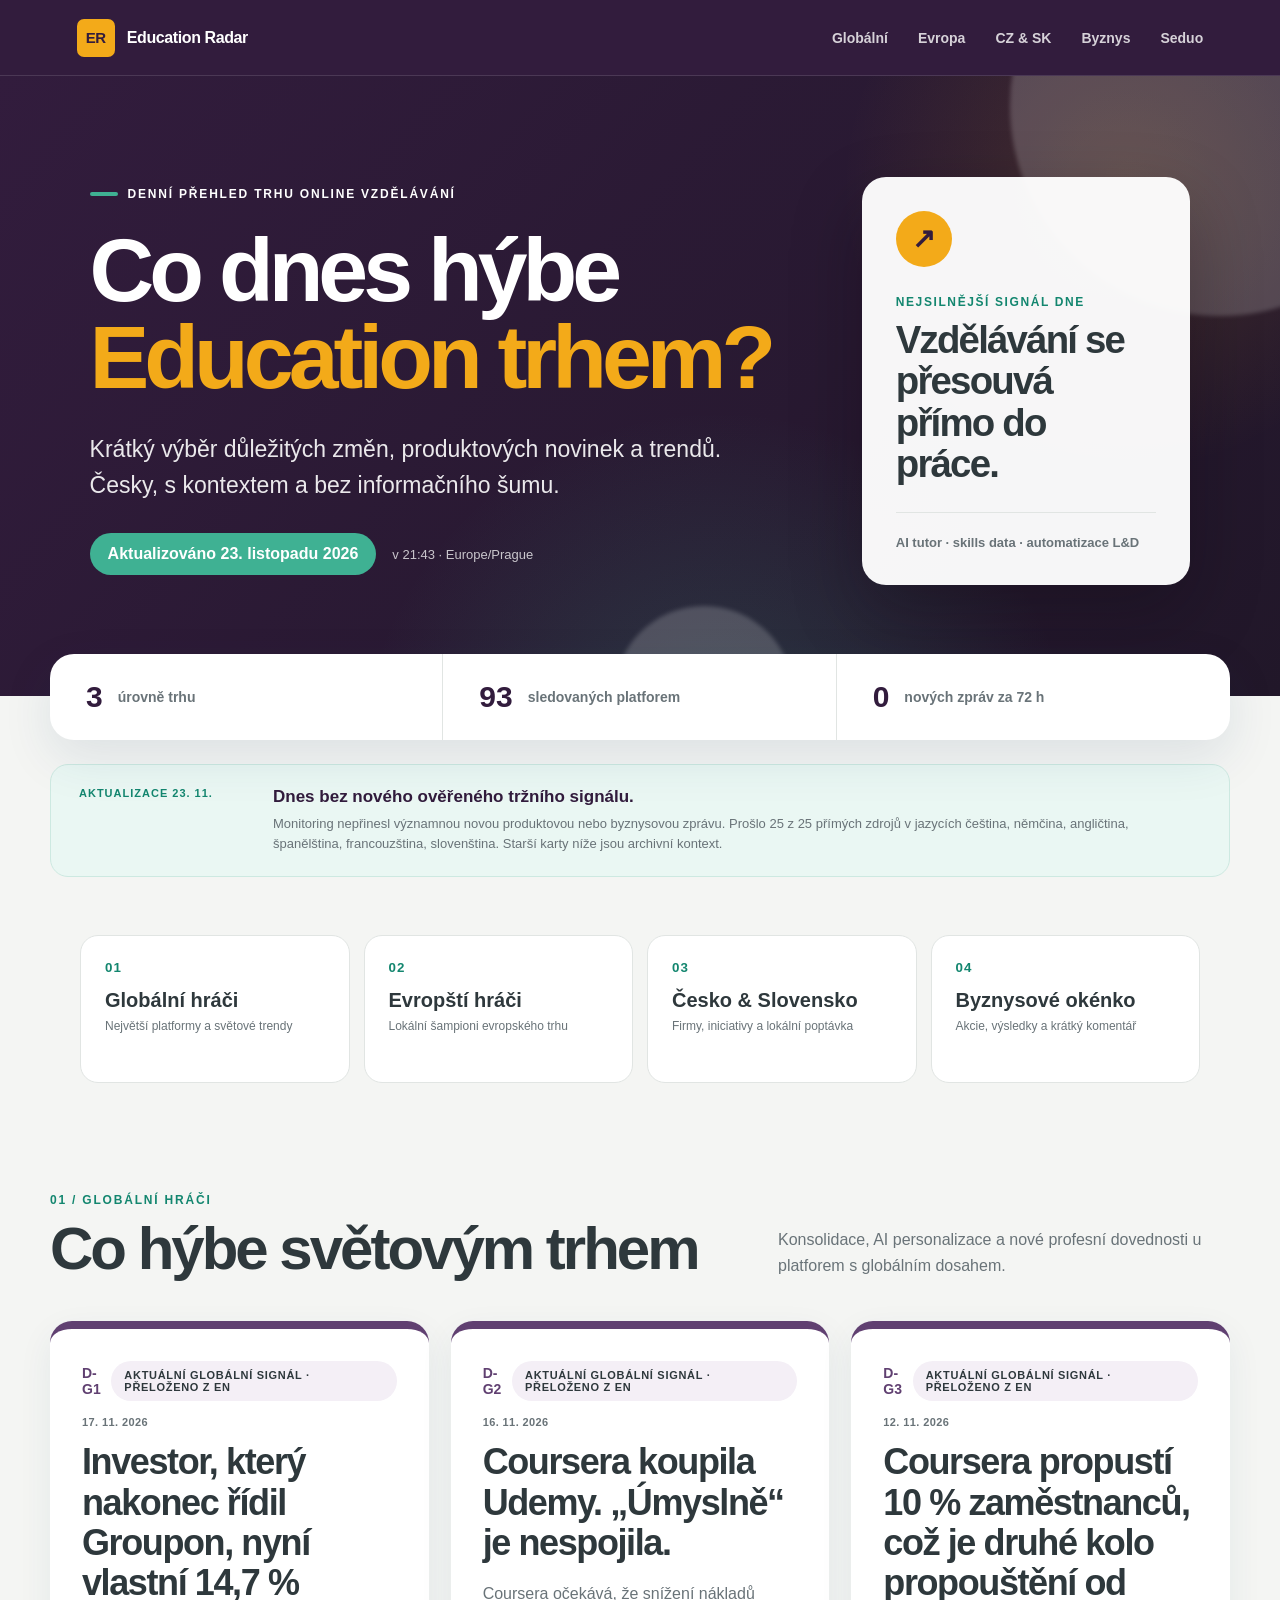
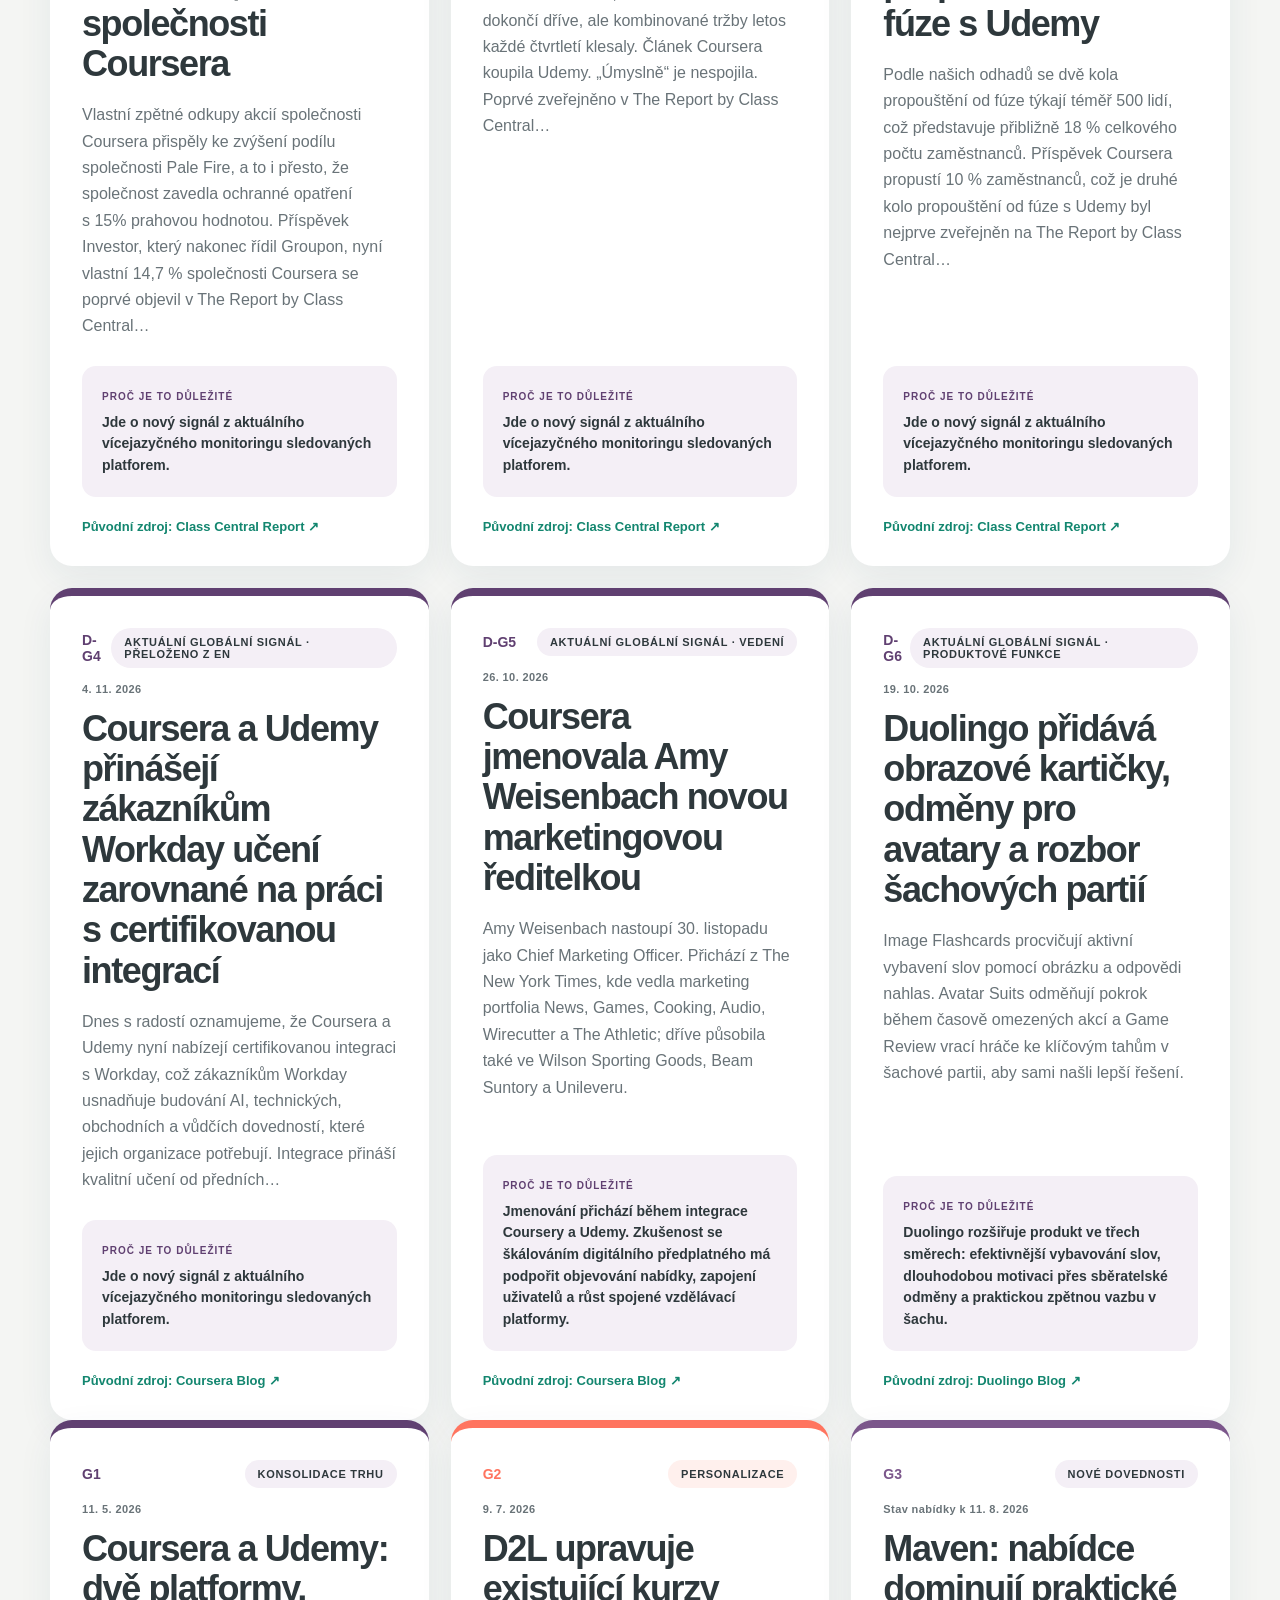
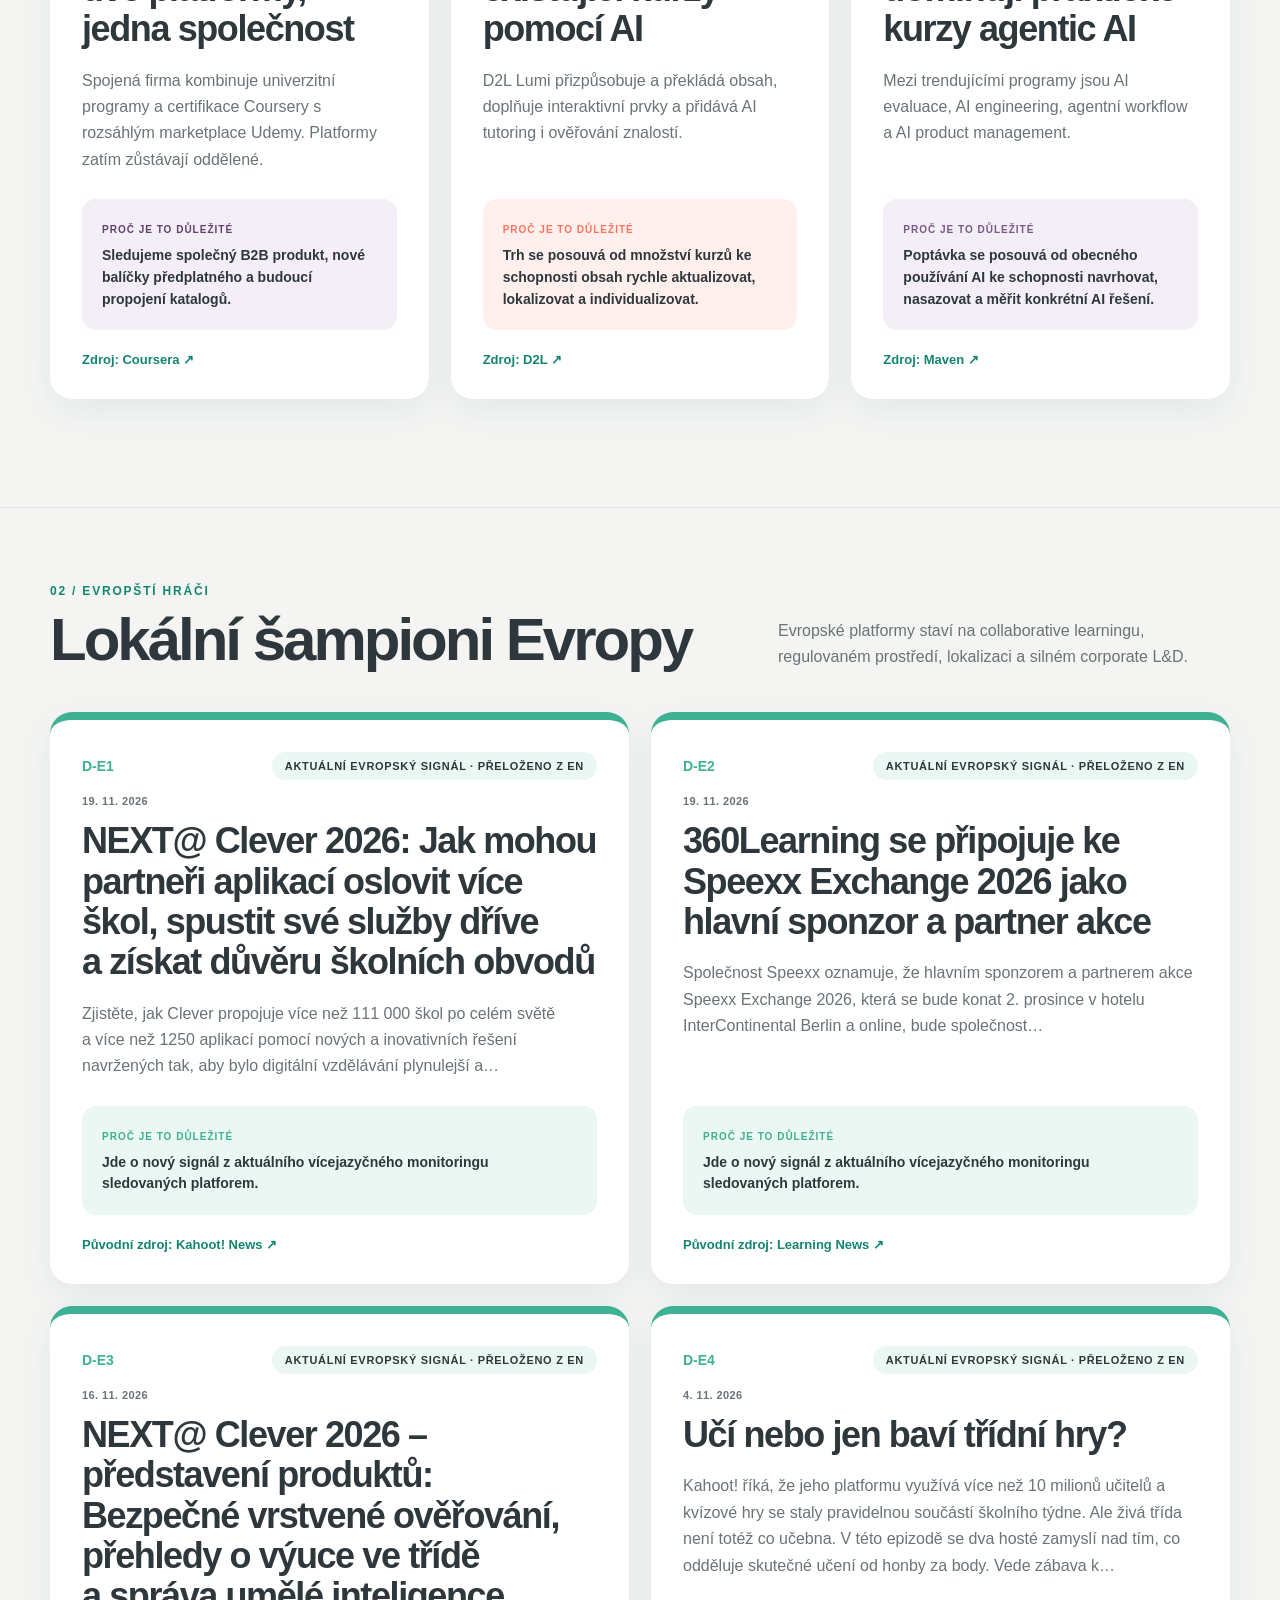
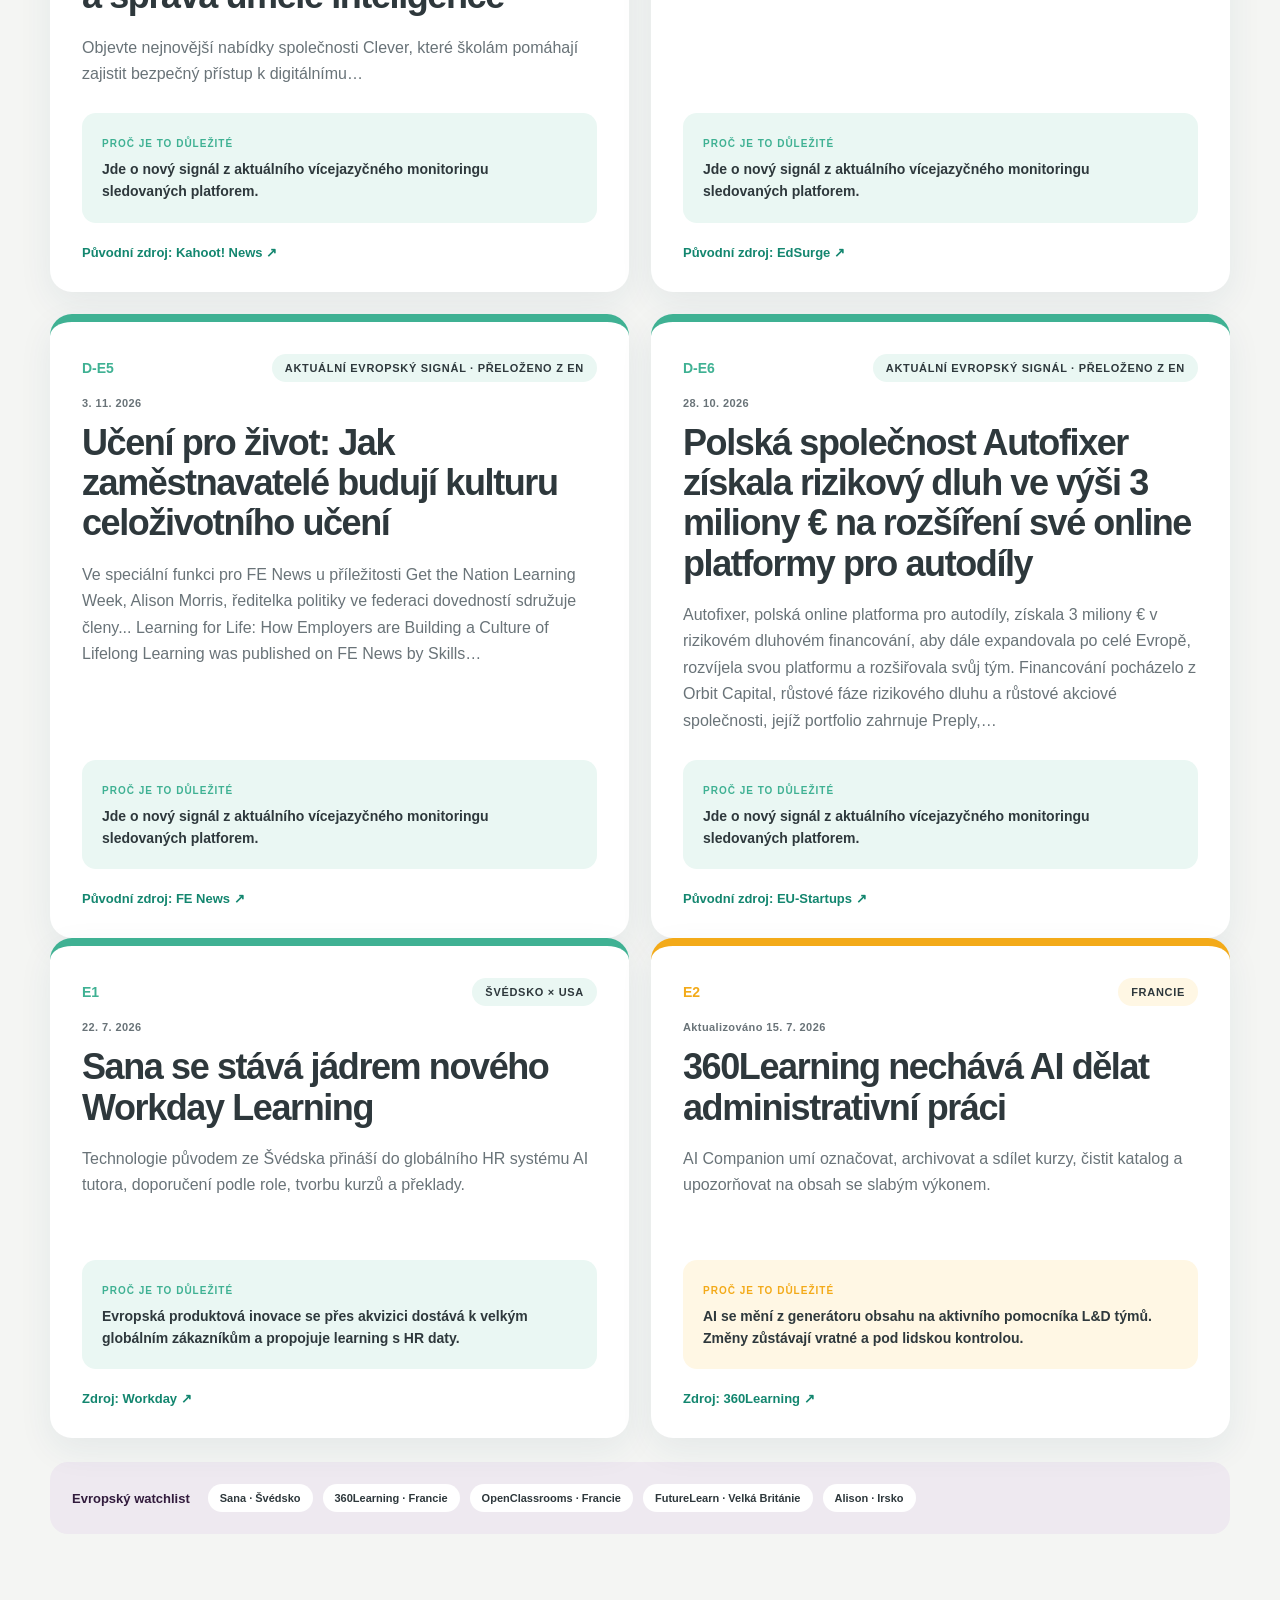
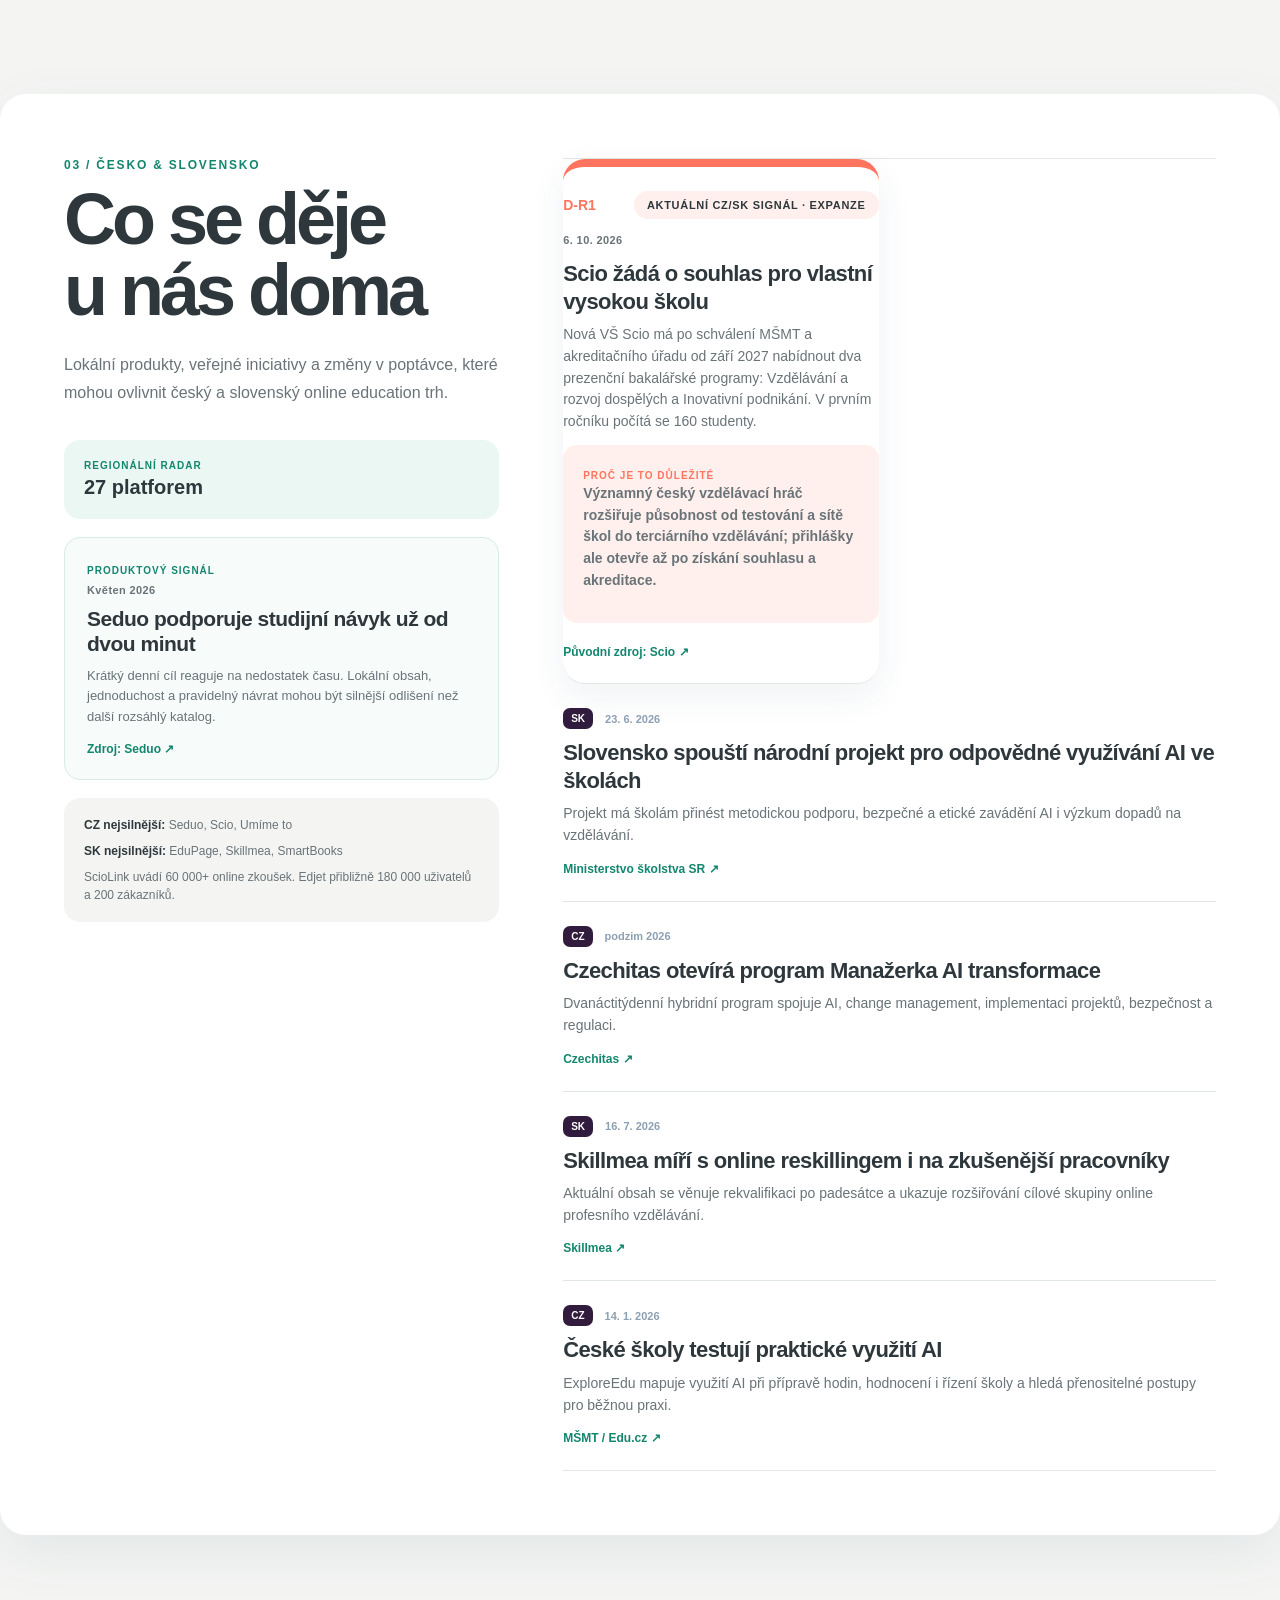
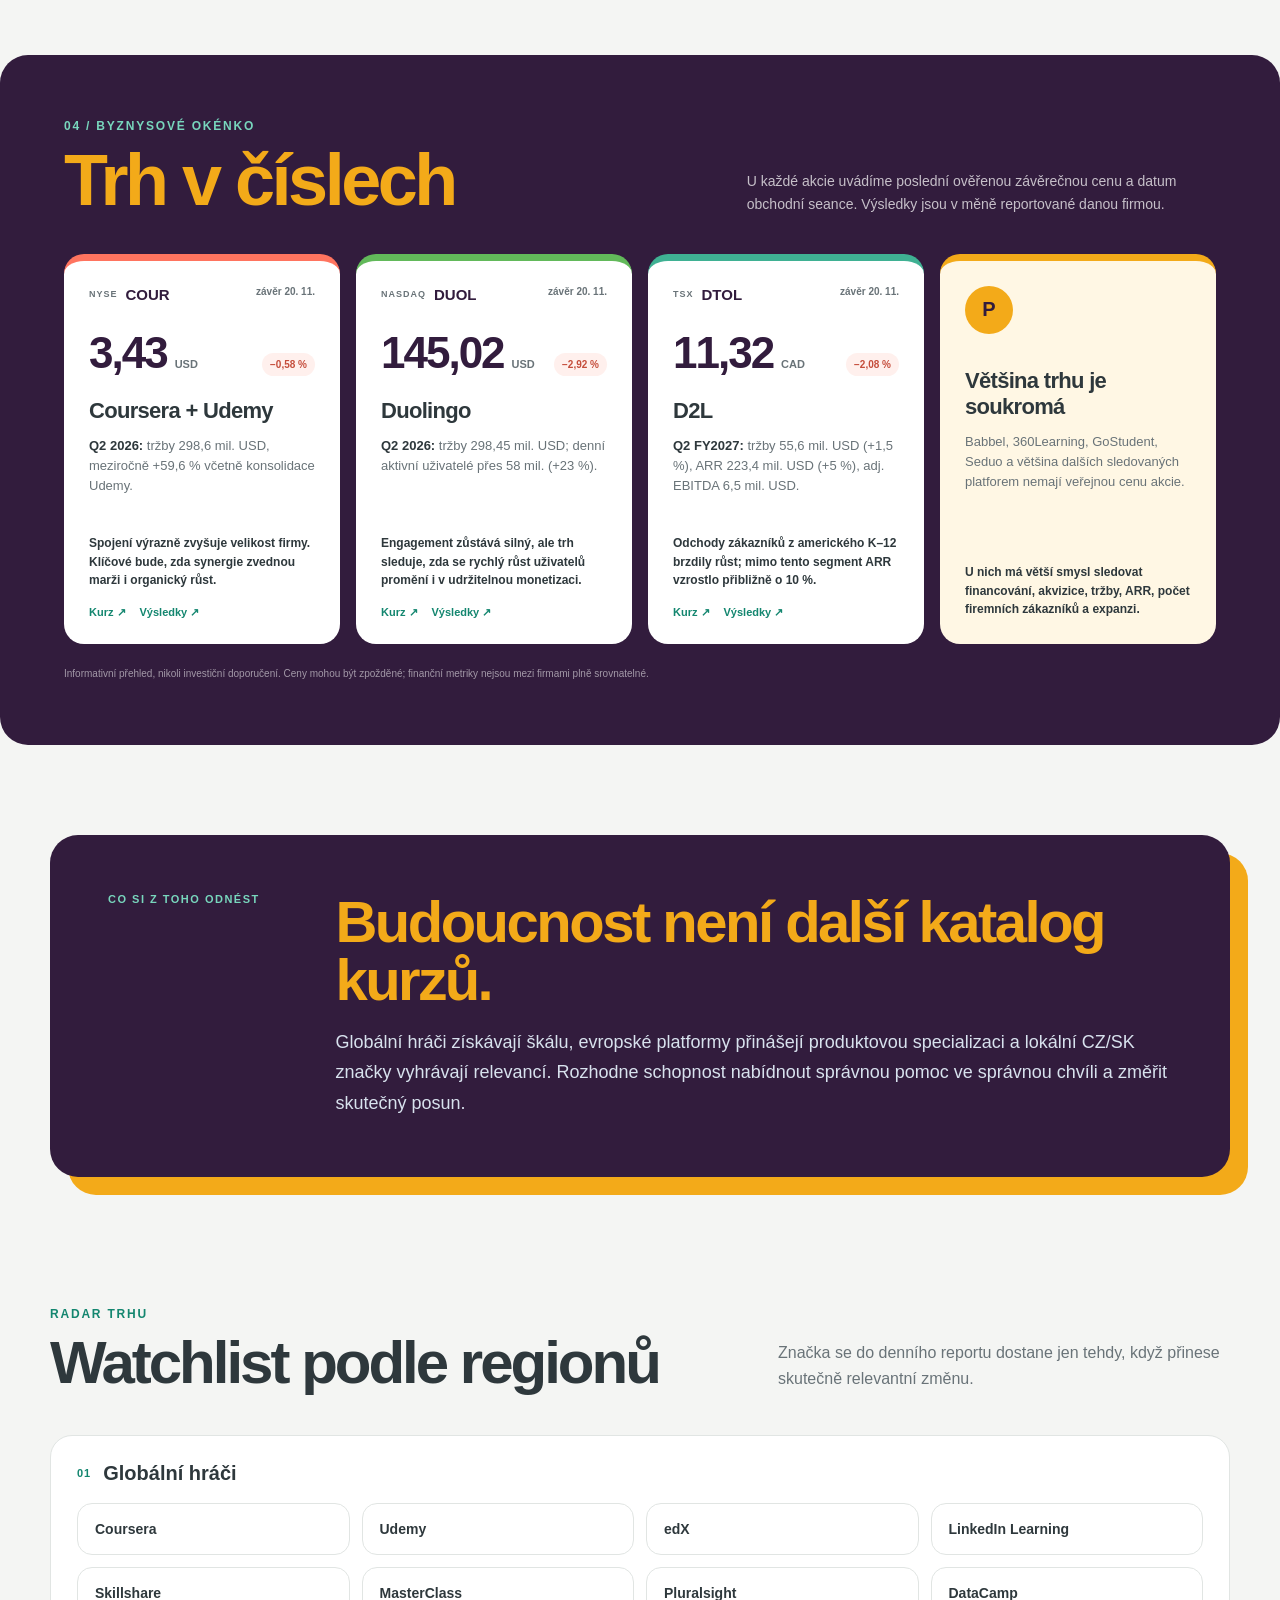
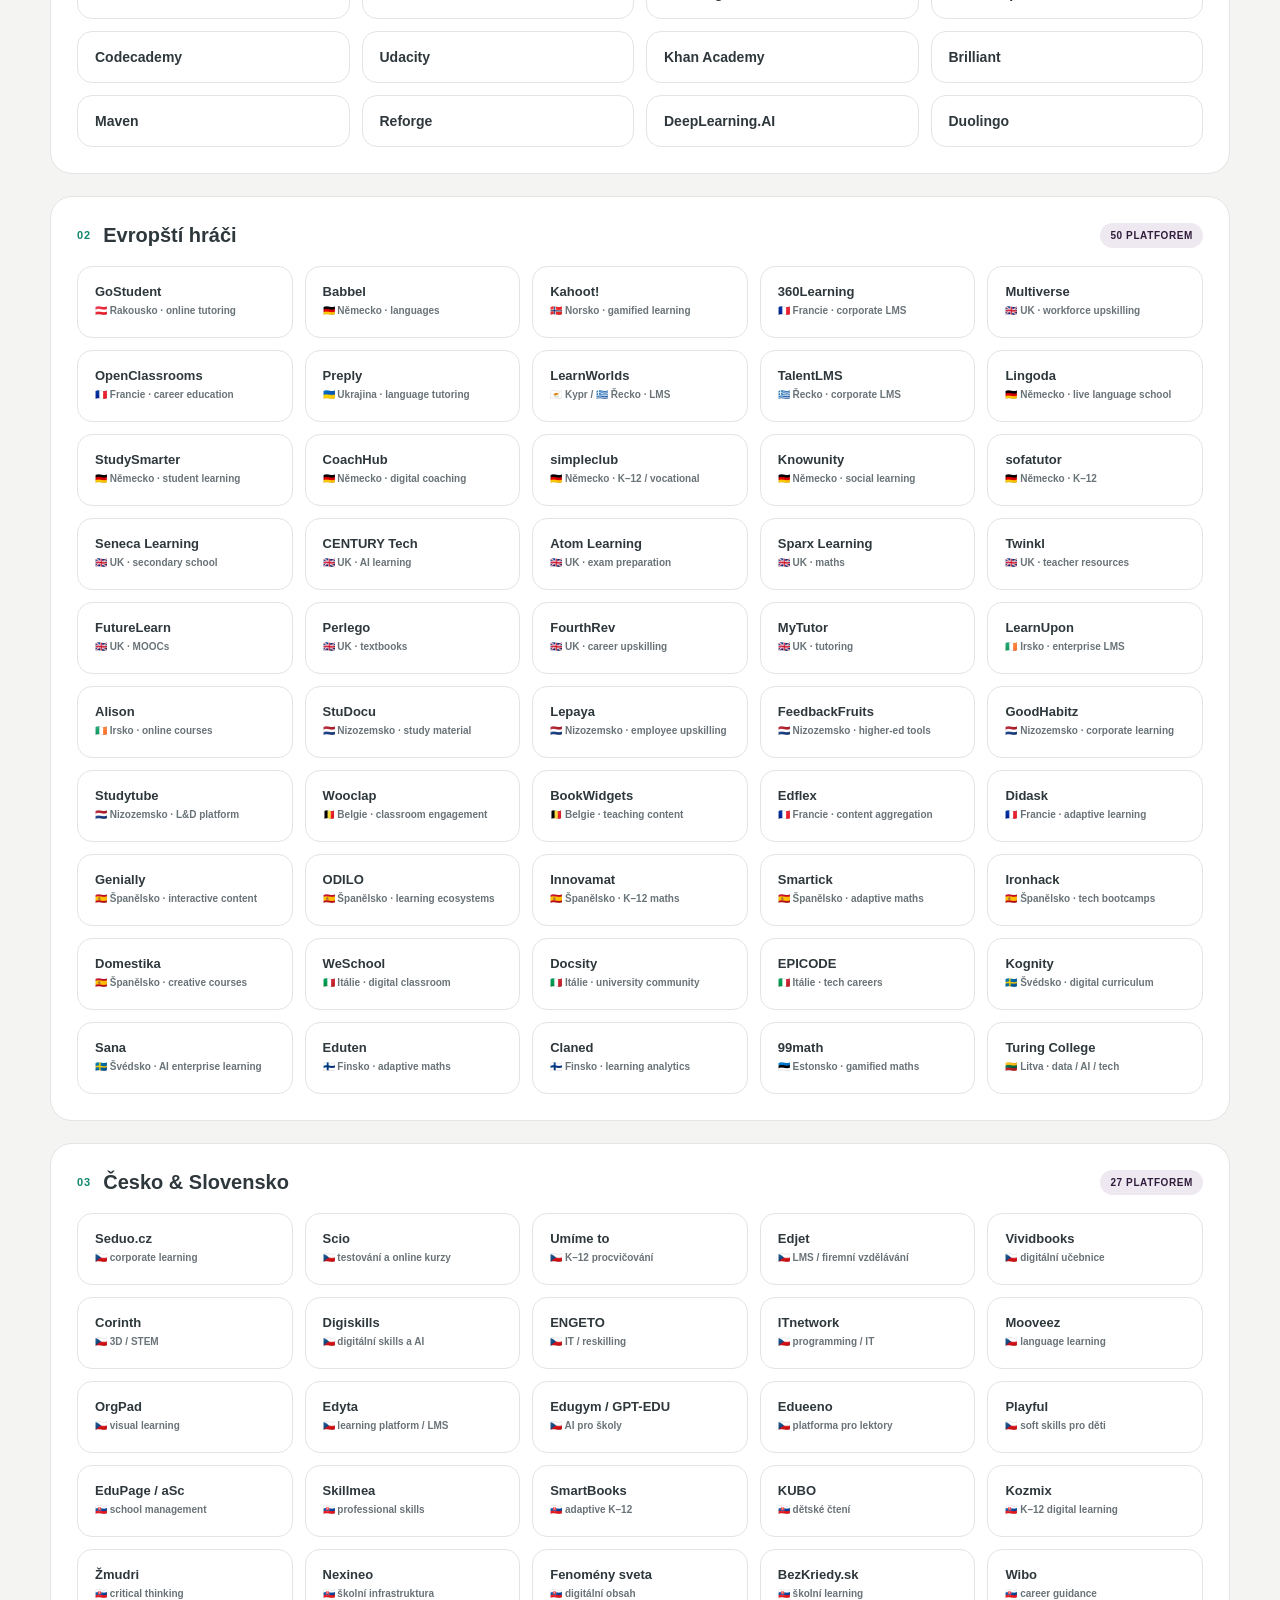
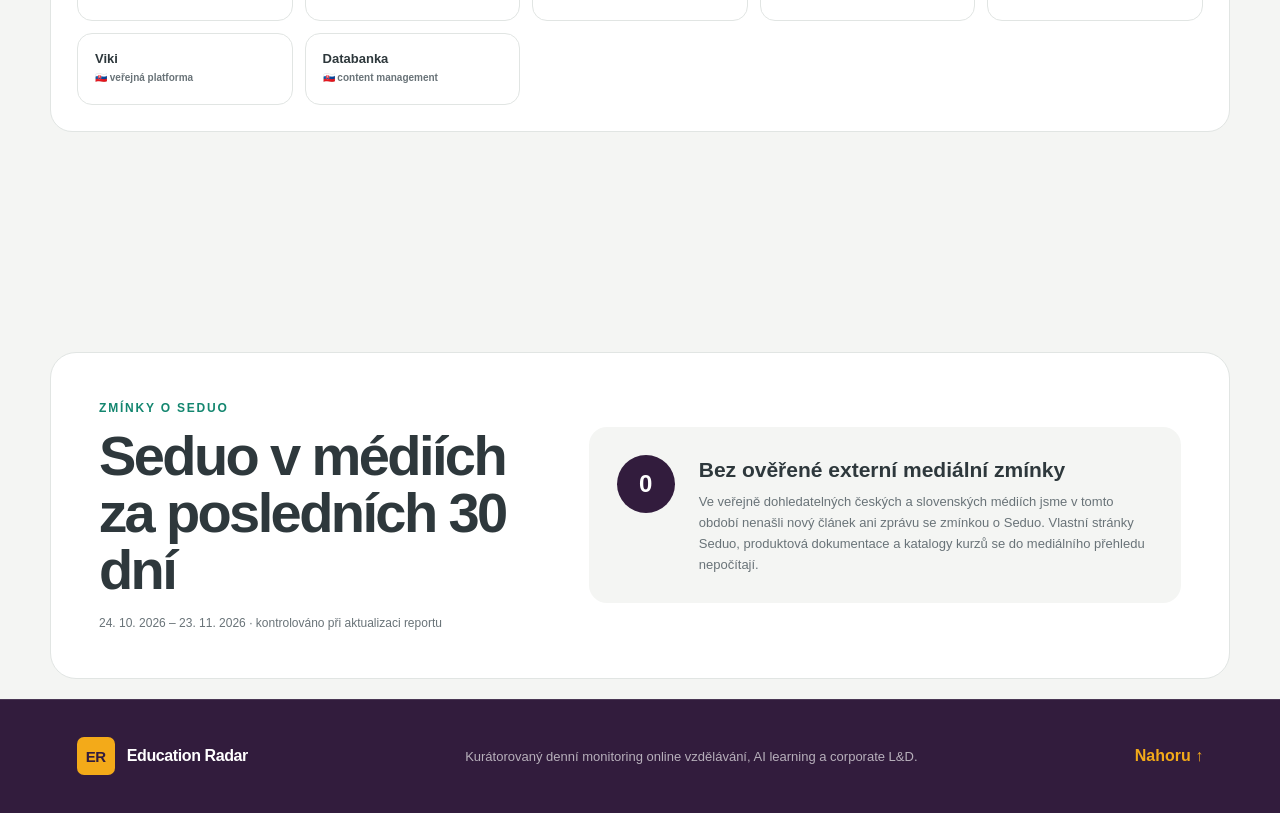
==== commit 8b1d3e2c: "Automaticky aktualizovat Education Radar" ====
--- a/index.html
+++ b/index.html
@@ -20,7 +20,7 @@
       <p class="eyebrow"><span></span>Denní přehled trhu online vzdělávání</p>
       <h1>Co dnes hýbe<br><em>Education trhem?</em></h1>
       <p class="lede">Krátký výběr důležitých změn, produktových novinek a trendů. Česky, s kontextem a bez informačního šumu.</p>
-      <div class="dateRow"><span class="dateBadge">Aktualizováno 20. listopadu 2026</span><span class="updateText">v 18:25 · Europe/Prague</span></div>
+      <div class="dateRow"><span class="dateBadge">Aktualizováno 23. listopadu 2026</span><span class="updateText">v 21:43 · Europe/Prague</span></div>
     </div>
     <aside class="heroCard" aria-label="Dnešní hlavní signál">
       <div class="signalIcon">↗</div><p>Nejsilnější signál dne</p><h2>Vzdělávání se přesouvá přímo do práce.</h2><div class="miniLine"></div><span>AI tutor · skills data · automatizace L&amp;D</span>
@@ -28,10 +28,10 @@
   </section>
 
   <section class="summary" aria-label="Dnešní souhrn">
-    <div><strong>3</strong><span>úrovně trhu</span></div><div><strong>93</strong><span>sledovaných platforem</span></div><div><strong>2</strong><span>nové zprávy za 72 h</span></div>
+    <div><strong>3</strong><span>úrovně trhu</span></div><div><strong>93</strong><span>sledovaných platforem</span></div><div><strong>0</strong><span>nových zpráv za 72 h</span></div>
   </section>
 
-  <section class="dailyStatus" aria-label="Stav dnešní aktualizace"><span>Aktualizace 20. 11.</span><div><strong>Dnes zachyceny 2 nové ověřené signály.</strong><p>Nové položky jsou přeložené do češtiny a odkazují přímo na původní článek. Prošlo 24 z 25 přímých zdrojů v jazycích čeština, němčina, angličtina, španělština, francouzština, slovenština.</p></div></section>
+  <section class="dailyStatus" aria-label="Stav dnešní aktualizace"><span>Aktualizace 23. 11.</span><div><strong>Dnes bez nového ověřeného tržního signálu.</strong><p>Monitoring nepřinesl významnou novou produktovou nebo byznysovou zprávu. Prošlo 25 z 25 přímých zdrojů v jazycích čeština, němčina, angličtina, španělština, francouzština, slovenština. Starší karty níže jsou archivní kontext.</p></div></section>
 
   <nav class="segmentNav" aria-label="Části reportu">
     <a href="#global"><small>01</small><strong>Globální hráči</strong><span>Největší platformy a světové trendy</span></a>
@@ -96,9 +96,9 @@
   <section class="businessWindow marketSection" id="business">
     <div class="businessHead"><div><p class="kicker">04 / Byznysové okénko</p><h2>Trh v číslech</h2></div><p>U každé akcie uvádíme poslední ověřenou závěrečnou cenu a datum obchodní seance. Výsledky jsou v měně reportované danou firmou.</p></div>
     <div class="businessGrid">
-      <article class="stockCard cour" data-ticker="COUR"><div class="stockTop"><div><span>NYSE</span><strong>COUR</strong></div><time datetime="2026-11-19">závěr 19. 11.</time></div><div class="stockPrice"><strong>3,45</strong><span>USD</span><em class="stockDown">−3,63 %</em></div><h3>Coursera + Udemy</h3><p><b>Q2 2026:</b> tržby 298,6 mil. USD, meziročně +59,6 % včetně konsolidace Udemy.</p><div class="businessComment">Spojení výrazně zvyšuje velikost firmy. Klíčové bude, zda synergie zvednou marži i organický růst.</div><div class="sourceRow"><a href="https://www.nasdaq.com/market-activity/stocks/cour/historical" target="_blank" rel="noreferrer">Kurz ↗</a><a href="https://investor.coursera.com/financials/quarterly-results/default.aspx" target="_blank" rel="noreferrer">Výsledky ↗</a></div></article>
-      <article class="stockCard duol" data-ticker="DUOL"><div class="stockTop"><div><span>NASDAQ</span><strong>DUOL</strong></div><time datetime="2026-11-19">závěr 19. 11.</time></div><div class="stockPrice"><strong>149,38</strong><span>USD</span><em class="stockDown">−6,81 %</em></div><h3>Duolingo</h3><p><b>Q2 2026:</b> tržby 298,45 mil. USD; denní aktivní uživatelé přes 58 mil. (+23 %).</p><div class="businessComment">Engagement zůstává silný, ale trh sleduje, zda se rychlý růst uživatelů promění i v udržitelnou monetizaci.</div><div class="sourceRow"><a href="https://www.nasdaq.com/market-activity/stocks/duol/historical" target="_blank" rel="noreferrer">Kurz ↗</a><a href="https://investors.duolingo.com/events/event-details/duolingo-second-quarter-2026-earnings-call" target="_blank" rel="noreferrer">Výsledky ↗</a></div></article>
-      <article class="stockCard dtol" data-ticker="DTOL"><div class="stockTop"><div><span>TSX</span><strong>DTOL</strong></div><time datetime="2026-11-19">závěr 19. 11.</time></div><div class="stockPrice"><strong>11,56</strong><span>CAD</span><em class="stockUp">+0,26 %</em></div><h3>D2L</h3><p><b>Q2 FY2027:</b> tržby 55,6 mil. USD (+1,5 %), ARR 223,4 mil. USD (+5 %), adj. EBITDA 6,5 mil. USD.</p><div class="businessComment">Odchody zákazníků z amerického K–12 brzdily růst; mimo tento segment ARR vzrostlo přibližně o 10 %.</div><div class="sourceRow"><a href="https://money.tmx.com/quote/DTOL" target="_blank" rel="noreferrer">Kurz ↗</a><a href="https://ir.d2l.com/financials/quarterly-results/default.aspx" target="_blank" rel="noreferrer">Výsledky ↗</a></div></article>
+      <article class="stockCard cour" data-ticker="COUR"><div class="stockTop"><div><span>NYSE</span><strong>COUR</strong></div><time datetime="2026-11-20">závěr 20. 11.</time></div><div class="stockPrice"><strong>3,43</strong><span>USD</span><em class="stockDown">−0,58 %</em></div><h3>Coursera + Udemy</h3><p><b>Q2 2026:</b> tržby 298,6 mil. USD, meziročně +59,6 % včetně konsolidace Udemy.</p><div class="businessComment">Spojení výrazně zvyšuje velikost firmy. Klíčové bude, zda synergie zvednou marži i organický růst.</div><div class="sourceRow"><a href="https://www.nasdaq.com/market-activity/stocks/cour/historical" target="_blank" rel="noreferrer">Kurz ↗</a><a href="https://investor.coursera.com/financials/quarterly-results/default.aspx" target="_blank" rel="noreferrer">Výsledky ↗</a></div></article>
+      <article class="stockCard duol" data-ticker="DUOL"><div class="stockTop"><div><span>NASDAQ</span><strong>DUOL</strong></div><time datetime="2026-11-20">závěr 20. 11.</time></div><div class="stockPrice"><strong>145,02</strong><span>USD</span><em class="stockDown">−2,92 %</em></div><h3>Duolingo</h3><p><b>Q2 2026:</b> tržby 298,45 mil. USD; denní aktivní uživatelé přes 58 mil. (+23 %).</p><div class="businessComment">Engagement zůstává silný, ale trh sleduje, zda se rychlý růst uživatelů promění i v udržitelnou monetizaci.</div><div class="sourceRow"><a href="https://www.nasdaq.com/market-activity/stocks/duol/historical" target="_blank" rel="noreferrer">Kurz ↗</a><a href="https://investors.duolingo.com/events/event-details/duolingo-second-quarter-2026-earnings-call" target="_blank" rel="noreferrer">Výsledky ↗</a></div></article>
+      <article class="stockCard dtol" data-ticker="DTOL"><div class="stockTop"><div><span>TSX</span><strong>DTOL</strong></div><time datetime="2026-11-20">závěr 20. 11.</time></div><div class="stockPrice"><strong>11,32</strong><span>CAD</span><em class="stockDown">−2,08 %</em></div><h3>D2L</h3><p><b>Q2 FY2027:</b> tržby 55,6 mil. USD (+1,5 %), ARR 223,4 mil. USD (+5 %), adj. EBITDA 6,5 mil. USD.</p><div class="businessComment">Odchody zákazníků z amerického K–12 brzdily růst; mimo tento segment ARR vzrostlo přibližně o 10 %.</div><div class="sourceRow"><a href="https://money.tmx.com/quote/DTOL" target="_blank" rel="noreferrer">Kurz ↗</a><a href="https://ir.d2l.com/financials/quarterly-results/default.aspx" target="_blank" rel="noreferrer">Výsledky ↗</a></div></article>
       <article class="stockCard privateCard"><div class="privateIcon">P</div><h3>Většina trhu je soukromá</h3><p>Babbel, 360Learning, GoStudent, Seduo a většina dalších sledovaných platforem nemají veřejnou cenu akcie.</p><div class="businessComment">U nich má větší smysl sledovat financování, akvizice, tržby, ARR, počet firemních zákazníků a expanzi.</div></article>
     </div>
     <p class="businessDisclaimer">Informativní přehled, nikoli investiční doporučení. Ceny mohou být zpožděné; finanční metriky nejsou mezi firmami plně srovnatelné.</p>
@@ -134,7 +134,7 @@
   </section>
 
   <section class="mediaMentions" id="seduo-media">
-    <div><p class="kicker">Zmínky o Seduo</p><h2>Seduo v médiích za posledních 30 dní</h2><p class="mediaDate">21. 10. 2026 – 20. 11. 2026 · kontrolováno při aktualizaci reportu</p></div>
+    <div><p class="kicker">Zmínky o Seduo</p><h2>Seduo v médiích za posledních 30 dní</h2><p class="mediaDate">24. 10. 2026 – 23. 11. 2026 · kontrolováno při aktualizaci reportu</p></div>
 <!-- AUTO:SEDUO:START -->
     <article class="emptyMedia"><strong>0</strong><div><h3>Bez ověřené externí mediální zmínky</h3><p>Ve veřejně dohledatelných českých a slovenských médiích jsme v tomto období nenašli nový článek ani zprávu se zmínkou o Seduo. Vlastní stránky Seduo, produktová dokumentace a katalogy kurzů se do mediálního přehledu nepočítají.</p></div></article>
 <!-- AUTO:SEDUO:END -->
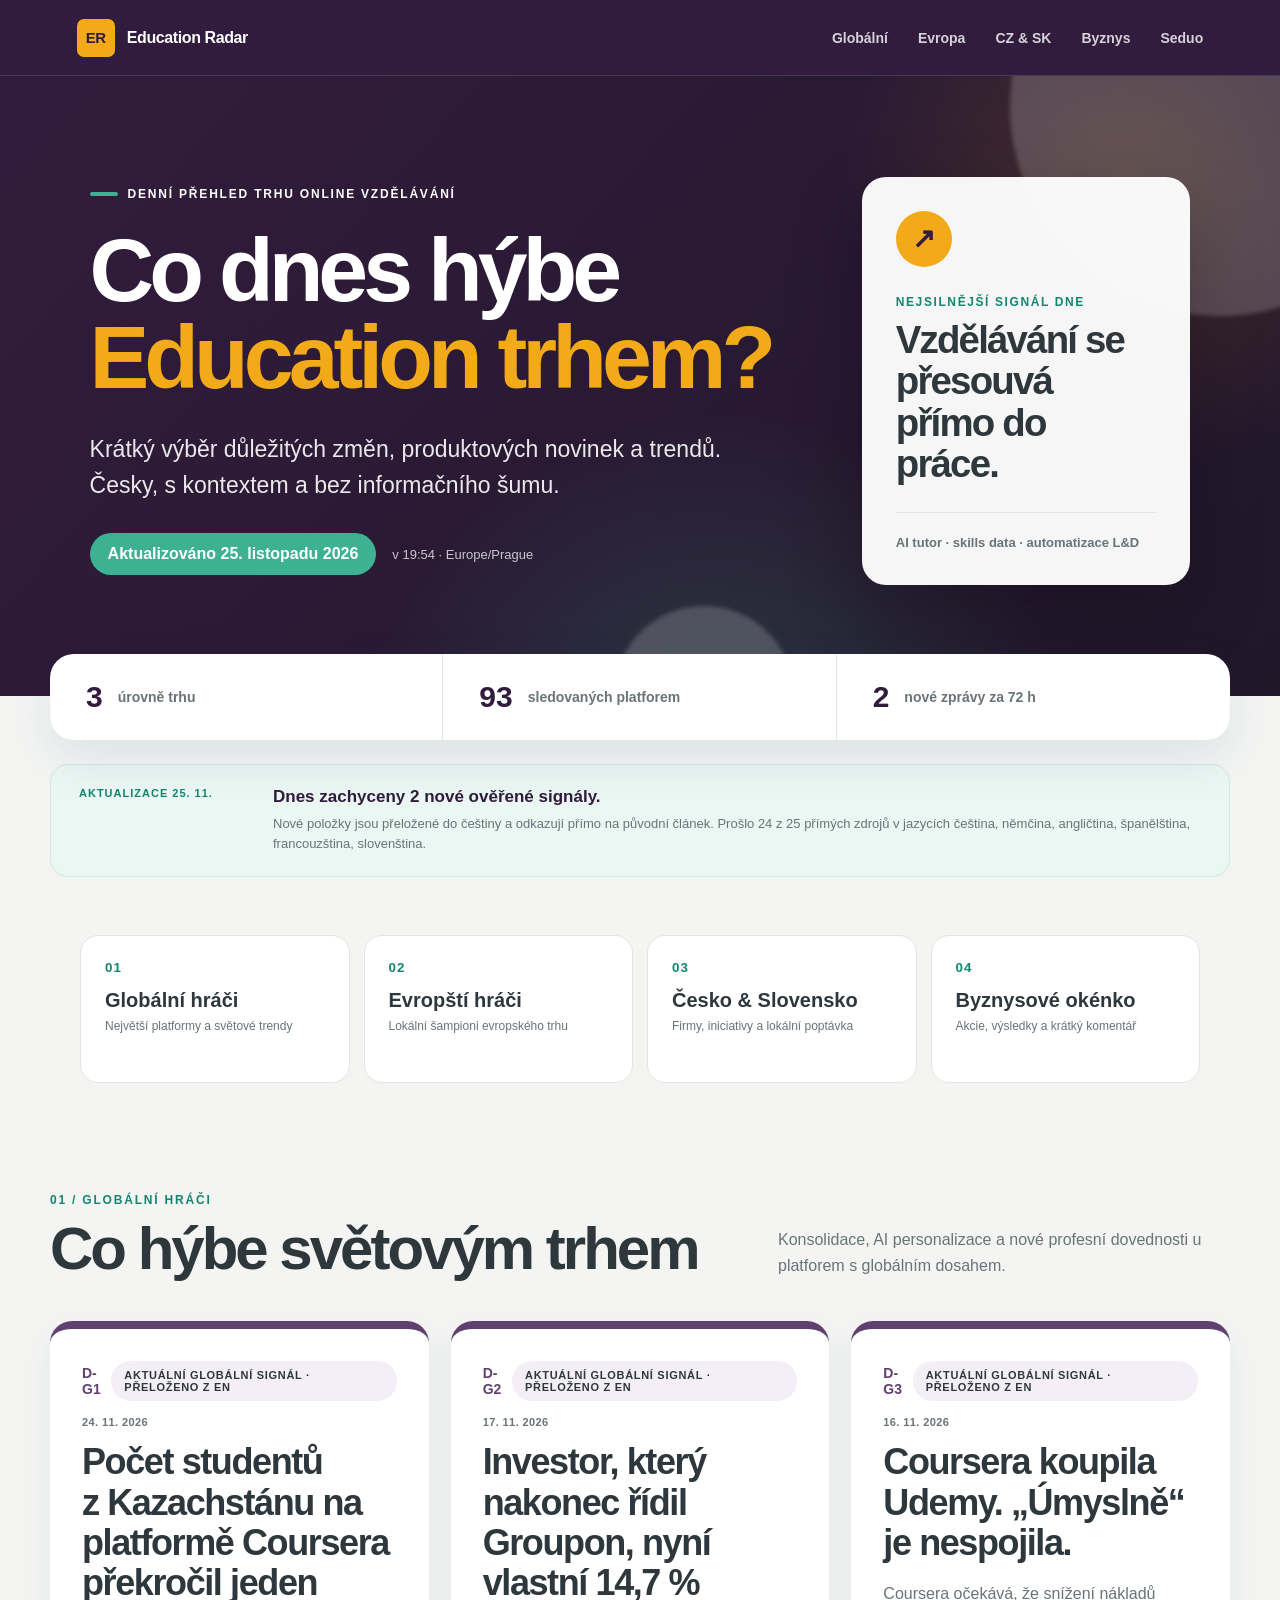
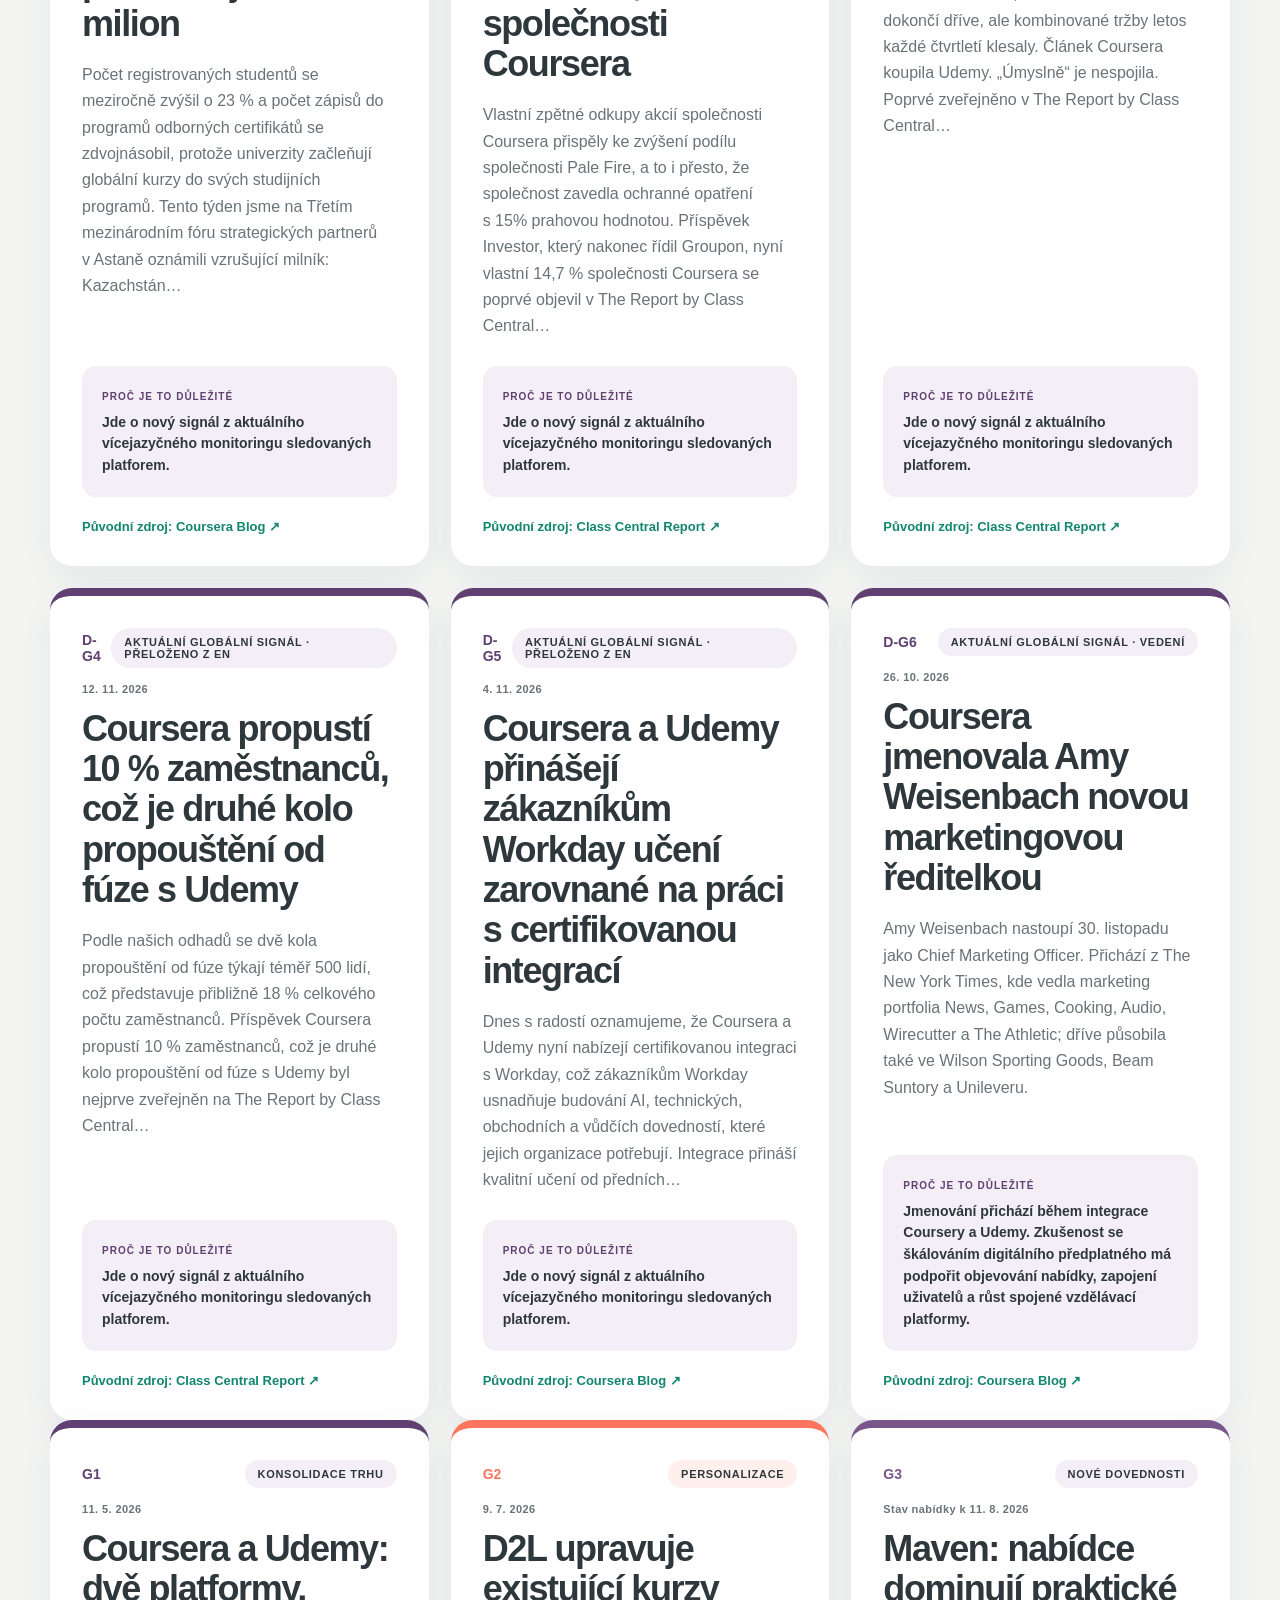
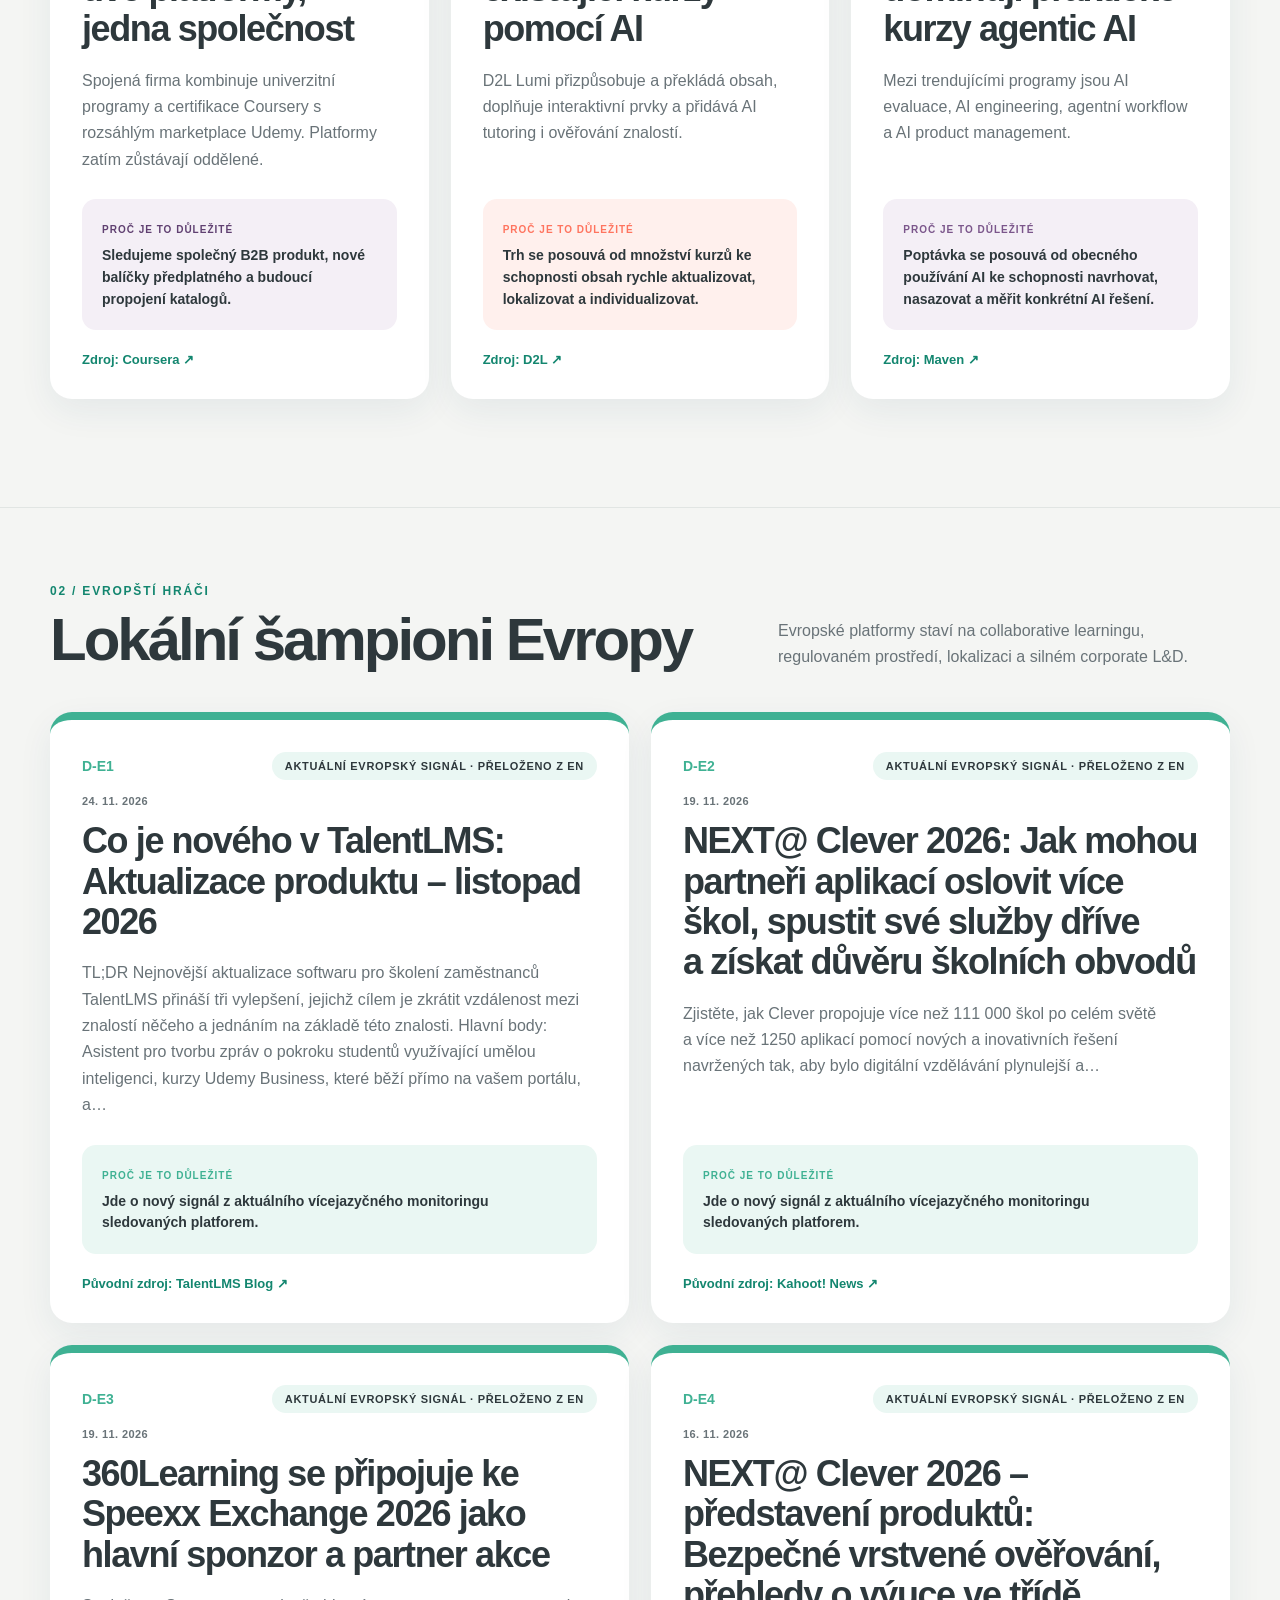
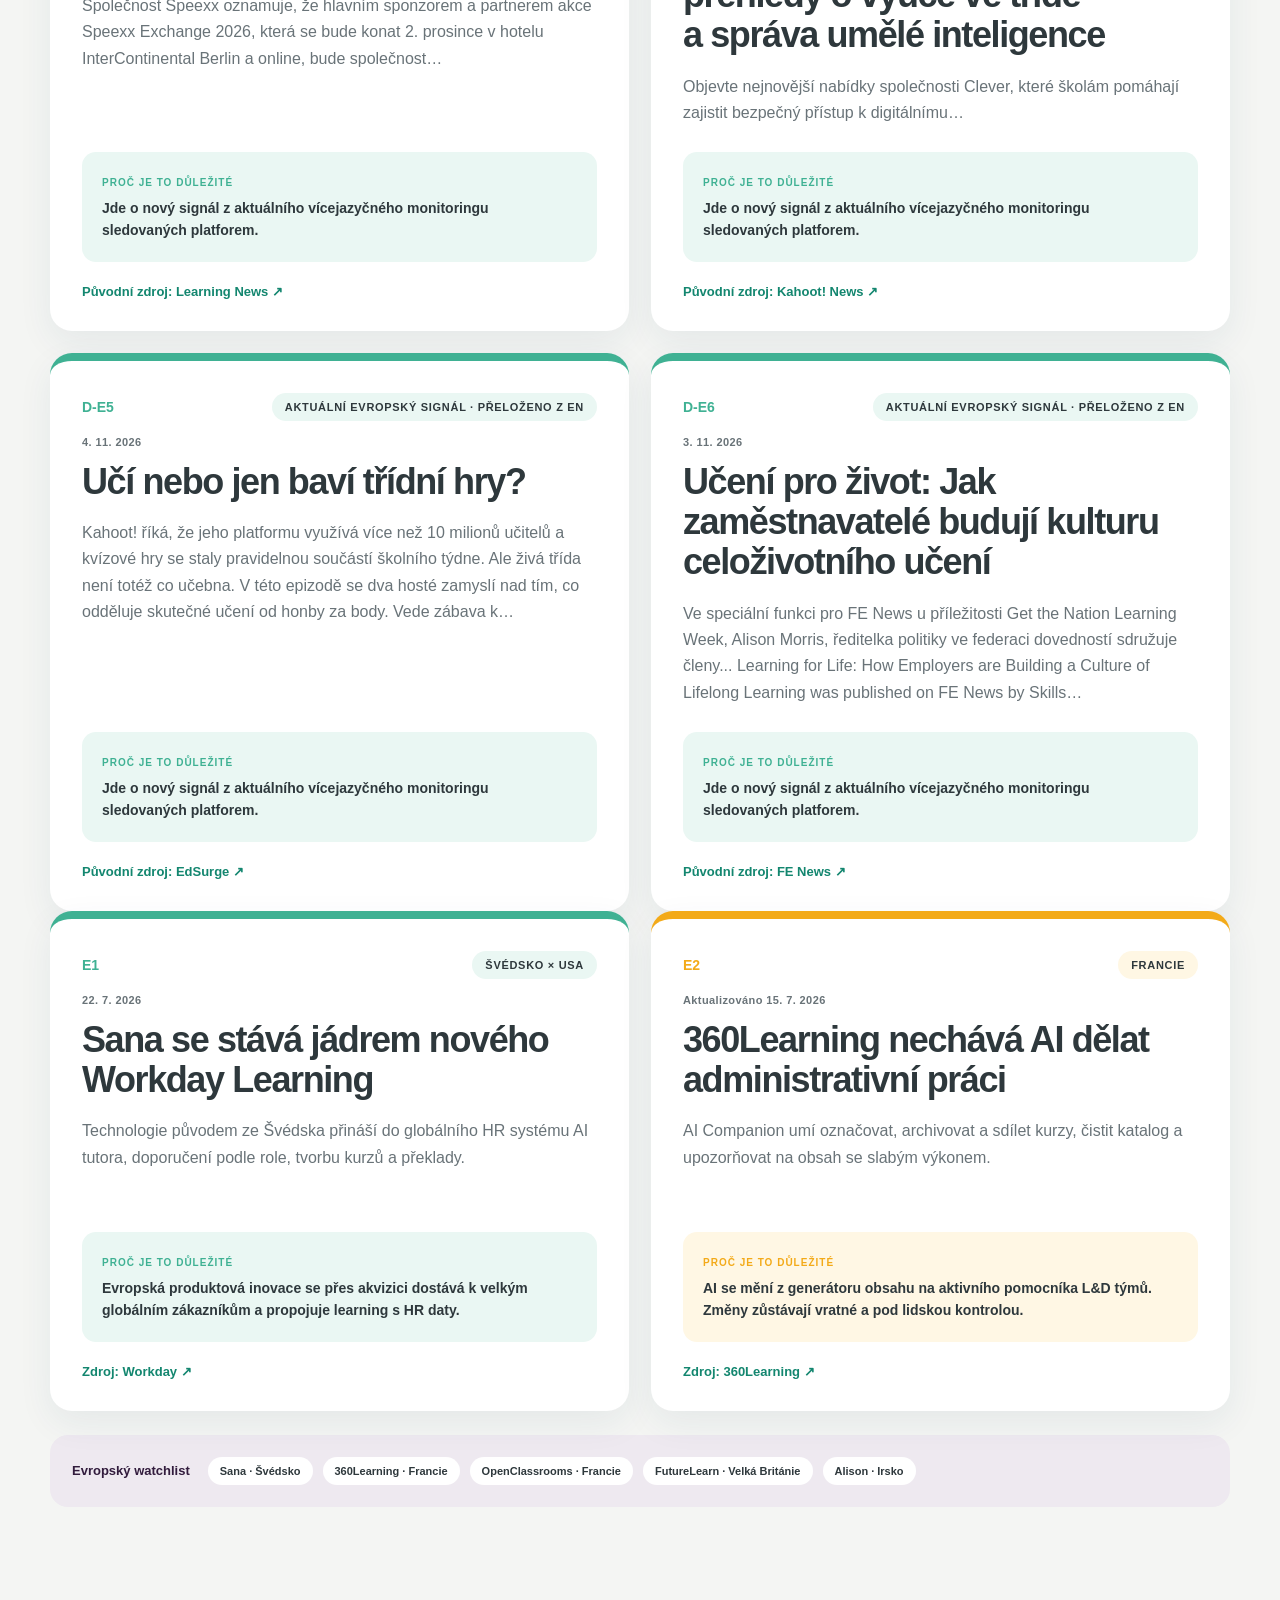
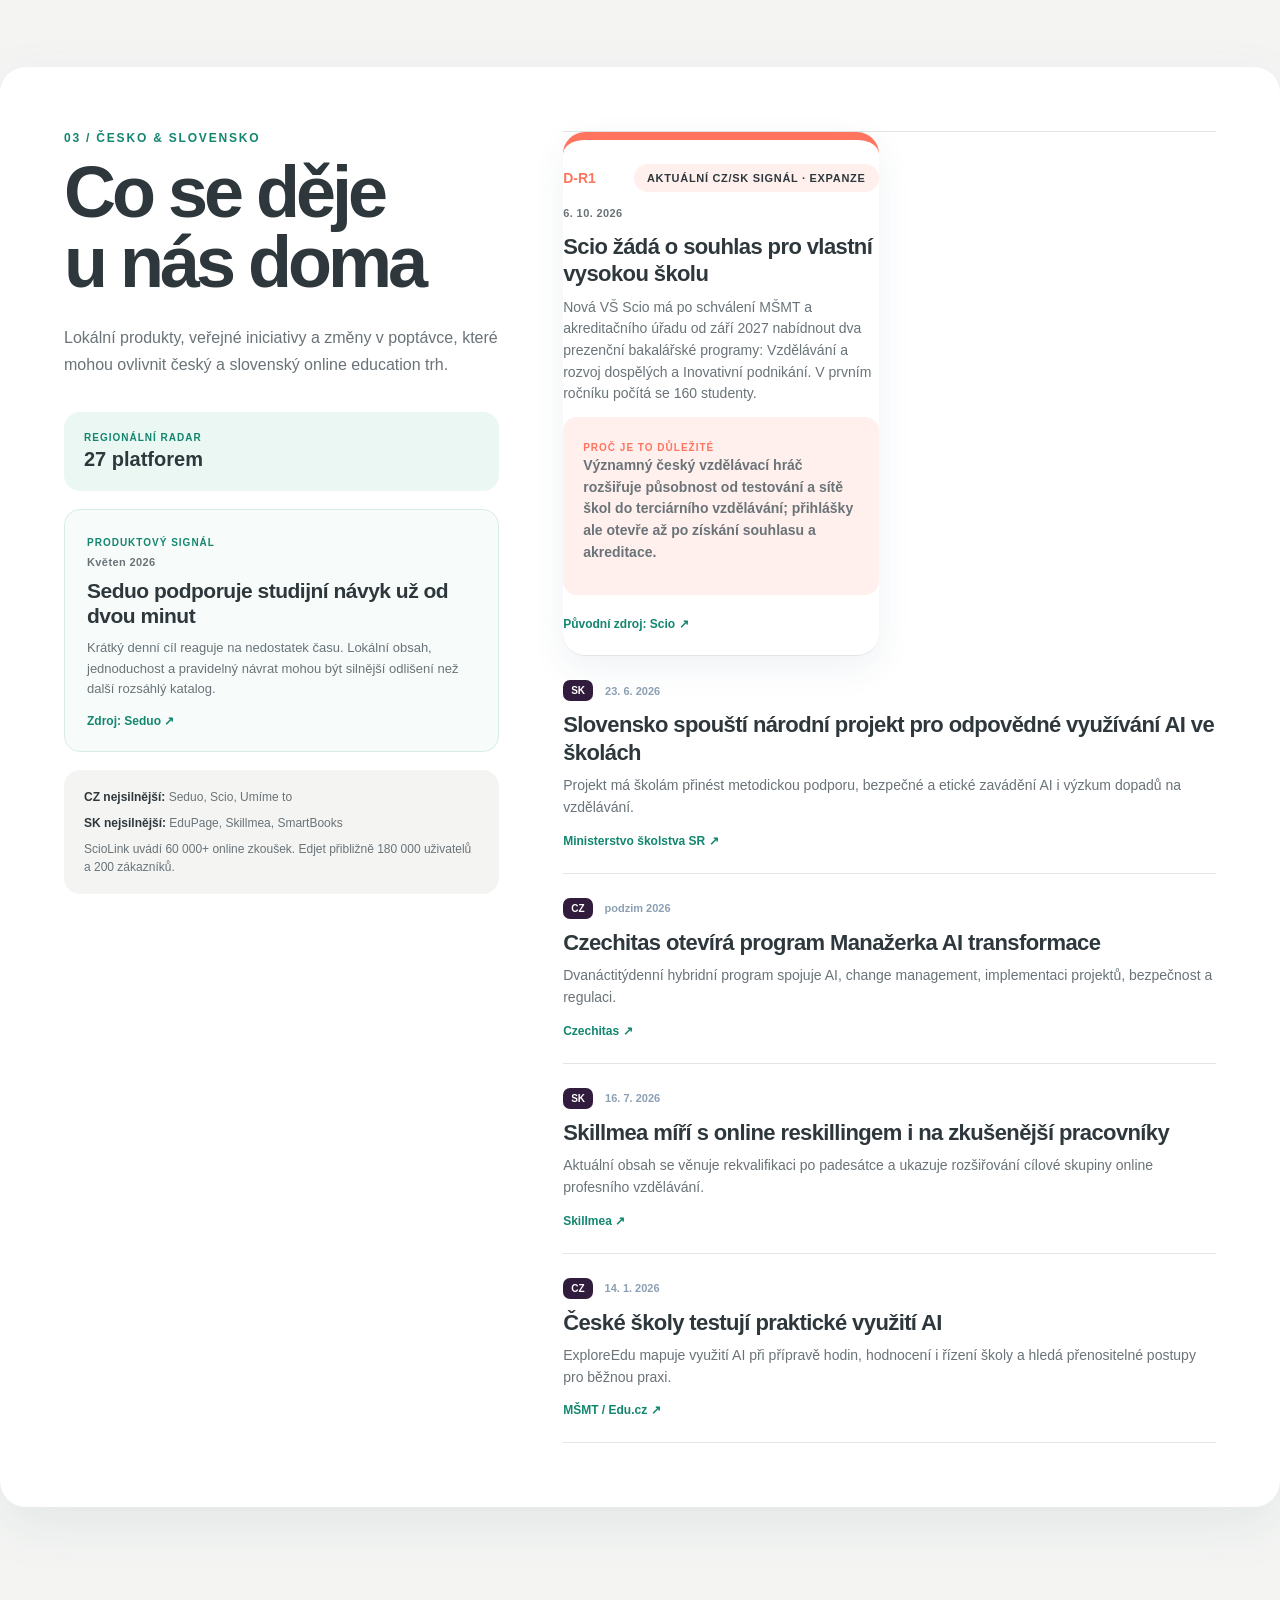
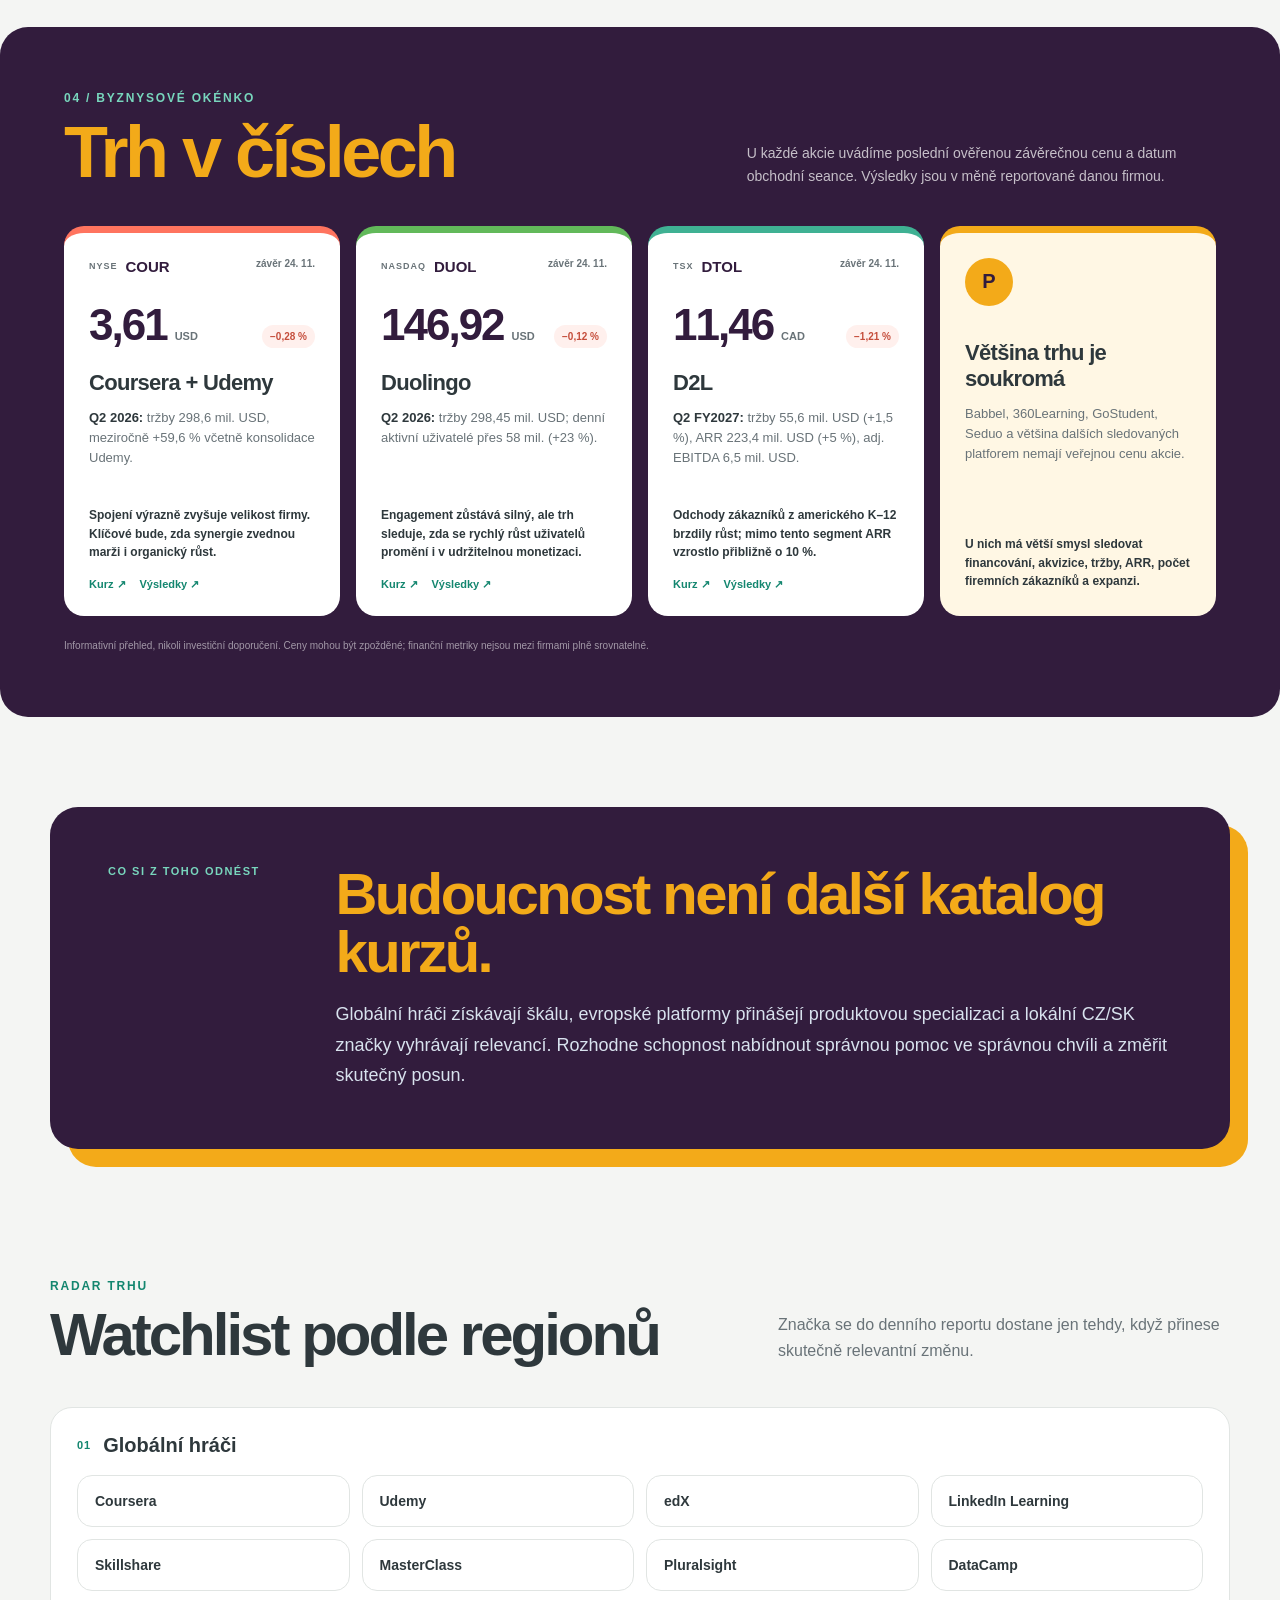
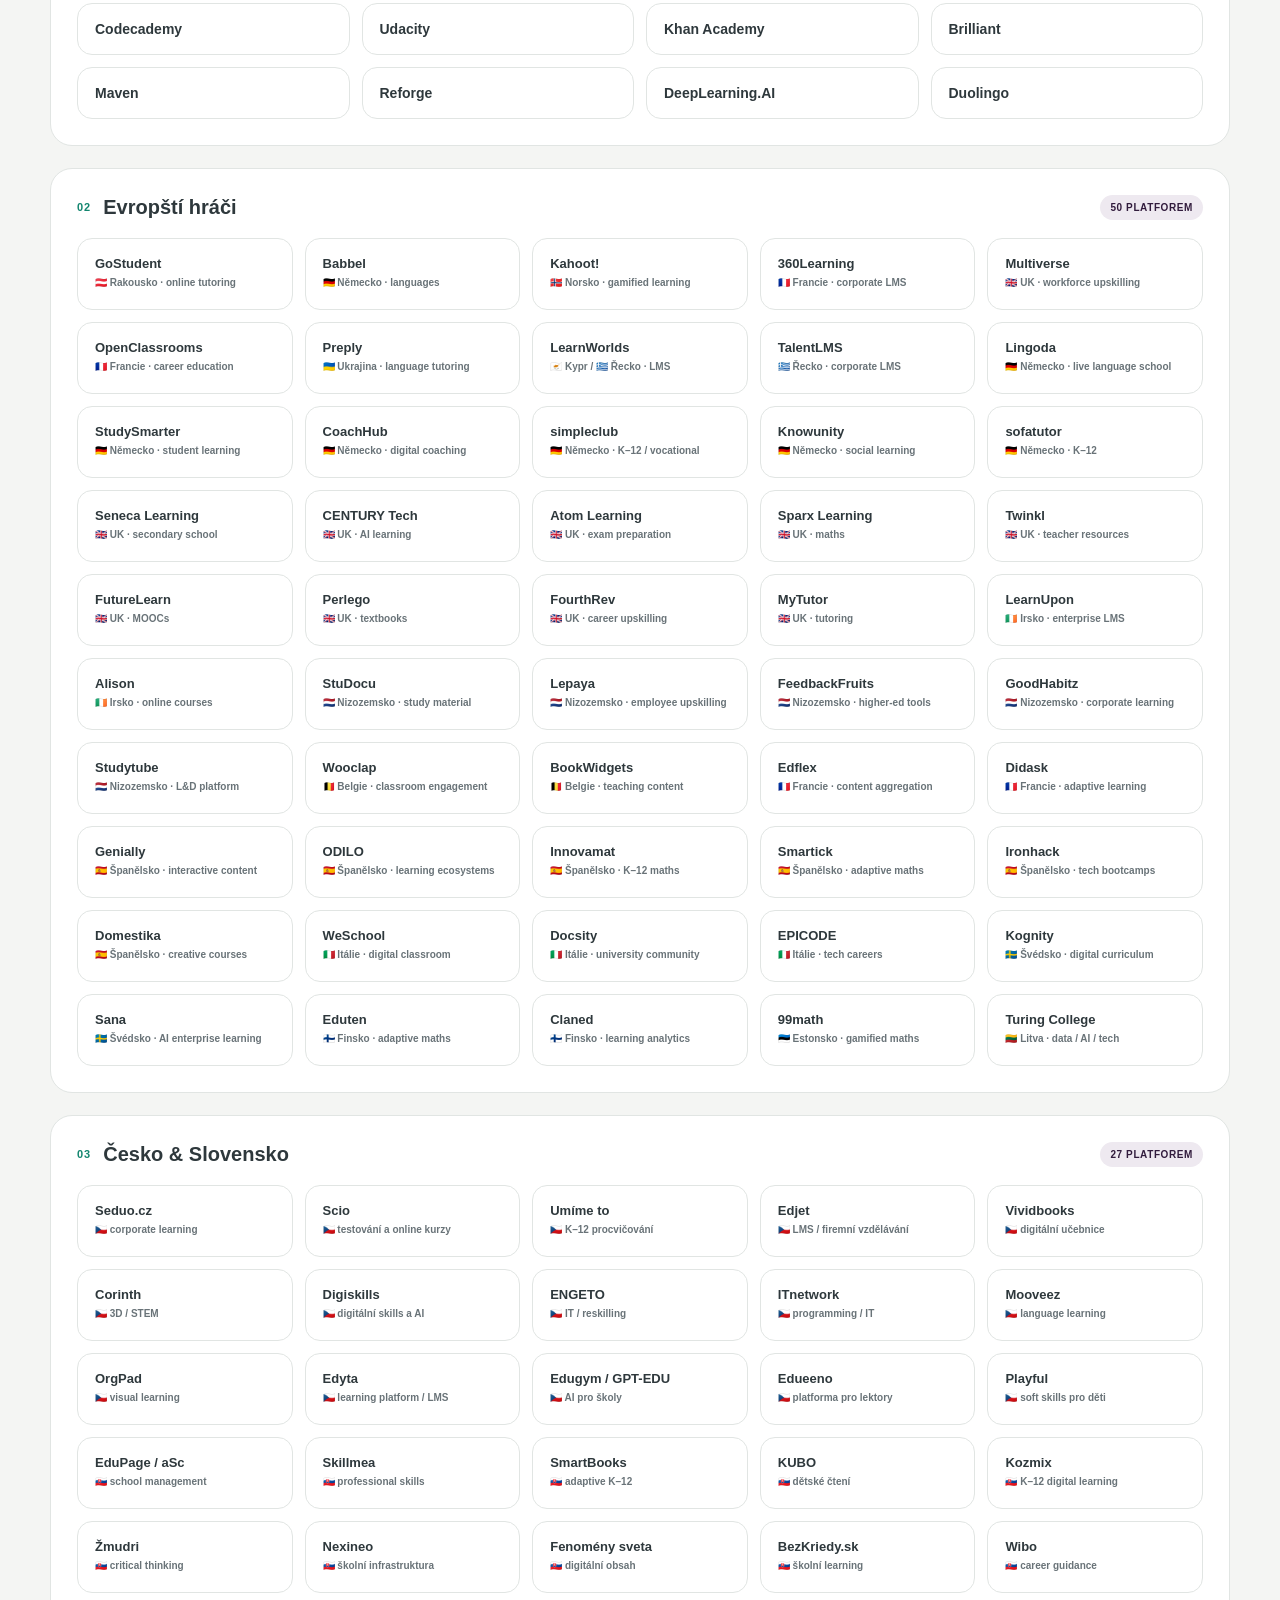
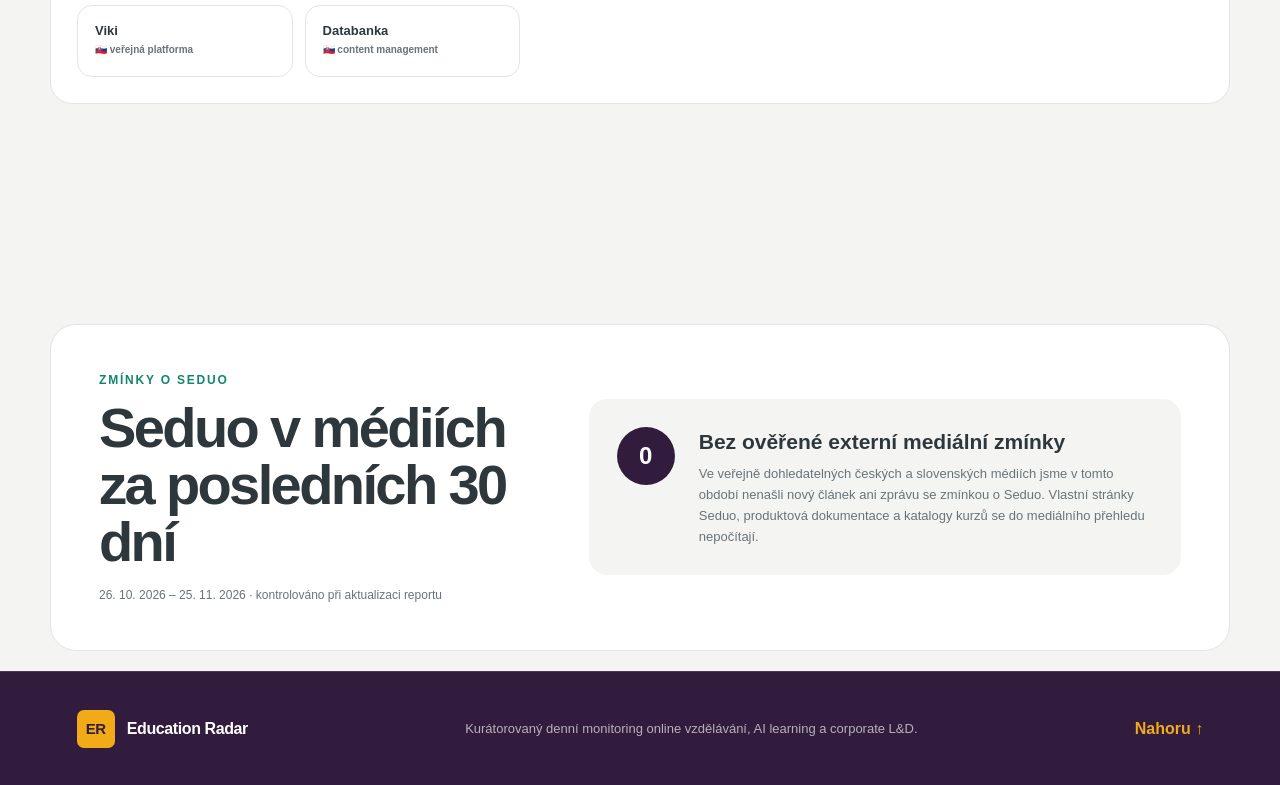
==== commit ea797fe5: "Automaticky aktualizovat Education Radar" ====
--- a/index.html
+++ b/index.html
@@ -20,7 +20,7 @@
       <p class="eyebrow"><span></span>Denní přehled trhu online vzdělávání</p>
       <h1>Co dnes hýbe<br><em>Education trhem?</em></h1>
       <p class="lede">Krátký výběr důležitých změn, produktových novinek a trendů. Česky, s kontextem a bez informačního šumu.</p>
-      <div class="dateRow"><span class="dateBadge">Aktualizováno 23. listopadu 2026</span><span class="updateText">v 21:43 · Europe/Prague</span></div>
+      <div class="dateRow"><span class="dateBadge">Aktualizováno 25. listopadu 2026</span><span class="updateText">v 19:54 · Europe/Prague</span></div>
     </div>
     <aside class="heroCard" aria-label="Dnešní hlavní signál">
       <div class="signalIcon">↗</div><p>Nejsilnější signál dne</p><h2>Vzdělávání se přesouvá přímo do práce.</h2><div class="miniLine"></div><span>AI tutor · skills data · automatizace L&amp;D</span>
@@ -28,10 +28,10 @@
   </section>
 
   <section class="summary" aria-label="Dnešní souhrn">
-    <div><strong>3</strong><span>úrovně trhu</span></div><div><strong>93</strong><span>sledovaných platforem</span></div><div><strong>0</strong><span>nových zpráv za 72 h</span></div>
+    <div><strong>3</strong><span>úrovně trhu</span></div><div><strong>93</strong><span>sledovaných platforem</span></div><div><strong>2</strong><span>nové zprávy za 72 h</span></div>
   </section>
 
-  <section class="dailyStatus" aria-label="Stav dnešní aktualizace"><span>Aktualizace 23. 11.</span><div><strong>Dnes bez nového ověřeného tržního signálu.</strong><p>Monitoring nepřinesl významnou novou produktovou nebo byznysovou zprávu. Prošlo 25 z 25 přímých zdrojů v jazycích čeština, němčina, angličtina, španělština, francouzština, slovenština. Starší karty níže jsou archivní kontext.</p></div></section>
+  <section class="dailyStatus" aria-label="Stav dnešní aktualizace"><span>Aktualizace 25. 11.</span><div><strong>Dnes zachyceny 2 nové ověřené signály.</strong><p>Nové položky jsou přeložené do češtiny a odkazují přímo na původní článek. Prošlo 24 z 25 přímých zdrojů v jazycích čeština, němčina, angličtina, španělština, francouzština, slovenština.</p></div></section>
 
   <nav class="segmentNav" aria-label="Části reportu">
     <a href="#global"><small>01</small><strong>Globální hráči</strong><span>Největší platformy a světové trendy</span></a>
@@ -44,12 +44,12 @@
     <div class="sectionHead"><div><p class="kicker">01 / Globální hráči</p><h2>Co hýbe světovým trhem</h2></div><p>Konsolidace, AI personalizace a nové profesní dovednosti u platforem s globálním dosahem.</p></div>
 <!-- AUTO:GLOBAL:START -->
 <div class="signalGrid autoDailySignals" aria-label="Posledních šest automatických zpráv">
-<article class="signalCard blue"><div class="cardTop"><span class="number">D-G1</span><span class="tag">Aktuální globální signál · přeloženo z EN</span></div><time class="articleDate" datetime="2026-11-17">17. 11. 2026</time><h3>Investor, který nakonec řídil Groupon, nyní vlastní 14,7 % společnosti Coursera</h3><p>Vlastní zpětné odkupy akcií společnosti Coursera přispěly ke zvýšení podílu společnosti Pale Fire, a to i přesto, že společnost zavedla ochranné opatření s 15% prahovou hodnotou. Příspěvek Investor, který nakonec řídil Groupon, nyní vlastní 14,7 % společnosti Coursera se poprvé objevil v The Report by Class Central…</p><div class="impact"><span>Proč je to důležité</span><p>Jde o nový signál z aktuálního vícejazyčného monitoringu sledovaných platforem.</p></div><a href="https://www.classcentral.com/report/coursera-pale-fire-poison-pill/" target="_blank" rel="noreferrer">Původní zdroj: Class Central Report ↗</a></article>
-<article class="signalCard blue"><div class="cardTop"><span class="number">D-G2</span><span class="tag">Aktuální globální signál · přeloženo z EN</span></div><time class="articleDate" datetime="2026-11-16">16. 11. 2026</time><h3>Coursera koupila Udemy. „Úmyslně“ je nespojila.</h3><p>Coursera očekává, že snížení nákladů dokončí dříve, ale kombinované tržby letos každé čtvrtletí klesaly. Článek Coursera koupila Udemy. „Úmyslně“ je nespojila. Poprvé zveřejněno v The Report by Class Central…</p><div class="impact"><span>Proč je to důležité</span><p>Jde o nový signál z aktuálního vícejazyčného monitoringu sledovaných platforem.</p></div><a href="https://www.classcentral.com/report/coursera-q3-2026/" target="_blank" rel="noreferrer">Původní zdroj: Class Central Report ↗</a></article>
-<article class="signalCard blue"><div class="cardTop"><span class="number">D-G3</span><span class="tag">Aktuální globální signál · přeloženo z EN</span></div><time class="articleDate" datetime="2026-11-12">12. 11. 2026</time><h3>Coursera propustí 10 % zaměstnanců, což je druhé kolo propouštění od fúze s Udemy</h3><p>Podle našich odhadů se dvě kola propouštění od fúze týkají téměř 500 lidí, což představuje přibližně 18 % celkového počtu zaměstnanců. Příspěvek Coursera propustí 10 % zaměstnanců, což je druhé kolo propouštění od fúze s Udemy byl nejprve zveřejněn na The Report by Class Central…</p><div class="impact"><span>Proč je to důležité</span><p>Jde o nový signál z aktuálního vícejazyčného monitoringu sledovaných platforem.</p></div><a href="https://www.classcentral.com/report/coursera-second-post-merger-layoffs/" target="_blank" rel="noreferrer">Původní zdroj: Class Central Report ↗</a></article>
-<article class="signalCard blue"><div class="cardTop"><span class="number">D-G4</span><span class="tag">Aktuální globální signál · přeloženo z EN</span></div><time class="articleDate" datetime="2026-11-04">4. 11. 2026</time><h3>Coursera a Udemy přinášejí zákazníkům Workday učení zarovnané na práci s certifikovanou integrací</h3><p>Dnes s radostí oznamujeme, že Coursera a Udemy nyní nabízejí certifikovanou integraci s Workday, což zákazníkům Workday usnadňuje budování AI, technických, obchodních a vůdčích dovedností, které jejich organizace potřebují. Integrace přináší kvalitní učení od předních…</p><div class="impact"><span>Proč je to důležité</span><p>Jde o nový signál z aktuálního vícejazyčného monitoringu sledovaných platforem.</p></div><a href="https://blog.coursera.org/workday-certified-integration/" target="_blank" rel="noreferrer">Původní zdroj: Coursera Blog ↗</a></article>
-<article class="signalCard blue"><div class="cardTop"><span class="number">D-G5</span><span class="tag">Aktuální globální signál · vedení</span></div><time class="articleDate" datetime="2026-10-26">26. 10. 2026</time><h3>Coursera jmenovala Amy Weisenbach novou marketingovou ředitelkou</h3><p>Amy Weisenbach nastoupí 30. listopadu jako Chief Marketing Officer. Přichází z The New York Times, kde vedla marketing portfolia News, Games, Cooking, Audio, Wirecutter a The Athletic; dříve působila také ve Wilson Sporting Goods, Beam Suntory a Unileveru.</p><div class="impact"><span>Proč je to důležité</span><p>Jmenování přichází během integrace Coursery a Udemy. Zkušenost se škálováním digitálního předplatného má podpořit objevování nabídky, zapojení uživatelů a růst spojené vzdělávací platformy.</p></div><a href="https://blog.coursera.org/welcoming-amy-weisenbach-as-courseras-new-chief-marketing-officer/" target="_blank" rel="noreferrer">Původní zdroj: Coursera Blog ↗</a></article>
-<article class="signalCard blue"><div class="cardTop"><span class="number">D-G6</span><span class="tag">Aktuální globální signál · produktové funkce</span></div><time class="articleDate" datetime="2026-10-19">19. 10. 2026</time><h3>Duolingo přidává obrazové kartičky, odměny pro avatary a rozbor šachových partií</h3><p>Image Flashcards procvičují aktivní vybavení slov pomocí obrázku a odpovědi nahlas. Avatar Suits odměňují pokrok během časově omezených akcí a Game Review vrací hráče ke klíčovým tahům v šachové partii, aby sami našli lepší řešení.</p><div class="impact"><span>Proč je to důležité</span><p>Duolingo rozšiřuje produkt ve třech směrech: efektivnější vybavování slov, dlouhodobou motivaci přes sběratelské odměny a praktickou zpětnou vazbu v šachu.</p></div><a href="https://blog.duolingo.com/october-2026-update/" target="_blank" rel="noreferrer">Původní zdroj: Duolingo Blog ↗</a></article>
+<article class="signalCard blue"><div class="cardTop"><span class="number">D-G1</span><span class="tag">Aktuální globální signál · přeloženo z EN</span></div><time class="articleDate" datetime="2026-11-24">24. 11. 2026</time><h3>Počet studentů z Kazachstánu na platformě Coursera překročil jeden milion</h3><p>Počet registrovaných studentů se meziročně zvýšil o 23 % a počet zápisů do programů odborných certifikátů se zdvojnásobil, protože univerzity začleňují globální kurzy do svých studijních programů. Tento týden jsme na Třetím mezinárodním fóru strategických partnerů v Astaně oznámili vzrušující milník: Kazachstán…</p><div class="impact"><span>Proč je to důležité</span><p>Jde o nový signál z aktuálního vícejazyčného monitoringu sledovaných platforem.</p></div><a href="https://blog.coursera.org/kazakhstan-surpasses-one-million-learners-on-coursera/" target="_blank" rel="noreferrer">Původní zdroj: Coursera Blog ↗</a></article>
+<article class="signalCard blue"><div class="cardTop"><span class="number">D-G2</span><span class="tag">Aktuální globální signál · přeloženo z EN</span></div><time class="articleDate" datetime="2026-11-17">17. 11. 2026</time><h3>Investor, který nakonec řídil Groupon, nyní vlastní 14,7 % společnosti Coursera</h3><p>Vlastní zpětné odkupy akcií společnosti Coursera přispěly ke zvýšení podílu společnosti Pale Fire, a to i přesto, že společnost zavedla ochranné opatření s 15% prahovou hodnotou. Příspěvek Investor, který nakonec řídil Groupon, nyní vlastní 14,7 % společnosti Coursera se poprvé objevil v The Report by Class Central…</p><div class="impact"><span>Proč je to důležité</span><p>Jde o nový signál z aktuálního vícejazyčného monitoringu sledovaných platforem.</p></div><a href="https://www.classcentral.com/report/coursera-pale-fire-poison-pill/" target="_blank" rel="noreferrer">Původní zdroj: Class Central Report ↗</a></article>
+<article class="signalCard blue"><div class="cardTop"><span class="number">D-G3</span><span class="tag">Aktuální globální signál · přeloženo z EN</span></div><time class="articleDate" datetime="2026-11-16">16. 11. 2026</time><h3>Coursera koupila Udemy. „Úmyslně“ je nespojila.</h3><p>Coursera očekává, že snížení nákladů dokončí dříve, ale kombinované tržby letos každé čtvrtletí klesaly. Článek Coursera koupila Udemy. „Úmyslně“ je nespojila. Poprvé zveřejněno v The Report by Class Central…</p><div class="impact"><span>Proč je to důležité</span><p>Jde o nový signál z aktuálního vícejazyčného monitoringu sledovaných platforem.</p></div><a href="https://www.classcentral.com/report/coursera-q3-2026/" target="_blank" rel="noreferrer">Původní zdroj: Class Central Report ↗</a></article>
+<article class="signalCard blue"><div class="cardTop"><span class="number">D-G4</span><span class="tag">Aktuální globální signál · přeloženo z EN</span></div><time class="articleDate" datetime="2026-11-12">12. 11. 2026</time><h3>Coursera propustí 10 % zaměstnanců, což je druhé kolo propouštění od fúze s Udemy</h3><p>Podle našich odhadů se dvě kola propouštění od fúze týkají téměř 500 lidí, což představuje přibližně 18 % celkového počtu zaměstnanců. Příspěvek Coursera propustí 10 % zaměstnanců, což je druhé kolo propouštění od fúze s Udemy byl nejprve zveřejněn na The Report by Class Central…</p><div class="impact"><span>Proč je to důležité</span><p>Jde o nový signál z aktuálního vícejazyčného monitoringu sledovaných platforem.</p></div><a href="https://www.classcentral.com/report/coursera-second-post-merger-layoffs/" target="_blank" rel="noreferrer">Původní zdroj: Class Central Report ↗</a></article>
+<article class="signalCard blue"><div class="cardTop"><span class="number">D-G5</span><span class="tag">Aktuální globální signál · přeloženo z EN</span></div><time class="articleDate" datetime="2026-11-04">4. 11. 2026</time><h3>Coursera a Udemy přinášejí zákazníkům Workday učení zarovnané na práci s certifikovanou integrací</h3><p>Dnes s radostí oznamujeme, že Coursera a Udemy nyní nabízejí certifikovanou integraci s Workday, což zákazníkům Workday usnadňuje budování AI, technických, obchodních a vůdčích dovedností, které jejich organizace potřebují. Integrace přináší kvalitní učení od předních…</p><div class="impact"><span>Proč je to důležité</span><p>Jde o nový signál z aktuálního vícejazyčného monitoringu sledovaných platforem.</p></div><a href="https://blog.coursera.org/workday-certified-integration/" target="_blank" rel="noreferrer">Původní zdroj: Coursera Blog ↗</a></article>
+<article class="signalCard blue"><div class="cardTop"><span class="number">D-G6</span><span class="tag">Aktuální globální signál · vedení</span></div><time class="articleDate" datetime="2026-10-26">26. 10. 2026</time><h3>Coursera jmenovala Amy Weisenbach novou marketingovou ředitelkou</h3><p>Amy Weisenbach nastoupí 30. listopadu jako Chief Marketing Officer. Přichází z The New York Times, kde vedla marketing portfolia News, Games, Cooking, Audio, Wirecutter a The Athletic; dříve působila také ve Wilson Sporting Goods, Beam Suntory a Unileveru.</p><div class="impact"><span>Proč je to důležité</span><p>Jmenování přichází během integrace Coursery a Udemy. Zkušenost se škálováním digitálního předplatného má podpořit objevování nabídky, zapojení uživatelů a růst spojené vzdělávací platformy.</p></div><a href="https://blog.coursera.org/welcoming-amy-weisenbach-as-courseras-new-chief-marketing-officer/" target="_blank" rel="noreferrer">Původní zdroj: Coursera Blog ↗</a></article>
     </div>
 <!-- AUTO:GLOBAL:END -->
     <div class="signalGrid">
@@ -63,12 +63,12 @@
     <div class="sectionHead"><div><p class="kicker">02 / Evropští hráči</p><h2>Lokální šampioni Evropy</h2></div><p>Evropské platformy staví na collaborative learningu, regulovaném prostředí, lokalizaci a silném corporate L&amp;D.</p></div>
 <!-- AUTO:EUROPE:START -->
 <div class="signalGrid autoDailySignals" aria-label="Posledních šest automatických zpráv">
-<article class="signalCard mint"><div class="cardTop"><span class="number">D-E1</span><span class="tag">Aktuální evropský signál · přeloženo z EN</span></div><time class="articleDate" datetime="2026-11-19">19. 11. 2026</time><h3>NEXT@ Clever 2026: Jak mohou partneři aplikací oslovit více škol, spustit své služby dříve a získat důvěru školních obvodů</h3><p>Zjistěte, jak Clever propojuje více než 111 000 škol po celém světě a více než 1250 aplikací pomocí nových a inovativních řešení navržených tak, aby bylo digitální vzdělávání plynulejší a…</p><div class="impact"><span>Proč je to důležité</span><p>Jde o nový signál z aktuálního vícejazyčného monitoringu sledovaných platforem.</p></div><a href="https://kahoot.com/kahoot-news/next-clever-2026-how-application-partners-can-reach-more-schools-launch-sooner-and-earn-district-trust/" target="_blank" rel="noreferrer">Původní zdroj: Kahoot! News ↗</a></article>
-<article class="signalCard mint"><div class="cardTop"><span class="number">D-E2</span><span class="tag">Aktuální evropský signál · přeloženo z EN</span></div><time class="articleDate" datetime="2026-11-19">19. 11. 2026</time><h3>360Learning se připojuje ke Speexx Exchange 2026 jako hlavní sponzor a partner akce</h3><p>Společnost Speexx oznamuje, že hlavním sponzorem a partnerem akce Speexx Exchange 2026, která se bude konat 2. prosince v hotelu InterContinental Berlin a online, bude společnost…</p><div class="impact"><span>Proč je to důležité</span><p>Jde o nový signál z aktuálního vícejazyčného monitoringu sledovaných platforem.</p></div><a href="https://learningnews.com/news/speexx/2026/360learning-joins-speexx-exchange-2026-as-main-event-sponsor-and-partner" target="_blank" rel="noreferrer">Původní zdroj: Learning News ↗</a></article>
-<article class="signalCard mint"><div class="cardTop"><span class="number">D-E3</span><span class="tag">Aktuální evropský signál · přeloženo z EN</span></div><time class="articleDate" datetime="2026-11-16">16. 11. 2026</time><h3>NEXT@ Clever 2026 – představení produktů: Bezpečné vrstvené ověřování, přehledy o výuce ve třídě a správa umělé inteligence</h3><p>Objevte nejnovější nabídky společnosti Clever, které školám pomáhají zajistit bezpečný přístup k digitálnímu…</p><div class="impact"><span>Proč je to důležité</span><p>Jde o nový signál z aktuálního vícejazyčného monitoringu sledovaných platforem.</p></div><a href="https://kahoot.com/kahoot-news/next-clever-2026-product-announcements-secure-layered-authentication-classroom-insights-and-ai-governance/" target="_blank" rel="noreferrer">Původní zdroj: Kahoot! News ↗</a></article>
-<article class="signalCard mint"><div class="cardTop"><span class="number">D-E4</span><span class="tag">Aktuální evropský signál · přeloženo z EN</span></div><time class="articleDate" datetime="2026-11-04">4. 11. 2026</time><h3>Učí nebo jen baví třídní hry?</h3><p>Kahoot! říká, že jeho platformu využívá více než 10 milionů učitelů a kvízové hry se staly pravidelnou součástí školního týdne. Ale živá třída není totéž co učebna. V této epizodě se dva hosté zamyslí nad tím, co odděluje skutečné učení od honby za body. Vede zábava k…</p><div class="impact"><span>Proč je to důležité</span><p>Jde o nový signál z aktuálního vícejazyčného monitoringu sledovaných platforem.</p></div><a href="https://www.edsurge.com/news/do-classroom-games-teach-or-just-entertain" target="_blank" rel="noreferrer">Původní zdroj: EdSurge ↗</a></article>
-<article class="signalCard mint"><div class="cardTop"><span class="number">D-E5</span><span class="tag">Aktuální evropský signál · přeloženo z EN</span></div><time class="articleDate" datetime="2026-11-03">3. 11. 2026</time><h3>Učení pro život: Jak zaměstnavatelé budují kulturu celoživotního učení</h3><p>Ve speciální funkci pro FE News u příležitosti Get the Nation Learning Week, Alison Morris, ředitelka politiky ve federaci dovedností sdružuje členy... Learning for Life: How Employers are Building a Culture of Lifelong Learning was published on FE News by Skills…</p><div class="impact"><span>Proč je to důležité</span><p>Jde o nový signál z aktuálního vícejazyčného monitoringu sledovaných platforem.</p></div><a href="https://www.fenews.co.uk/exclusive/learning-for-life-how-employers-are-building-a-culture-of-lifelong-learning/" target="_blank" rel="noreferrer">Původní zdroj: FE News ↗</a></article>
-<article class="signalCard mint"><div class="cardTop"><span class="number">D-E6</span><span class="tag">Aktuální evropský signál · přeloženo z EN</span></div><time class="articleDate" datetime="2026-10-28">28. 10. 2026</time><h3>Polská společnost Autofixer získala rizikový dluh ve výši 3 miliony € na rozšíření své online platformy pro autodíly</h3><p>Autofixer, polská online platforma pro autodíly, získala 3 miliony € v rizikovém dluhovém financování, aby dále expandovala po celé Evropě, rozvíjela svou platformu a rozšiřovala svůj tým. Financování pocházelo z Orbit Capital, růstové fáze rizikového dluhu a růstové akciové společnosti, jejíž portfolio zahrnuje Preply,…</p><div class="impact"><span>Proč je to důležité</span><p>Jde o nový signál z aktuálního vícejazyčného monitoringu sledovaných platforem.</p></div><a href="https://www.eu-startups.com/2026/10/polands-autofixer-raises-e3-million-in-venture-debt-to-scale-its-online-car-parts-platform/" target="_blank" rel="noreferrer">Původní zdroj: EU-Startups ↗</a></article>
+<article class="signalCard mint"><div class="cardTop"><span class="number">D-E1</span><span class="tag">Aktuální evropský signál · přeloženo z EN</span></div><time class="articleDate" datetime="2026-11-24">24. 11. 2026</time><h3>Co je nového v TalentLMS: Aktualizace produktu – listopad 2026</h3><p>TL;DR Nejnovější aktualizace softwaru pro školení zaměstnanců TalentLMS přináší tři vylepšení, jejichž cílem je zkrátit vzdálenost mezi znalostí něčeho a jednáním na základě této znalosti. Hlavní body: Asistent pro tvorbu zpráv o pokroku studentů využívající umělou inteligenci, kurzy Udemy Business, které běží přímo na vašem portálu, a…</p><div class="impact"><span>Proč je to důležité</span><p>Jde o nový signál z aktuálního vícejazyčného monitoringu sledovaných platforem.</p></div><a href="https://www.talentlms.com/blog/talentlms-november-2026-release/" target="_blank" rel="noreferrer">Původní zdroj: TalentLMS Blog ↗</a></article>
+<article class="signalCard mint"><div class="cardTop"><span class="number">D-E2</span><span class="tag">Aktuální evropský signál · přeloženo z EN</span></div><time class="articleDate" datetime="2026-11-19">19. 11. 2026</time><h3>NEXT@ Clever 2026: Jak mohou partneři aplikací oslovit více škol, spustit své služby dříve a získat důvěru školních obvodů</h3><p>Zjistěte, jak Clever propojuje více než 111 000 škol po celém světě a více než 1250 aplikací pomocí nových a inovativních řešení navržených tak, aby bylo digitální vzdělávání plynulejší a…</p><div class="impact"><span>Proč je to důležité</span><p>Jde o nový signál z aktuálního vícejazyčného monitoringu sledovaných platforem.</p></div><a href="https://kahoot.com/kahoot-news/next-clever-2026-how-application-partners-can-reach-more-schools-launch-sooner-and-earn-district-trust/" target="_blank" rel="noreferrer">Původní zdroj: Kahoot! News ↗</a></article>
+<article class="signalCard mint"><div class="cardTop"><span class="number">D-E3</span><span class="tag">Aktuální evropský signál · přeloženo z EN</span></div><time class="articleDate" datetime="2026-11-19">19. 11. 2026</time><h3>360Learning se připojuje ke Speexx Exchange 2026 jako hlavní sponzor a partner akce</h3><p>Společnost Speexx oznamuje, že hlavním sponzorem a partnerem akce Speexx Exchange 2026, která se bude konat 2. prosince v hotelu InterContinental Berlin a online, bude společnost…</p><div class="impact"><span>Proč je to důležité</span><p>Jde o nový signál z aktuálního vícejazyčného monitoringu sledovaných platforem.</p></div><a href="https://learningnews.com/news/speexx/2026/360learning-joins-speexx-exchange-2026-as-main-event-sponsor-and-partner" target="_blank" rel="noreferrer">Původní zdroj: Learning News ↗</a></article>
+<article class="signalCard mint"><div class="cardTop"><span class="number">D-E4</span><span class="tag">Aktuální evropský signál · přeloženo z EN</span></div><time class="articleDate" datetime="2026-11-16">16. 11. 2026</time><h3>NEXT@ Clever 2026 – představení produktů: Bezpečné vrstvené ověřování, přehledy o výuce ve třídě a správa umělé inteligence</h3><p>Objevte nejnovější nabídky společnosti Clever, které školám pomáhají zajistit bezpečný přístup k digitálnímu…</p><div class="impact"><span>Proč je to důležité</span><p>Jde o nový signál z aktuálního vícejazyčného monitoringu sledovaných platforem.</p></div><a href="https://kahoot.com/kahoot-news/next-clever-2026-product-announcements-secure-layered-authentication-classroom-insights-and-ai-governance/" target="_blank" rel="noreferrer">Původní zdroj: Kahoot! News ↗</a></article>
+<article class="signalCard mint"><div class="cardTop"><span class="number">D-E5</span><span class="tag">Aktuální evropský signál · přeloženo z EN</span></div><time class="articleDate" datetime="2026-11-04">4. 11. 2026</time><h3>Učí nebo jen baví třídní hry?</h3><p>Kahoot! říká, že jeho platformu využívá více než 10 milionů učitelů a kvízové hry se staly pravidelnou součástí školního týdne. Ale živá třída není totéž co učebna. V této epizodě se dva hosté zamyslí nad tím, co odděluje skutečné učení od honby za body. Vede zábava k…</p><div class="impact"><span>Proč je to důležité</span><p>Jde o nový signál z aktuálního vícejazyčného monitoringu sledovaných platforem.</p></div><a href="https://www.edsurge.com/news/do-classroom-games-teach-or-just-entertain" target="_blank" rel="noreferrer">Původní zdroj: EdSurge ↗</a></article>
+<article class="signalCard mint"><div class="cardTop"><span class="number">D-E6</span><span class="tag">Aktuální evropský signál · přeloženo z EN</span></div><time class="articleDate" datetime="2026-11-03">3. 11. 2026</time><h3>Učení pro život: Jak zaměstnavatelé budují kulturu celoživotního učení</h3><p>Ve speciální funkci pro FE News u příležitosti Get the Nation Learning Week, Alison Morris, ředitelka politiky ve federaci dovedností sdružuje členy... Learning for Life: How Employers are Building a Culture of Lifelong Learning was published on FE News by Skills…</p><div class="impact"><span>Proč je to důležité</span><p>Jde o nový signál z aktuálního vícejazyčného monitoringu sledovaných platforem.</p></div><a href="https://www.fenews.co.uk/exclusive/learning-for-life-how-employers-are-building-a-culture-of-lifelong-learning/" target="_blank" rel="noreferrer">Původní zdroj: FE News ↗</a></article>
     </div>
 <!-- AUTO:EUROPE:END -->
     <div class="signalGrid">
@@ -96,9 +96,9 @@
   <section class="businessWindow marketSection" id="business">
     <div class="businessHead"><div><p class="kicker">04 / Byznysové okénko</p><h2>Trh v číslech</h2></div><p>U každé akcie uvádíme poslední ověřenou závěrečnou cenu a datum obchodní seance. Výsledky jsou v měně reportované danou firmou.</p></div>
     <div class="businessGrid">
-      <article class="stockCard cour" data-ticker="COUR"><div class="stockTop"><div><span>NYSE</span><strong>COUR</strong></div><time datetime="2026-11-20">závěr 20. 11.</time></div><div class="stockPrice"><strong>3,43</strong><span>USD</span><em class="stockDown">−0,58 %</em></div><h3>Coursera + Udemy</h3><p><b>Q2 2026:</b> tržby 298,6 mil. USD, meziročně +59,6 % včetně konsolidace Udemy.</p><div class="businessComment">Spojení výrazně zvyšuje velikost firmy. Klíčové bude, zda synergie zvednou marži i organický růst.</div><div class="sourceRow"><a href="https://www.nasdaq.com/market-activity/stocks/cour/historical" target="_blank" rel="noreferrer">Kurz ↗</a><a href="https://investor.coursera.com/financials/quarterly-results/default.aspx" target="_blank" rel="noreferrer">Výsledky ↗</a></div></article>
-      <article class="stockCard duol" data-ticker="DUOL"><div class="stockTop"><div><span>NASDAQ</span><strong>DUOL</strong></div><time datetime="2026-11-20">závěr 20. 11.</time></div><div class="stockPrice"><strong>145,02</strong><span>USD</span><em class="stockDown">−2,92 %</em></div><h3>Duolingo</h3><p><b>Q2 2026:</b> tržby 298,45 mil. USD; denní aktivní uživatelé přes 58 mil. (+23 %).</p><div class="businessComment">Engagement zůstává silný, ale trh sleduje, zda se rychlý růst uživatelů promění i v udržitelnou monetizaci.</div><div class="sourceRow"><a href="https://www.nasdaq.com/market-activity/stocks/duol/historical" target="_blank" rel="noreferrer">Kurz ↗</a><a href="https://investors.duolingo.com/events/event-details/duolingo-second-quarter-2026-earnings-call" target="_blank" rel="noreferrer">Výsledky ↗</a></div></article>
-      <article class="stockCard dtol" data-ticker="DTOL"><div class="stockTop"><div><span>TSX</span><strong>DTOL</strong></div><time datetime="2026-11-20">závěr 20. 11.</time></div><div class="stockPrice"><strong>11,32</strong><span>CAD</span><em class="stockDown">−2,08 %</em></div><h3>D2L</h3><p><b>Q2 FY2027:</b> tržby 55,6 mil. USD (+1,5 %), ARR 223,4 mil. USD (+5 %), adj. EBITDA 6,5 mil. USD.</p><div class="businessComment">Odchody zákazníků z amerického K–12 brzdily růst; mimo tento segment ARR vzrostlo přibližně o 10 %.</div><div class="sourceRow"><a href="https://money.tmx.com/quote/DTOL" target="_blank" rel="noreferrer">Kurz ↗</a><a href="https://ir.d2l.com/financials/quarterly-results/default.aspx" target="_blank" rel="noreferrer">Výsledky ↗</a></div></article>
+      <article class="stockCard cour" data-ticker="COUR"><div class="stockTop"><div><span>NYSE</span><strong>COUR</strong></div><time datetime="2026-11-24">závěr 24. 11.</time></div><div class="stockPrice"><strong>3,61</strong><span>USD</span><em class="stockDown">−0,28 %</em></div><h3>Coursera + Udemy</h3><p><b>Q2 2026:</b> tržby 298,6 mil. USD, meziročně +59,6 % včetně konsolidace Udemy.</p><div class="businessComment">Spojení výrazně zvyšuje velikost firmy. Klíčové bude, zda synergie zvednou marži i organický růst.</div><div class="sourceRow"><a href="https://www.nasdaq.com/market-activity/stocks/cour/historical" target="_blank" rel="noreferrer">Kurz ↗</a><a href="https://investor.coursera.com/financials/quarterly-results/default.aspx" target="_blank" rel="noreferrer">Výsledky ↗</a></div></article>
+      <article class="stockCard duol" data-ticker="DUOL"><div class="stockTop"><div><span>NASDAQ</span><strong>DUOL</strong></div><time datetime="2026-11-24">závěr 24. 11.</time></div><div class="stockPrice"><strong>146,92</strong><span>USD</span><em class="stockDown">−0,12 %</em></div><h3>Duolingo</h3><p><b>Q2 2026:</b> tržby 298,45 mil. USD; denní aktivní uživatelé přes 58 mil. (+23 %).</p><div class="businessComment">Engagement zůstává silný, ale trh sleduje, zda se rychlý růst uživatelů promění i v udržitelnou monetizaci.</div><div class="sourceRow"><a href="https://www.nasdaq.com/market-activity/stocks/duol/historical" target="_blank" rel="noreferrer">Kurz ↗</a><a href="https://investors.duolingo.com/events/event-details/duolingo-second-quarter-2026-earnings-call" target="_blank" rel="noreferrer">Výsledky ↗</a></div></article>
+      <article class="stockCard dtol" data-ticker="DTOL"><div class="stockTop"><div><span>TSX</span><strong>DTOL</strong></div><time datetime="2026-11-24">závěr 24. 11.</time></div><div class="stockPrice"><strong>11,46</strong><span>CAD</span><em class="stockDown">−1,21 %</em></div><h3>D2L</h3><p><b>Q2 FY2027:</b> tržby 55,6 mil. USD (+1,5 %), ARR 223,4 mil. USD (+5 %), adj. EBITDA 6,5 mil. USD.</p><div class="businessComment">Odchody zákazníků z amerického K–12 brzdily růst; mimo tento segment ARR vzrostlo přibližně o 10 %.</div><div class="sourceRow"><a href="https://money.tmx.com/quote/DTOL" target="_blank" rel="noreferrer">Kurz ↗</a><a href="https://ir.d2l.com/financials/quarterly-results/default.aspx" target="_blank" rel="noreferrer">Výsledky ↗</a></div></article>
       <article class="stockCard privateCard"><div class="privateIcon">P</div><h3>Většina trhu je soukromá</h3><p>Babbel, 360Learning, GoStudent, Seduo a většina dalších sledovaných platforem nemají veřejnou cenu akcie.</p><div class="businessComment">U nich má větší smysl sledovat financování, akvizice, tržby, ARR, počet firemních zákazníků a expanzi.</div></article>
     </div>
     <p class="businessDisclaimer">Informativní přehled, nikoli investiční doporučení. Ceny mohou být zpožděné; finanční metriky nejsou mezi firmami plně srovnatelné.</p>
@@ -134,7 +134,7 @@
   </section>
 
   <section class="mediaMentions" id="seduo-media">
-    <div><p class="kicker">Zmínky o Seduo</p><h2>Seduo v médiích za posledních 30 dní</h2><p class="mediaDate">24. 10. 2026 – 23. 11. 2026 · kontrolováno při aktualizaci reportu</p></div>
+    <div><p class="kicker">Zmínky o Seduo</p><h2>Seduo v médiích za posledních 30 dní</h2><p class="mediaDate">26. 10. 2026 – 25. 11. 2026 · kontrolováno při aktualizaci reportu</p></div>
 <!-- AUTO:SEDUO:START -->
     <article class="emptyMedia"><strong>0</strong><div><h3>Bez ověřené externí mediální zmínky</h3><p>Ve veřejně dohledatelných českých a slovenských médiích jsme v tomto období nenašli nový článek ani zprávu se zmínkou o Seduo. Vlastní stránky Seduo, produktová dokumentace a katalogy kurzů se do mediálního přehledu nepočítají.</p></div></article>
 <!-- AUTO:SEDUO:END -->
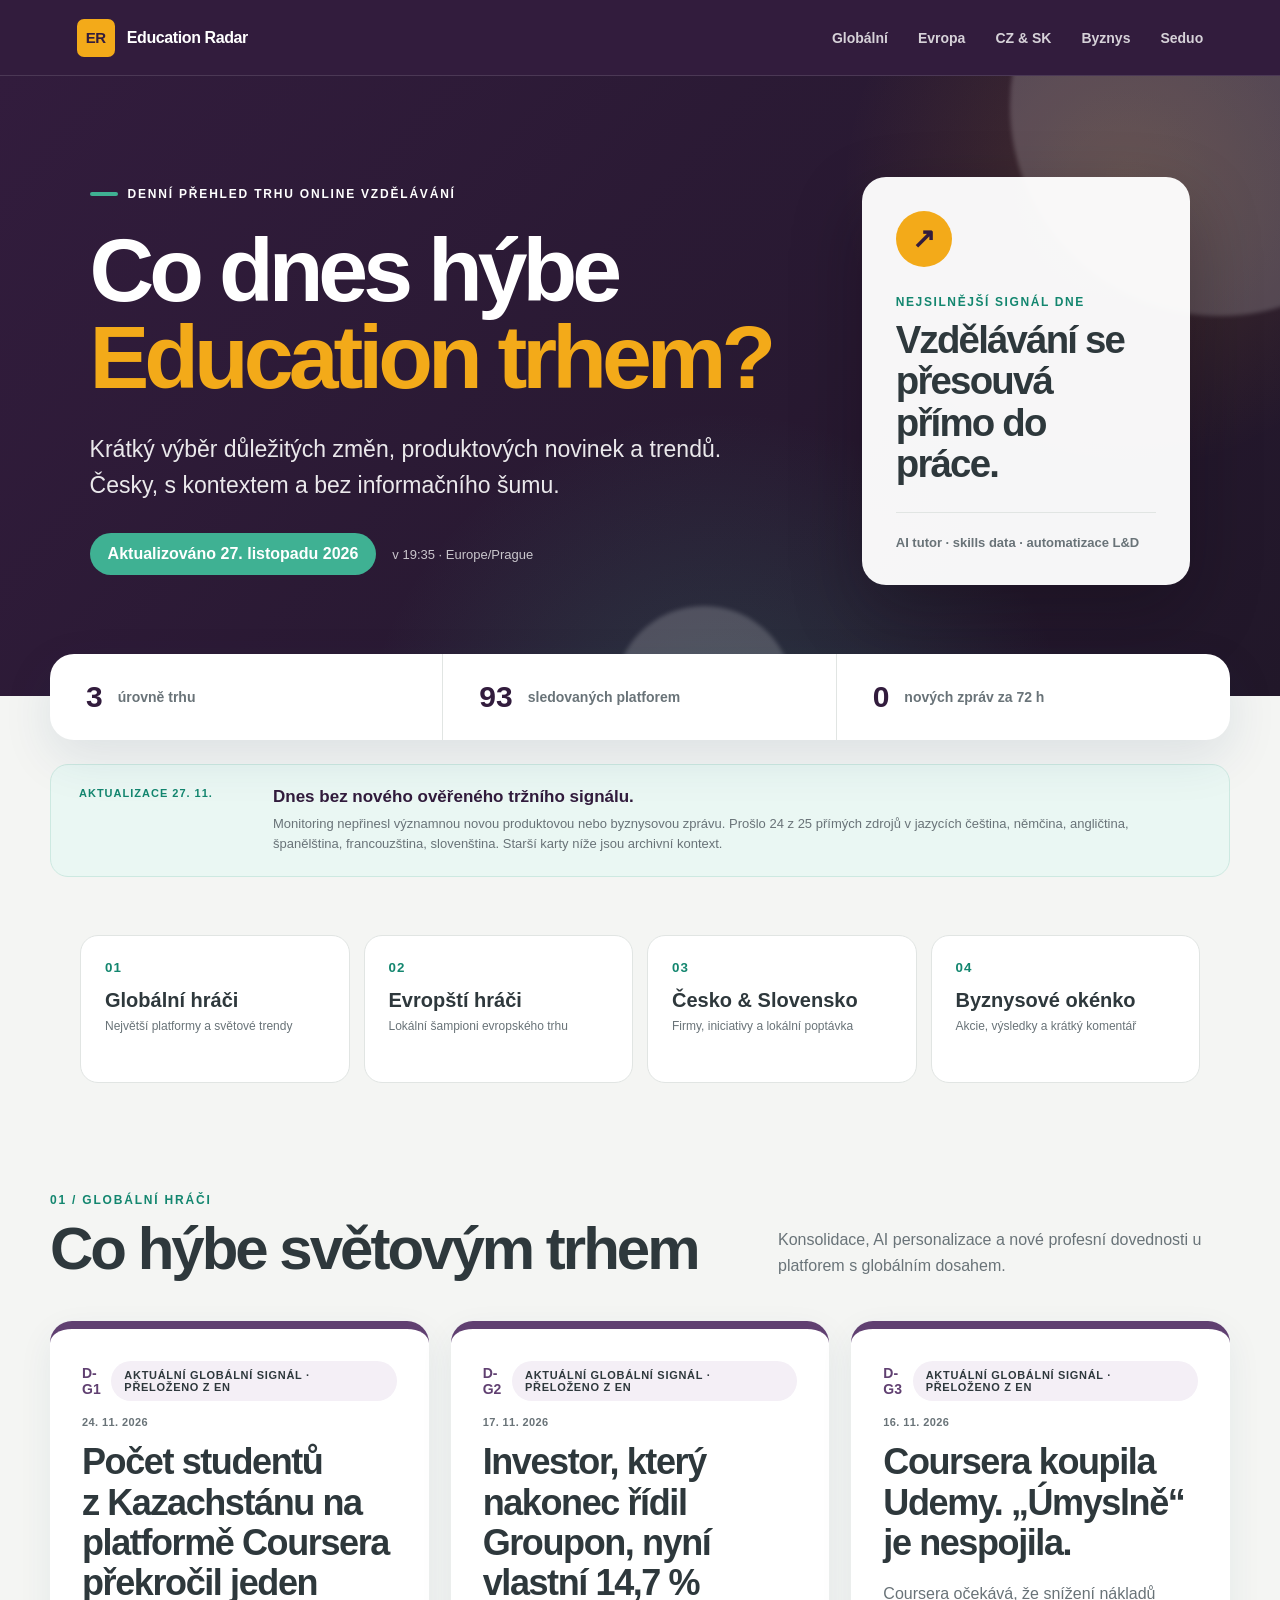
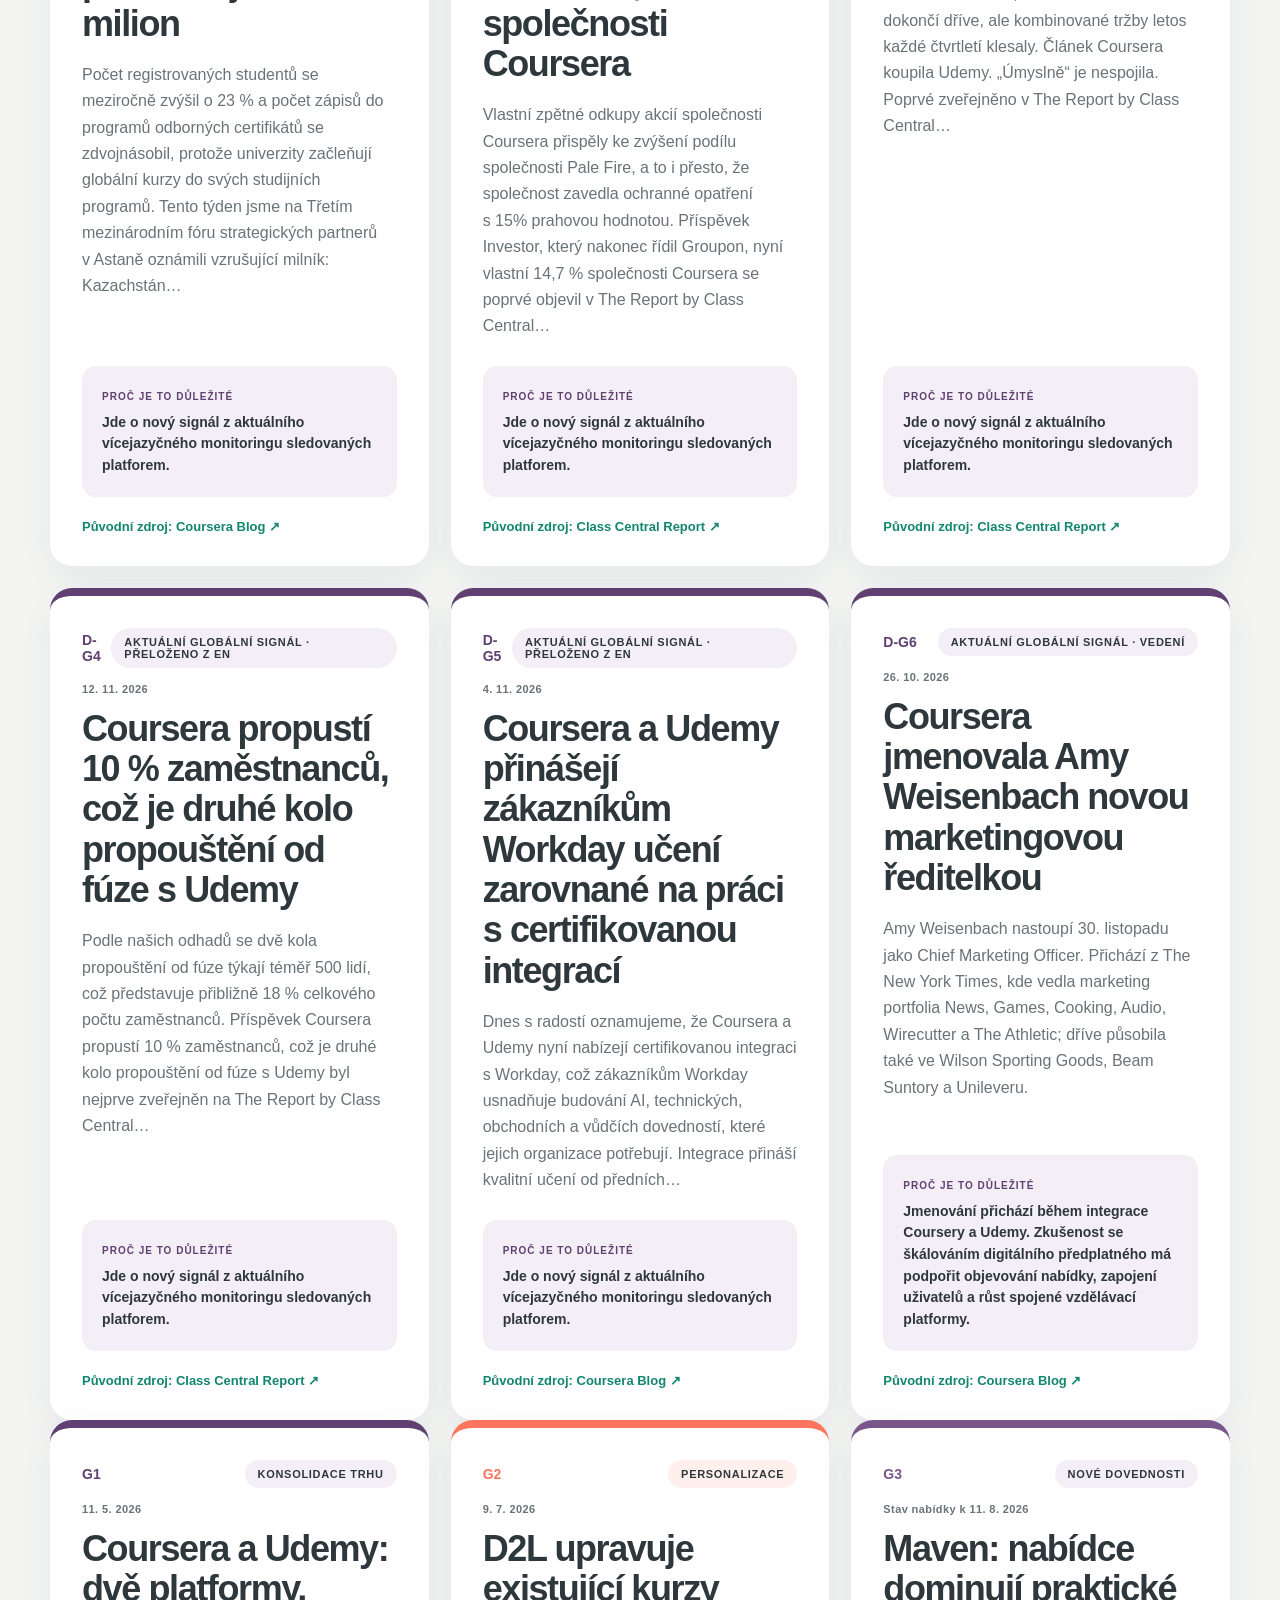
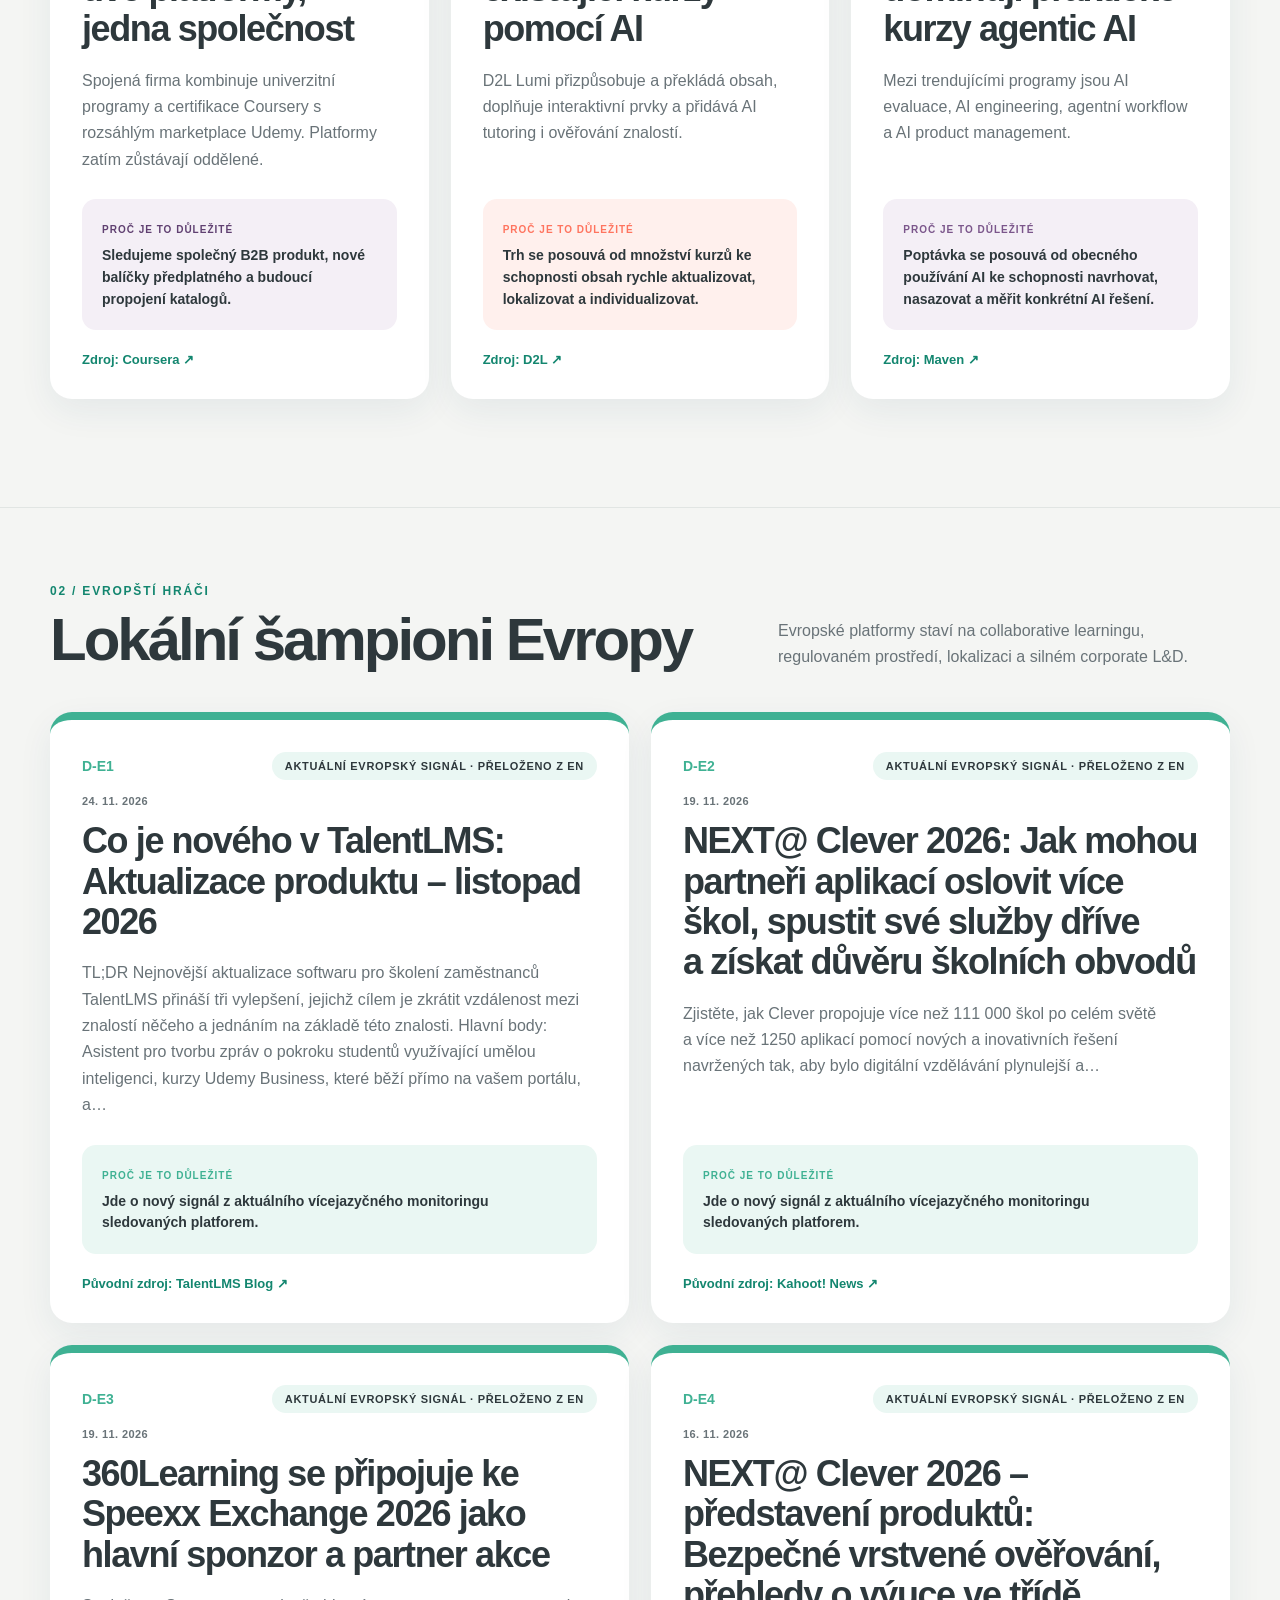
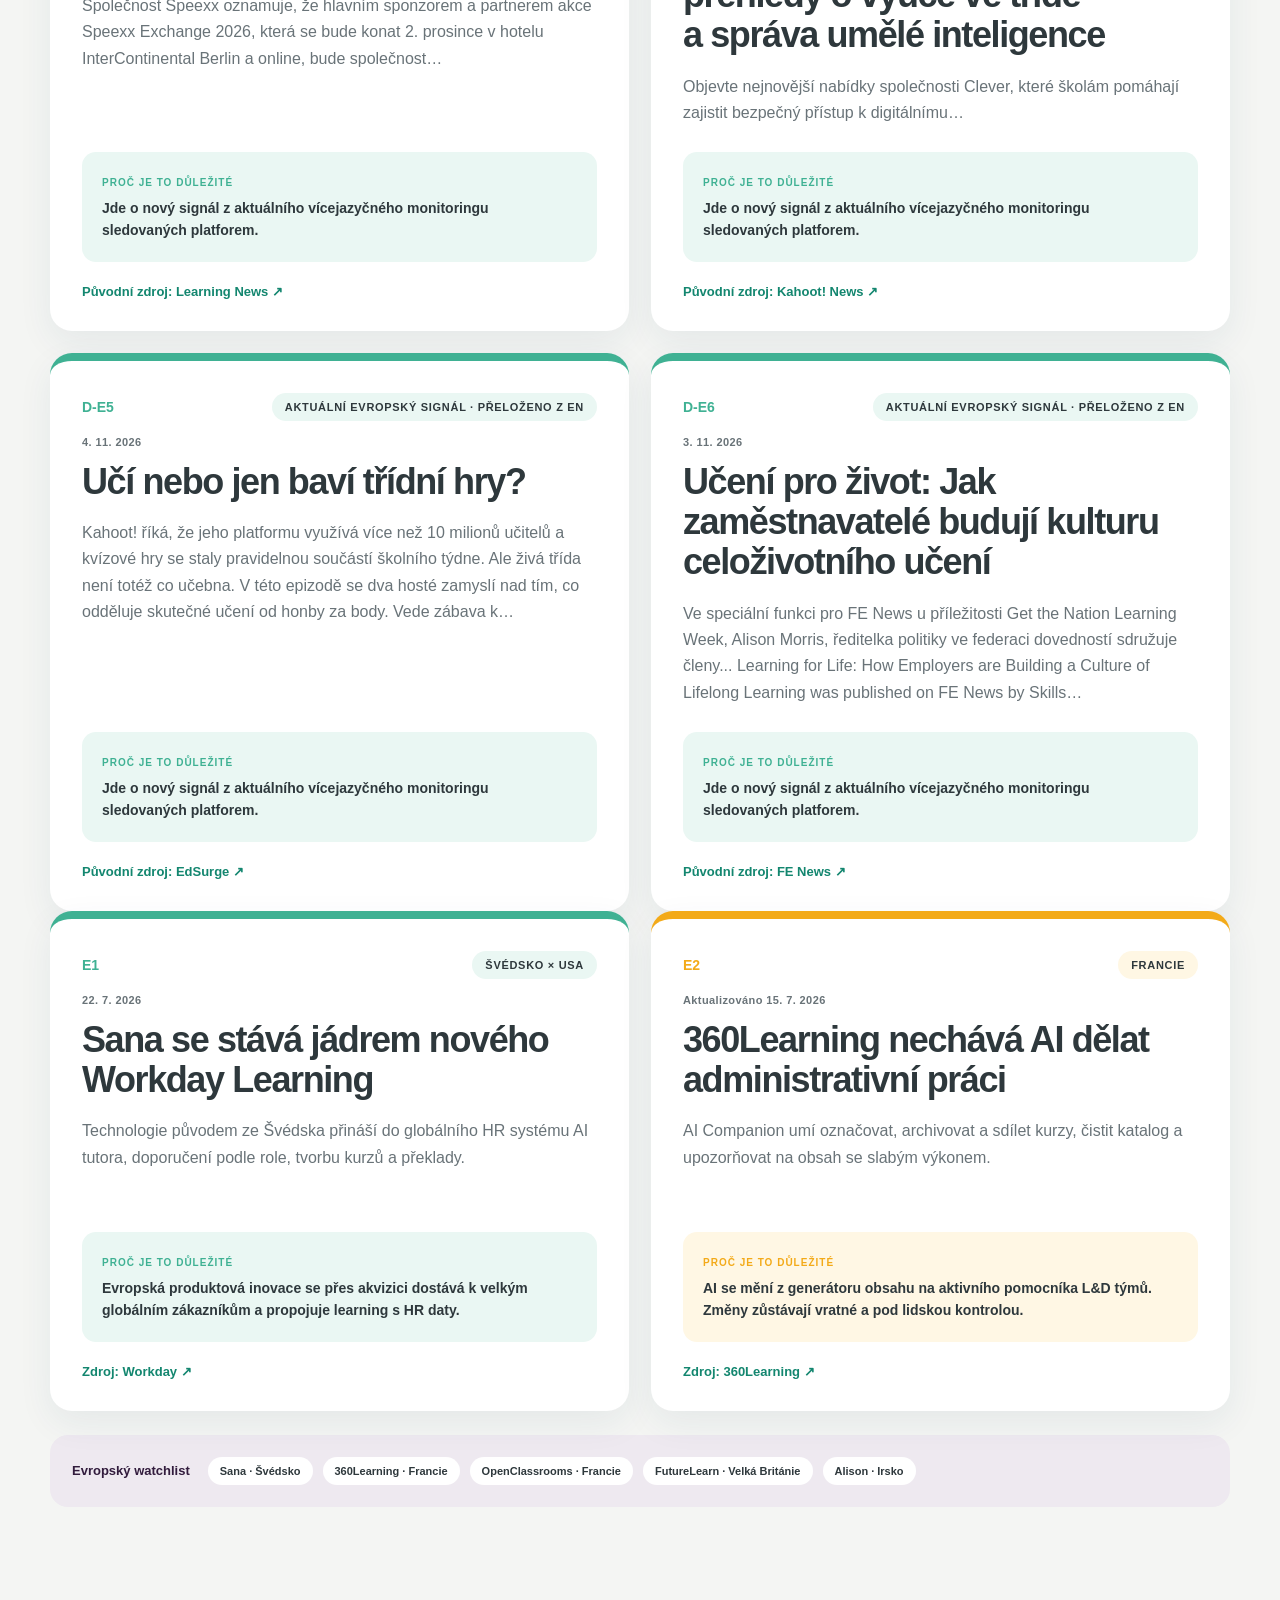
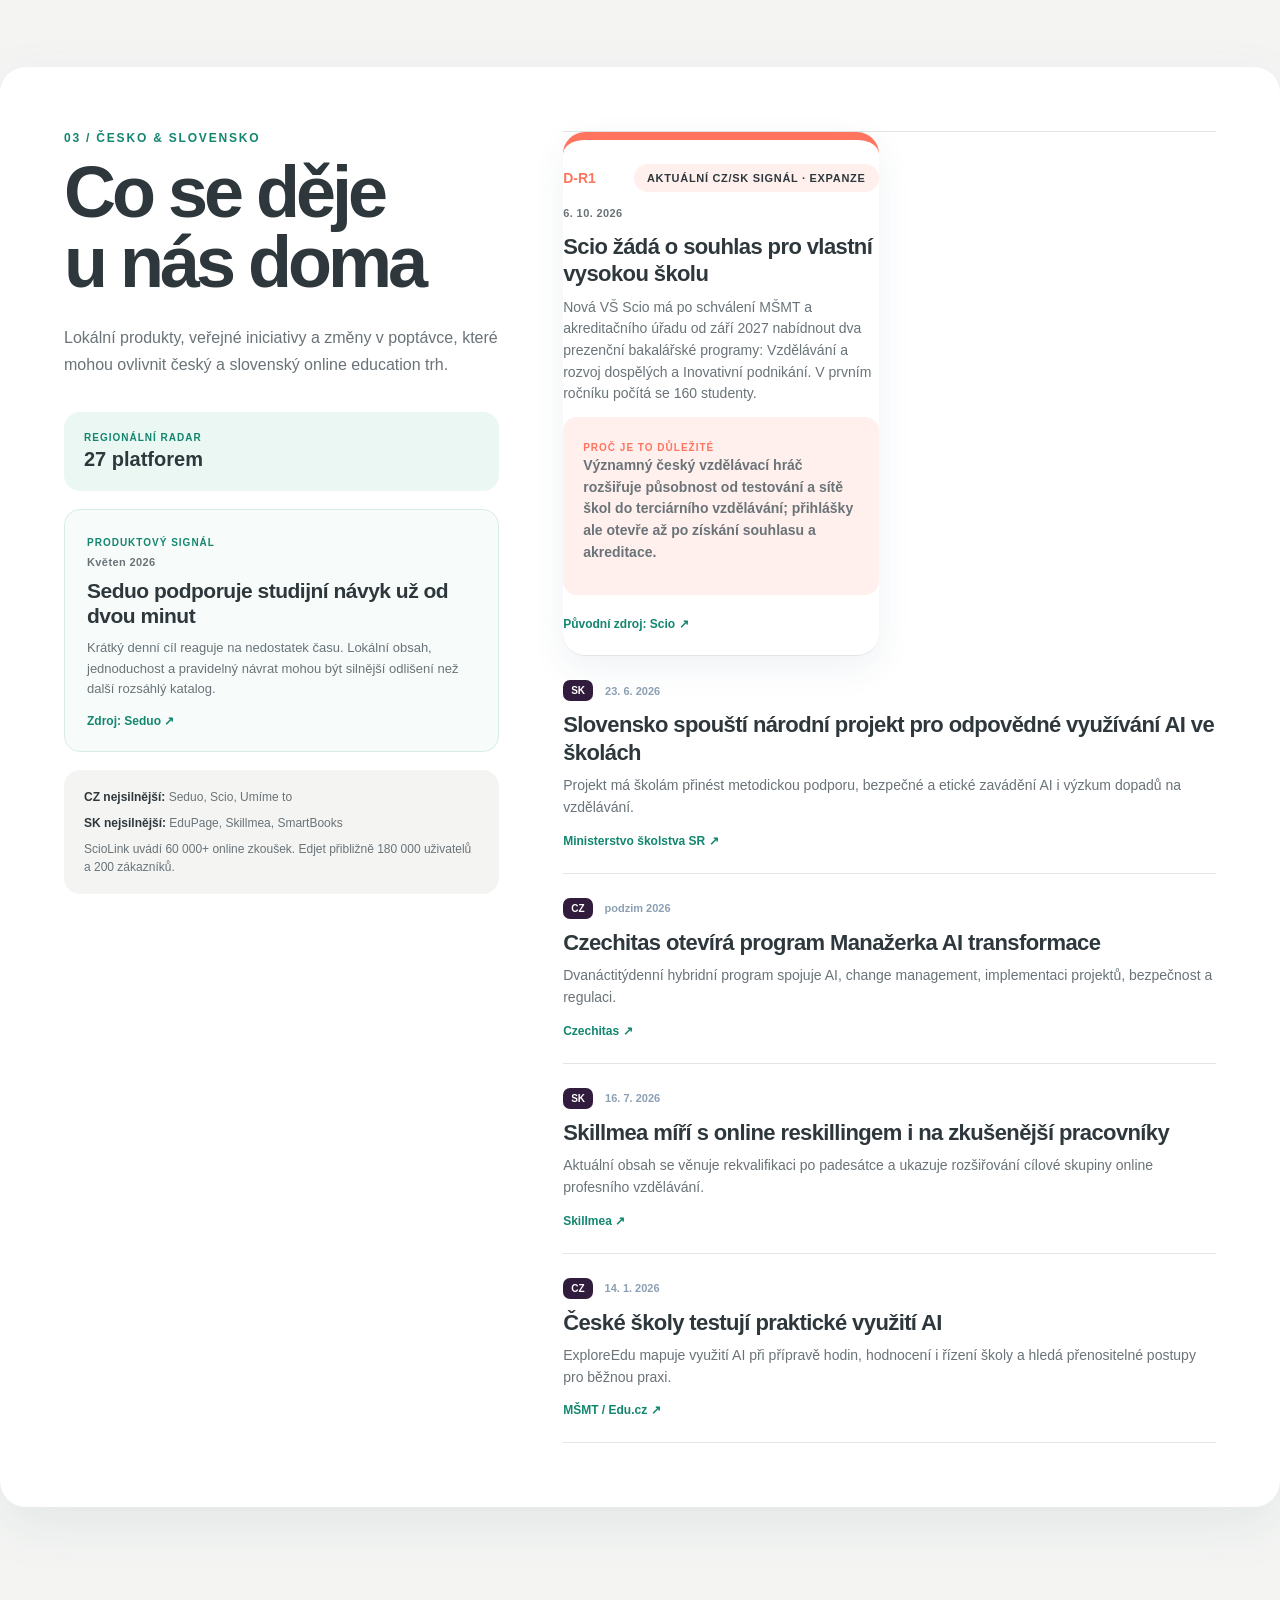
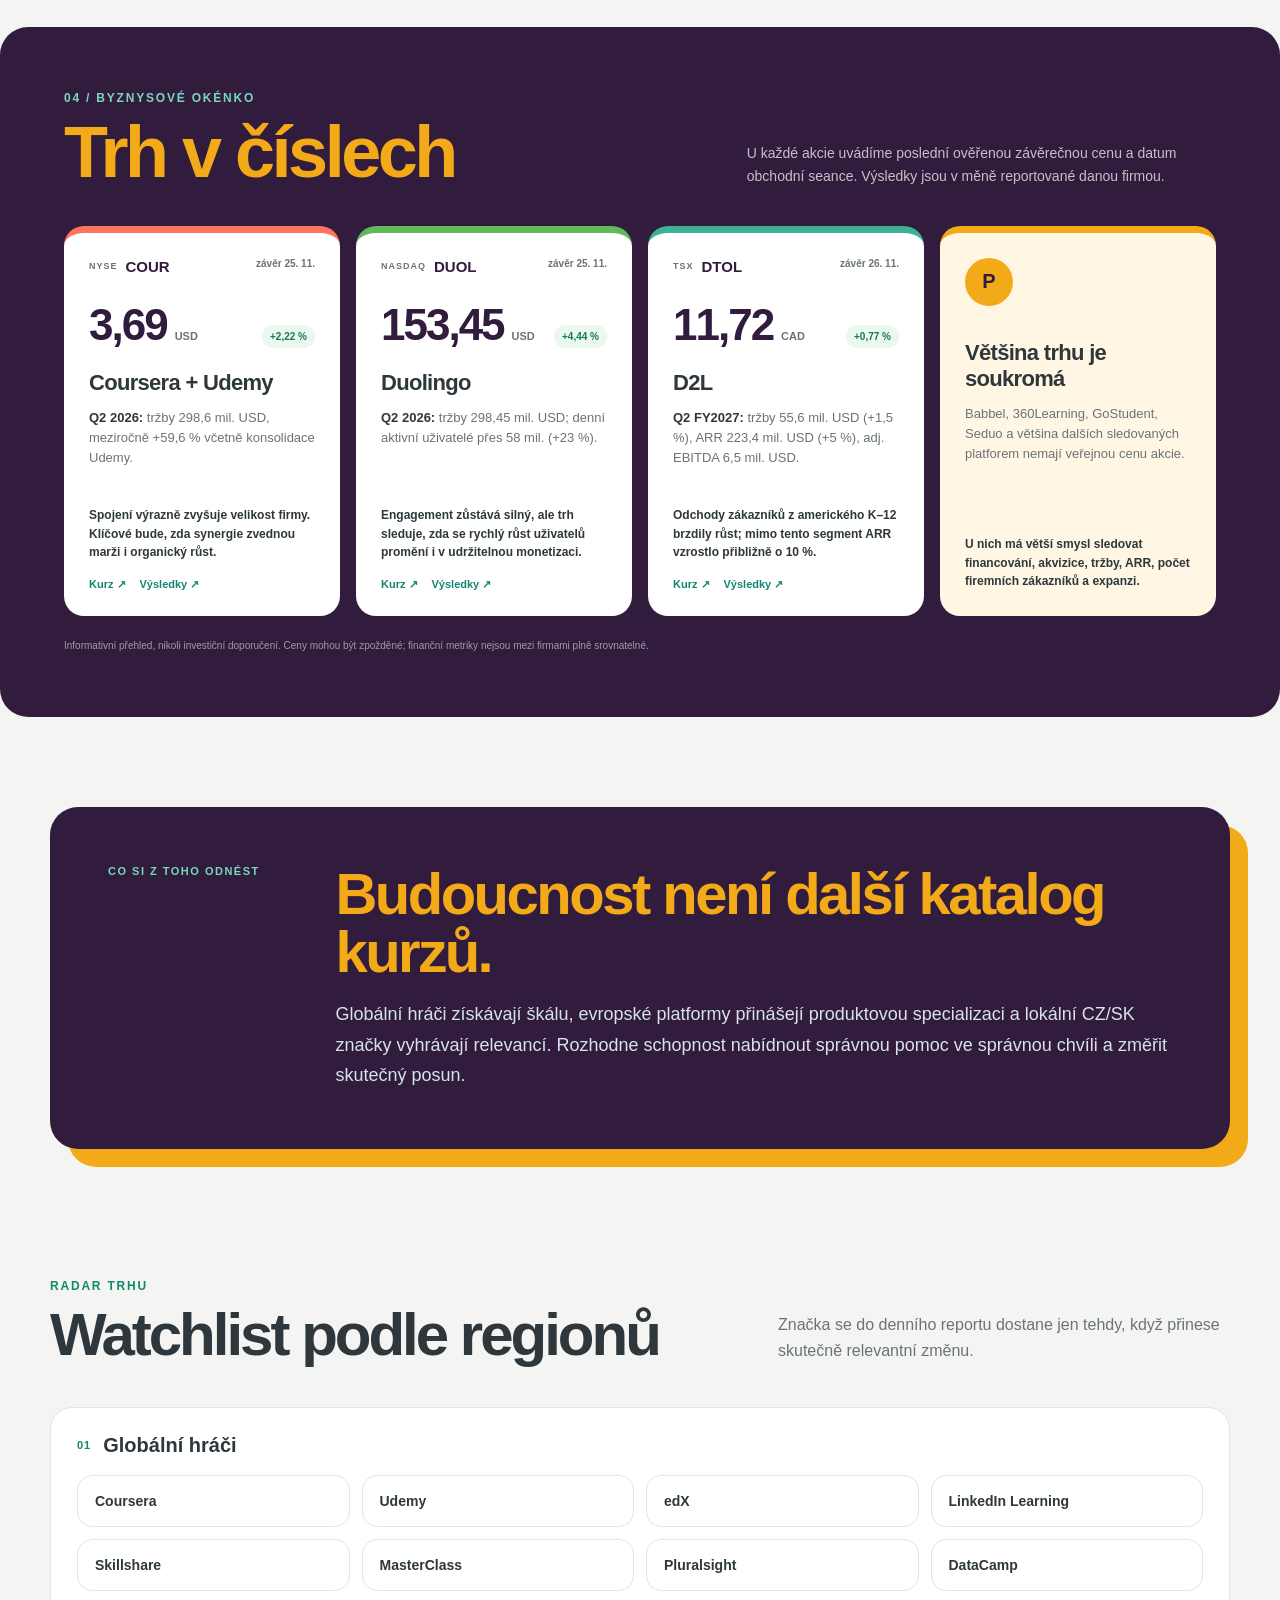
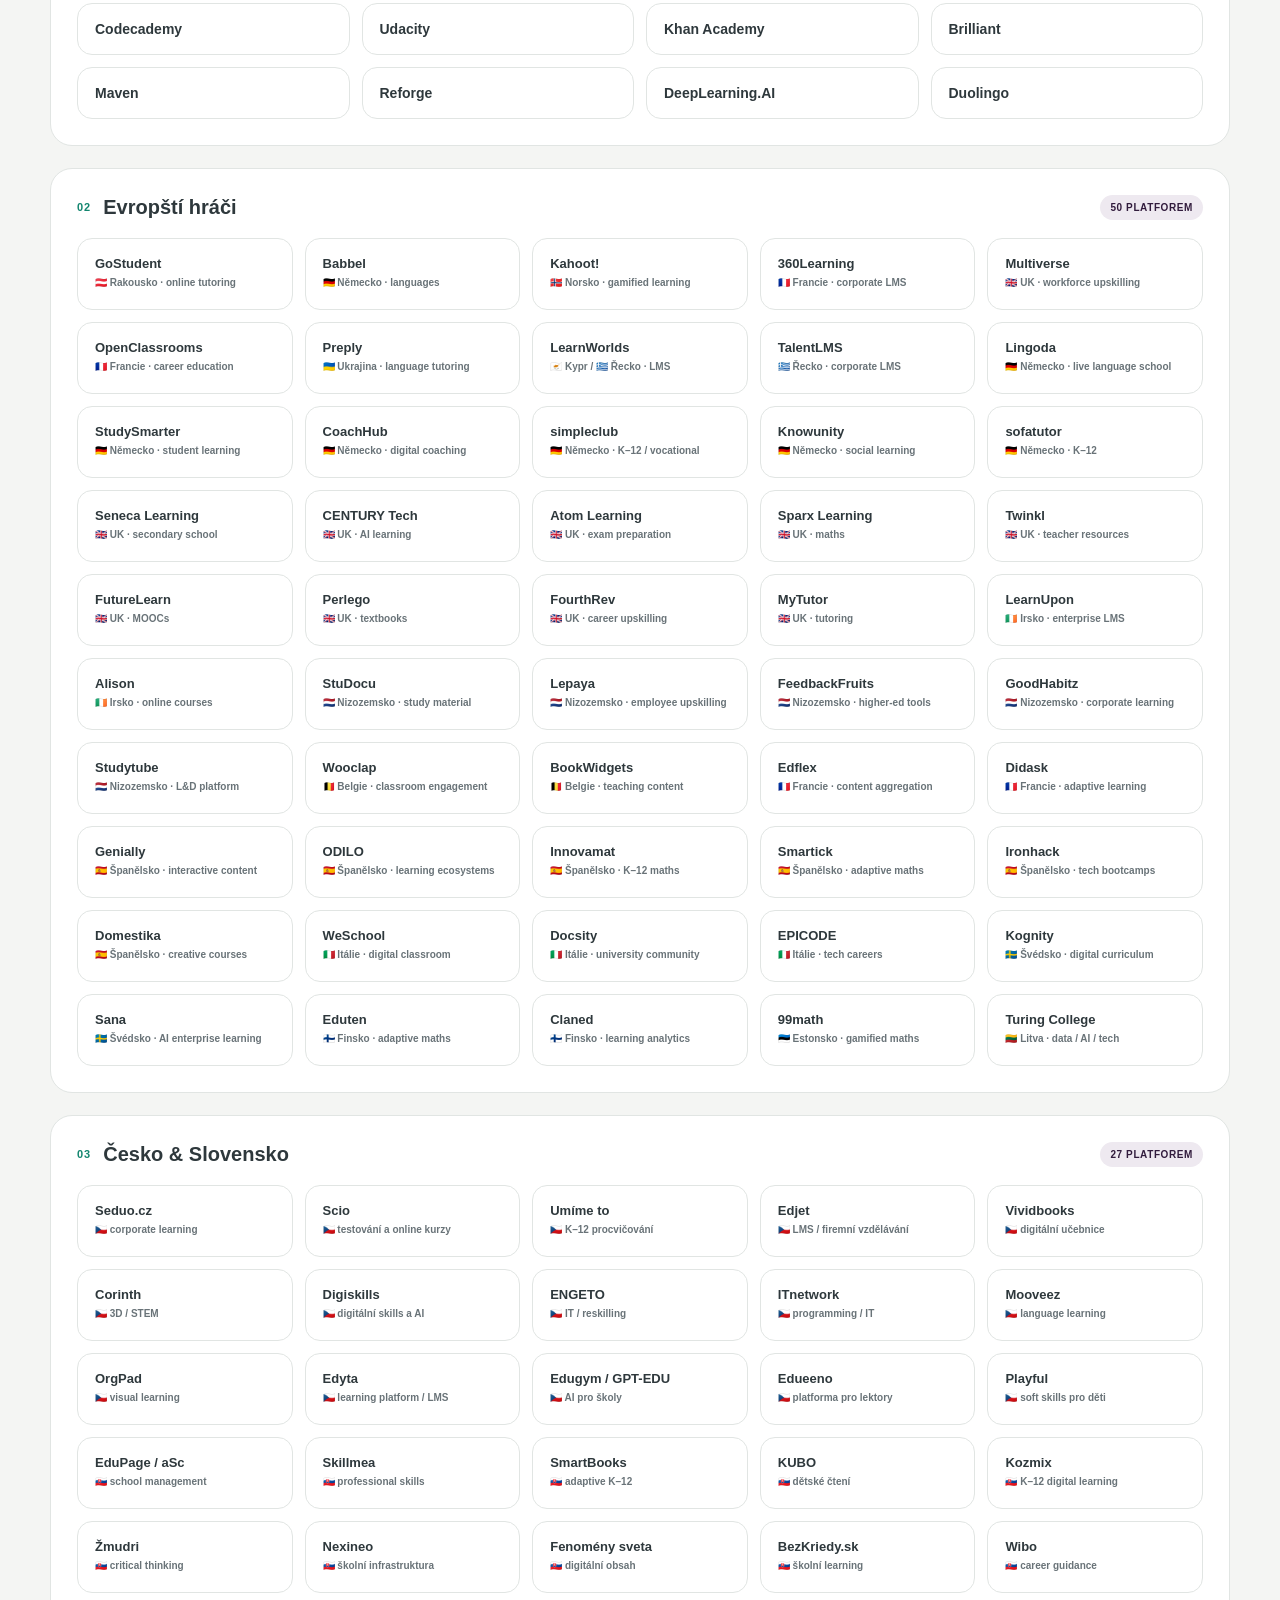
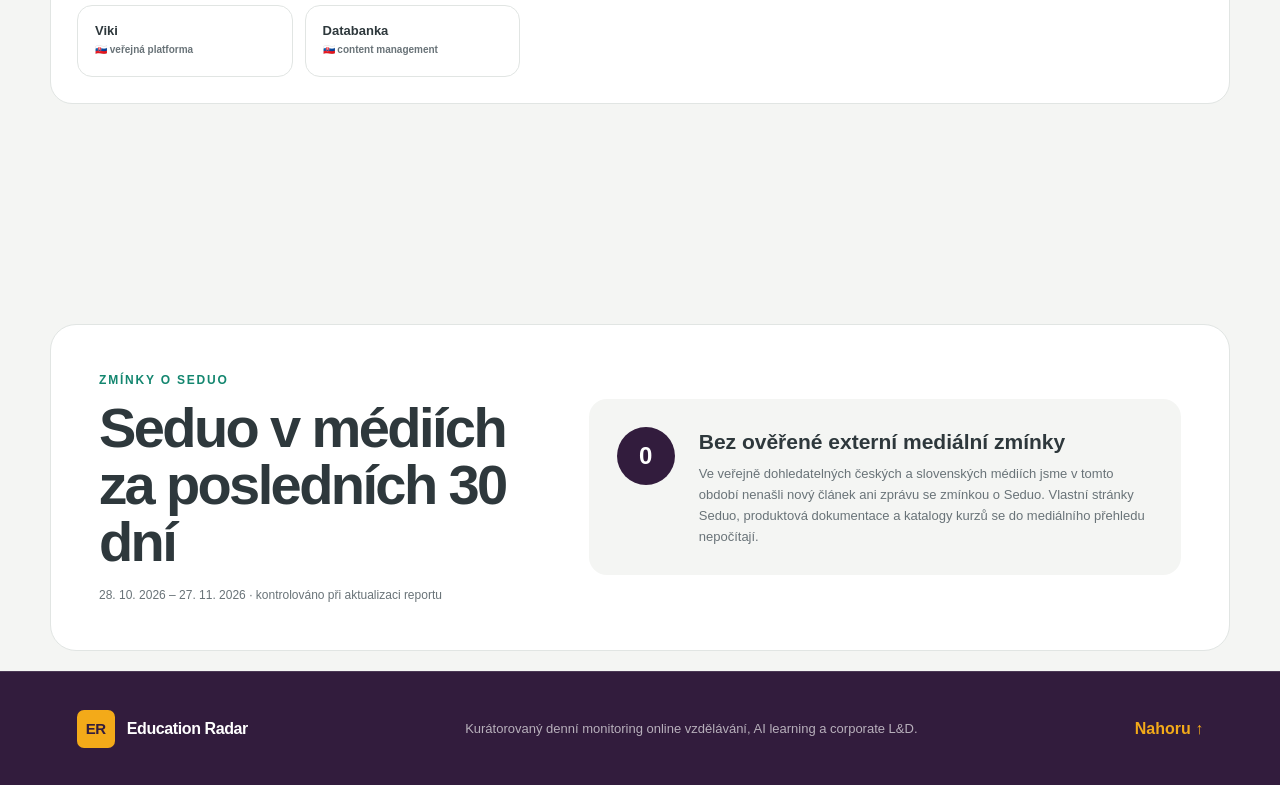
==== commit 471a3abe: "Automaticky aktualizovat Education Radar" ====
--- a/index.html
+++ b/index.html
@@ -20,7 +20,7 @@
       <p class="eyebrow"><span></span>Denní přehled trhu online vzdělávání</p>
       <h1>Co dnes hýbe<br><em>Education trhem?</em></h1>
       <p class="lede">Krátký výběr důležitých změn, produktových novinek a trendů. Česky, s kontextem a bez informačního šumu.</p>
-      <div class="dateRow"><span class="dateBadge">Aktualizováno 25. listopadu 2026</span><span class="updateText">v 19:54 · Europe/Prague</span></div>
+      <div class="dateRow"><span class="dateBadge">Aktualizováno 27. listopadu 2026</span><span class="updateText">v 19:35 · Europe/Prague</span></div>
     </div>
     <aside class="heroCard" aria-label="Dnešní hlavní signál">
       <div class="signalIcon">↗</div><p>Nejsilnější signál dne</p><h2>Vzdělávání se přesouvá přímo do práce.</h2><div class="miniLine"></div><span>AI tutor · skills data · automatizace L&amp;D</span>
@@ -28,10 +28,10 @@
   </section>
 
   <section class="summary" aria-label="Dnešní souhrn">
-    <div><strong>3</strong><span>úrovně trhu</span></div><div><strong>93</strong><span>sledovaných platforem</span></div><div><strong>2</strong><span>nové zprávy za 72 h</span></div>
+    <div><strong>3</strong><span>úrovně trhu</span></div><div><strong>93</strong><span>sledovaných platforem</span></div><div><strong>0</strong><span>nových zpráv za 72 h</span></div>
   </section>
 
-  <section class="dailyStatus" aria-label="Stav dnešní aktualizace"><span>Aktualizace 25. 11.</span><div><strong>Dnes zachyceny 2 nové ověřené signály.</strong><p>Nové položky jsou přeložené do češtiny a odkazují přímo na původní článek. Prošlo 24 z 25 přímých zdrojů v jazycích čeština, němčina, angličtina, španělština, francouzština, slovenština.</p></div></section>
+  <section class="dailyStatus" aria-label="Stav dnešní aktualizace"><span>Aktualizace 27. 11.</span><div><strong>Dnes bez nového ověřeného tržního signálu.</strong><p>Monitoring nepřinesl významnou novou produktovou nebo byznysovou zprávu. Prošlo 24 z 25 přímých zdrojů v jazycích čeština, němčina, angličtina, španělština, francouzština, slovenština. Starší karty níže jsou archivní kontext.</p></div></section>
 
   <nav class="segmentNav" aria-label="Části reportu">
     <a href="#global"><small>01</small><strong>Globální hráči</strong><span>Největší platformy a světové trendy</span></a>
@@ -96,9 +96,9 @@
   <section class="businessWindow marketSection" id="business">
     <div class="businessHead"><div><p class="kicker">04 / Byznysové okénko</p><h2>Trh v číslech</h2></div><p>U každé akcie uvádíme poslední ověřenou závěrečnou cenu a datum obchodní seance. Výsledky jsou v měně reportované danou firmou.</p></div>
     <div class="businessGrid">
-      <article class="stockCard cour" data-ticker="COUR"><div class="stockTop"><div><span>NYSE</span><strong>COUR</strong></div><time datetime="2026-11-24">závěr 24. 11.</time></div><div class="stockPrice"><strong>3,61</strong><span>USD</span><em class="stockDown">−0,28 %</em></div><h3>Coursera + Udemy</h3><p><b>Q2 2026:</b> tržby 298,6 mil. USD, meziročně +59,6 % včetně konsolidace Udemy.</p><div class="businessComment">Spojení výrazně zvyšuje velikost firmy. Klíčové bude, zda synergie zvednou marži i organický růst.</div><div class="sourceRow"><a href="https://www.nasdaq.com/market-activity/stocks/cour/historical" target="_blank" rel="noreferrer">Kurz ↗</a><a href="https://investor.coursera.com/financials/quarterly-results/default.aspx" target="_blank" rel="noreferrer">Výsledky ↗</a></div></article>
-      <article class="stockCard duol" data-ticker="DUOL"><div class="stockTop"><div><span>NASDAQ</span><strong>DUOL</strong></div><time datetime="2026-11-24">závěr 24. 11.</time></div><div class="stockPrice"><strong>146,92</strong><span>USD</span><em class="stockDown">−0,12 %</em></div><h3>Duolingo</h3><p><b>Q2 2026:</b> tržby 298,45 mil. USD; denní aktivní uživatelé přes 58 mil. (+23 %).</p><div class="businessComment">Engagement zůstává silný, ale trh sleduje, zda se rychlý růst uživatelů promění i v udržitelnou monetizaci.</div><div class="sourceRow"><a href="https://www.nasdaq.com/market-activity/stocks/duol/historical" target="_blank" rel="noreferrer">Kurz ↗</a><a href="https://investors.duolingo.com/events/event-details/duolingo-second-quarter-2026-earnings-call" target="_blank" rel="noreferrer">Výsledky ↗</a></div></article>
-      <article class="stockCard dtol" data-ticker="DTOL"><div class="stockTop"><div><span>TSX</span><strong>DTOL</strong></div><time datetime="2026-11-24">závěr 24. 11.</time></div><div class="stockPrice"><strong>11,46</strong><span>CAD</span><em class="stockDown">−1,21 %</em></div><h3>D2L</h3><p><b>Q2 FY2027:</b> tržby 55,6 mil. USD (+1,5 %), ARR 223,4 mil. USD (+5 %), adj. EBITDA 6,5 mil. USD.</p><div class="businessComment">Odchody zákazníků z amerického K–12 brzdily růst; mimo tento segment ARR vzrostlo přibližně o 10 %.</div><div class="sourceRow"><a href="https://money.tmx.com/quote/DTOL" target="_blank" rel="noreferrer">Kurz ↗</a><a href="https://ir.d2l.com/financials/quarterly-results/default.aspx" target="_blank" rel="noreferrer">Výsledky ↗</a></div></article>
+      <article class="stockCard cour" data-ticker="COUR"><div class="stockTop"><div><span>NYSE</span><strong>COUR</strong></div><time datetime="2026-11-25">závěr 25. 11.</time></div><div class="stockPrice"><strong>3,69</strong><span>USD</span><em class="stockUp">+2,22 %</em></div><h3>Coursera + Udemy</h3><p><b>Q2 2026:</b> tržby 298,6 mil. USD, meziročně +59,6 % včetně konsolidace Udemy.</p><div class="businessComment">Spojení výrazně zvyšuje velikost firmy. Klíčové bude, zda synergie zvednou marži i organický růst.</div><div class="sourceRow"><a href="https://www.nasdaq.com/market-activity/stocks/cour/historical" target="_blank" rel="noreferrer">Kurz ↗</a><a href="https://investor.coursera.com/financials/quarterly-results/default.aspx" target="_blank" rel="noreferrer">Výsledky ↗</a></div></article>
+      <article class="stockCard duol" data-ticker="DUOL"><div class="stockTop"><div><span>NASDAQ</span><strong>DUOL</strong></div><time datetime="2026-11-25">závěr 25. 11.</time></div><div class="stockPrice"><strong>153,45</strong><span>USD</span><em class="stockUp">+4,44 %</em></div><h3>Duolingo</h3><p><b>Q2 2026:</b> tržby 298,45 mil. USD; denní aktivní uživatelé přes 58 mil. (+23 %).</p><div class="businessComment">Engagement zůstává silný, ale trh sleduje, zda se rychlý růst uživatelů promění i v udržitelnou monetizaci.</div><div class="sourceRow"><a href="https://www.nasdaq.com/market-activity/stocks/duol/historical" target="_blank" rel="noreferrer">Kurz ↗</a><a href="https://investors.duolingo.com/events/event-details/duolingo-second-quarter-2026-earnings-call" target="_blank" rel="noreferrer">Výsledky ↗</a></div></article>
+      <article class="stockCard dtol" data-ticker="DTOL"><div class="stockTop"><div><span>TSX</span><strong>DTOL</strong></div><time datetime="2026-11-26">závěr 26. 11.</time></div><div class="stockPrice"><strong>11,72</strong><span>CAD</span><em class="stockUp">+0,77 %</em></div><h3>D2L</h3><p><b>Q2 FY2027:</b> tržby 55,6 mil. USD (+1,5 %), ARR 223,4 mil. USD (+5 %), adj. EBITDA 6,5 mil. USD.</p><div class="businessComment">Odchody zákazníků z amerického K–12 brzdily růst; mimo tento segment ARR vzrostlo přibližně o 10 %.</div><div class="sourceRow"><a href="https://money.tmx.com/quote/DTOL" target="_blank" rel="noreferrer">Kurz ↗</a><a href="https://ir.d2l.com/financials/quarterly-results/default.aspx" target="_blank" rel="noreferrer">Výsledky ↗</a></div></article>
       <article class="stockCard privateCard"><div class="privateIcon">P</div><h3>Většina trhu je soukromá</h3><p>Babbel, 360Learning, GoStudent, Seduo a většina dalších sledovaných platforem nemají veřejnou cenu akcie.</p><div class="businessComment">U nich má větší smysl sledovat financování, akvizice, tržby, ARR, počet firemních zákazníků a expanzi.</div></article>
     </div>
     <p class="businessDisclaimer">Informativní přehled, nikoli investiční doporučení. Ceny mohou být zpožděné; finanční metriky nejsou mezi firmami plně srovnatelné.</p>
@@ -134,7 +134,7 @@
   </section>
 
   <section class="mediaMentions" id="seduo-media">
-    <div><p class="kicker">Zmínky o Seduo</p><h2>Seduo v médiích za posledních 30 dní</h2><p class="mediaDate">26. 10. 2026 – 25. 11. 2026 · kontrolováno při aktualizaci reportu</p></div>
+    <div><p class="kicker">Zmínky o Seduo</p><h2>Seduo v médiích za posledních 30 dní</h2><p class="mediaDate">28. 10. 2026 – 27. 11. 2026 · kontrolováno při aktualizaci reportu</p></div>
 <!-- AUTO:SEDUO:START -->
     <article class="emptyMedia"><strong>0</strong><div><h3>Bez ověřené externí mediální zmínky</h3><p>Ve veřejně dohledatelných českých a slovenských médiích jsme v tomto období nenašli nový článek ani zprávu se zmínkou o Seduo. Vlastní stránky Seduo, produktová dokumentace a katalogy kurzů se do mediálního přehledu nepočítají.</p></div></article>
 <!-- AUTO:SEDUO:END -->
